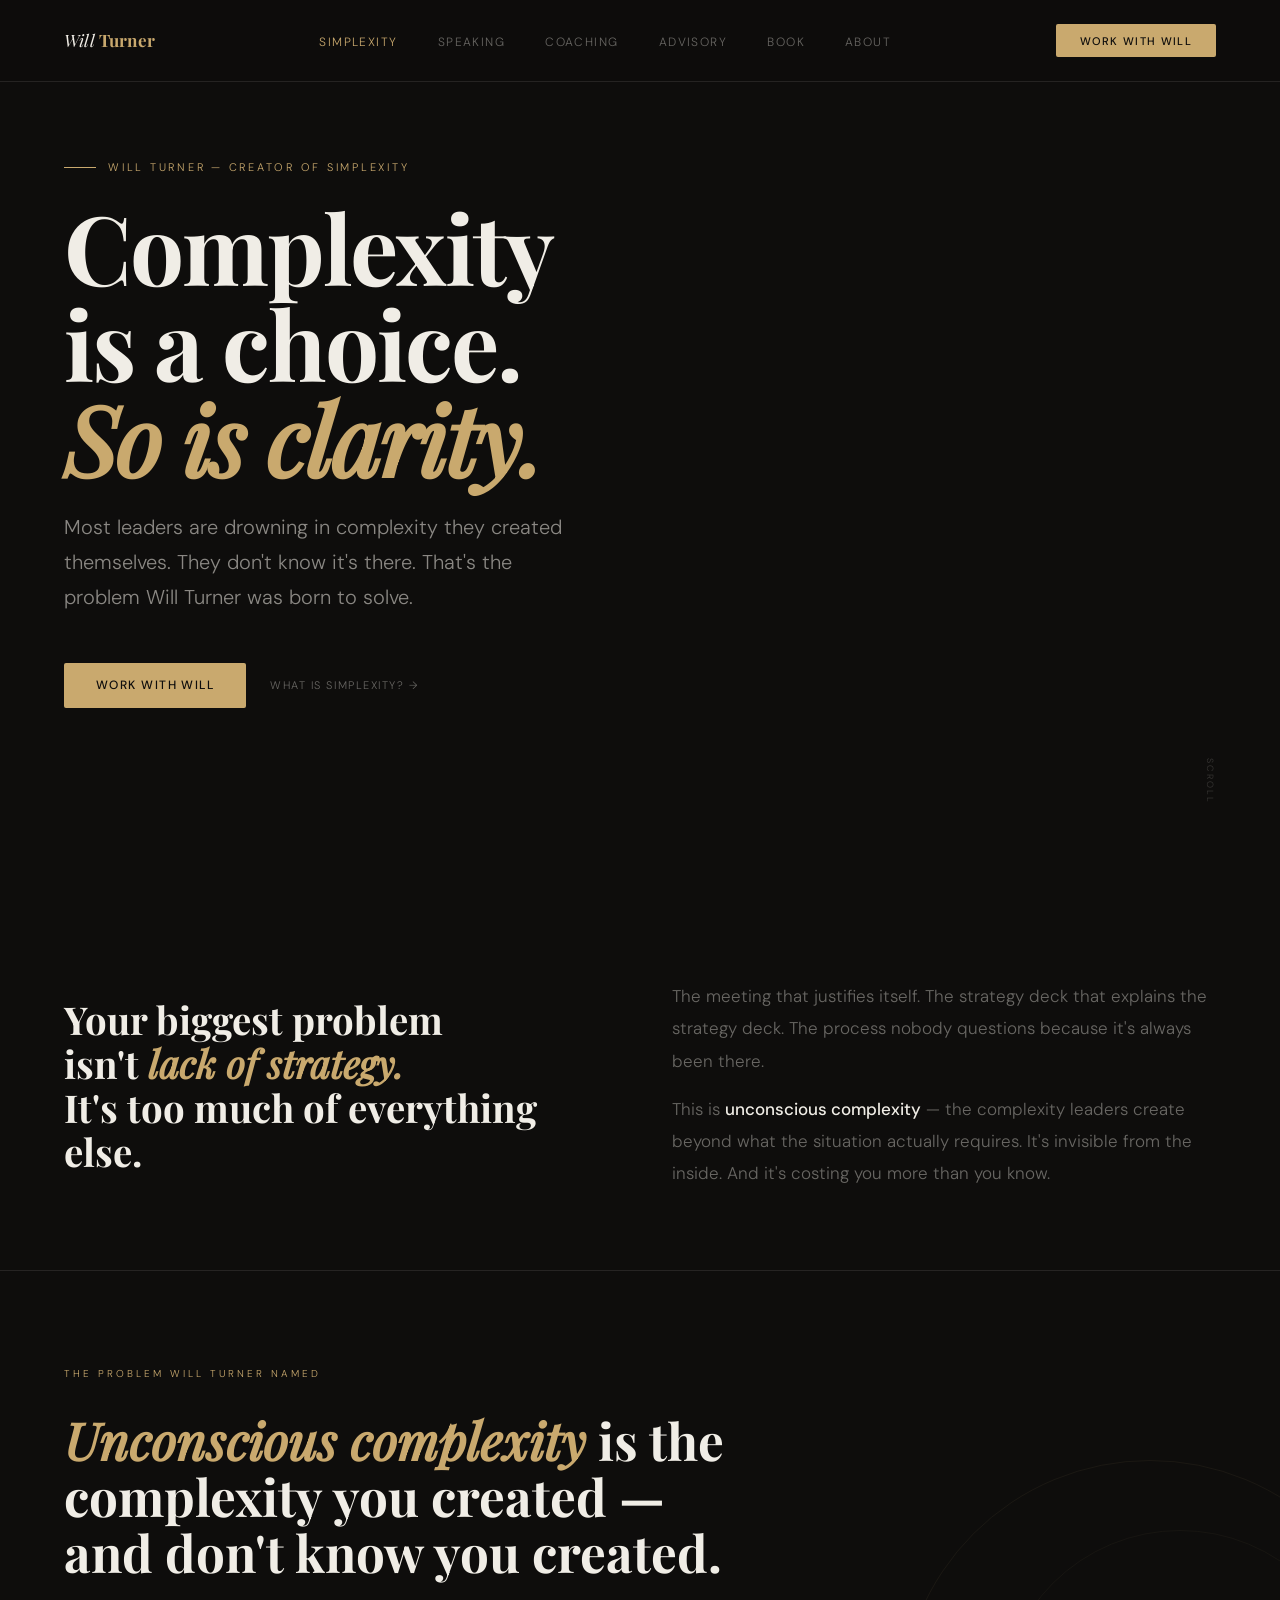
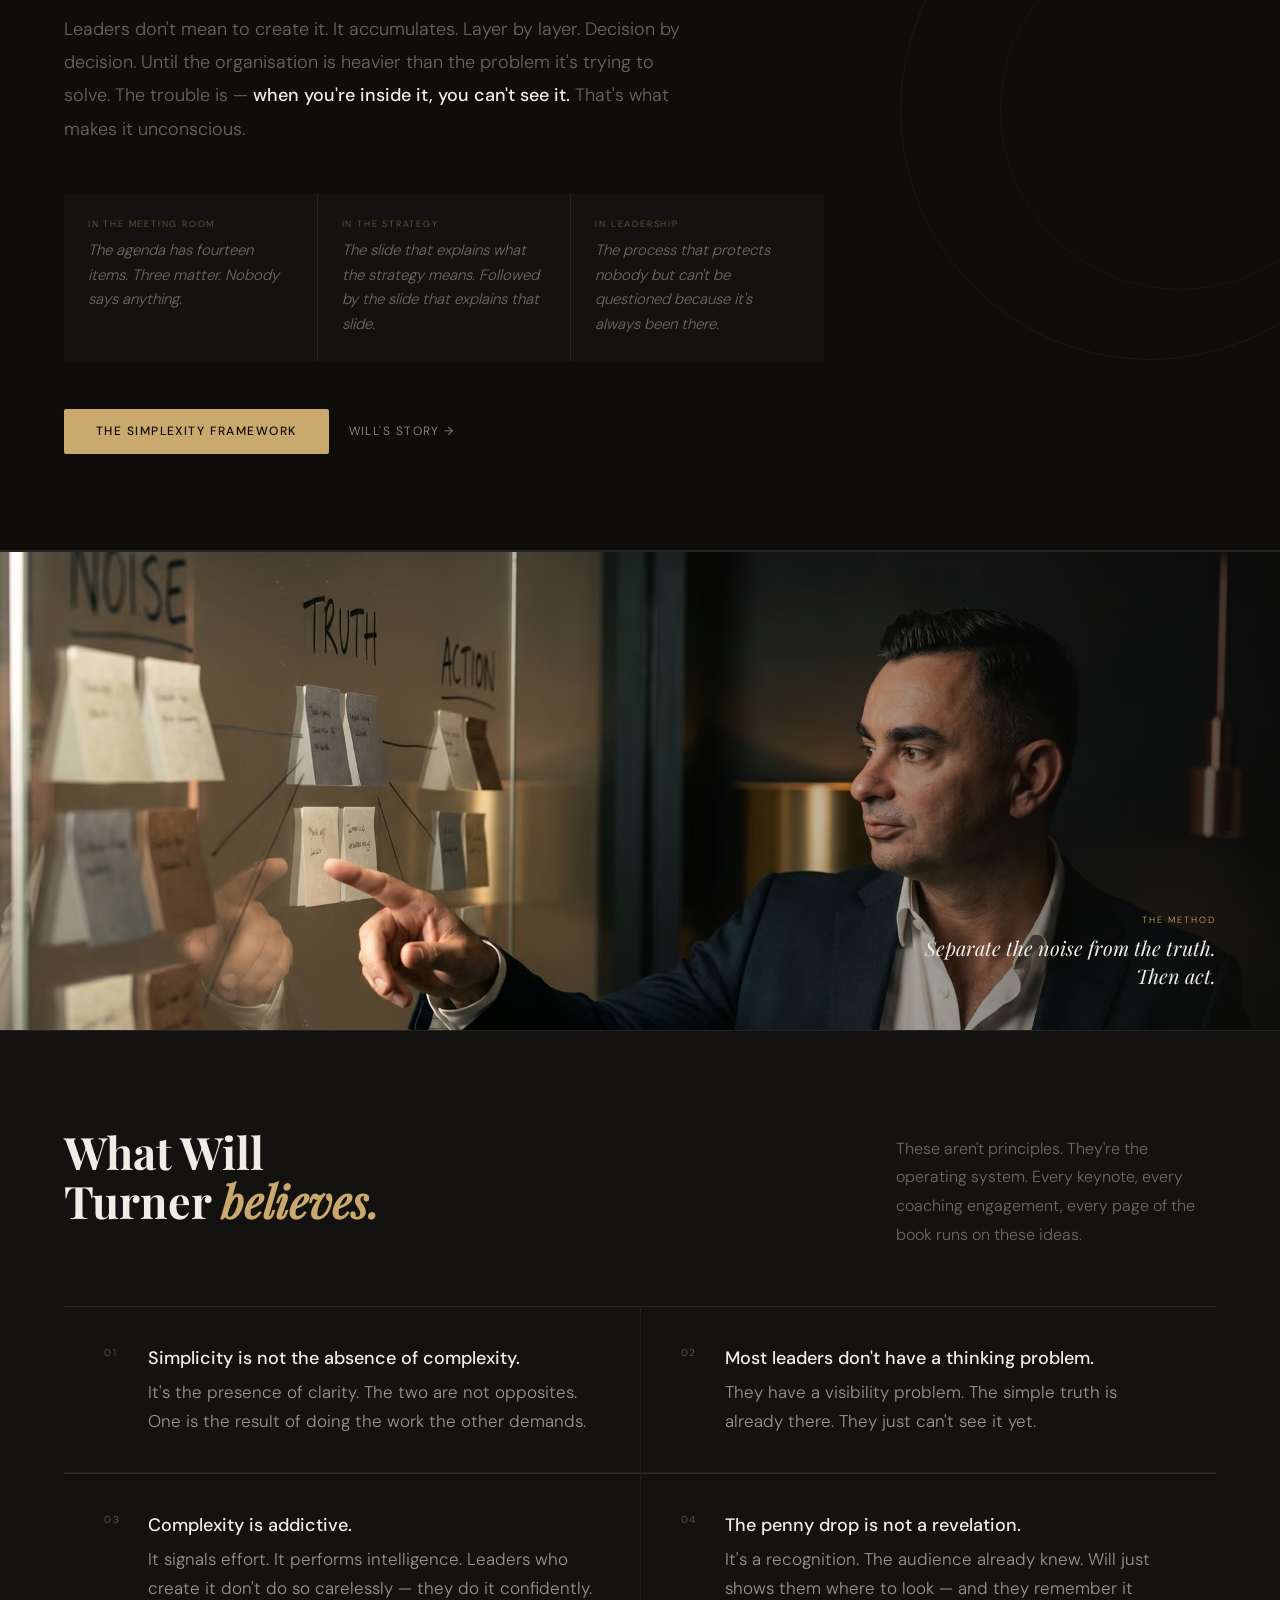
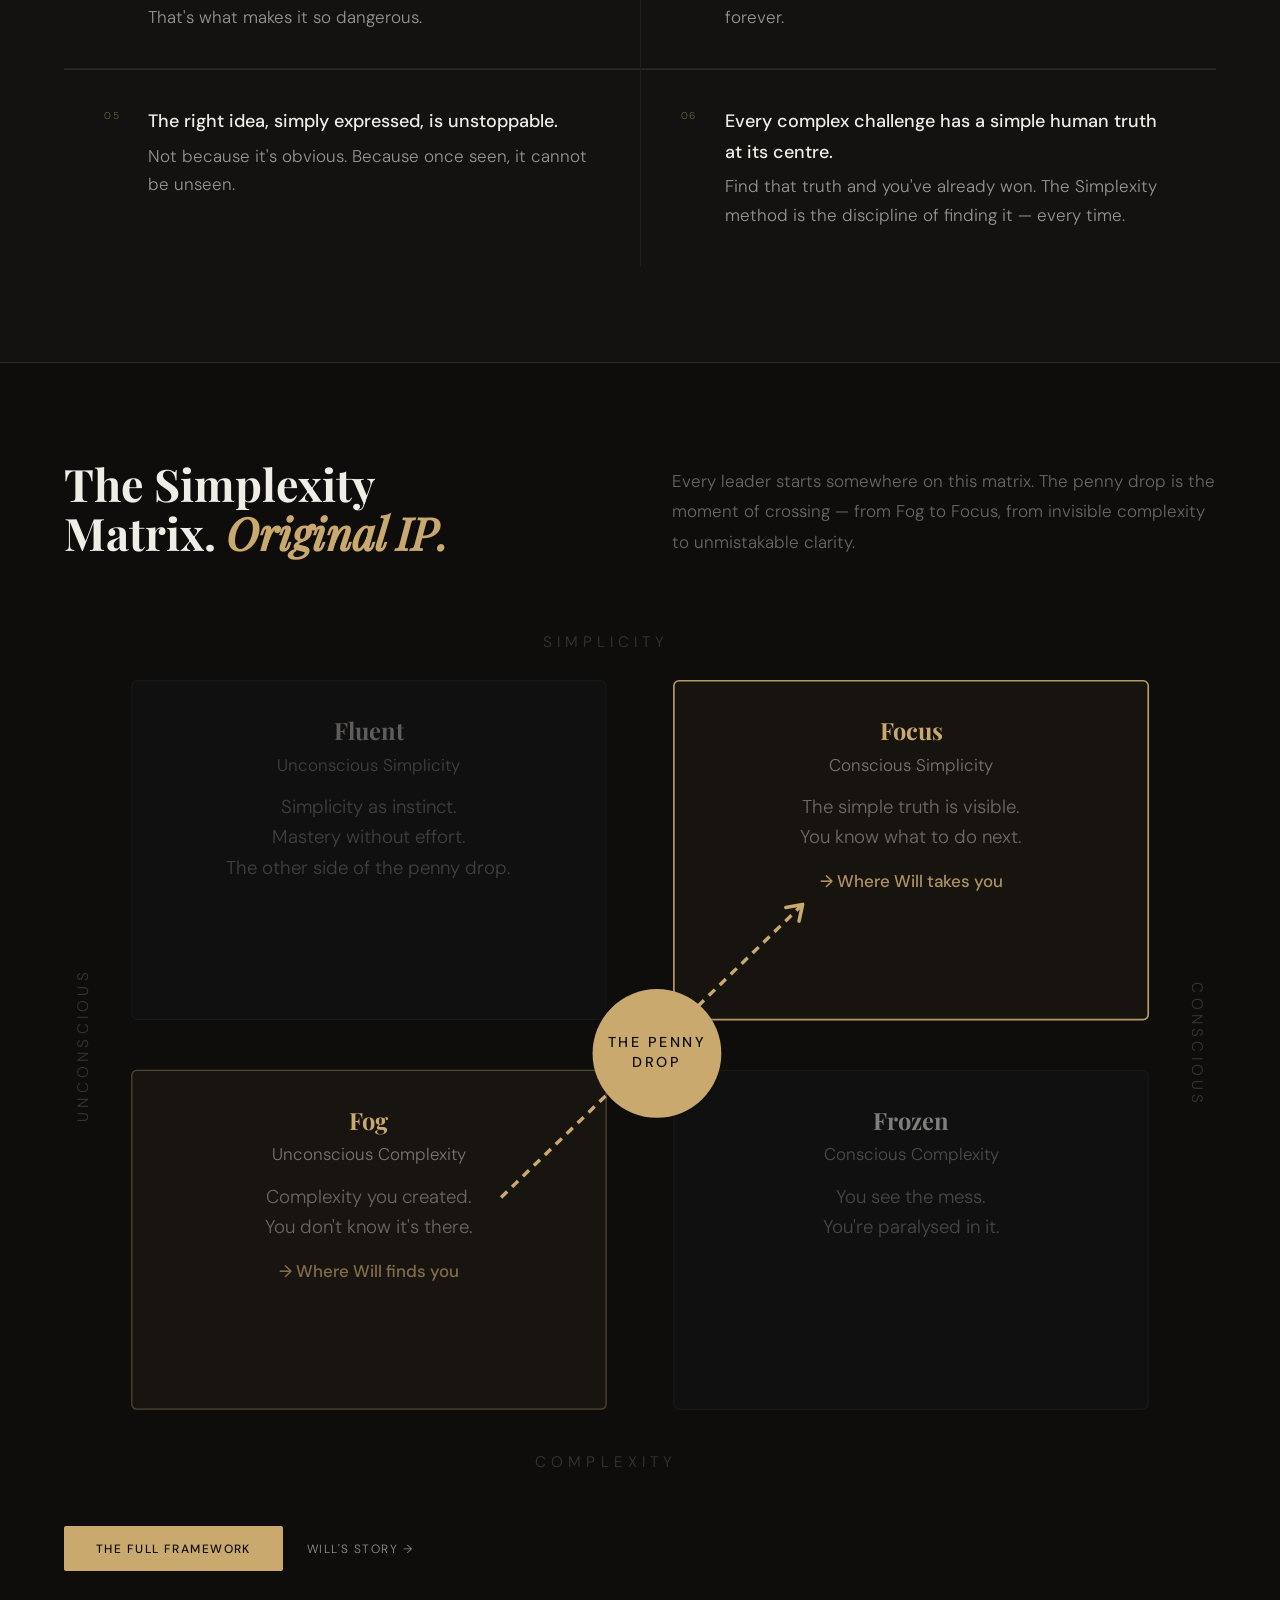
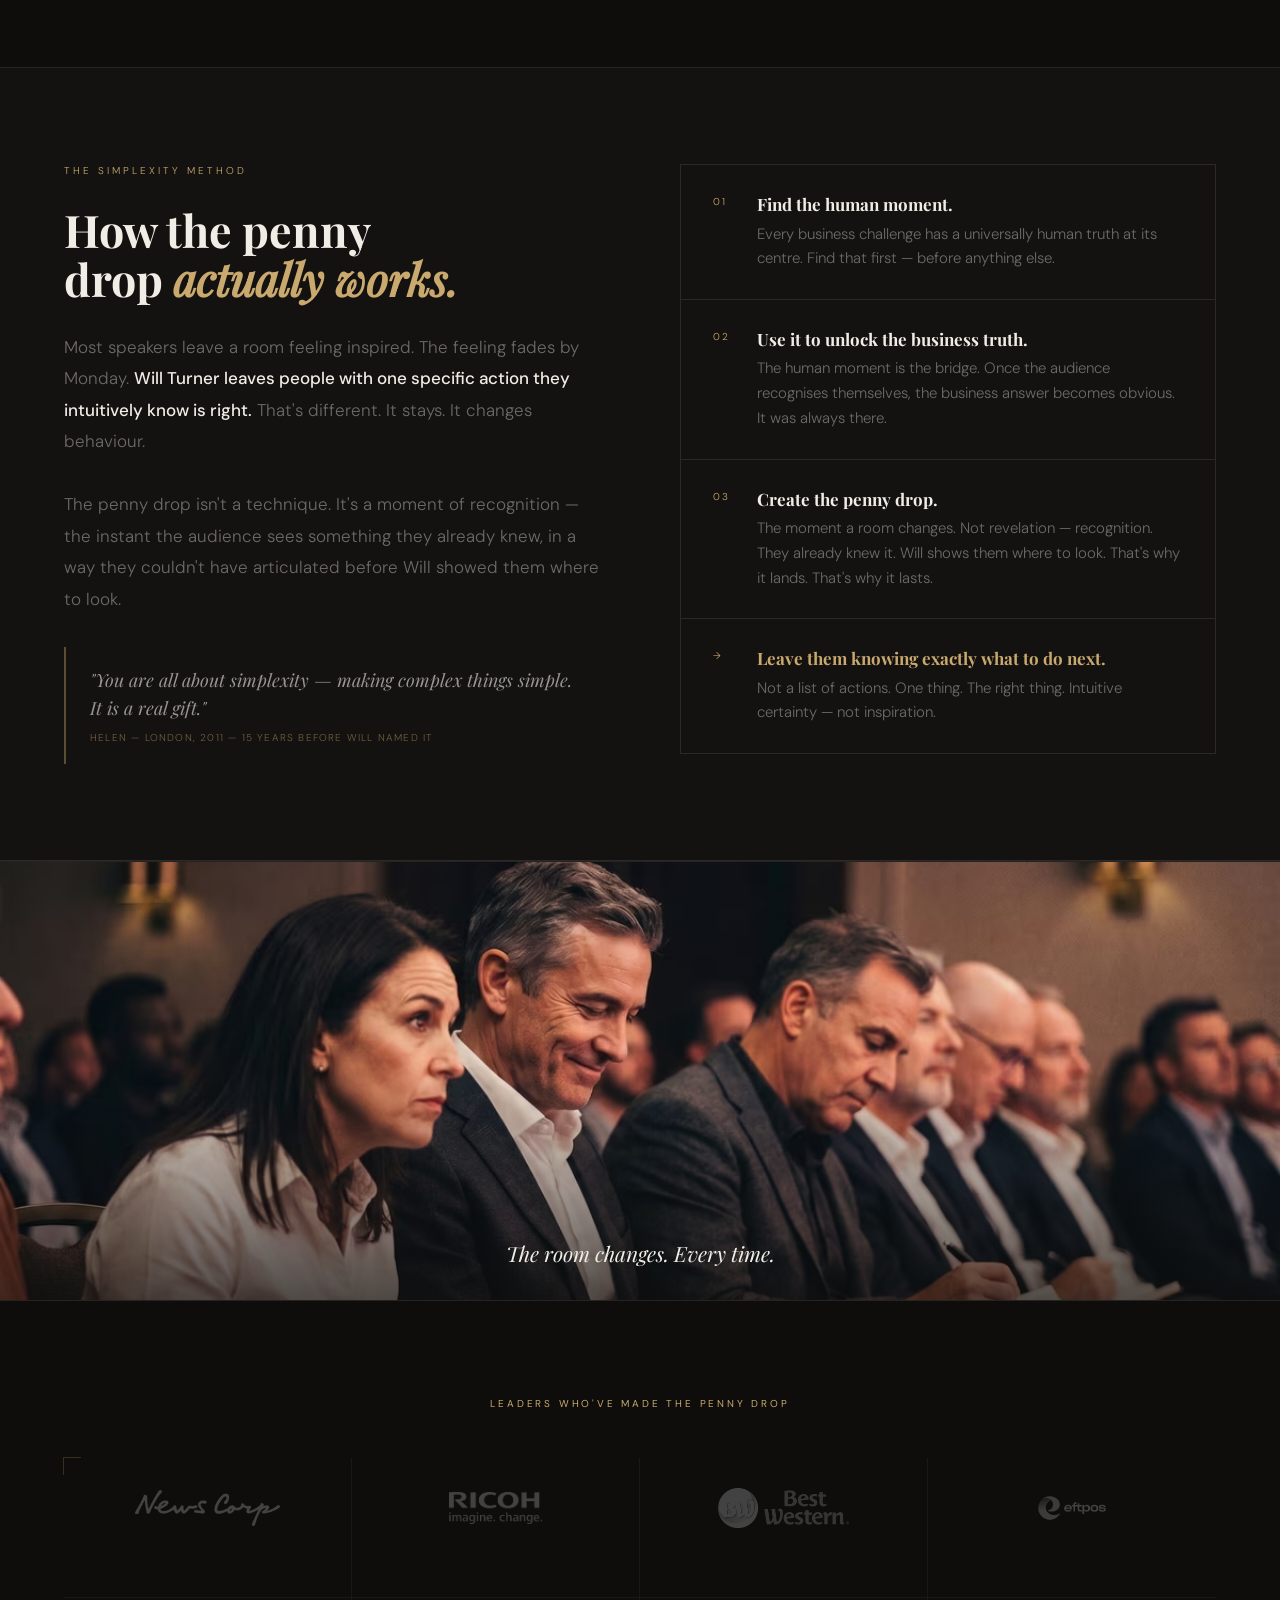
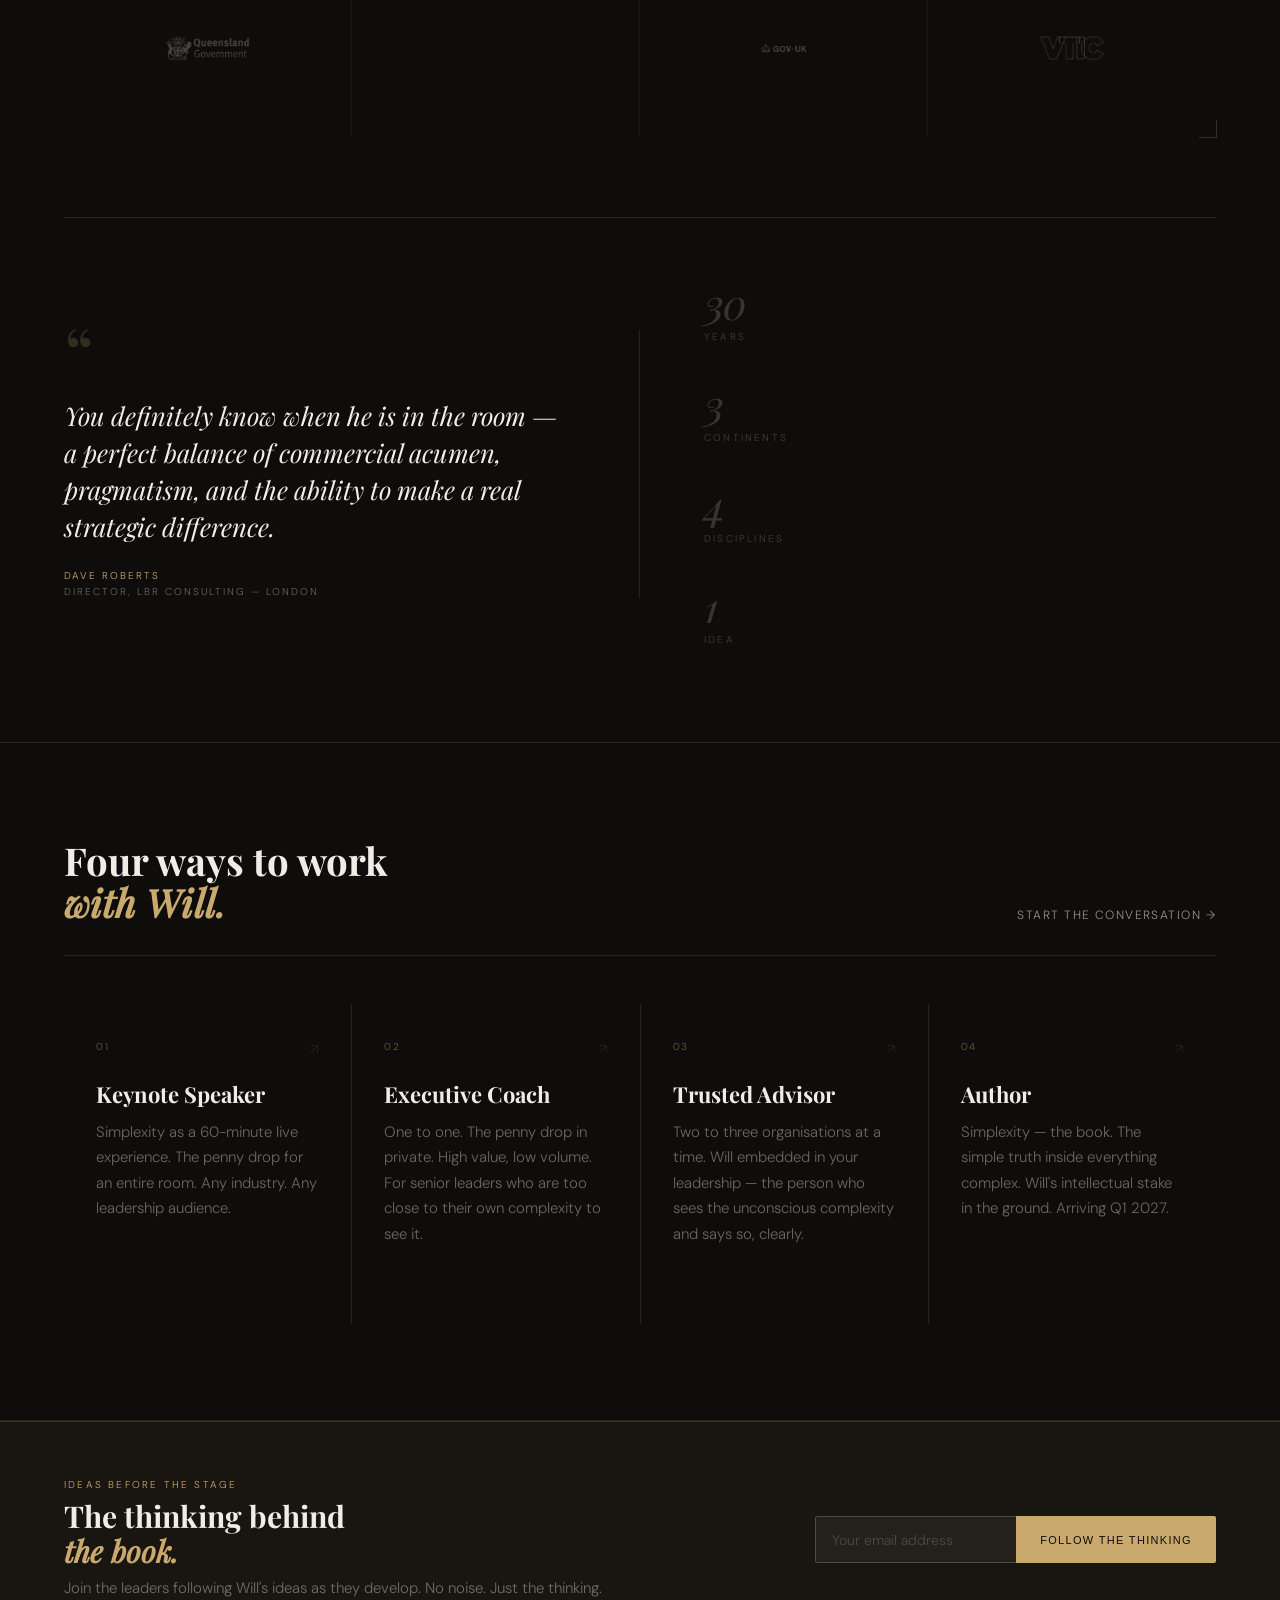
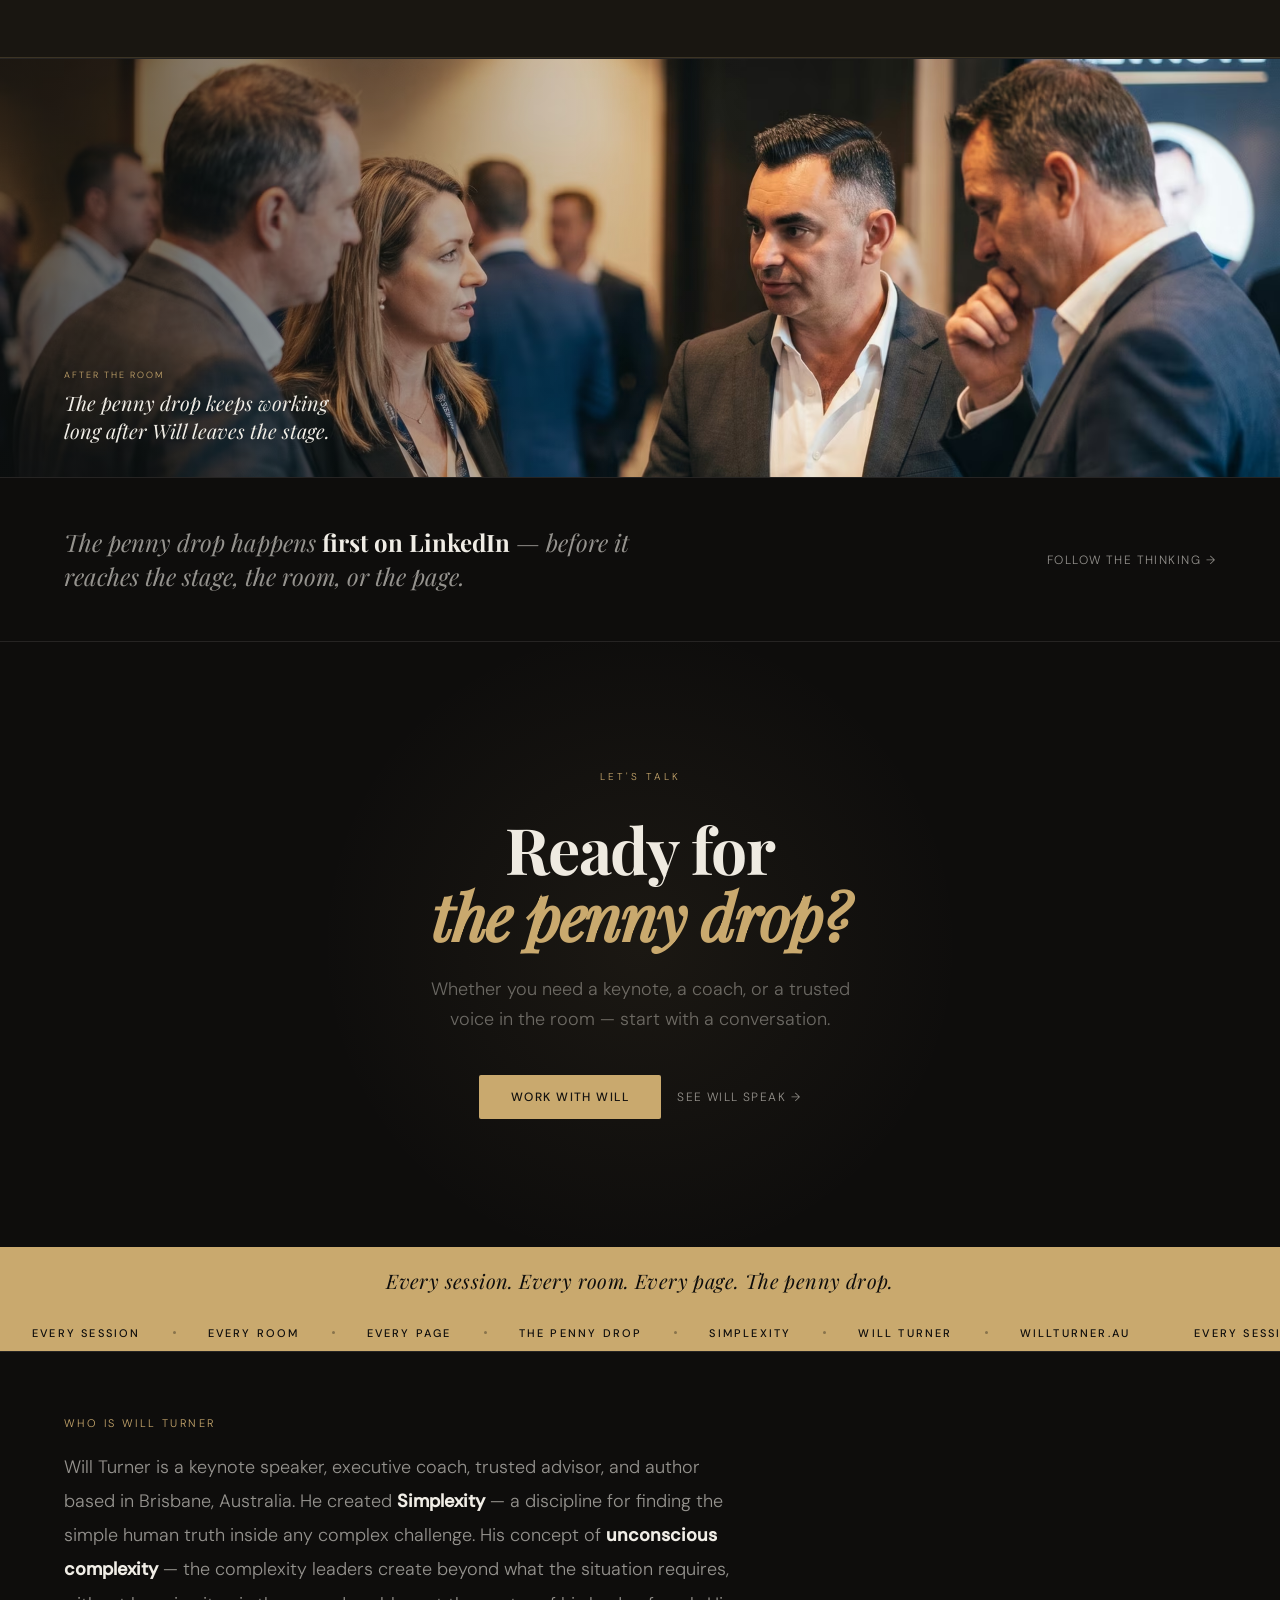
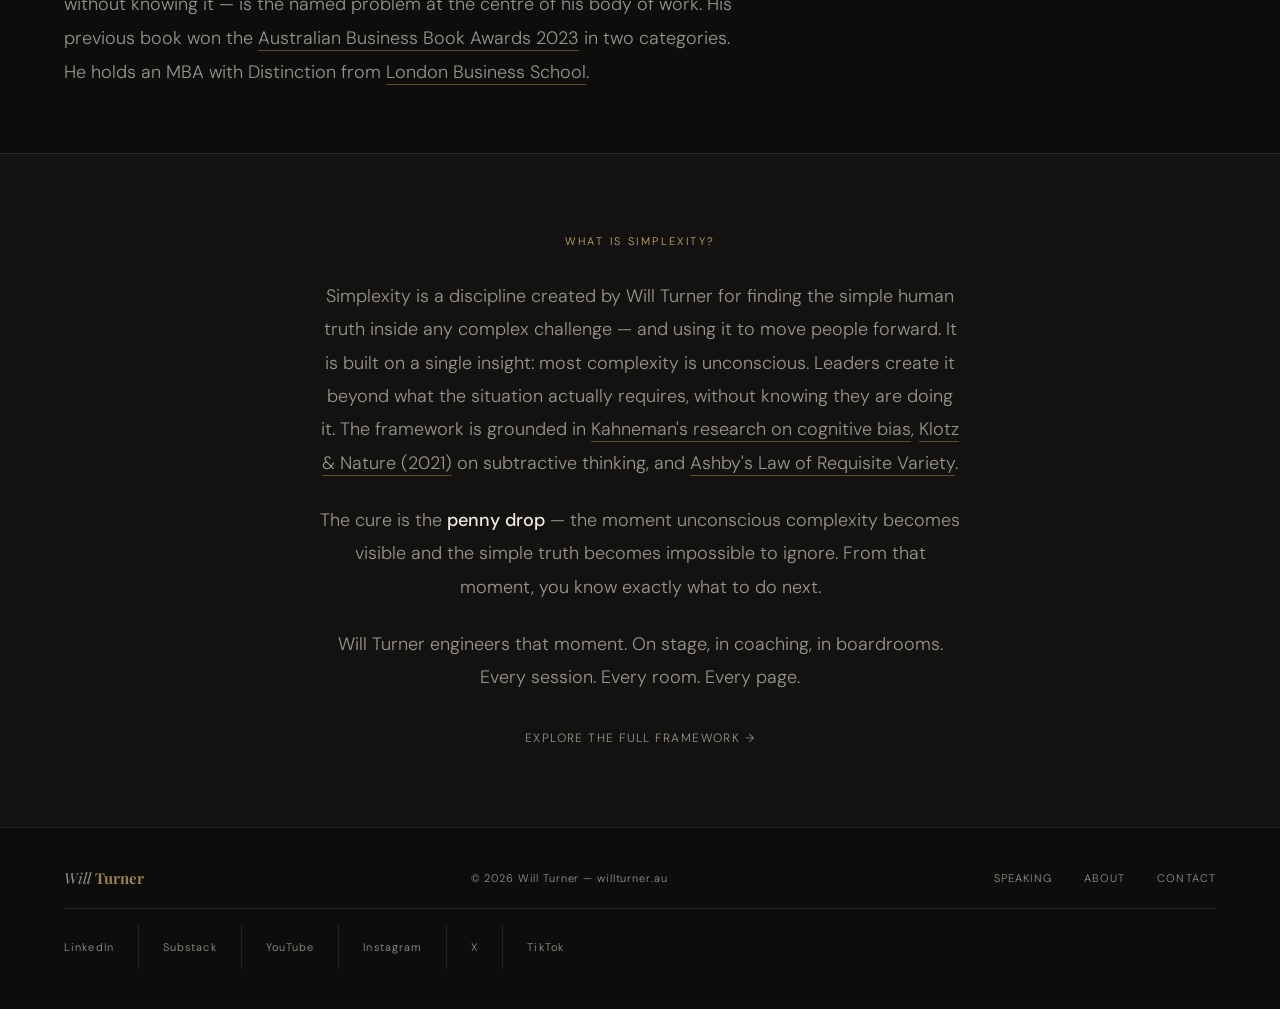
==== index.html @ fd8bcca0 "Update index.html" ====
<!DOCTYPE html>
<html lang="en">
<head>
<meta charset="UTF-8"><meta name="viewport" content="width=device-width, initial-scale=1.0">
<title>Will Turner — Keynote Speaker, Executive Coach &amp; Creator of Simplexity | Brisbane</title>
<link rel="icon" href="/favicon.svg" type="image/svg+xml">
<link rel="icon" href="/favicon.ico" sizes="any">
<link rel="apple-touch-icon" href="/apple-touch-icon.png">
<meta name="description" content="Will Turner created Simplexity — finding the simple human truth inside every complex challenge. Award-winning author, keynote speaker, executive coach. Brisbane, Australia.">
<link rel="canonical" href="https://willturner.au/">
<meta property="og:title" content="Will Turner — Simplexity | Keynote Speaker &amp; Executive Coach">
<meta property="og:description" content="The penny drop for an entire room. Will Turner engineers the moment unconscious complexity becomes visible and clarity becomes impossible to ignore.">
<meta property="og:url" content="https://willturner.au">
<meta property="og:type" content="website">
<meta property="og:image" content="https://willturner.au/og-image.jpg">
<meta property="og:image:width" content="1200">
<meta property="og:image:height" content="630">
<meta property="og:site_name" content="Will Turner — Simplexity">
<meta property="og:locale" content="en_AU">
<meta name="twitter:card" content="summary_large_image">
<meta name="twitter:title" content="Will Turner — Simplexity | Keynote Speaker &amp; Executive Coach">
<meta name="twitter:description" content="Will Turner created Simplexity — the discipline of finding the simple human truth inside every complex challenge.">
<meta name="twitter:image" content="https://willturner.au/og-image.jpg">
<meta name="twitter:site" content="@willturner_au">
<meta name="robots" content="index, follow, max-snippet:-1, max-image-preview:large, max-video-preview:-1">
<meta name="theme-color" content="#0e0d0c">
<link rel="alternate" hreflang="en-AU" href="https://willturner.au/">
<link rel="alternate" hreflang="en" href="https://willturner.au/">
<meta name="geo.region" content="AU-QLD">
<meta name="geo.placename" content="Brisbane, Queensland, Australia">
<meta name="geo.position" content="-27.4698;153.0251">
<meta name="ICBM" content="-27.4698, 153.0251">
<meta name="author" content="Will Turner">
<meta name="keywords" content="Will Turner, Simplexity, keynote speaker Brisbane, executive coach Brisbane, keynote speaker Australia, unconscious complexity, penny drop, leadership clarity, Simplexity Matrix, trusted advisor Australia, award-winning author, Australian Business Book Awards 2023, leadership speaker Queensland">
<link rel="preload" href="fonts/dm-sans-400.woff2" as="font" type="font/woff2" crossorigin>
<link rel="preload" href="fonts/dm-sans-300.woff2" as="font" type="font/woff2" crossorigin>
<link rel="preload" href="fonts/dm-sans-500.woff2" as="font" type="font/woff2" crossorigin>
<link rel="preload" href="fonts/playfair-display-400.woff2" as="font" type="font/woff2" crossorigin>
<link rel="preload" href="fonts/playfair-display-700.woff2" as="font" type="font/woff2" crossorigin>
<link rel="preload" href="fonts/playfair-display-400italic.woff2" as="font" type="font/woff2" crossorigin>
<link rel="preload" as="image" href="hero-will-turner-keynote.avif" type="image/avif" media="(min-width:861px)">
<link rel="preload" as="image" href="hero-will-turner-keynote-mobile.avif" type="image/avif" media="(max-width:860px)">
<link rel="stylesheet" href="style.css">
<style>

/* ============================================================
   HERO
   ============================================================ */
.hero {
  position: relative;
  min-height: 100vh;
  overflow: hidden;
  background: #0e0d0c;
}
.hero-media {
  position: absolute;
  inset: 0;
  z-index: 0;
}
.hero-img {
  width: 100%;
  height: 100%;
  object-fit: cover;
  object-position: center 20%;
  display: block;
}
.hero::after {
  content: '';
  position: absolute;
  inset: 0;
  background: linear-gradient(
    110deg,
    rgba(14,13,12,0.92) 0%,
    rgba(14,13,12,0.75) 50%,
    rgba(14,13,12,0.20) 100%
  );
  pointer-events: none;
  z-index: 1;
}
.hero-content {
  position: relative;
  z-index: 2;
  padding: 10rem 4rem 5rem;
  max-width: 720px;
  width: 100%;
}
.hero-headline {
  font-family: 'Playfair Display', serif;
  font-size: clamp(54px, 7.5vw, 96px);
  font-weight: 700;
  line-height: 1.0;
  letter-spacing: -0.02em;
  color: var(--cream);
  margin-bottom: 1.5rem;
}
.hero-headline em {
  font-style: italic;
  color: var(--gold);
}
.hero-sub {
  font-size: 20px;
  line-height: 1.75;
  color: rgba(240,237,230,0.55);
  max-width: 500px;
  margin-bottom: 3rem;
  font-weight: 300;
}
.hero-actions {
  display: flex;
  gap: 1.5rem;
  align-items: center;
}
.btn-ghost-hero {
  font-size: 11px;
  letter-spacing: 0.14em;
  text-transform: uppercase;
  color: rgba(240,237,230,0.4);
  text-decoration: none;
  display: inline-flex;
  align-items: center;
  gap: 8px;
  transition: color 0.25s;
}
.btn-ghost-hero:hover { color: var(--cream); }

/* scroll indicator */
.hero-scroll {
  position: absolute;
  bottom: 2.5rem;
  right: 4rem;
  z-index: 2;
  display: flex;
  flex-direction: column;
  align-items: center;
  gap: 8px;
  opacity: 0;
  animation: fadeIn 1s 1.4s ease both;
}
.hero-scroll span {
  font-size: 9px;
  letter-spacing: 0.25em;
  text-transform: uppercase;
  color: rgba(240,237,230,0.2);
  writing-mode: vertical-rl;
}
.scroll-line {
  width: 0.5px;
  height: 48px;
  background: linear-gradient(to bottom, var(--gold), transparent);
  animation: scrollPulse 2s 1.8s ease-in-out infinite;
}
@keyframes scrollPulse {
  0%, 100% { opacity: 0.3; }
  50% { opacity: 0.8; }
}

/* ============================================================
   PROVOCATION STRIP — the hard truth before anything else
   ============================================================ */
.provocation {
  padding: 5rem 4rem;
  border-bottom: 0.5px solid var(--cream-10);
  display: grid;
  grid-template-columns: 1fr 1fr;
  gap: 4rem;
  align-items: center;
}
.provocation-statement {
  font-family: 'Playfair Display', serif;
  font-size: clamp(26px, 3vw, 40px);
  font-weight: 700;
  color: var(--cream);
  line-height: 1.15;
}
.provocation-statement em {
  font-style: italic;
  color: var(--gold);
}
.provocation-body {
  font-size: 17px;
  line-height: 1.9;
  color: var(--cream-40);
}
.provocation-body p + p {
  margin-top: 1rem;
}
.provocation-body strong {
  color: var(--cream);
  font-weight: 500;
}

/* ============================================================
   NAMED ENEMY — unconscious complexity
   ============================================================ */
.enemy-section-hp {
  padding: 6rem 4rem;
  border-bottom: 0.5px solid var(--cream-10);
  position: relative;
  overflow: hidden;
}
.enemy-section-hp::before {
  content: '';
  position: absolute;
  right: -120px;
  top: 50%;
  transform: translateY(-50%);
  width: 500px;
  height: 500px;
  border-radius: 50%;
  border: 0.5px solid rgba(201,169,110,0.07);
  pointer-events: none;
}
.enemy-section-hp::after {
  content: '';
  position: absolute;
  right: -80px;
  top: 50%;
  transform: translateY(-50%);
  width: 360px;
  height: 360px;
  border-radius: 50%;
  border: 0.5px solid rgba(201,169,110,0.05);
  pointer-events: none;
}
.enemy-label {
  font-size: 10px;
  letter-spacing: 0.3em;
  text-transform: uppercase;
  color: var(--gold);
  margin-bottom: 2rem;
}
.enemy-headline {
  font-family: 'Playfair Display', serif;
  font-size: clamp(30px, 4vw, 54px);
  font-weight: 700;
  line-height: 1.1;
  color: var(--cream);
  max-width: 700px;
  margin-bottom: 2rem;
}
.enemy-headline em {
  font-style: italic;
  color: var(--gold);
}
.enemy-body {
  font-size: 18px;
  line-height: 1.85;
  color: var(--cream-40);
  max-width: 620px;
  margin-bottom: 3rem;
}
.enemy-body strong {
  color: var(--cream);
  font-weight: 500;
}
.enemy-examples {
  display: grid;
  grid-template-columns: repeat(3, 1fr);
  gap: 1px;
  background: var(--cream-10);
  margin-bottom: 3rem;
  max-width: 760px;
}
.enemy-example {
  background: var(--shadow);
  padding: 1.5rem;
}
.enemy-example-label {
  font-size: 9px;
  letter-spacing: 0.2em;
  text-transform: uppercase;
  color: rgba(201,169,110,0.5);
  margin-bottom: 0.5rem;
}
.enemy-example-text {
  font-size: 15px;
  color: var(--cream-40);
  line-height: 1.65;
  font-style: italic;
}

/* ============================================================
   BELIEF SYSTEM — idea-led manifesto section
   ============================================================ */
.beliefs {
  padding: 6rem 4rem;
  border-bottom: 0.5px solid var(--cream-10);
  background: var(--shadow);
}
.beliefs-header {
  display: flex;
  justify-content: space-between;
  align-items: flex-start;
  margin-bottom: 3.5rem;
  gap: 2rem;
}
.beliefs-headline {
  font-family: 'Playfair Display', serif;
  font-size: clamp(28px, 3.5vw, 46px);
  font-weight: 700;
  color: var(--cream);
  line-height: 1.1;
}
.beliefs-headline em {
  font-style: italic;
  color: var(--gold);
}
.beliefs-intro {
  font-size: 16px;
  line-height: 1.8;
  color: var(--cream-40);
  max-width: 320px;
  flex-shrink: 0;
  padding-top: 0.5rem;
}
.belief-list {
  display: grid;
  grid-template-columns: 1fr 1fr;
  gap: 1px;
  background: rgba(240,237,230,0.06);
}
.belief-item {
  background: var(--shadow);
  padding: 2.25rem 2.5rem;
  border-top: 0.5px solid var(--cream-10);
  display: flex;
  gap: 1.5rem;
}
.belief-num {
  font-size: 10px;
  color: rgba(201,169,110,0.5);
  letter-spacing: 0.15em;
  min-width: 20px;
  padding-top: 3px;
  flex-shrink: 0;
}
.belief-text {
  font-size: 17px;
  color: var(--cream-60);
  line-height: 1.7;
}
.belief-text strong {
  color: var(--cream);
  font-weight: 500;
  display: block;
  margin-bottom: 0.3rem;
  font-size: 18px;
}

/* ============================================================
   SIMPLEXITY MATRIX — homepage version
   ============================================================ */
.matrix-hp {
  padding: 6rem 4rem;
  border-bottom: 0.5px solid var(--cream-10);
}
.matrix-hp-header {
  display: grid;
  grid-template-columns: 1fr 1fr;
  gap: 4rem;
  align-items: end;
  margin-bottom: 3.5rem;
}
.matrix-hp-headline {
  font-family: 'Playfair Display', serif;
  font-size: clamp(28px, 3.5vw, 46px);
  font-weight: 700;
  line-height: 1.1;
  color: var(--cream);
}
.matrix-hp-headline em {
  font-style: italic;
  color: var(--gold);
}
.matrix-hp-sub {
  font-size: 17px;
  line-height: 1.8;
  color: var(--cream-40);
}

/* ============================================================
   THE PENNY DROP — method section
   ============================================================ */
.method-section {
  padding: 6rem 4rem;
  border-bottom: 0.5px solid var(--cream-10);
  background: var(--shadow);
}
.method-inner {
  display: grid;
  grid-template-columns: 1fr 1fr;
  gap: 5rem;
  align-items: start;
}
.method-left {}
.method-label {
  font-size: 10px;
  letter-spacing: 0.3em;
  text-transform: uppercase;
  color: var(--gold);
  margin-bottom: 1.75rem;
}
.method-headline {
  font-family: 'Playfair Display', serif;
  font-size: clamp(30px, 3.5vw, 48px);
  font-weight: 700;
  line-height: 1.1;
  color: var(--cream);
  margin-bottom: 1.75rem;
}
.method-headline em {
  font-style: italic;
  color: var(--gold);
}
.method-body {
  font-size: 17px;
  line-height: 1.85;
  color: var(--cream-40);
  margin-bottom: 2rem;
}
.method-body strong {
  color: var(--cream);
  font-weight: 500;
}
.method-right {}
.method-steps {
  display: flex;
  flex-direction: column;
  gap: 0;
  border: 0.5px solid var(--cream-10);
}
.method-step {
  padding: 1.75rem 2rem;
  border-bottom: 0.5px solid var(--cream-10);
  display: flex;
  gap: 1.5rem;
  position: relative;
  transition: background 0.25s;
}
.method-step:last-child { border-bottom: none; }
.method-step:hover { background: rgba(201,169,110,0.04); }
.method-step-num {
  font-size: 10px;
  color: var(--gold);
  letter-spacing: 0.15em;
  min-width: 20px;
  flex-shrink: 0;
  padding-top: 2px;
}
.method-step-content {}
.method-step-title {
  font-family: 'Playfair Display', serif;
  font-size: 17px;
  font-weight: 700;
  color: var(--cream);
  margin-bottom: 0.4rem;
}
.method-step-desc {
  font-size: 15px;
  color: var(--cream-40);
  line-height: 1.65;
}
.method-quote {
  border-left: 2px solid rgba(201,169,110,0.4);
  padding: 1.25rem 1.5rem;
  margin-top: 2rem;
}
.method-quote-text {
  font-family: 'Playfair Display', serif;
  font-style: italic;
  font-size: 18px;
  color: var(--cream-60);
  line-height: 1.55;
  margin-bottom: 0.5rem;
}
.method-quote-attr {
  font-size: 10px;
  letter-spacing: 0.12em;
  text-transform: uppercase;
  color: rgba(201,169,110,0.5);
}

/* ============================================================
   SOCIAL PROOF — client logos + testimonial
   ============================================================ */

/* ── Section wrapper ── */
.proof-section {
  padding: 6rem 4rem;
  border-bottom: 0.5px solid var(--cream-10);
  position: relative;
}
.proof-section::before {
  content: '';
  position: absolute;
  top: 0; left: 4rem; right: 4rem;
  height: 0.5px;
  background: linear-gradient(90deg, transparent, rgba(201,169,110,0.15) 20%, rgba(201,169,110,0.15) 80%, transparent);
}

/* ── Eyebrow ── */
.proof-eyebrow {
  font-size: 10px;
  letter-spacing: 0.28em;
  text-transform: uppercase;
  color: var(--gold);
  font-weight: 400;
  text-align: center;
  margin-bottom: 48px;
}

/* ── Logo grid ── */
.proof-logo-grid {
  display: grid;
  grid-template-columns: repeat(4, 1fr);
  gap: 0;
  margin-bottom: 5rem;
  position: relative;
}

/* Gold corner brackets */
.proof-logo-grid::before {
  content: '';
  position: absolute;
  top: -1px; left: -1px;
  width: 18px; height: 18px;
  border-top: 0.5px solid rgba(201,169,110,0.22);
  border-left: 0.5px solid rgba(201,169,110,0.22);
  pointer-events: none;
  z-index: 1;
}
.proof-logo-grid::after {
  content: '';
  position: absolute;
  bottom: -1px; right: -1px;
  width: 18px; height: 18px;
  border-bottom: 0.5px solid rgba(201,169,110,0.22);
  border-right: 0.5px solid rgba(201,169,110,0.22);
  pointer-events: none;
  z-index: 1;
}

/* ── Individual logo cell ── */
.proof-logo-cell {
  display: flex;
  flex-direction: column;
  align-items: center;
  justify-content: center;
  padding: 28px 16px 20px;
  border-right: 0.5px solid rgba(240,237,230,0.05);
  border-bottom: 0.5px solid rgba(240,237,230,0.05);
  position: relative;
  cursor: default;
  transition: background 0.3s ease;
  min-height: 110px;
}
.proof-logo-cell:nth-child(4n) { border-right: none; }
.proof-logo-cell:nth-child(n+5) { border-bottom: none; }
.proof-logo-cell:hover { background: rgba(201,169,110,0.03); }

/* ── Logo image — optical sizing system ──
   Every cell has a fixed 44px image zone. Width % per logo
   controls visual weight so all marks feel equally present.
   brightness(4) on grayscale makes dark artwork show on dark bg.
   invert(1) flips white-bg logos so they read on dark bg. */

.proof-logo-img-wrap {
  height: 44px;
  width: 100%;
  display: flex;
  align-items: center;
  justify-content: center;
  margin-bottom: 10px;
}

.proof-logo-img {
  display: block;
  max-height: 44px;
  width: 65%;
  object-fit: contain;
  opacity: 0.22;
  filter: grayscale(100%) brightness(4);
  transition: opacity 0.4s ease, filter 0.4s ease;
}
.proof-logo-cell:hover .proof-logo-img {
  opacity: 0.85;
  filter: grayscale(0%) brightness(1);
}

/* ── Per-logo optical width — tuned to aspect ratio and mark weight ── */
/* News Corp script wordmark — wide, 4:1 ratio */
.proof-logo-img[src*="news-corp-logo"]         { width: 70%; max-height: 36px; filter: invert(1) grayscale(100%) brightness(2); }
.proof-logo-cell:hover .proof-logo-img[src*="news-corp-logo"] { filter: invert(1) grayscale(0%) brightness(0.85); }

/* Ricoh — wide wordmark, bold weight */
.proof-logo-img[src*="ricoh"]                  { width: 52%; max-height: 32px; }

/* Best Western — wide lockup with icon */
.proof-logo-img[src*="best-western"]           { width: 70%; max-height: 40px; }

/* eftpos — medium-wide, light colour on dark bg already */
.proof-logo-img[src*="eftpos"]                 { width: 68%; max-height: 36px; }

/* Queensland Government — black on white, needs invert, wide crest+wordmark */
.proof-logo-img[src*="Queensland-Government"]  { width: 92%; max-height: 48px; filter: invert(1) grayscale(100%) brightness(2); }
.proof-logo-cell:hover .proof-logo-img[src*="Queensland-Government"] { filter: invert(1) grayscale(0%) brightness(0.85); }

/* Tourism & Events Queensland — tall script, give it more height */
.proof-logo-img[src*="tourism-and-events"]     { width: 76%; max-height: 52px; }

/* GOV.UK — square icon, colour logo on white bg, needs invert */
.proof-logo-img[src*="gov-uk"]                 { width: 72%; max-height: 52px; filter: invert(1) grayscale(100%) brightness(2); }
.proof-logo-cell:hover .proof-logo-img[src*="gov-uk"] { filter: invert(1) grayscale(0%) brightness(0.85); }

/* VTIC — outline logo, boost brightness to make strokes visible */
.proof-logo-img[src*="VTIC"]                   { width: 54%; max-height: 40px; filter: grayscale(100%) brightness(5) contrast(1.2); }
.proof-logo-cell:hover .proof-logo-img[src*="VTIC"] { filter: grayscale(0%) brightness(1) contrast(1); }

/* ── Fallback: text name when image is missing ── */
.proof-logo-fallback {
  font-size: 10px;
  font-weight: 500;
  letter-spacing: 0.14em;
  text-transform: uppercase;
  color: rgba(240,237,230,0.22);
  text-align: center;
  line-height: 1.4;
  transition: color 0.35s ease;
  max-width: 100px;
}
.proof-logo-cell:hover .proof-logo-fallback {
  color: rgba(240,237,230,0.75);
}

/* ── Client name — reveals on hover, wraps cleanly ── */
.proof-logo-name {
  font-size: 8px;
  letter-spacing: 0.1em;
  text-transform: uppercase;
  color: rgba(201,169,110,0);
  text-align: center;
  white-space: normal;
  line-height: 1.55;
  width: 100%;
  padding: 0 8px;
  transition: color 0.35s ease;
  min-height: 24px;
  display: flex;
  align-items: center;
  justify-content: center;
}
.proof-logo-cell:hover .proof-logo-name {
  color: rgba(201,169,110,0.6);
}

/* ── Sector / geography pill under name ── */
.proof-logo-sector {
  font-size: 8px;
  letter-spacing: 0.15em;
  text-transform: uppercase;
  color: rgba(240,237,230,0);
  margin-top: 3px;
  text-align: center;
  transition: color 0.35s ease;
  height: 10px;
  line-height: 10px;
}
.proof-logo-cell:hover .proof-logo-sector {
  color: rgba(240,237,230,0.2);
}

/* ── Testimonial quote ── */
.proof-testimonial {
  display: grid;
  grid-template-columns: 1fr 1fr;
  gap: 0;
  border-top: 0.5px solid var(--cream-10);
  padding-top: 4rem;
  align-items: center;
}
.proof-quote-block {
  padding-right: 4rem;
  border-right: 0.5px solid var(--cream-10);
}
.proof-quote-mark {
  font-family: 'Playfair Display', serif;
  font-size: 72px;
  color: var(--gold);
  opacity: 0.2;
  line-height: 0.6;
  margin-bottom: 1.5rem;
  display: block;
}
.proof-quote-text {
  font-family: 'Playfair Display', serif;
  font-style: italic;
  font-size: clamp(18px, 2vw, 26px);
  color: var(--cream);
  line-height: 1.45;
  margin-bottom: 1.5rem;
}
.proof-quote-attr {
  font-size: 10px;
  letter-spacing: 0.2em;
  text-transform: uppercase;
  color: var(--gold);
}
.proof-quote-attr span {
  color: var(--cream-40);
  display: block;
  margin-top: 3px;
}
.proof-stat-block {
  padding-left: 4rem;
  display: flex;
  flex-direction: column;
  gap: 2.5rem;
}
.proof-stat {
  display: flex;
  flex-direction: column;
  gap: 6px;
}
.proof-stat-num {
  font-family: 'Playfair Display', serif;
  font-style: italic;
  font-size: 42px;
  color: rgba(240,237,230,0.18);
  line-height: 1;
  letter-spacing: -0.02em;
}
.proof-stat-label {
  font-size: 10px;
  letter-spacing: 0.22em;
  text-transform: uppercase;
  color: rgba(240,237,230,0.22);
  font-weight: 300;
}

/* ── Responsive ── */
@media(max-width:860px) {
  .proof-section { padding: 4rem 1.5rem; }
  .proof-section::before { left: 1.5rem; right: 1.5rem; }
  .proof-logo-grid { grid-template-columns: repeat(2, 1fr); }
  .proof-logo-cell:nth-child(4n) { border-right: 0.5px solid rgba(240,237,230,0.05); }
  .proof-logo-cell:nth-child(2n) { border-right: none; }
  .proof-logo-cell:nth-child(n+5) { border-bottom: 0.5px solid rgba(240,237,230,0.05); }
  .proof-logo-cell:nth-child(n+7) { border-bottom: none; }
  .proof-testimonial { grid-template-columns: 1fr; gap: 2.5rem; }
  .proof-quote-block { padding-right: 0; border-right: none; border-bottom: 0.5px solid var(--cream-10); padding-bottom: 2.5rem; }
  .proof-stat-block { padding-left: 0; flex-direction: row; flex-wrap: wrap; gap: 1.5rem 2.5rem; }
}
@media(max-width:560px) {
  .proof-section { padding: 3rem 1.25rem; }
  .proof-section::before { left: 1.25rem; right: 1.25rem; }
}

/* ============================================================
   OFFERS — how Will works with you
   ============================================================ */
.offers-hp {
  padding: 6rem 4rem;
  border-bottom: 0.5px solid var(--cream-10);
}
.offers-hp-header {
  display: flex;
  justify-content: space-between;
  align-items: flex-end;
  margin-bottom: 3rem;
  padding-bottom: 2rem;
  border-bottom: 0.5px solid var(--cream-10);
}
.offers-hp-headline {
  font-family: 'Playfair Display', serif;
  font-size: clamp(28px, 3vw, 40px);
  font-weight: 700;
  color: var(--cream);
  line-height: 1.1;
}
.offers-hp-headline em {
  font-style: italic;
  color: var(--gold);
}
.offers-hp-grid {
  display: grid;
  grid-template-columns: repeat(4, 1fr);
  gap: 1px;
  background: var(--cream-10);
}
.offer-hp {
  background: var(--ink);
  padding: 2.25rem 2rem;
  transition: background 0.3s;
  position: relative;
}
.offer-hp:hover { background: #161412; }
.offer-hp-top {
  display: flex;
  justify-content: space-between;
  align-items: flex-start;
  margin-bottom: 1.5rem;
}
.offer-hp-num {
  font-size: 10px;
  color: rgba(201,169,110,0.5);
  letter-spacing: 0.15em;
}
.offer-hp-arrow {
  font-size: 14px;
  color: var(--cream-10);
  transition: color 0.25s, transform 0.25s;
}
.offer-hp:hover .offer-hp-arrow {
  color: var(--gold);
  transform: translate(3px, -3px);
}
.offer-hp-name {
  font-family: 'Playfair Display', serif;
  font-size: 22px;
  color: var(--cream);
  font-weight: 700;
  margin-bottom: 0.75rem;
  line-height: 1.15;
}
.offer-hp-desc {
  font-size: 15px;
  color: var(--cream-40);
  line-height: 1.7;
  margin-bottom: 1.75rem;
}
.offer-hp-link {
  font-size: 10px;
  letter-spacing: 0.14em;
  text-transform: uppercase;
  color: var(--gold);
  text-decoration: none;
  opacity: 0;
  transition: opacity 0.25s;
}
.offer-hp:hover .offer-hp-link { opacity: 1; }

/* ============================================================
   EMAIL + THINKING STRIPS
   ============================================================ */
.hp-thinking-strip {
  padding: 3rem 4rem;
  border-bottom: 0.5px solid var(--cream-10);
  display: flex;
  align-items: center;
  justify-content: space-between;
  gap: 2rem;
}
.hp-thinking-text {
  font-family: 'Playfair Display', serif;
  font-size: clamp(18px, 2vw, 24px);
  color: var(--cream-60);
  font-style: italic;
  line-height: 1.4;
  max-width: 600px;
}
.hp-thinking-text em {
  color: var(--cream);
  font-style: normal;
  font-weight: 700;
}

/* ============================================================
   FINAL CTA
   ============================================================ */
.cta-hp {
  padding: 8rem 4rem;
  text-align: center;
  position: relative;
  overflow: hidden;
}
.cta-hp::before {
  content: '';
  position: absolute;
  top: 50%;
  left: 50%;
  transform: translate(-50%, -50%);
  width: 700px;
  height: 700px;
  border-radius: 50%;
  background: radial-gradient(circle, rgba(201,169,110,0.07) 0%, transparent 65%);
  pointer-events: none;
}
.cta-hp-label {
  font-size: 10px;
  letter-spacing: 0.3em;
  text-transform: uppercase;
  color: var(--gold);
  margin-bottom: 2rem;
}
.cta-hp-headline {
  font-family: 'Playfair Display', serif;
  font-size: clamp(36px, 5vw, 68px);
  font-weight: 700;
  line-height: 1.05;
  color: var(--cream);
  margin-bottom: 1.5rem;
  letter-spacing: -0.02em;
}
.cta-hp-headline em {
  font-style: italic;
  color: var(--gold);
}
.cta-hp-sub {
  font-size: 18px;
  color: var(--cream-40);
  max-width: 440px;
  margin: 0 auto 2.5rem;
  line-height: 1.7;
}

/* ============================================================
   ANIMATIONS
   ============================================================ */
@keyframes fadeUp {
  from { opacity: 0; transform: translateY(24px); }
  to   { opacity: 1; transform: translateY(0); }
}
@keyframes fadeIn {
  from { opacity: 0; }
  to   { opacity: 1; }
}
@keyframes fadeDown {
  from { opacity: 0; transform: translateY(-12px); }
  to   { opacity: 1; transform: translateY(0); }
}
nav { animation: fadeDown 0.8s ease both; }

/* ============================================================
   NAV MOBILE
   ============================================================ */
.nav-hamburger { display:none; flex-direction:column; gap:5px; cursor:pointer; padding:10px; z-index:200; background:none; border:none; }
.nav-hamburger span { display:block; width:22px; height:1.5px; background:var(--cream); transition:transform .25s,opacity .25s; }
.nav-overlay { display:none; }
.nav-mobile-inner { display:none; }

/* ============================================================
   RESPONSIVE
   ============================================================ */
@media(max-width:1024px) {
  nav { padding:1.25rem 2rem; }
  .provocation { padding:4rem 2.5rem; gap:3rem; }
  .enemy-section-hp { padding:4rem 2.5rem; }
  .beliefs { padding:4rem 2.5rem; }
  .matrix-hp { padding:4rem 2.5rem; }
  .method-section { padding:4rem 2.5rem; }
  .method-inner { gap:3rem; }
  .proof-band { padding:4rem 2.5rem; }
  .offers-hp { padding:4rem 2.5rem; }
  .cta-hp { padding:5rem 2.5rem; }
  .hp-thinking-strip { padding:2.5rem 2.5rem; }
}

@media(max-width:860px) {
  nav { padding:1.25rem 1.5rem; }
  .nav-hamburger { display:flex; }
  .nav-links { display:none!important; }
  .nav-cta { display:none!important; }
  .nav-overlay { display:block; position:fixed; inset:0; background:var(--ink); z-index:150; opacity:0; pointer-events:none; transition:opacity .35s; }
  .nav-overlay.open { opacity:1; pointer-events:all; }
  .nav-mobile-inner { display:flex; position:fixed; inset:0; z-index:160; flex-direction:column; align-items:center; justify-content:center; gap:2.75rem; opacity:0; pointer-events:none; transition:opacity .3s .05s; }
  .nav-mobile-inner.open { opacity:1; pointer-events:all; }
  .nav-mobile-inner a { font-family:'Playfair Display',serif; font-size:28px; font-weight:700; color:var(--cream); text-decoration:none; transition:color .2s; }
  .nav-mobile-inner a:hover { color:var(--gold); }
  .nav-mobile-cta { font-family:'DM Sans',sans-serif!important; font-size:12px!important; letter-spacing:.14em; text-transform:uppercase; font-weight:500!important; color:var(--ink)!important; background:var(--gold)!important; padding:.85rem 2.5rem!important; border-radius:2px!important; }
  .nav-hamburger.open span:nth-child(1) { transform:rotate(45deg) translate(4.5px,4.5px); }
  .nav-hamburger.open span:nth-child(2) { opacity:0; }
  .nav-hamburger.open span:nth-child(3) { transform:rotate(-45deg) translate(4.5px,-4.5px); }

  .hero-content { padding:8rem 1.5rem 4rem; }
  .hero-headline { font-size: clamp(38px, 11vw, 72px)!important; }
  .hero-sub { font-size:17px; }
  .hero-actions { flex-wrap:wrap; gap:1rem; }
  .hero-scroll { display:none; }

  .provocation { grid-template-columns:1fr; padding:3rem 1.5rem; gap:2rem; }
  .enemy-section-hp { padding:3rem 1.5rem; }
  .enemy-examples { grid-template-columns:1fr; max-width:100%; }
  .beliefs { padding:3rem 1.5rem; }
  .beliefs-header { flex-direction:column; gap:1.5rem; }
  .beliefs-intro { max-width:100%; }
  .belief-list { grid-template-columns:1fr; }
  .matrix-hp { padding:3rem 1.5rem; }
  .matrix-hp-header { grid-template-columns:1fr; gap:1.5rem; }
  .method-section { padding:3rem 1.5rem; }
  .method-inner { grid-template-columns:1fr; gap:2.5rem; }
  .proof-band { padding:3.5rem 1.5rem; }
  .offers-hp { padding:3rem 1.5rem; }
  .offers-hp-header { flex-direction:column; align-items:flex-start; gap:1rem; }
  .offers-hp-grid { grid-template-columns:1fr 1fr; }
  .offer-hp-link { opacity:1; }
  .hp-thinking-strip { flex-direction:column; padding:2.5rem 1.5rem; gap:1.25rem; align-items:flex-start; }
  .cta-hp { padding:4rem 1.5rem; }
  .tagline-strip { padding:1.25rem 1.5rem; }
  footer { padding:2rem 1.5rem; }
  .footer-top { flex-direction:column; gap:1rem; text-align:center; }
  .footer-nav { justify-content:center; }
  .footer-social-row { justify-content:center; flex-wrap:wrap; }
  .email-capture { flex-direction:column; padding:3rem 1.5rem; gap:1.5rem; }
  .email-capture-form { min-width:unset; width:100%; }
  .thinking-strip { padding:2rem 1.5rem; flex-direction:column; gap:0.35rem; }
  .actions { flex-direction:column; align-items:center; }
  .btn-primary,.btn-ghost { min-height:44px; display:inline-flex; align-items:center; justify-content:center; }
}

@media(max-width:560px) {
  nav { padding:1rem 1.25rem; }
  .hero-content { padding:7rem 1.25rem 3rem; }
  .provocation,.enemy-section-hp,.beliefs,.matrix-hp,.method-section,.proof-band,.offers-hp,.cta-hp,.hp-thinking-strip { padding-left:1.25rem; padding-right:1.25rem; }
  .offers-hp-grid { grid-template-columns:1fr; }
  footer { padding:1.5rem 1.25rem; }
  .tagline-strip p { font-size:17px; }
}

</style>
<link rel="alternate" type="text/plain" title="AI-readable summary" href="https://willturner.au/llms.txt">
</head>
<body>

<!-- NAV -->
<div id="site-nav"></div>

<!-- ============================================================
     SECTION 1 — HERO
     ============================================================ -->
<section class="hero">
<div class="hero-media">
  <picture>
    <source srcset="hero-will-turner-keynote-mobile.avif" type="image/avif" media="(max-width:860px)">
    <source srcset="hero-will-turner-keynote-mobile.webp" type="image/webp" media="(max-width:860px)">
    <source srcset="hero-will-turner-keynote.avif" type="image/avif">
    <source srcset="hero-will-turner-keynote.webp" type="image/webp">
    <img
      src="hero-will-turner-keynote.jpg"
      alt="Will Turner keynote speaker on stage"
      width="1920" height="1080"
      fetchpriority="high"
      loading="eager"
      decoding="async"
      class="hero-img">
  </picture>
</div>

  <div class="hero-content">
    <div class="page-eyebrow">Will Turner &mdash; Creator of Simplexity</div>
    <h1 class="hero-headline">Complexity<br>is a choice.<br><em>So is clarity.</em></h1>
    <p class="hero-sub">Most leaders are drowning in complexity they created themselves. They don't know it's there. That's the problem Will Turner was born to solve.</p>
    <div class="hero-actions">
      <a href="contact.html" class="btn-primary">Work with Will</a>
      <a href="simplexity.html" class="btn-ghost-hero">What is Simplexity? &rarr;</a>
    </div>
  </div>
  <div class="hero-scroll" aria-hidden="true">
    <span>Scroll</span>
    <div class="scroll-line"></div>
  </div>
</section>

<!-- ============================================================
     SECTION 2 — THE HARD TRUTH (provocation)
     ============================================================ -->
<div class="provocation reveal">
  <div class="provocation-statement">
    Your biggest problem<br>isn't <em>lack of strategy.</em><br>It's too much of everything else.
  </div>
  <div class="provocation-body">
    <p>The meeting that justifies itself. The strategy deck that explains the strategy deck. The process nobody questions because it's always been there.</p>
    <p>This is <strong>unconscious complexity</strong> — the complexity leaders create beyond what the situation actually requires. It's invisible from the inside. And it's costing you more than you know.</p>
  </div>
</div>

<!-- ============================================================
     SECTION 3 — THE NAMED ENEMY
     ============================================================ -->
<section class="enemy-section-hp reveal">
  <div class="enemy-label">The problem Will Turner named</div>
  <h2 class="enemy-headline">
    <em>Unconscious complexity</em> is the complexity you created — and don't know you created.
  </h2>
  <p class="enemy-body">
    Leaders don't mean to create it. It accumulates. Layer by layer. Decision by decision. Until the organisation is heavier than the problem it's trying to solve. The trouble is — <strong>when you're inside it, you can't see it.</strong> That's what makes it unconscious.
  </p>
  <div class="enemy-examples">
    <div class="enemy-example">
      <div class="enemy-example-label">In the meeting room</div>
      <div class="enemy-example-text">The agenda has fourteen items. Three matter. Nobody says anything.</div>
    </div>
    <div class="enemy-example">
      <div class="enemy-example-label">In the strategy</div>
      <div class="enemy-example-text">The slide that explains what the strategy means. Followed by the slide that explains that slide.</div>
    </div>
    <div class="enemy-example">
      <div class="enemy-example-label">In leadership</div>
      <div class="enemy-example-text">The process that protects nobody but can't be questioned because it's always been there.</div>
    </div>
  </div>
  <div style="display:flex;gap:1.25rem;align-items:center;">
    <a href="simplexity.html" class="btn-primary">The Simplexity framework</a>
    <a href="about.html" class="btn-ghost">Will's story &rarr;</a>
  </div>
</section>

<!-- Complexity mapping image — the problem made visible -->
<div style="position:relative;height:480px;overflow:hidden;border-top:0.5px solid var(--cream-10);border-bottom:0.5px solid var(--cream-10);" class="reveal">
  <picture>
    <source srcset="advisory-complexity-mapping.avif" type="image/avif">
    <source srcset="advisory-complexity-mapping.webp" type="image/webp">
    <img src="advisory-complexity-mapping.webp" alt="Will Turner mapping complexity — Noise, Truth, Action" loading="lazy" style="width:100%;height:100%;object-fit:cover;object-position:center 30%;display:block;">
  </picture>
  <div style="position:absolute;inset:0;background:linear-gradient(to right,rgba(14,13,12,0.0) 45%,rgba(14,13,12,0.75) 100%);"></div>
  <div style="position:absolute;bottom:0;right:0;padding:2.5rem 4rem;text-align:right;">
    <div style="font-size:9px;letter-spacing:0.22em;text-transform:uppercase;color:var(--gold);margin-bottom:0.5rem;">The method</div>
    <div style="font-family:'Playfair Display',serif;font-style:italic;font-size:20px;color:var(--cream);line-height:1.4;max-width:400px;margin-left:auto;">Separate the noise from the truth.<br>Then act.</div>
  </div>
</div>

<!-- ============================================================
     SECTION 4 — BELIEF SYSTEM (idea-led manifesto)
     ============================================================ -->
<section class="beliefs reveal">
  <div class="beliefs-header">
    <h2 class="beliefs-headline">
      What Will<br>Turner <em>believes.</em>
    </h2>
    <p class="beliefs-intro">These aren't principles. They're the operating system. Every keynote, every coaching engagement, every page of the book runs on these ideas.</p>
  </div>
  <div class="belief-list">
    <div class="belief-item">
      <div class="belief-num">01</div>
      <div class="belief-text">
        <strong>Simplicity is not the absence of complexity.</strong>
        It's the presence of clarity. The two are not opposites. One is the result of doing the work the other demands.
      </div>
    </div>
    <div class="belief-item">
      <div class="belief-num">02</div>
      <div class="belief-text">
        <strong>Most leaders don't have a thinking problem.</strong>
        They have a visibility problem. The simple truth is already there. They just can't see it yet.
      </div>
    </div>
    <div class="belief-item">
      <div class="belief-num">03</div>
      <div class="belief-text">
        <strong>Complexity is addictive.</strong>
        It signals effort. It performs intelligence. Leaders who create it don't do so carelessly — they do it confidently. That's what makes it so dangerous.
      </div>
    </div>
    <div class="belief-item">
      <div class="belief-num">04</div>
      <div class="belief-text">
        <strong>The penny drop is not a revelation.</strong>
        It's a recognition. The audience already knew. Will just shows them where to look — and they remember it forever.
      </div>
    </div>
    <div class="belief-item">
      <div class="belief-num">05</div>
      <div class="belief-text">
        <strong>The right idea, simply expressed, is unstoppable.</strong>
        Not because it's obvious. Because once seen, it cannot be unseen.
      </div>
    </div>
    <div class="belief-item">
      <div class="belief-num">06</div>
      <div class="belief-text">
        <strong>Every complex challenge has a simple human truth at its centre.</strong>
        Find that truth and you've already won. The Simplexity method is the discipline of finding it — every time.
      </div>
    </div>
  </div>
</section>

<!-- ============================================================
     SECTION 5 — THE SIMPLEXITY MATRIX
     ============================================================ -->
<section class="matrix-hp reveal">
  <div class="matrix-hp-header">
    <h2 class="matrix-hp-headline">
      The Simplexity<br>Matrix. <em>Original IP.</em>
    </h2>
    <p class="matrix-hp-sub">Every leader starts somewhere on this matrix. The penny drop is the moment of crossing — from Fog to Focus, from invisible complexity to unmistakable clarity.</p>
  </div>

  <svg width="100%" viewBox="0 0 680 520" role="img" aria-label="The Simplexity Matrix — four quadrants showing the journey from Fog to Focus via the Penny Drop" style="display:block;">
    <defs>
      <marker id="arr2" viewBox="0 0 10 10" refX="8" refY="5" markerWidth="7" markerHeight="7" orient="auto-start-reverse">
        <path d="M2 1L8 5L2 9" fill="none" stroke="context-stroke" stroke-width="1.5" stroke-linecap="round" stroke-linejoin="round"/>
      </marker>
    </defs>

    <!-- FLUENT (top-left) — muted -->
    <rect x="40" y="40" width="280" height="200" rx="3" fill="#111010" stroke="rgba(240,237,230,0.06)" stroke-width="0.5"/>
    <text font-family="'Playfair Display',serif" font-size="14" font-weight="700" fill="rgba(240,237,230,0.35)" x="180" y="75" text-anchor="middle">Fluent</text>
    <text font-family="'DM Sans',sans-serif" font-size="10" fill="rgba(240,237,230,0.22)" x="180" y="93" text-anchor="middle">Unconscious Simplicity</text>
    <text font-family="'DM Sans',sans-serif" font-size="11" fill="rgba(240,237,230,0.22)" x="180" y="118" text-anchor="middle">Simplicity as instinct.</text>
    <text font-family="'DM Sans',sans-serif" font-size="11" fill="rgba(240,237,230,0.22)" x="180" y="136" text-anchor="middle">Mastery without effort.</text>
    <text font-family="'DM Sans',sans-serif" font-size="11" fill="rgba(240,237,230,0.22)" x="180" y="154" text-anchor="middle">The other side of the penny drop.</text>

    <!-- FOCUS (top-right) — primary destination, gold border -->
    <rect x="360" y="40" width="280" height="200" rx="3" fill="#181510" stroke="#c9a96e" stroke-width="1" opacity="0.9"/>
    <text font-family="'Playfair Display',serif" font-size="14" font-weight="700" fill="#c9a96e" x="500" y="75" text-anchor="middle">Focus</text>
    <text font-family="'DM Sans',sans-serif" font-size="10" fill="rgba(240,237,230,0.45)" x="500" y="93" text-anchor="middle">Conscious Simplicity</text>
    <text font-family="'DM Sans',sans-serif" font-size="11" fill="rgba(240,237,230,0.4)" x="500" y="118" text-anchor="middle">The simple truth is visible.</text>
    <text font-family="'DM Sans',sans-serif" font-size="11" fill="rgba(240,237,230,0.4)" x="500" y="136" text-anchor="middle">You know what to do next.</text>
    <text font-family="'DM Sans',sans-serif" font-size="10" font-weight="500" fill="rgba(201,169,110,0.85)" x="500" y="162" text-anchor="middle">→ Where Will takes you</text>

    <!-- FOG (bottom-left) — highlighted starting point -->
    <rect x="40" y="270" width="280" height="200" rx="3" fill="#181510" stroke="rgba(201,169,110,0.35)" stroke-width="0.75"/>
    <text font-family="'Playfair Display',serif" font-size="14" font-weight="700" fill="#c9a96e" x="180" y="305" text-anchor="middle">Fog</text>
    <text font-family="'DM Sans',sans-serif" font-size="10" fill="rgba(240,237,230,0.45)" x="180" y="323" text-anchor="middle">Unconscious Complexity</text>
    <text font-family="'DM Sans',sans-serif" font-size="11" fill="rgba(240,237,230,0.38)" x="180" y="348" text-anchor="middle">Complexity you created.</text>
    <text font-family="'DM Sans',sans-serif" font-size="11" fill="rgba(240,237,230,0.38)" x="180" y="366" text-anchor="middle">You don't know it's there.</text>
    <text font-family="'DM Sans',sans-serif" font-size="10" font-weight="500" fill="rgba(201,169,110,0.6)" x="180" y="392" text-anchor="middle">→ Where Will finds you</text>

    <!-- FROZEN (bottom-right) — muted -->
    <rect x="360" y="270" width="280" height="200" rx="3" fill="#111010" stroke="rgba(240,237,230,0.07)" stroke-width="0.5"/>
    <text font-family="'Playfair Display',serif" font-size="14" font-weight="700" fill="rgba(240,237,230,0.5)" x="500" y="305" text-anchor="middle">Frozen</text>
    <text font-family="'DM Sans',sans-serif" font-size="10" fill="rgba(240,237,230,0.28)" x="500" y="323" text-anchor="middle">Conscious Complexity</text>
    <text font-family="'DM Sans',sans-serif" font-size="11" fill="rgba(240,237,230,0.25)" x="500" y="348" text-anchor="middle">You see the mess.</text>
    <text font-family="'DM Sans',sans-serif" font-size="11" fill="rgba(240,237,230,0.25)" x="500" y="366" text-anchor="middle">You're paralysed in it.</text>

    <!-- PENNY DROP arrow + badge -->
    <path d="M258 345 L436 172" stroke="#c9a96e" stroke-width="2" stroke-dasharray="5 4" fill="none" marker-end="url(#arr2)" stroke="#c9a96e"/>
    <circle cx="350" cy="260" r="38" fill="#c9a96e"/>
    <text font-family="'DM Sans',sans-serif" font-size="8.5" font-weight="500" fill="#0e0d0c" x="350" y="256" text-anchor="middle" letter-spacing="1.5">THE PENNY</text>
    <text font-family="'DM Sans',sans-serif" font-size="8.5" font-weight="500" fill="#0e0d0c" x="350" y="268" text-anchor="middle" letter-spacing="1.5">DROP</text>

    <!-- Axis labels -->
    <text font-family="'DM Sans',sans-serif" font-size="9" fill="rgba(240,237,230,0.18)" x="320" y="20" text-anchor="middle" letter-spacing="3">SIMPLICITY</text>
    <text font-family="'DM Sans',sans-serif" font-size="9" fill="rgba(240,237,230,0.18)" x="320" y="504" text-anchor="middle" letter-spacing="3">COMPLEXITY</text>
    <text font-family="'DM Sans',sans-serif" font-size="9" fill="rgba(240,237,230,0.18)" x="14" y="255" text-anchor="middle" transform="rotate(-90 14 255)" letter-spacing="2.5">UNCONSCIOUS</text>
    <text font-family="'DM Sans',sans-serif" font-size="9" fill="rgba(240,237,230,0.18)" x="666" y="255" text-anchor="middle" transform="rotate(90 666 255)" letter-spacing="2.5">CONSCIOUS</text>
  </svg>

  <div style="margin-top:2rem;display:flex;gap:1.5rem;align-items:center;">
    <a href="simplexity.html" class="btn-primary">The full framework</a>
    <a href="about.html" class="btn-ghost">Will's story &rarr;</a>
  </div>
</section>

<!-- ============================================================
     SECTION 6 — THE METHOD (how the penny drop works)
     ============================================================ -->
<section class="method-section reveal">
  <div class="method-inner">
    <div class="method-left">
      <div class="method-label">The Simplexity Method</div>
      <h2 class="method-headline">
        How the penny<br>drop <em>actually works.</em>
      </h2>
      <p class="method-body">
        Most speakers leave a room feeling inspired. The feeling fades by Monday. <strong>Will Turner leaves people with one specific action they intuitively know is right.</strong> That's different. It stays. It changes behaviour.
      </p>
      <p class="method-body">
        The penny drop isn't a technique. It's a moment of recognition — the instant the audience sees something they already knew, in a way they couldn't have articulated before Will showed them where to look.
      </p>
      <div class="method-quote">
        <div class="method-quote-text">"You are all about simplexity — making complex things simple. It is a real gift."</div>
        <div class="method-quote-attr">Helen — London, 2011 &mdash; 15 years before Will named it</div>
      </div>
    </div>
    <div class="method-right">
      <div class="method-steps">
        <div class="method-step">
          <div class="method-step-num">01</div>
          <div class="method-step-content">
            <div class="method-step-title">Find the human moment.</div>
            <div class="method-step-desc">Every business challenge has a universally human truth at its centre. Find that first — before anything else.</div>
          </div>
        </div>
        <div class="method-step">
          <div class="method-step-num">02</div>
          <div class="method-step-content">
            <div class="method-step-title">Use it to unlock the business truth.</div>
            <div class="method-step-desc">The human moment is the bridge. Once the audience recognises themselves, the business answer becomes obvious. It was always there.</div>
          </div>
        </div>
        <div class="method-step">
          <div class="method-step-num">03</div>
          <div class="method-step-content">
            <div class="method-step-title">Create the penny drop.</div>
            <div class="method-step-desc">The moment a room changes. Not revelation — recognition. They already knew it. Will shows them where to look. That's why it lands. That's why it lasts.</div>
          </div>
        </div>
        <div class="method-step" style="border-bottom:none;">
          <div class="method-step-num">→</div>
          <div class="method-step-content">
            <div class="method-step-title" style="color:var(--gold);">Leave them knowing exactly what to do next.</div>
            <div class="method-step-desc">Not a list of actions. One thing. The right thing. Intuitive certainty — not inspiration.</div>
          </div>
        </div>
      </div>
    </div>
  </div>
</section>

<!-- Audience reaction image — the penny drop in a room -->
<div style="position:relative;height:440px;overflow:hidden;border-top:0.5px solid var(--cream-10);border-bottom:0.5px solid var(--cream-10);" class="reveal">
  <picture>
    <source srcset="speaking-audience-penny-drop.avif" type="image/avif">
    <source srcset="speaking-audience-penny-drop.webp" type="image/webp">
    <img src="speaking-audience-penny-drop.webp" alt="Senior leaders experiencing the penny drop moment" loading="lazy" style="width:100%;height:100%;object-fit:cover;object-position:center 35%;display:block;">
  </picture>
  <div style="position:absolute;inset:0;background:linear-gradient(to top,rgba(14,13,12,0.7) 0%,rgba(14,13,12,0.0) 50%);"></div>
  <div style="position:absolute;bottom:0;left:0;right:0;padding:2rem 4rem;text-align:center;">
    <div style="font-family:'Playfair Display',serif;font-style:italic;font-size:21px;color:var(--cream);line-height:1.4;">The room changes. Every time.</div>
  </div>
</div>

<!-- ============================================================
     SECTION 7 — SOCIAL PROOF
     Logo files go in /client-logos/ — see comment on each cell
     ============================================================ -->
<section class="proof-section reveal" aria-label="Client organisations and testimonial">

  <div class="proof-eyebrow">Leaders who've made the penny drop</div>

  <!-- ── Logo grid: 4 × 2 ──────────────────────────────────────────
       Drop your logo files into a /client-logos/ folder in the repo root.
       Name them exactly as shown in each data-src attribute.
       PNG with transparent background preferred. Min 300px wide.
       The JS below handles missing files gracefully — name shows instead.
       ──────────────────────────────────────────────────────────── -->
  <div class="proof-logo-grid" id="proof-grid">

    <!-- Row 1 -->
    <div class="proof-logo-cell" data-src="client-logos/news-corp-logo.png" data-name="News Corp Australia" data-sector="Media"></div>
    <div class="proof-logo-cell" data-src="client-logos/ricoh.png" data-name="Ricoh Europe" data-sector="Technology"></div>
    <div class="proof-logo-cell" data-src="client-logos/best-western.png" data-name="Best Western" data-sector="Hospitality"></div>
    <div class="proof-logo-cell" data-src="client-logos/eftpos_logo_hor_rev_rgb.png" data-name="eftpos Australia" data-sector="Finance"></div>

    <!-- Row 2 -->
    <div class="proof-logo-cell" data-src="client-logos/Queensland-Government-logo.png" data-name="Queensland Government" data-sector="Government"></div>
    <div class="proof-logo-cell" data-src="client-logos/tourism-and-events-queensland-seeklogo.png" data-name="Tourism & Events Queensland" data-sector="Tourism"></div>
    <div class="proof-logo-cell" data-src="client-logos/gov-uk.png" data-name="GOV.UK" data-sector="Government · UK"></div>
    <div class="proof-logo-cell" data-src="client-logos/VTIC.webp" data-name="Victorian Tourism Industry Council" data-sector="Tourism"></div>

  </div>

  <!-- ── Testimonial + stats ──────────────────────────────────── -->
  <div class="proof-testimonial">

    <div class="proof-quote-block">
      <span class="proof-quote-mark" aria-hidden="true">“</span>
      <p class="proof-quote-text">You definitely know when he is in the room &mdash; a perfect balance of commercial acumen, pragmatism, and the ability to make a real strategic difference.</p>
      <div class="proof-quote-attr">
        Dave Roberts
        <span>Director, LBR Consulting &mdash; London</span>
      </div>
    </div>

    <div class="proof-stat-block">
      <div class="proof-stat">
        <div class="proof-stat-num">30</div>
        <div class="proof-stat-label">Years</div>
      </div>
      <div class="proof-stat">
        <div class="proof-stat-num">3</div>
        <div class="proof-stat-label">Continents</div>
      </div>
      <div class="proof-stat">
        <div class="proof-stat-num">4</div>
        <div class="proof-stat-label">Disciplines</div>
      </div>
      <div class="proof-stat">
        <div class="proof-stat-num">1</div>
        <div class="proof-stat-label">Idea</div>
      </div>
    </div>

  </div>

</section>

<script>
/* ── Social proof logo loader ──
   Reads data-src / data-name / data-sector from each .proof-logo-cell.
   If image loads  → shows it + name on hover.
   If image 404s   → gracefully shows the client name as styled text.
*/
(function(){
  var cells = document.querySelectorAll('#proof-grid .proof-logo-cell');
  cells.forEach(function(cell){
    var src    = cell.dataset.src;
    var name   = cell.dataset.name   || '';
    var sector = cell.dataset.sector || '';

    var nameEl = document.createElement('div');
    nameEl.className = 'proof-logo-name';
    nameEl.textContent = name;
    nameEl.setAttribute('aria-hidden','true');

    var sectorEl = document.createElement('div');
    sectorEl.className = 'proof-logo-sector';
    sectorEl.textContent = sector;
    sectorEl.setAttribute('aria-hidden','true');

    if (src) {
      var img = document.createElement('img');
      img.className = 'proof-logo-img';
      img.alt = name;
      img.loading = 'lazy';
      img.decoding = 'async';

      img.onerror = function(){
        this.remove();
        var fb = document.createElement('div');
        fb.className = 'proof-logo-fallback';
        fb.textContent = name;
        cell.insertBefore(fb, nameEl);
        /* On fallback, show name always (not just on hover) */
        nameEl.style.color = 'rgba(201,169,110,0.35)';
      };

      img.src = src;
      var wrap = document.createElement('div');
      wrap.className = 'proof-logo-img-wrap';
      wrap.appendChild(img);
      cell.appendChild(wrap);
    } else {
      var fb = document.createElement('div');
      fb.className = 'proof-logo-fallback';
      fb.textContent = name;
      cell.appendChild(fb);
    }

    cell.appendChild(nameEl);
    cell.appendChild(sectorEl);
  });
})();
</script>

<!-- ============================================================
     SECTION 8 — HOW WILL WORKS WITH YOU
     ============================================================ -->
<section class="offers-hp reveal">
  <div class="offers-hp-header">
    <h2 class="offers-hp-headline">Four ways to work<br><em>with Will.</em></h2>
    <a href="contact.html" class="btn-ghost">Start the conversation &rarr;</a>
  </div>
  <div class="offers-hp-grid">
    <a href="speaking.html" class="offer-hp" style="text-decoration:none;">
      <div class="offer-hp-top">
        <div class="offer-hp-num">01</div>
        <div class="offer-hp-arrow">↗</div>
      </div>
      <div class="offer-hp-name">Keynote Speaker</div>
      <div class="offer-hp-desc">Simplexity as a 60-minute live experience. The penny drop for an entire room. Any industry. Any leadership audience.</div>
      <div class="offer-hp-link">Book Will →</div>
    </a>
    <a href="coaching.html" class="offer-hp" style="text-decoration:none;">
      <div class="offer-hp-top">
        <div class="offer-hp-num">02</div>
        <div class="offer-hp-arrow">↗</div>
      </div>
      <div class="offer-hp-name">Executive Coach</div>
      <div class="offer-hp-desc">One to one. The penny drop in private. High value, low volume. For senior leaders who are too close to their own complexity to see it.</div>
      <div class="offer-hp-link">Enquire →</div>
    </a>
    <a href="advisory.html" class="offer-hp" style="text-decoration:none;">
      <div class="offer-hp-top">
        <div class="offer-hp-num">03</div>
        <div class="offer-hp-arrow">↗</div>
      </div>
      <div class="offer-hp-name">Trusted Advisor</div>
      <div class="offer-hp-desc">Two to three organisations at a time. Will embedded in your leadership — the person who sees the unconscious complexity and says so, clearly.</div>
      <div class="offer-hp-link">Learn more →</div>
    </a>
    <a href="book.html" class="offer-hp" style="text-decoration:none;">
      <div class="offer-hp-top">
        <div class="offer-hp-num">04</div>
        <div class="offer-hp-arrow">↗</div>
      </div>
      <div class="offer-hp-name">Author</div>
      <div class="offer-hp-desc">Simplexity — the book. The simple truth inside everything complex. Will's intellectual stake in the ground. Arriving Q1 2027.</div>
      <div class="offer-hp-link">Register interest →</div>
    </a>
  </div>
</section>

<!-- ============================================================
     EMAIL CAPTURE
     ============================================================ -->
<div class="email-capture reveal">
  <div class="email-capture-text">
    <div class="email-capture-label">Ideas before the stage</div>
    <div class="email-capture-headline">The thinking behind<br><em>the book.</em></div>
    <p class="email-capture-sub">Join the leaders following Will's ideas as they develop. No noise. Just the thinking.</p>
  </div>
  <form class="email-capture-form" id="email-capture-form">
    <input type="email" class="email-capture-input" placeholder="Your email address" required>
    <button type="submit" class="email-capture-btn">Follow the thinking</button>
  </form>
</div>

<!-- Post-keynote image — the conversation continues -->
<div style="position:relative;height:420px;overflow:hidden;border-top:0.5px solid var(--cream-10);border-bottom:0.5px solid var(--cream-10);" class="reveal">
  <picture>
    <source srcset="speaking-post-keynote.avif" type="image/avif">
    <source srcset="speaking-post-keynote.webp" type="image/webp">
    <img src="speaking-post-keynote.webp" alt="Will Turner in conversation with delegates after a keynote" loading="lazy" style="width:100%;height:100%;object-fit:cover;object-position:center 20%;display:block;">
  </picture>
  <div style="position:absolute;inset:0;background:linear-gradient(to right,rgba(14,13,12,0.65) 0%,rgba(14,13,12,0.0) 60%);"></div>
  <div style="position:absolute;bottom:0;left:0;padding:2rem 4rem;">
    <div style="font-size:9px;letter-spacing:0.22em;text-transform:uppercase;color:var(--gold);margin-bottom:0.5rem;">After the room</div>
    <div style="font-family:'Playfair Display',serif;font-style:italic;font-size:20px;color:var(--cream);line-height:1.4;max-width:480px;">The penny drop keeps working<br>long after Will leaves the stage.</div>
  </div>
</div>

<!-- ============================================================
     THINKING STRIP — LinkedIn
     ============================================================ -->
<div class="hp-thinking-strip reveal">
  <div class="hp-thinking-text">The penny drop happens <em>first on LinkedIn</em> — before it reaches the stage, the room, or the page.</div>
  <a href="https://www.linkedin.com/in/willturnersimplexity" target="_blank" rel="noopener" class="btn-ghost">Follow the thinking &rarr;</a>
</div>

<!-- ============================================================
     FINAL CTA
     ============================================================ -->
<section class="cta-hp reveal">
  <div class="cta-hp-label">Let's talk</div>
  <h2 class="cta-hp-headline">Ready for<br><em>the penny drop?</em></h2>
  <p class="cta-hp-sub">Whether you need a keynote, a coach, or a trusted voice in the room — start with a conversation.</p>
  <div class="actions">
    <a href="contact.html" class="btn-primary">Work with Will</a>
    <a href="speaking.html" class="btn-ghost">See Will speak &rarr;</a>
  </div>
</section>

<!-- TAGLINE + TICKER -->
<div id="site-pre-footer"></div>

<!-- SEO CONTENT -->
<section id="about-will" style="padding:4rem;border-top:0.5px solid var(--cream-10);" aria-label="About Will Turner">
  <div class="section-label">Who is Will Turner</div>
  <p style="font-size:18px;line-height:1.9;color:var(--cream-60);max-width:680px;">Will Turner is a keynote speaker, executive coach, trusted advisor, and author based in Brisbane, Australia. He created <strong style="color:var(--cream);">Simplexity</strong> — a discipline for finding the simple human truth inside any complex challenge. His concept of <strong style="color:var(--cream);">unconscious complexity</strong> — the complexity leaders create beyond what the situation requires, without knowing it — is the named problem at the centre of his body of work. His previous book won the <a href="https://www.businessbookawards.com.au/2023-winners" target="_blank" rel="noopener" style="color:inherit;border-bottom:0.5px solid rgba(201,169,110,0.4);text-decoration:none;">Australian Business Book Awards 2023</a> in two categories. He holds an MBA with Distinction from <a href="https://www.london.edu" target="_blank" rel="noopener" style="color:inherit;border-bottom:0.5px solid rgba(201,169,110,0.4);text-decoration:none;">London Business School</a>.</p>
</section>

<section style="padding:5rem 4rem;border-top:0.5px solid var(--cream-10);background:var(--shadow);" id="about-simplexity">
  <div style="max-width:780px;margin:0 auto;">
    <div class="section-label" style="text-align:center;margin-bottom:2rem;">What is Simplexity?</div>
    <p class="body-text" style="text-align:center;max-width:640px;margin:0 auto 1.5rem;">Simplexity is a discipline created by Will Turner for finding the simple human truth inside any complex challenge — and using it to move people forward. It is built on a single insight: most complexity is unconscious. Leaders create it beyond what the situation actually requires, without knowing they are doing it. The framework is grounded in <a href="https://www.princeton.edu/news/2024/03/28/daniel-kahneman-pioneering-behavioral-psychologist-nobel-laureate-and-giant-field" target="_blank" rel="noopener" style="color:inherit;border-bottom:0.5px solid rgba(201,169,110,0.4);text-decoration:none;">Kahneman's research on cognitive bias</a>, <a href="https://www.nature.com/articles/s41586-021-03380-y" target="_blank" rel="noopener" style="color:inherit;border-bottom:0.5px solid rgba(201,169,110,0.4);text-decoration:none;">Klotz &amp; Nature (2021)</a> on subtractive thinking, and <a href="https://en.wikipedia.org/wiki/Variety_(cybernetics)" target="_blank" rel="noopener" style="color:inherit;border-bottom:0.5px solid rgba(201,169,110,0.4);text-decoration:none;">Ashby's Law of Requisite Variety</a>.</p>
    <p class="body-text" style="text-align:center;max-width:640px;margin:0 auto 1.5rem;">The cure is the <strong>penny drop</strong> — the moment unconscious complexity becomes visible and the simple truth becomes impossible to ignore. From that moment, you know exactly what to do next.</p>
    <p class="body-text" style="text-align:center;max-width:640px;margin:0 auto;">Will Turner engineers that moment. On stage, in coaching, in boardrooms. Every session. Every room. Every page.</p>
    <div style="text-align:center;margin-top:2rem;"><a href="simplexity.html" class="btn-ghost">Explore the full framework &rarr;</a></div>
  </div>
</section>
<style>
  @media(max-width:860px){
    #about-simplexity{padding:3rem 1.5rem!important}
    #about-will{padding:3rem 1.5rem!important}
  }
</style>

<!-- FOOTER -->
<div id="site-footer"></div>

<!-- Google Analytics — deferred until after page load -->
<script>
  window.addEventListener('load', function(){
    var s = document.createElement('script');
    s.src = 'https://www.googletagmanager.com/gtag/js?id=G-3JH7PQW1F5';
    s.defer = true;
    document.head.appendChild(s);
    s.onload = function(){
      window.dataLayer = window.dataLayer || [];
      function gtag(){dataLayer.push(arguments);}
      gtag('js', new Date());
      gtag('config', 'G-3JH7PQW1F5');
    };
  });
</script>
<script type="application/ld+json">
{
  "@context": "https://schema.org",
  "@graph": [
    {
      "@type": "WebSite",
      "@id": "https://willturner.au/#website",
      "url": "https://willturner.au",
      "name": "Will Turner — Simplexity",
      "description": "Creator of Simplexity. Keynote speaker, executive coach, and trusted advisor helping leaders find the simple human truth inside every complex challenge.",
      "publisher": { "@id": "https://willturner.au/#will" },
      "potentialAction": {
        "@type": "SearchAction",
        "target": {
          "@type": "EntryPoint",
          "urlTemplate": "https://willturner.au/?s={search_term_string}"
        },
        "query-input": "required name=search_term_string"
      }
    },
    {
      "@type": "WebPage",
      "@id": "https://willturner.au/#webpage",
      "url": "https://willturner.au",
      "name": "Will Turner — Simplexity | Keynote Speaker & Executive Coach",
      "description": "Will Turner created Simplexity — the discipline of finding the simple human truth inside every complex challenge. Keynote speaker, executive coach, trusted advisor. Brisbane.",
      "isPartOf": { "@id": "https://willturner.au/#website" },
      "about": { "@id": "https://willturner.au/#will" },
      "speakable": {
        "@type": "SpeakableSpecification",
        "cssSelector": [".hero-headline", ".hero-sub", ".provocation-statement"]
      },
      "dateModified": "2026-05-14"
    },
    {
      "@type": "Person",
      "@id": "https://willturner.au/#will",
      "name": "Will Turner",
      "url": "https://willturner.au",
      "email": "will@willturner.au",
      "jobTitle": "Keynote Speaker, Executive Coach, Trusted Advisor, Award-Winning Author",
      "description": "Will Turner created Simplexity — the discipline of finding the simple human truth inside any complex challenge. He coined the concept of unconscious complexity. Award-winning author. 25+ years working with leaders across Australia, the UK, and Europe.",
      "image": "https://willturner.au/og-image.jpg",
      "sameAs": [
        "https://www.linkedin.com/in/willturnersimplexity",
        "https://substack.willturner.au",
        "https://www.youtube.com/@willturner_au",
        "https://www.instagram.com/willturner_au",
        "https://x.com/willturner_au",
        "https://www.tiktok.com/@willturner_au"
      ],
      "knowsAbout": [
        "Simplexity",
        "Leadership Clarity",
        "Keynote Speaking",
        "Executive Coaching",
        "Unconscious Complexity",
        "Strategic Advisory",
        "The Penny Drop",
        "The Simplexity Matrix",
        "Ashby's Law of Requisite Variety",
        "Organisational Complexity",
        "Leadership Development",
        "Workshop Facilitation"
      ],
      "hasOccupation": [
        {
          "@type": "Occupation",
          "name": "Keynote Speaker",
          "occupationLocation": {
            "@type": "Country",
            "name": "Australia"
          }
        },
        {
          "@type": "Occupation",
          "name": "Executive Coach",
          "occupationLocation": {
            "@type": "Country",
            "name": "Australia"
          }
        }
      ],
      "award": [
        "Australian Business Book Award 2023 — Leadership Category Winner",
        "Australian Business Book Award 2023 — Management & HR Category Winner"
      ],
      "address": {
        "@type": "PostalAddress",
        "addressLocality": "Brisbane",
        "addressRegion": "Queensland",
        "addressCountry": "AU"
      },
      "nationality": {
        "@type": "Country",
        "name": "Australia"
      }
    },
    {
      "@type": "FAQPage",
      "mainEntity": [
        {
          "@type": "Question",
          "name": "What is Simplexity?",
          "acceptedAnswer": {
            "@type": "Answer",
            "text": "Simplexity is a discipline created by Will Turner for finding the simple human truth inside any complex challenge and using it to move people forward. It is not dumbing down — it is intellectual rigour that arrives at clarity. Built on the insight that most complexity is unconscious: leaders create it beyond what the situation requires, without knowing they are doing it."
          }
        },
        {
          "@type": "Question",
          "name": "What is unconscious complexity?",
          "acceptedAnswer": {
            "@type": "Answer",
            "text": "Unconscious complexity is the complexity leaders create beyond what the situation actually requires — without knowing they are doing it. The meeting that justifies itself. The strategy deck that explains the strategy deck. The process nobody questions. Will Turner coined this term. It is the named enemy at the centre of the Simplexity framework, grounded in Kahneman's WYSIATI bias and Cognitive Load Theory."
          }
        },
        {
          "@type": "Question",
          "name": "What is the penny drop moment?",
          "acceptedAnswer": {
            "@type": "Answer",
            "text": "The penny drop is the moment unconscious complexity becomes visible and the simple truth becomes impossible to ignore. It is recognition, not revelation — the person already knew the answer; Will Turner shows them where to look. It is the signature output of every keynote, coaching session, and advisory engagement. Grounded in Klotz & Nature (2021) subtractive thinking research."
          }
        },
        {
          "@type": "Question",
          "name": "What is the Simplexity Matrix?",
          "acceptedAnswer": {
            "@type": "Answer",
            "text": "The Simplexity Matrix is Will Turner's original 2x2 framework mapping four leadership states: Fog (unconscious complexity — where Will finds you), Frozen (conscious complexity), Focus (conscious simplicity — the destination, where Will takes you), and Fluent (unconscious simplicity — mastery). The diagonal arrow from Fog to Focus is the penny drop. Grounded in Ashby's Law of Requisite Variety (1956)."
          }
        },
        {
          "@type": "Question",
          "name": "What does Will Turner speak about?",
          "acceptedAnswer": {
            "@type": "Answer",
            "text": "Will Turner delivers keynote talks on Simplexity — helping leaders identify unconscious complexity and find the simple human truth at the centre of every challenge. His signature is the penny drop moment: when a room shifts from confusion to intuitive certainty. He speaks to leadership audiences across all industries — financial services, healthcare, technology, retail, government, and professional services."
          }
        },
        {
          "@type": "Question",
          "name": "How can I book Will Turner as a keynote speaker?",
          "acceptedAnswer": {
            "@type": "Answer",
            "text": "Enquire through willturner.au/contact.html. Will works with leadership audiences across all industries and customises every session to the specific challenge the organisation faces. He is based in Brisbane and travels nationally across Australia and internationally."
          }
        },
        {
          "@type": "Question",
          "name": "Where is Will Turner based?",
          "acceptedAnswer": {
            "@type": "Answer",
            "text": "Will Turner is based in Brisbane, Queensland, Australia. He works with leaders nationally across Australia and internationally, including the UK and Europe."
          }
        },
        {
          "@type": "Question",
          "name": "Has Will Turner won any awards for his books?",
          "acceptedAnswer": {
            "@type": "Answer",
            "text": "Yes. Will Turner's previous book won the Australian Business Book Awards 2023 in two categories — Leadership, and Management & HR — the first title in the award's history to win in two categories in a single year. His forthcoming book, Simplexity: The Simple Truth Inside Everything Complex, is expected Q1 2027."
          }
        }
      ]
    },
    {
      "@type": "ItemList",
      "name": "Will Turner's Services",
      "description": "The four ways to work with Will Turner and experience Simplexity.",
      "itemListElement": [
        {
          "@type": "ListItem",
          "position": 1,
          "item": {
            "@type": "Service",
            "name": "Keynote Speaking",
            "description": "Simplexity as a 60-minute experience. The penny drop for an entire room. Any industry, any leadership audience.",
            "url": "https://willturner.au/speaking.html",
            "provider": { "@id": "https://willturner.au/#will" }
          }
        },
        {
          "@type": "ListItem",
          "position": 2,
          "item": {
            "@type": "Service",
            "name": "Executive Coaching",
            "description": "1:1. The penny drop in private. High-value, low-volume. Senior leaders who are too close to see clearly.",
            "url": "https://willturner.au/coaching.html",
            "provider": { "@id": "https://willturner.au/#will" }
          }
        },
        {
          "@type": "ListItem",
          "position": 3,
          "item": {
            "@type": "Service",
            "name": "Trusted Advisor",
            "description": "2–3 organisations. Will Turner embedded — the person who sees the unconscious complexity and says so.",
            "url": "https://willturner.au/advisory.html",
            "provider": { "@id": "https://willturner.au/#will" }
          }
        },
        {
          "@type": "ListItem",
          "position": 4,
          "item": {
            "@type": "Book",
            "name": "Simplexity: The Simple Truth Inside Everything Complex",
            "description": "Will Turner's forthcoming book on unconscious complexity. Arriving Q1 2027.",
            "url": "https://willturner.au/book.html",
            "author": { "@id": "https://willturner.au/#will" }
          }
        }
      ]
    },
    {
      "@type": "DefinedTermSet",
      "@id": "https://willturner.au/simplexity.html#framework",
      "name": "The Simplexity Framework",
      "description": "Will Turner's original intellectual framework for leadership clarity.",
      "url": "https://willturner.au/simplexity.html",
      "author": { "@id": "https://willturner.au/#will" },
      "hasDefinedTerm": [
        {
          "@type": "DefinedTerm",
          "@id": "https://willturner.au/simplexity.html#simplexity",
          "name": "Simplexity",
          "termCode": "simplexity",
          "description": "A discipline created by Will Turner for finding the simple human truth inside any complex challenge and using it to move people forward. Not dumbing down. Rigour that arrives at clarity. Built on the insight that most complexity is unconscious — leaders create it beyond what the situation requires, without knowing they are doing it.",
          "inDefinedTermSet": { "@id": "https://willturner.au/simplexity.html#framework" }
        },
        {
          "@type": "DefinedTerm",
          "@id": "https://willturner.au/simplexity.html#unconscious-complexity",
          "name": "Unconscious Complexity",
          "termCode": "unconscious-complexity",
          "description": "A term coined by Will Turner describing the complexity leaders create beyond what the situation actually requires, without knowing they are doing it. The meeting that justifies itself. The strategy deck that explains the strategy deck. The process nobody questions. The named enemy in the Simplexity framework.",
          "inDefinedTermSet": { "@id": "https://willturner.au/simplexity.html#framework" }
        },
        {
          "@type": "DefinedTerm",
          "@id": "https://willturner.au/simplexity.html#penny-drop",
          "name": "The Penny Drop",
          "termCode": "penny-drop",
          "description": "The moment unconscious complexity becomes visible and the simple truth becomes impossible to ignore. Recognition, not revelation. The audience already knew — Will Turner shows them where to look. The signature output of every Will Turner keynote, coaching session, and advisory engagement.",
          "inDefinedTermSet": { "@id": "https://willturner.au/simplexity.html#framework" }
        },
        {
          "@type": "DefinedTerm",
          "@id": "https://willturner.au/simplexity.html#simplexity-matrix",
          "name": "The Simplexity Matrix",
          "termCode": "simplexity-matrix",
          "description": "Will Turner's original 2x2 framework mapping four leadership states: Fog (unconscious complexity), Frozen (conscious complexity), Focus (conscious simplicity — the destination), and Fluent (unconscious simplicity — mastery). The diagonal arrow from Fog to Focus is the penny drop. Grounded in Ashby's Law of Requisite Variety (1956).",
          "inDefinedTermSet": { "@id": "https://willturner.au/simplexity.html#framework" }
        }
      ]
    }
  ]
}
</script>

<script src="main.js" defer></script>
</body>
</html>
---- style.css ----
/* Will Turner — Simplexity | Shared Stylesheet */

/* ─── SELF-HOSTED FONTS ──────────────────────────────────── */
@font-face {
  font-family: 'Playfair Display';
  src: url('fonts/playfair-display-400.woff2') format('woff2');
  font-weight: 400;
  font-style: normal;
  font-display: swap;
}
@font-face {
  font-family: 'Playfair Display';
  src: url('fonts/playfair-display-700.woff2') format('woff2');
  font-weight: 700;
  font-style: normal;
  font-display: swap;
}
@font-face {
  font-family: 'Playfair Display';
  src: url('fonts/playfair-display-400italic.woff2') format('woff2');
  font-weight: 400;
  font-style: italic;
  font-display: swap;
}
@font-face {
  font-family: 'DM Sans';
  src: url('fonts/dm-sans-300.woff2') format('woff2');
  font-weight: 300;
  font-style: normal;
  font-display: swap;
}
@font-face {
  font-family: 'DM Sans';
  src: url('fonts/dm-sans-400.woff2') format('woff2');
  font-weight: 400;
  font-style: normal;
  font-display: swap;
}
@font-face {
  font-family: 'DM Sans';
  src: url('fonts/dm-sans-500.woff2') format('woff2');
  font-weight: 500;
  font-style: normal;
  font-display: swap;
}

        *, *::before, *::after { margin: 0; padding: 0; box-sizing: border-box; }
    :root {
      --ink: #0e0d0c; --shadow: #141210; --gold: #c9a96e; --gold-dark: #8a6d3b;
      --cream: #f0ede6; --cream-60: rgba(240,237,230,0.6); --cream-40: rgba(240,237,230,0.4);
      --cream-20: rgba(240,237,230,0.2); --cream-10: rgba(240,237,230,0.1); --cream-06: rgba(240,237,230,0.06);
    }
    html { scroll-behavior: smooth; }
    body { background: var(--ink); color: var(--cream); font-family: 'DM Sans', sans-serif; font-weight: 300; -webkit-font-smoothing: antialiased; overflow-x: hidden; }

    /* ===== SCROLL REVEAL ===== */
    .reveal {
      opacity: 0;
      transform: translateY(28px);
      transition: opacity 0.75s ease, transform 0.75s ease;
    }
    .reveal.is-visible {
      opacity: 1;
      transform: translateY(0);
    }
    /* Staggered children */
    .reveal-stagger > * {
      opacity: 0;
      transform: translateY(20px);
      transition: opacity 0.6s ease, transform 0.6s ease;
    }
    .reveal-stagger.is-visible > *:nth-child(1) { opacity: 1; transform: none; transition-delay: 0.05s; }
    .reveal-stagger.is-visible > *:nth-child(2) { opacity: 1; transform: none; transition-delay: 0.15s; }
    .reveal-stagger.is-visible > *:nth-child(3) { opacity: 1; transform: none; transition-delay: 0.25s; }
    .reveal-stagger.is-visible > *:nth-child(4) { opacity: 1; transform: none; transition-delay: 0.35s; }

    nav { position: fixed; top: 0; left: 0; right: 0; z-index: 100; display: flex; justify-content: space-between; align-items: center; padding: 1.5rem 4rem; background: rgba(14,13,12,0.88); backdrop-filter: blur(12px); border-bottom: 0.5px solid var(--cream-10); }
    .nav-logo { font-family: 'Playfair Display', serif; font-size: 17px; letter-spacing: 0.01em; text-decoration: none; line-height: 1; }
    .logo-will { font-style: italic; font-weight: 400; color: var(--cream); }
    .logo-turner { font-style: normal; font-weight: 700; color: var(--gold); }
    .nav-links { display: flex; gap: 2.5rem; list-style: none; }
    .nav-links a {
      font-size: 12px;
      letter-spacing: 0.12em;
      text-transform: uppercase;
      color: var(--cream-40);
      text-decoration: none;
      transition: color 0.25s;
      position: relative;
      padding-bottom: 3px;
    }
    /* Hover: lift to cream */
    .nav-links a:hover { color: var(--cream); }
    /* Active: cream + gold underline dot */
    .nav-links a.active {
      color: var(--cream);
    }
    .nav-links a.active::after {
      content: '';
      position: absolute;
      bottom: -6px;
      left: 50%;
      transform: translateX(-50%);
      width: 4px;
      height: 4px;
      border-radius: 50%;
      background: var(--gold);
    }
    /* Simplexity nav item — always gold, active gets the dot too */
    .nav-links a[href='simplexity.html'],
    .nav-links a[href='simplexity.html'].active { color: var(--gold); }
    .nav-links a[href='simplexity.html']:hover { color: var(--gold); opacity: 0.75; }
    .nav-links a[href='simplexity.html'].active::after { background: var(--gold); }
    .nav-cta { font-size: 11px; letter-spacing: 0.12em; text-transform: uppercase; font-weight: 500; color: var(--ink); background: var(--gold); padding: 0.6rem 1.5rem; border-radius: 2px; text-decoration: none; transition: opacity 0.2s; }
    .nav-cta:hover { opacity: 0.85; }
    .section-label { font-size: 11px; letter-spacing: 0.22em; text-transform: uppercase; color: var(--gold); margin-bottom: 1.25rem; }
    .btn-primary { font-size: 12px; letter-spacing: 0.12em; text-transform: uppercase; font-weight: 500; color: var(--ink); background: var(--gold); padding: 0.9rem 2rem; border-radius: 2px; text-decoration: none; display: inline-block; transition: opacity 0.2s; }
    .btn-primary:hover { opacity: 0.85; }
    .btn-ghost { font-size: 12px; letter-spacing: 0.12em; text-transform: uppercase; color: var(--cream-60); text-decoration: none; display: inline-flex; align-items: center; gap: 8px; transition: color 0.25s; }
    .btn-ghost:hover { color: var(--cream); }
    .divider { border: none; border-top: 0.5px solid var(--cream-10); margin: 0; }
    .body-text { font-size: 18px; line-height: 1.85; color: var(--cream-60); margin-bottom: 1.5rem; }
    .body-text strong { color: var(--cream); font-weight: 500; }
    .two-col { display: grid; grid-template-columns: 1fr 1fr; }
    .col { padding: 4rem; }
    .col-bordered { border-right: 0.5px solid var(--cream-10); }
    .page-hero { padding: 10rem 4rem 5rem; border-bottom: 0.5px solid var(--cream-10); }
    .page-eyebrow { font-size: 11px; letter-spacing: 0.25em; text-transform: uppercase; color: var(--gold); margin-bottom: 1.5rem; display: flex; align-items: center; gap: 12px; }
    .page-eyebrow::before { content: ''; display: block; width: 32px; height: 0.5px; background: var(--gold); }
    .page-headline { font-family: 'Playfair Display', serif; font-size: clamp(40px, 5.5vw, 72px); font-weight: 700; line-height: 1.05; letter-spacing: -0.01em; color: var(--cream); margin-bottom: 1.25rem; }
    .page-headline em { font-style: italic; color: var(--gold); }
    .page-sub { font-size: 19px; line-height: 1.7; color: var(--cream-60); max-width: 560px; font-weight: 300; }
    .cta-band { background: var(--shadow); padding: 5rem 4rem; text-align: center; border-top: 0.5px solid var(--cream-10); }
    .cta-headline { font-family: 'Playfair Display', serif; font-size: clamp(32px,4vw,52px); font-weight: 700; color: var(--cream); margin-bottom: 1rem; line-height: 1.1; }
    .cta-headline em { font-style: italic; color: var(--gold); }
    .cta-sub { font-size: 18px; color: var(--cream-40); max-width: 440px; margin: 0 auto 2rem; line-height: 1.65; }
    .actions { display: flex; gap: 1rem; justify-content: center; align-items: center; }

    /* ===== PULL QUOTE — INLINE (used in about, coaching, advisory) ===== */
    .quote-block { border-left: 2px solid var(--gold); padding: 1.25rem 1.5rem; margin-bottom: 2rem; }
    .quote-text { font-family: 'Playfair Display', serif; font-style: italic; font-size: 21px; color: var(--cream); line-height: 1.5; margin-bottom: 0.75rem; }
    .quote-attr { font-size: 11px; letter-spacing: 0.12em; text-transform: uppercase; color: var(--gold); }

    /* ===== PULL QUOTE — FULL WIDTH BAND ===== */
    .pull-quote-band {
      padding: 5rem 4rem;
      text-align: center;
      border-top: 0.5px solid var(--cream-10);
      border-bottom: 0.5px solid var(--cream-10);
      background: var(--shadow);
      position: relative;
    }
    .pull-quote-band::before {
      content: '\201C';
      position: absolute;
      top: 1rem;
      left: 50%;
      transform: translateX(-50%);
      font-family: 'Playfair Display', serif;
      font-size: 100px;
      color: var(--gold);
      opacity: 0.1;
      line-height: 1;
      pointer-events: none;
    }
    .pull-quote-band p {
      font-family: 'Playfair Display', serif;
      font-size: clamp(22px, 3vw, 40px);
      font-style: italic;
      color: var(--cream);
      max-width: 760px;
      margin: 0 auto 1.25rem;
      line-height: 1.3;
    }
    .pull-quote-band cite {
      font-size: 11px;
      letter-spacing: 0.18em;
      text-transform: uppercase;
      color: var(--gold);
      font-style: normal;
    }

    /* ===== INSIGHT STRIP (contrarian statement band) ===== */
    .insight-strip {
      padding: 3.5rem 4rem;
      border-top: 0.5px solid var(--cream-10);
      border-bottom: 0.5px solid var(--cream-10);
    }
    .insight-strip p {
      font-family: 'Playfair Display', serif;
      font-size: clamp(20px, 2.5vw, 32px);
      font-weight: 700;
      color: var(--cream);
      line-height: 1.2;
    }
    .insight-strip p em {
      font-style: italic;
      color: var(--gold);
    }

    /* ===== EMAIL CAPTURE STRIP ===== */
    .email-capture {
      background: rgba(201,169,110,0.06);
      border-top: 0.5px solid rgba(201,169,110,0.2);
      border-bottom: 0.5px solid rgba(201,169,110,0.2);
      padding: 3.5rem 4rem;
      display: flex;
      align-items: center;
      justify-content: space-between;
      gap: 3rem;
    }
    .email-capture-text {}
    .email-capture-label {
      font-size: 10px;
      letter-spacing: 0.22em;
      text-transform: uppercase;
      color: var(--gold);
      margin-bottom: 0.5rem;
    }
    .email-capture-headline {
      font-family: 'Playfair Display', serif;
      font-size: clamp(20px, 2.5vw, 30px);
      font-weight: 700;
      color: var(--cream);
      line-height: 1.15;
    }
    .email-capture-headline em {
      font-style: italic;
      color: var(--gold);
    }
    .email-capture-sub {
      font-size: 15px;
      color: var(--cream-40);
      line-height: 1.65;
      margin-top: 0.5rem;
    }
    .email-capture-form {
      display: flex;
      gap: 0;
      flex-shrink: 0;
      min-width: 360px;
    }
    .email-capture-input {
      flex: 1;
      background: rgba(240,237,230,0.05);
      border: 0.5px solid var(--cream-20);
      border-right: none;
      border-radius: 2px 0 0 2px;
      padding: 0.85rem 1rem;
      color: var(--cream);
      font-family: 'DM Sans', sans-serif;
      font-size: 14px;
      font-weight: 300;
      outline: none;
      transition: border-color 0.2s;
    }
    .email-capture-input:focus { border-color: var(--gold); }
    .email-capture-input::placeholder { color: var(--cream-20); }
    .email-capture-btn {
      background: var(--gold);
      color: var(--ink);
      font-size: 11px;
      letter-spacing: 0.12em;
      text-transform: uppercase;
      font-weight: 500;
      padding: 0.85rem 1.5rem;
      border: none;
      border-radius: 0 2px 2px 0;
      cursor: pointer;
      white-space: nowrap;
      transition: opacity 0.2s;
    }
    .email-capture-btn:hover { opacity: 0.85; }

    .tagline-strip { background: var(--gold); padding: 1.25rem 4rem; text-align: center; }
    .tagline-strip p { font-family: 'Playfair Display', serif; font-size: 20px; font-style: italic; color: var(--ink); font-weight: 400; letter-spacing: 0.02em; }
    footer { border-top: 0.5px solid var(--cream-10); padding: 2.5rem 4rem; display: flex; flex-direction: column; gap: 1.25rem; }
    .footer-top { display: flex; justify-content: space-between; align-items: center; }
    .footer-logo { font-family: 'Playfair Display', serif; font-size: 15px; }
    .footer-logo .logo-will { font-style: italic; font-weight: 400; color: var(--cream-60); }
    .footer-logo .logo-turner { font-weight: 700; color: rgba(201,169,110,0.75); }
    .footer-copy { font-size: 11px; color: var(--cream-60); letter-spacing: 0.08em; }
    .footer-nav { display: flex; gap: 2rem; }
    .footer-nav a { font-size: 11px; letter-spacing: 0.1em; text-transform: uppercase; color: var(--cream-60); text-decoration: none; transition: color 0.2s; }
    .footer-nav a:hover { color: var(--cream); }
    .footer-social-row { display: flex; gap: 0; align-items: center; padding-top: 1rem; border-top: 0.5px solid var(--cream-10); }
    .footer-social-row a { font-size: 11px; letter-spacing: 0.1em; color: var(--cream-60); text-decoration: none; transition: color 0.2s; padding: 0.75rem 1.5rem 0.75rem 0; min-height: 44px; display: inline-flex; align-items: center; }
    .footer-social-row a:hover { color: var(--cream); }
    .footer-social-row a + a { padding: 0.75rem 1.5rem; border-left: 0.5px solid var(--cream-10); }
    .footer-social-row a:last-child { padding-right: 0; }

    /* Thinking strip — editorial, not promotional */
    .thinking-strip { padding: 2.25rem 4rem; border-top: 0.5px solid var(--cream-10); display: flex; align-items: baseline; gap: 0.75rem; }
    .thinking-strip p { font-size: 15px; color: var(--cream-40); line-height: 1.6; }
    .thinking-strip a { font-size: 15px; color: var(--gold); text-decoration: none; letter-spacing: 0.03em; transition: opacity 0.2s; white-space: nowrap; }
    .thinking-strip a:hover { opacity: 0.75; }

    /* Substack bridge — book page */
    .substack-bridge { background: var(--shadow); border-top: 0.5px solid var(--cream-10); border-bottom: 0.5px solid var(--cream-10); padding: 5rem 4rem; position: relative; overflow: hidden; }
    .substack-bridge::before { content: ''; position: absolute; left: 0; top: 0; bottom: 0; width: 3px; background: var(--gold); }
    .substack-bridge-eyebrow { font-size: 10px; letter-spacing: 0.22em; text-transform: uppercase; color: var(--gold); margin-bottom: 1.25rem; }
    .substack-bridge-headline { font-family: 'Playfair Display', serif; font-size: clamp(26px, 3.5vw, 42px); font-style: italic; color: var(--cream); font-weight: 400; line-height: 1.2; margin-bottom: 1.25rem; }
    .substack-bridge-body { font-size: 17px; color: var(--cream-40); line-height: 1.8; max-width: 560px; margin-bottom: 2rem; }

    /* Stage evidence block — speaking page */
    .stage-evidence { padding: 5rem 4rem; border-top: 0.5px solid var(--cream-10); }
    .stage-evidence-label { font-size: 11px; letter-spacing: 0.22em; text-transform: uppercase; color: var(--gold); margin-bottom: 2rem; }
    .stage-evidence-label em { font-style: italic; font-family: 'Playfair Display', serif; font-size: 17px; letter-spacing: 0; text-transform: none; color: var(--cream-40); display: block; margin-top: 0.35rem; }
    .stage-video-wrap { position: relative; width: 100%; aspect-ratio: 16/9; background: var(--shadow); border: 0.5px solid var(--cream-10); border-radius: 3px; overflow: hidden; margin-bottom: 1.25rem; }
    .stage-video-wrap iframe { position: absolute; inset: 0; width: 100%; height: 100%; border: none; }
    .stage-video-placeholder { display: flex; align-items: center; justify-content: center; width: 100%; height: 100%; flex-direction: column; gap: 1rem; }
    .stage-video-cta { font-size: 11px; letter-spacing: 0.14em; text-transform: uppercase; color: var(--gold); text-decoration: none; display: inline-flex; align-items: center; gap: 8px; margin-bottom: 3rem; transition: opacity 0.2s; }
    .stage-video-cta:hover { opacity: 0.7; }
    .stage-ig-grid { display: grid; grid-template-columns: repeat(3, 1fr); gap: 6px; margin-bottom: 1rem; }
    .stage-ig-cell { aspect-ratio: 1; background: var(--shadow); border: 0.5px solid var(--cream-10); border-radius: 2px; overflow: hidden; position: relative; }
    .stage-ig-cell img { width: 100%; height: 100%; object-fit: cover; display: block; opacity: 0.85; transition: opacity 0.3s; }
    .stage-ig-cell:hover img { opacity: 1; }
    .stage-ig-placeholder { width: 100%; height: 100%; display: flex; align-items: center; justify-content: center; }
    .stage-ig-link { font-size: 11px; letter-spacing: 0.12em; color: var(--cream-40); text-decoration: none; transition: color 0.2s; }
    .stage-ig-link:hover { color: var(--cream); }

    /* About social CTAs */
    .about-social-ctas { display: grid; grid-template-columns: 1fr 1fr; gap: 1px; background: var(--cream-10); border-top: 0.5px solid var(--cream-10); }
    .social-cta-cell { background: var(--shadow); padding: 2.5rem 3rem; }
    .social-cta-platform { font-size: 10px; letter-spacing: 0.2em; text-transform: uppercase; color: var(--gold); margin-bottom: 0.75rem; }
    .social-cta-text { font-size: 17px; color: var(--cream-40); line-height: 1.7; margin-bottom: 1.25rem; }
    .social-cta-text strong { color: var(--cream); font-weight: 500; }
    .social-cta-link { font-size: 12px; letter-spacing: 0.12em; text-transform: uppercase; color: var(--gold); text-decoration: none; display: inline-flex; align-items: center; gap: 8px; transition: opacity 0.2s; }
    .social-cta-link:hover { opacity: 0.7; }

    /* Ticker */
    .ticker { background: var(--gold); padding: 0.7rem 0; overflow: hidden; }
    .ticker-track { display: flex; white-space: nowrap; animation: ticker 28s linear infinite; }
    .ticker-item { display: flex; align-items: center; gap: 2rem; padding: 0 2rem; }
    .ticker-word { font-size: 11px; letter-spacing: 0.2em; text-transform: uppercase; color: var(--ink); font-weight: 500; }
    .ticker-dot { width: 3px; height: 3px; border-radius: 50%; background: rgba(14,13,12,0.35); }
    @keyframes ticker { from { transform: translateX(0); } to { transform: translateX(-33.33%); } }

    .matrix-section { padding: 5rem 4rem; border-top: 0.5px solid var(--cream-10); background: var(--shadow); }
    .enemy-section { padding: 5rem 4rem; border-top: 0.5px solid var(--cream-10); }
    .enemy-grid { display: grid; grid-template-columns: 1fr 1fr; gap: 10px; margin-top: 2rem; }
    .enemy-cell { background: var(--shadow); border: 0.5px solid var(--cream-10); border-radius: 4px; padding: 1.75rem; }
    .enemy-cell.highlighted { border-color: rgba(201,169,110,0.3); background: rgba(201,169,110,0.04); }
    .enemy-title { font-family: 'Playfair Display', serif; font-size: 20px; color: var(--cream); font-weight: 700; margin-bottom: 0.5rem; }
    .enemy-title em { font-style: italic; color: var(--gold); }
    .enemy-desc { font-size: 16px; color: var(--cream-40); line-height: 1.7; }
    .principle-row { display: flex; gap: 1.25rem; padding: 1.25rem 0; border-bottom: 0.5px solid var(--cream-10); align-items: flex-start; }
    .principle-row:first-of-type { border-top: 0.5px solid var(--cream-10); }
    .p-num { font-size: 11px; color: var(--gold); letter-spacing: 0.15em; min-width: 24px; padding-top: 2px; }
    .p-text { font-size: 17px; color: var(--cream-60); line-height: 1.7; }
    .p-text strong { color: var(--cream); font-weight: 500; }

    /* Offers section */
    .offers-section { padding: 5rem 4rem; }
    .offers-header { display: flex; justify-content: space-between; align-items: flex-end; margin-bottom: 3rem; padding-bottom: 1.5rem; border-bottom: 0.5px solid var(--cream-10); }
    .offers-headline { font-family: 'Playfair Display', serif; font-size: clamp(28px,3vw,38px); font-weight: 700; color: var(--cream); }
    .offers-headline em { font-style: italic; color: var(--gold); }
    .offers-grid { display: grid; grid-template-columns: repeat(4,1fr); gap: 1px; background: var(--cream-10); }
    .offer { background: var(--shadow); padding: 2rem 1.75rem; transition: background 0.3s; }
    .offer:hover { background: #1c1a17; }
    .offer-num { font-size: 11px; color: var(--gold); letter-spacing: 0.15em; margin-bottom: 1.25rem; font-weight: 500; }
    .offer-name { font-family: 'Playfair Display', serif; font-size: 22px; color: var(--cream); margin-bottom: 0.75rem; line-height: 1.2; }
    .offer-desc { font-size: 16px; color: var(--cream-40); line-height: 1.65; margin-bottom: 1.5rem; }
    .offer-link { font-size: 11px; letter-spacing: 0.12em; text-transform: uppercase; color: var(--gold); text-decoration: none; display: flex; align-items: center; gap: 6px; }

    /* ===== MOBILE NAV + RESPONSIVE ===== */
    .nav-hamburger{display:none;flex-direction:column;gap:5px;cursor:pointer;padding:10px;z-index:200;background:none;border:none}
    .nav-hamburger span{display:block;width:22px;height:1.5px;background:var(--cream);transition:transform .25s,opacity .25s}
    .nav-overlay{display:none}
    .nav-mobile-inner{display:none}
    @media(max-width:1024px){
      nav{padding:1.25rem 2rem}
      .nav-links{gap:1.75rem}
    }
    @media(max-width:860px){
      nav{padding:1.25rem 1.5rem}
      .nav-hamburger{display:flex}
      .nav-links{display:none!important}
      .nav-cta{display:none!important}
      .nav-overlay{display:block;position:fixed;inset:0;background:var(--ink);z-index:150;opacity:0;pointer-events:none;transition:opacity .35s}
      .nav-overlay.open{opacity:1;pointer-events:all}
      .nav-mobile-inner{display:flex;position:fixed;inset:0;z-index:160;flex-direction:column;align-items:center;justify-content:center;gap:2.75rem;opacity:0;pointer-events:none;transition:opacity .3s .05s}
      .nav-mobile-inner.open{opacity:1;pointer-events:all}
      .nav-mobile-inner a{font-family:'Playfair Display',serif;font-size:28px;font-weight:700;color:var(--cream-40);text-decoration:none;letter-spacing:.02em;transition:color .2s;position:relative;display:inline-block;}
      .nav-mobile-inner a:hover{color:var(--cream)}
      .nav-mobile-inner a.active{color:var(--cream);}
      .nav-mobile-inner a.active::before{content:'—';font-family:'DM Sans',sans-serif;font-size:16px;font-weight:300;color:var(--gold);position:absolute;left:-2rem;top:50%;transform:translateY(-50%);letter-spacing:0;}
      /* Simplexity in mobile — always gold */
      .nav-mobile-inner a[href='simplexity.html'],.nav-mobile-inner a[href='simplexity.html'].active{color:var(--gold);}
      .nav-mobile-cta{font-family:'DM Sans',sans-serif!important;font-size:12px!important;letter-spacing:.14em;text-transform:uppercase;font-weight:500!important;color:var(--ink)!important;background:var(--gold)!important;padding:.85rem 2.5rem!important;border-radius:2px!important}
      .nav-hamburger.open span:nth-child(1){transform:rotate(45deg) translate(4.5px,4.5px)}
      .nav-hamburger.open span:nth-child(2){opacity:0}
      .nav-hamburger.open span:nth-child(3){transform:rotate(-45deg) translate(4.5px,-4.5px)}
      .page-hero{padding:8rem 1.5rem 3rem}
      .col{padding:2.5rem 1.5rem}
      .two-col{grid-template-columns:1fr}
      .col-bordered{border-right:none;border-bottom:.5px solid var(--cream-10)}
      .enemy-grid{grid-template-columns:1fr}
      .matrix-section,.enemy-section{padding:3rem 1.5rem}
      .cta-band{padding:3rem 1.5rem}
      footer{padding:2rem 1.5rem;}
      .footer-top{flex-direction:column;gap:1rem;text-align:center}
      .footer-nav{justify-content:center}
      .footer-social-row{justify-content:center;flex-wrap:wrap;gap:0}
      .thinking-strip{padding:2rem 1.5rem;flex-direction:column;gap:0.35rem}
      .stage-evidence{padding:3rem 1.5rem}
      .about-social-ctas{grid-template-columns:1fr}
      .substack-bridge{padding:3rem 1.5rem}
      .tagline-strip{padding:1.25rem 1.5rem}
      .actions{flex-direction:column;align-items:center}
      .btn-primary,.btn-ghost{min-height:44px;display:inline-flex;align-items:center;justify-content:center}
      .offers-section{padding:3rem 1.5rem}
      .offers-grid{grid-template-columns:1fr 1fr}
      .offers-header{flex-direction:column;align-items:flex-start;gap:1rem}
      .pull-quote-band{padding:3rem 1.5rem}
      .insight-strip{padding:2.5rem 1.5rem}
      .email-capture{flex-direction:column;padding:3rem 1.5rem;gap:1.5rem}
      .email-capture-form{min-width:unset;width:100%}
    }
    @media(max-width:560px){
      nav{padding:1rem 1.25rem}
      .page-hero{padding:7rem 1.25rem 2.5rem}
      .col{padding:2rem 1.25rem}
      .cta-band,.matrix-section,.enemy-section{padding-left:1.25rem;padding-right:1.25rem}
      footer{padding:1.5rem 1.25rem}
      .tagline-strip p{font-size:17px}
      .offers-grid{grid-template-columns:1fr}
    }
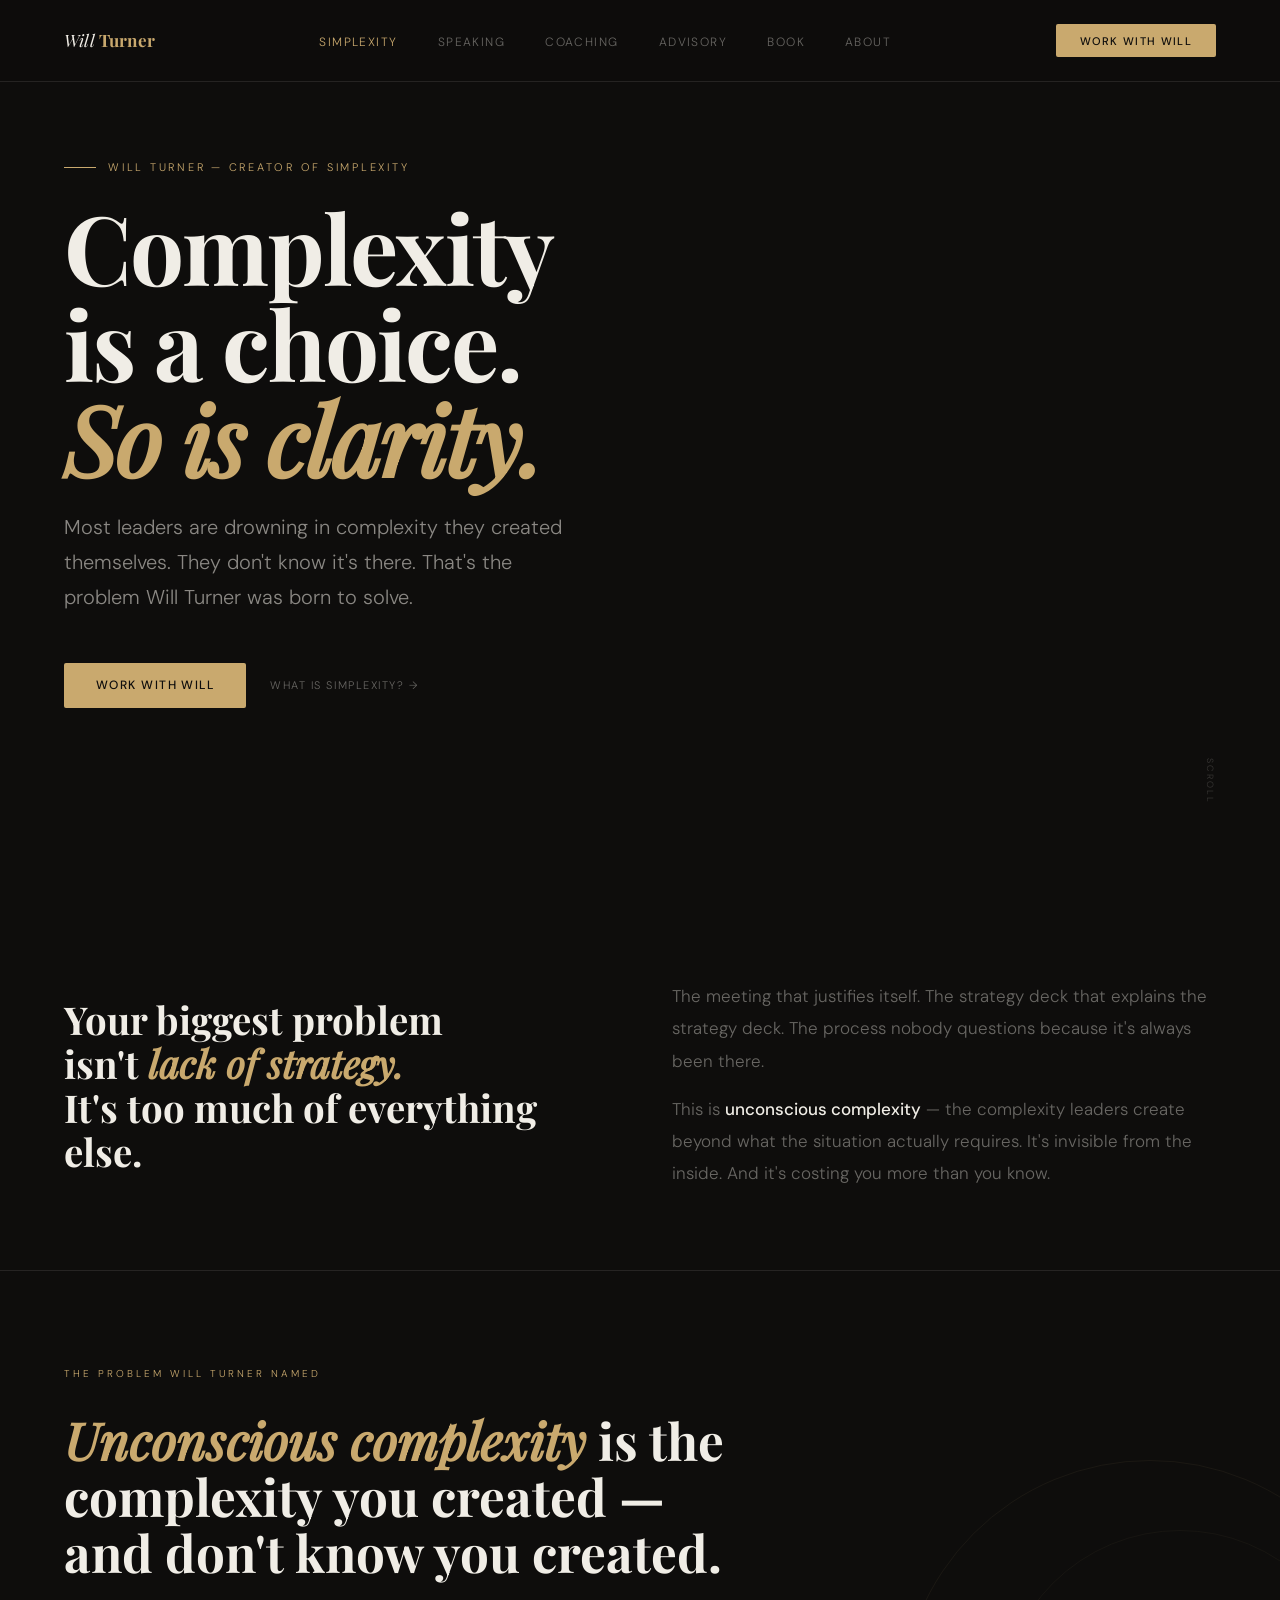
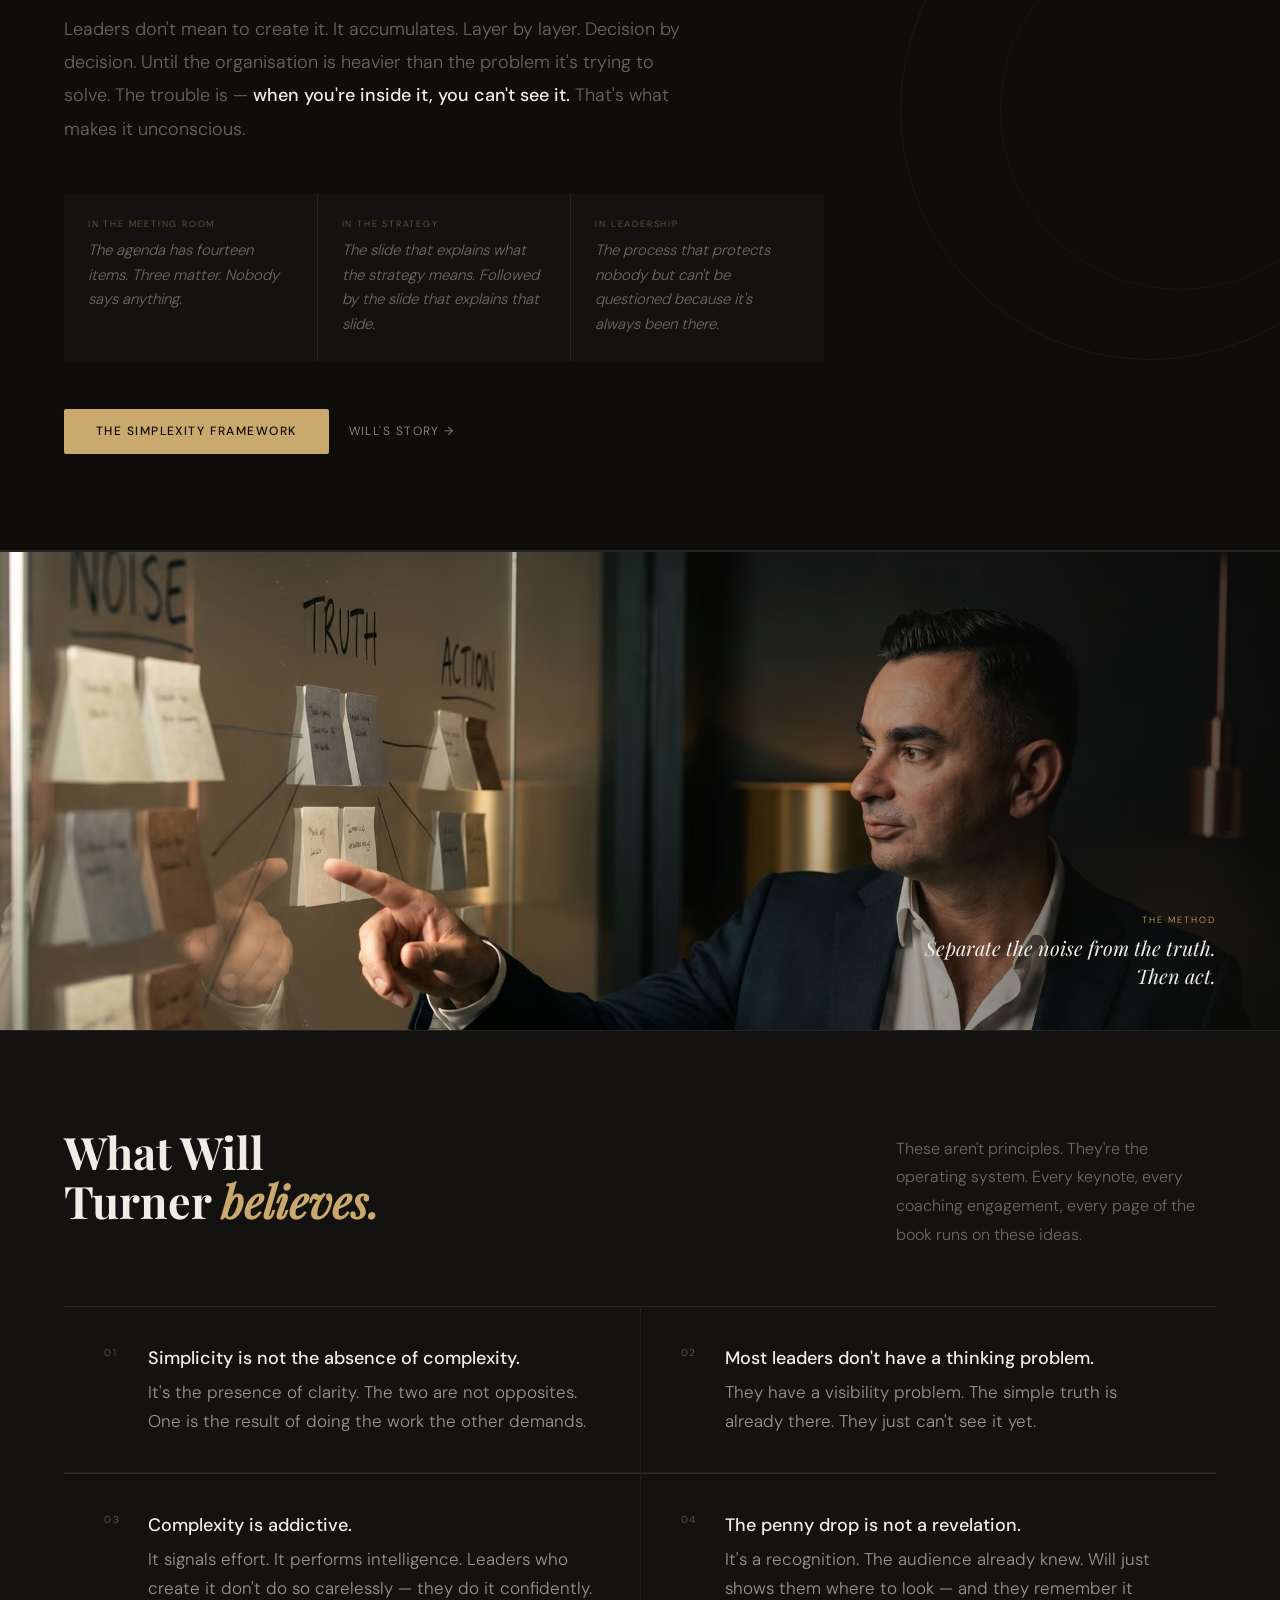
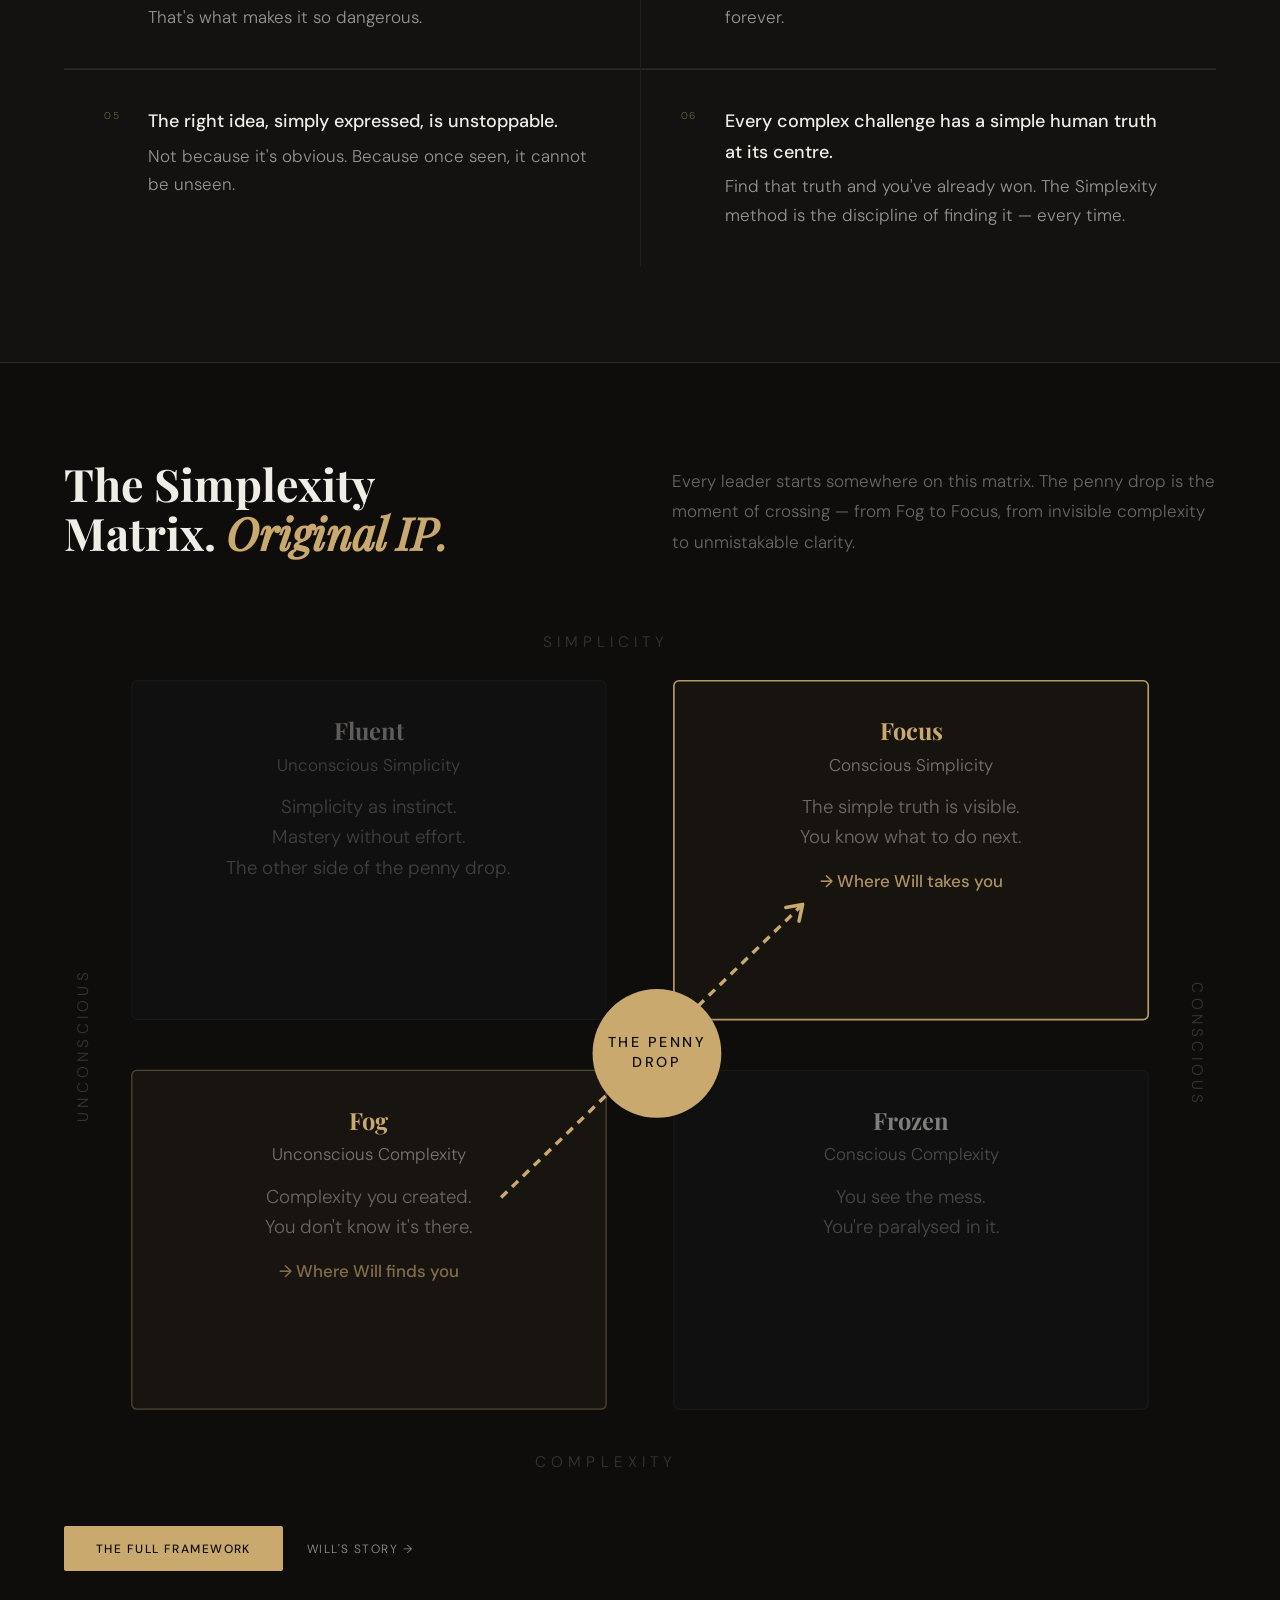
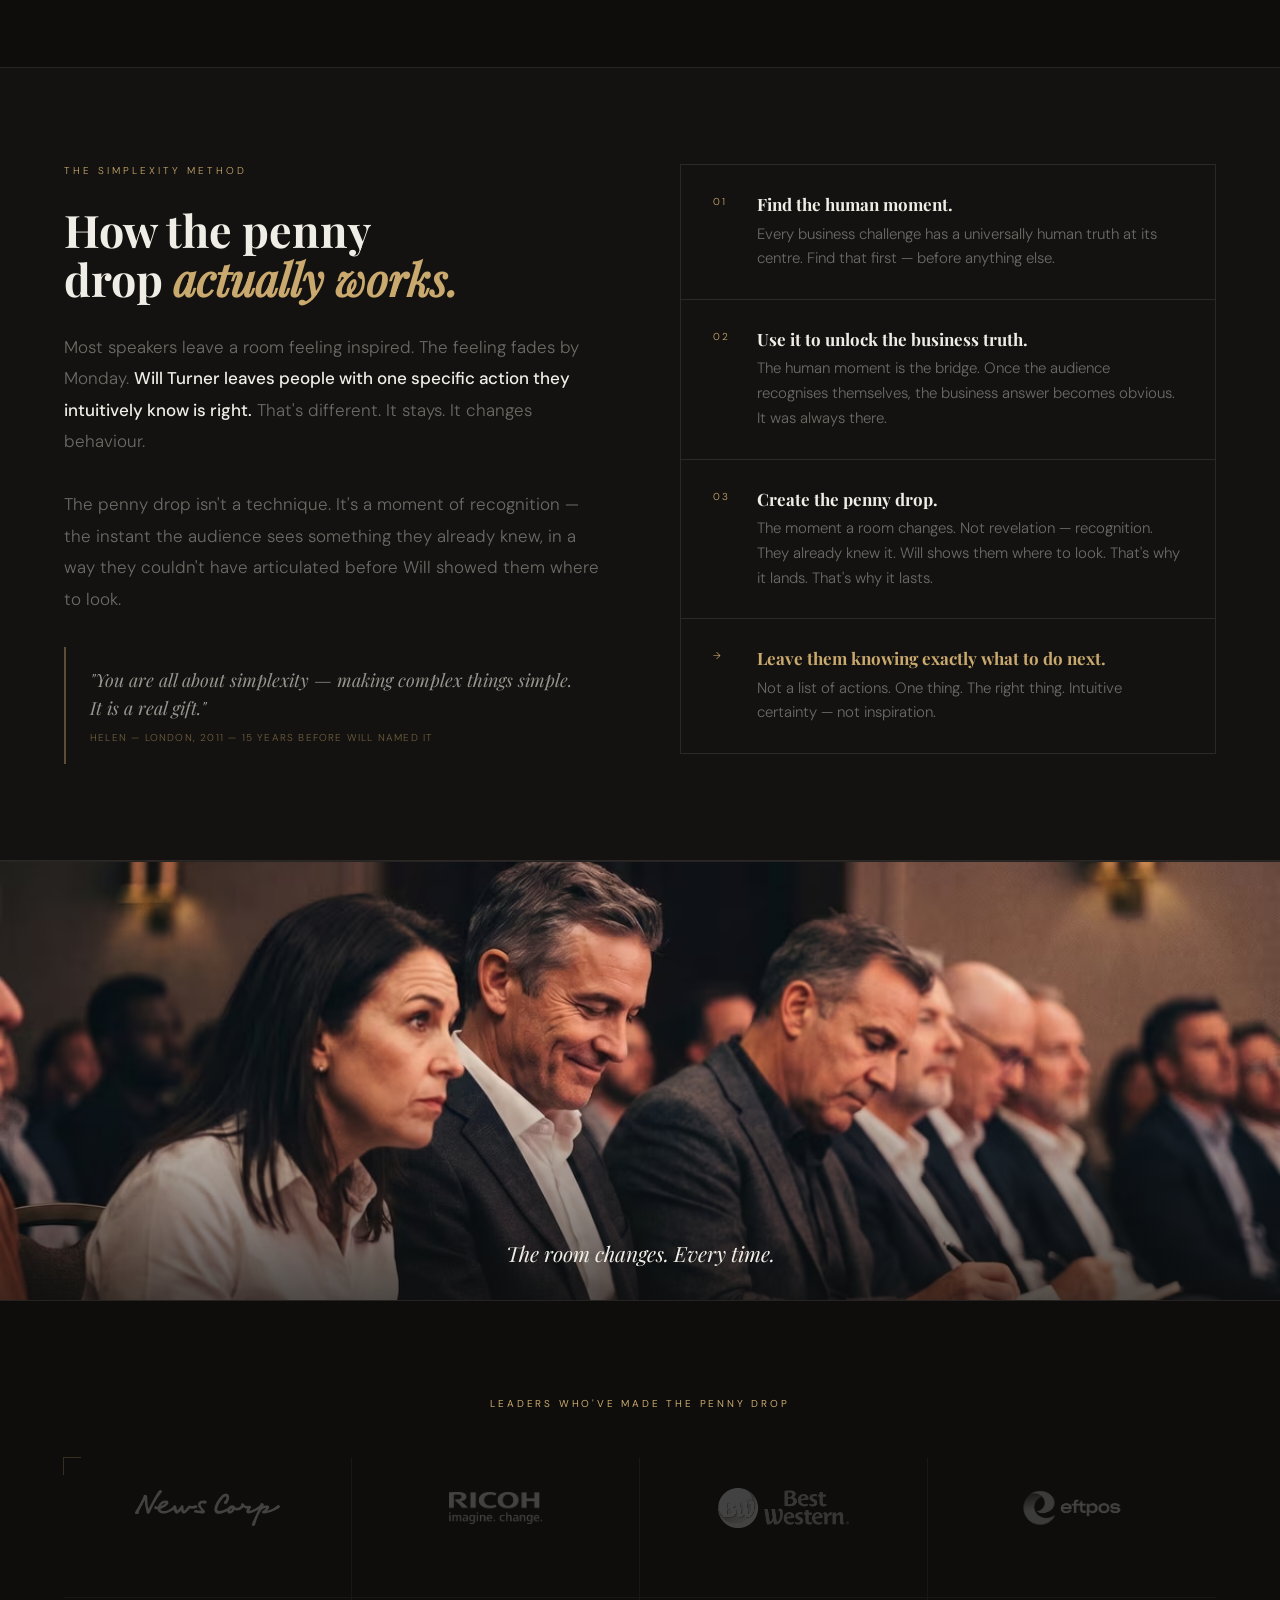
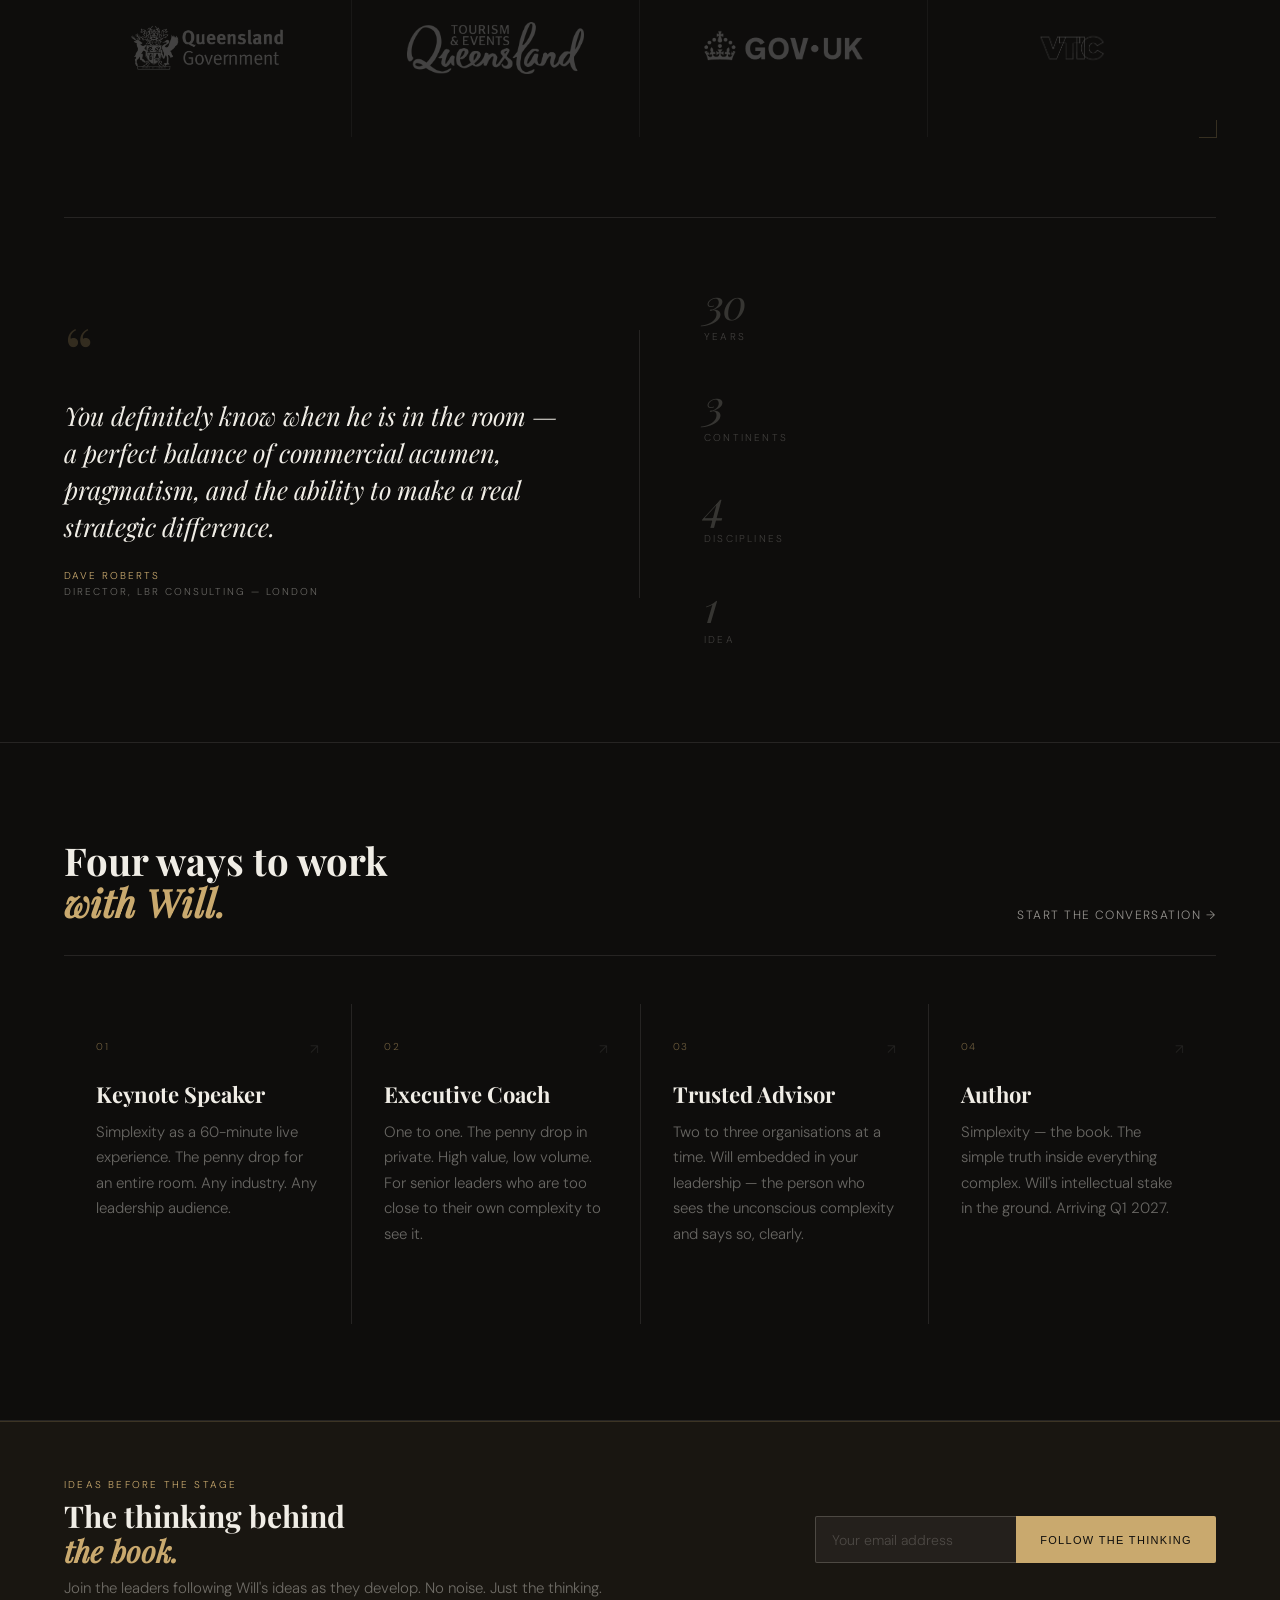
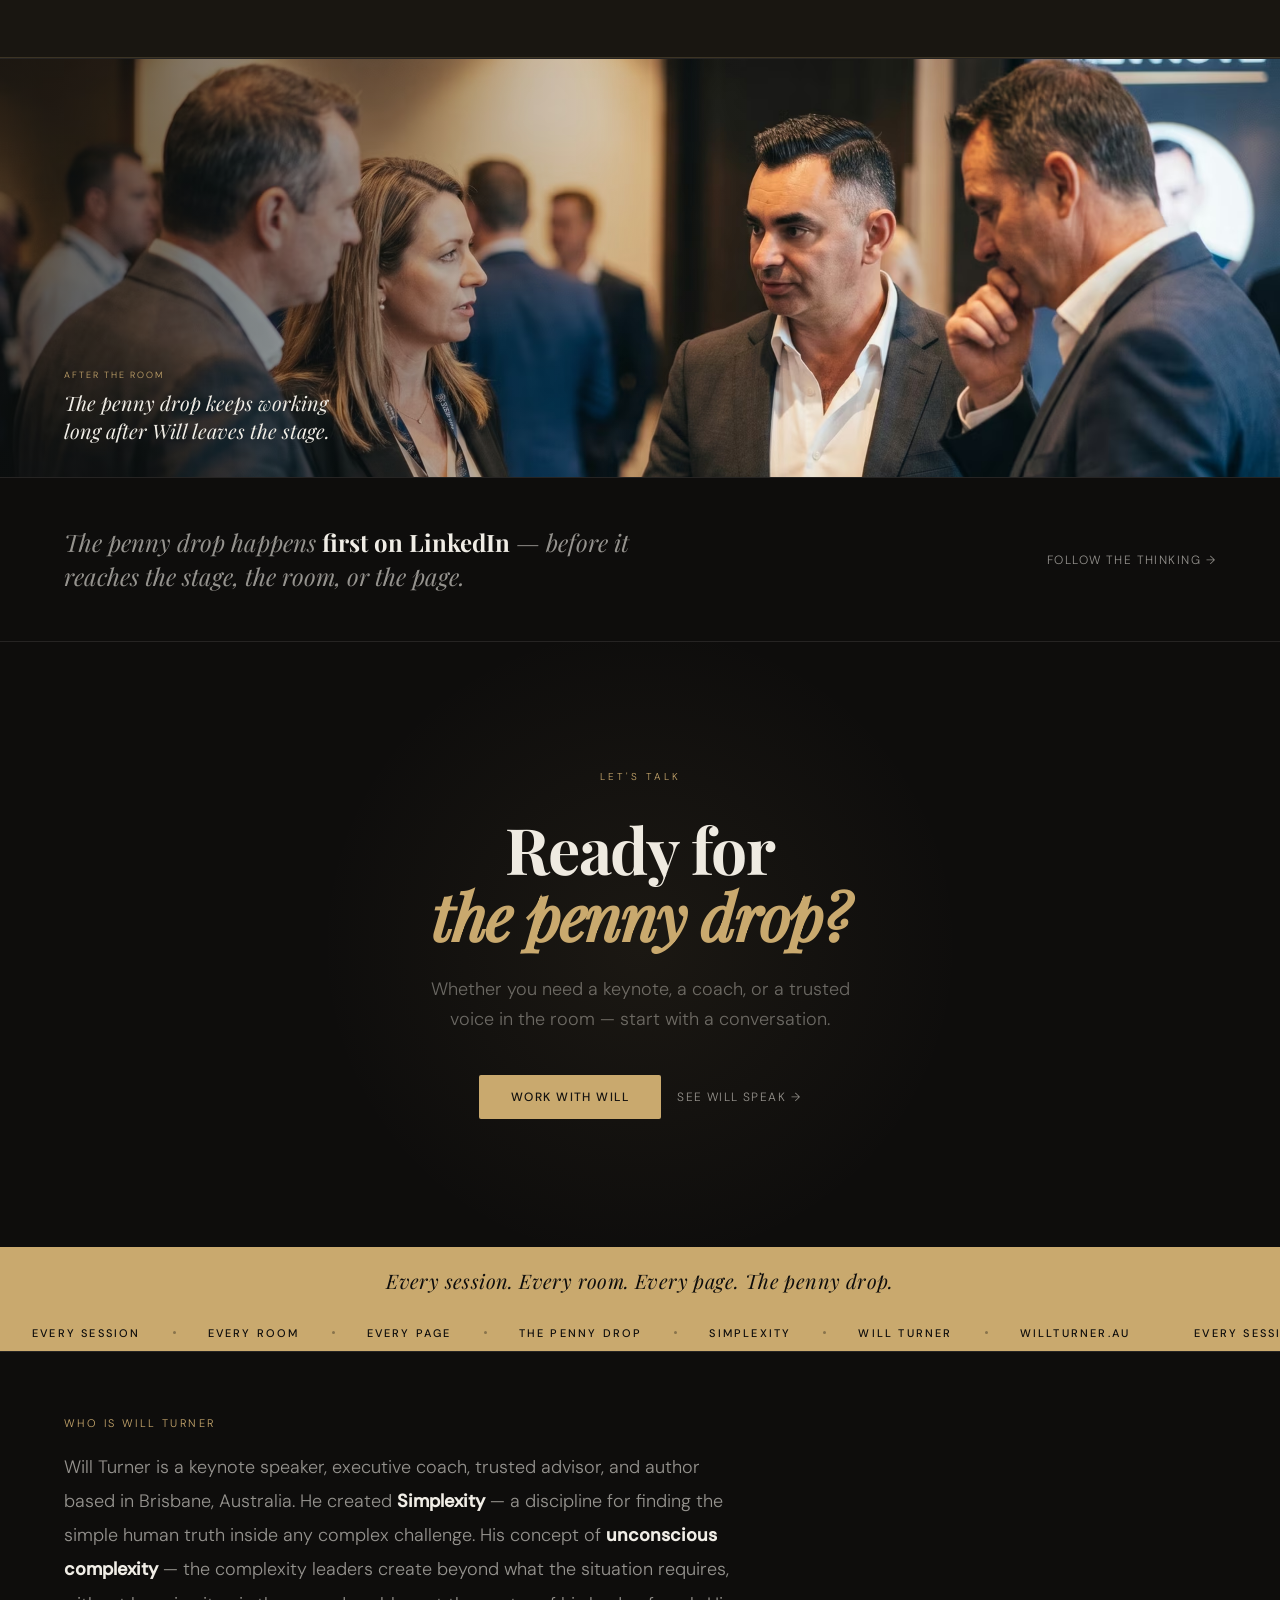
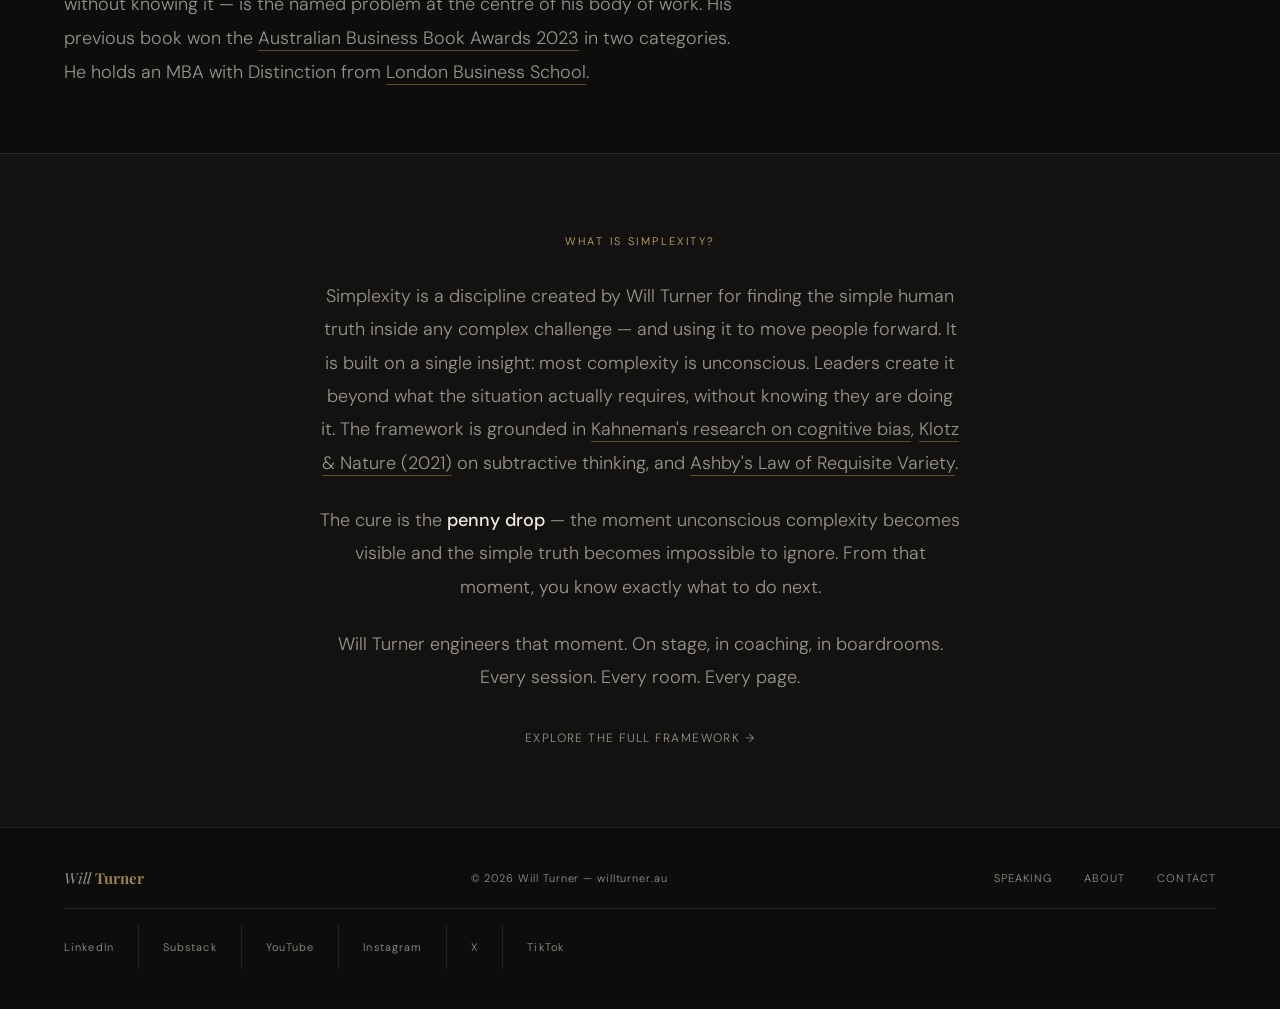
==== commit 19c4c3e2: "Update index.html" ====
--- a/index.html
+++ b/index.html
@@ -608,9 +608,9 @@
 /* Tourism & Events Queensland — tall script, give it more height */
 .proof-logo-img[src*="tourism-and-events"]     { width: 76%; max-height: 52px; }
 
-/* GOV.UK — square icon, colour logo on white bg, needs invert */
-.proof-logo-img[src*="gov-uk"]                 { width: 72%; max-height: 52px; filter: invert(1) grayscale(100%) brightness(2); }
-.proof-logo-cell:hover .proof-logo-img[src*="gov-uk"] { filter: invert(1) grayscale(0%) brightness(0.85); }
+/* GOV.UK — cropped horizontal wordmark, coloured on transparent bg — no invert needed */
+.proof-logo-img[src*="gov-uk"]                 { width: 72%; max-height: 52px; filter: grayscale(100%) brightness(4); }
+.proof-logo-cell:hover .proof-logo-img[src*="gov-uk"] { filter: grayscale(0%) brightness(1); }
 
 /* VTIC — outline logo, boost brightness to make strokes visible */
 .proof-logo-img[src*="VTIC"]                   { width: 54%; max-height: 40px; filter: grayscale(100%) brightness(5) contrast(1.2); }
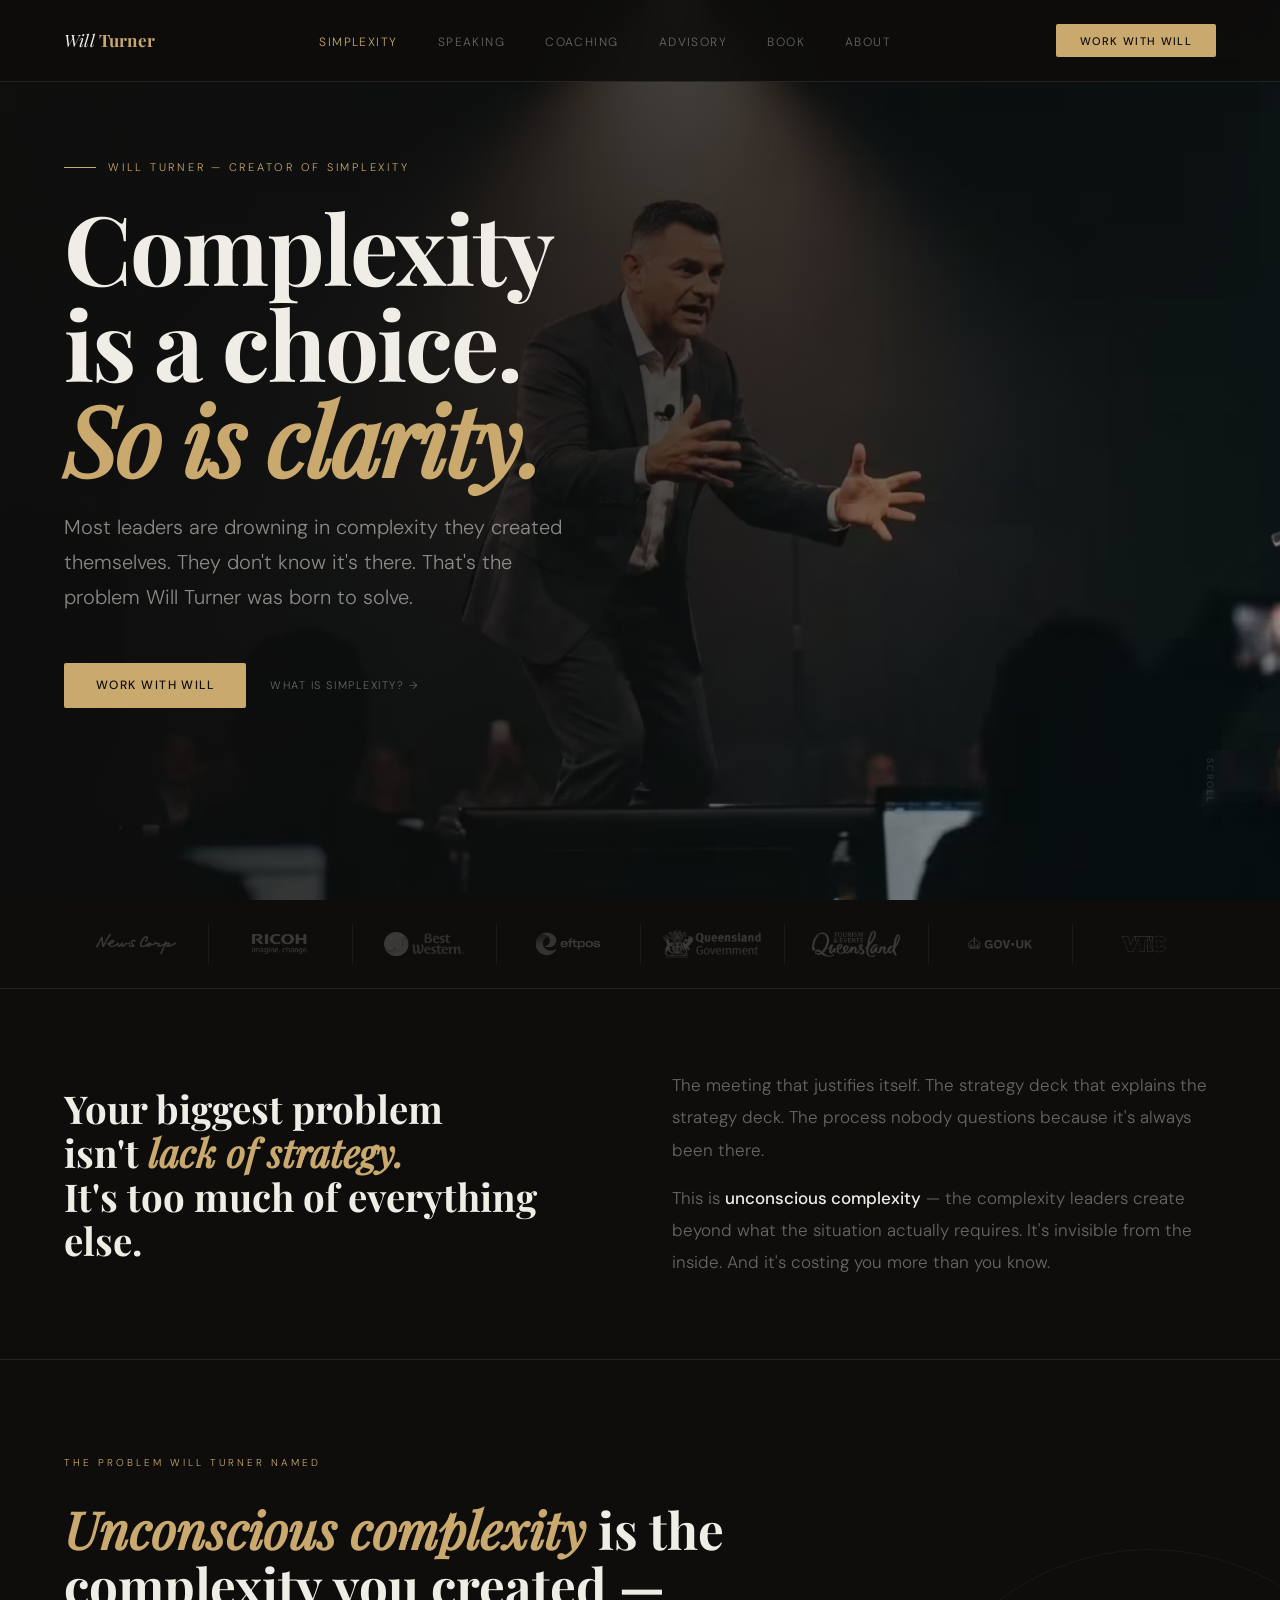
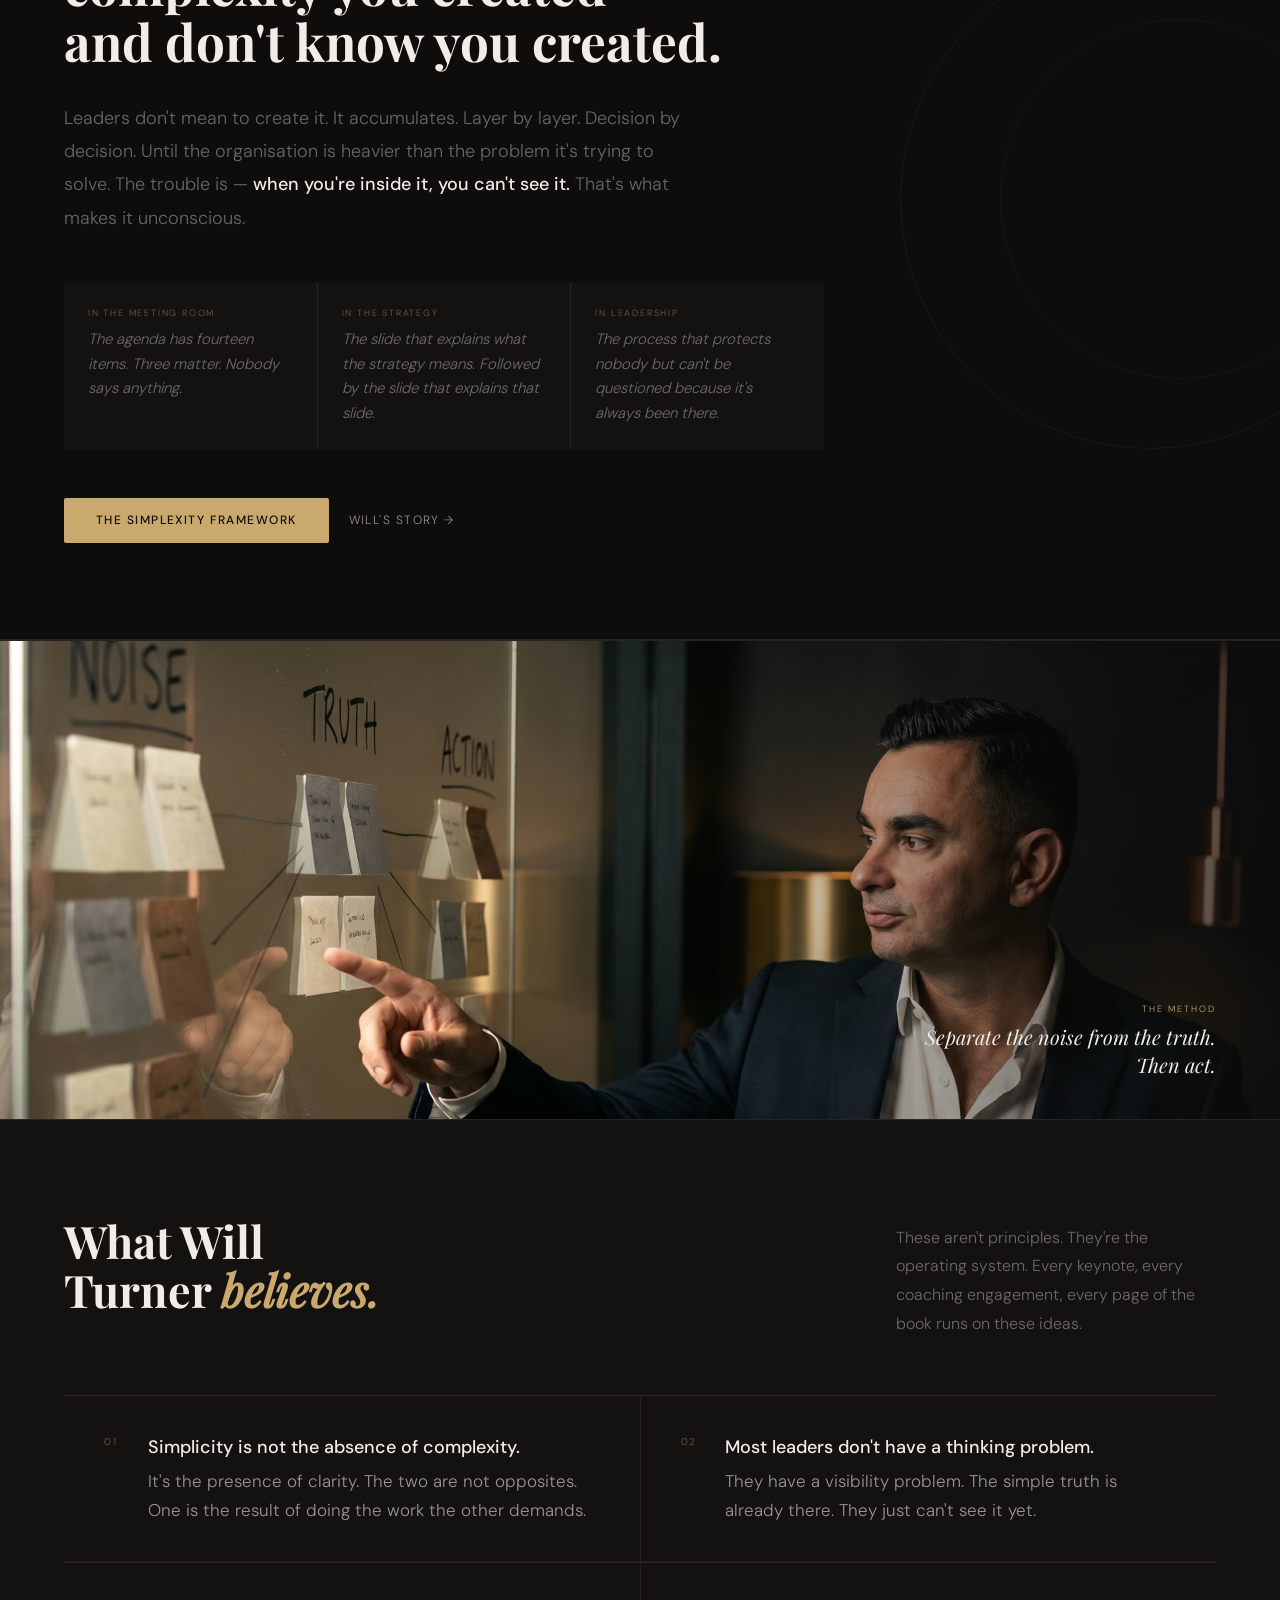
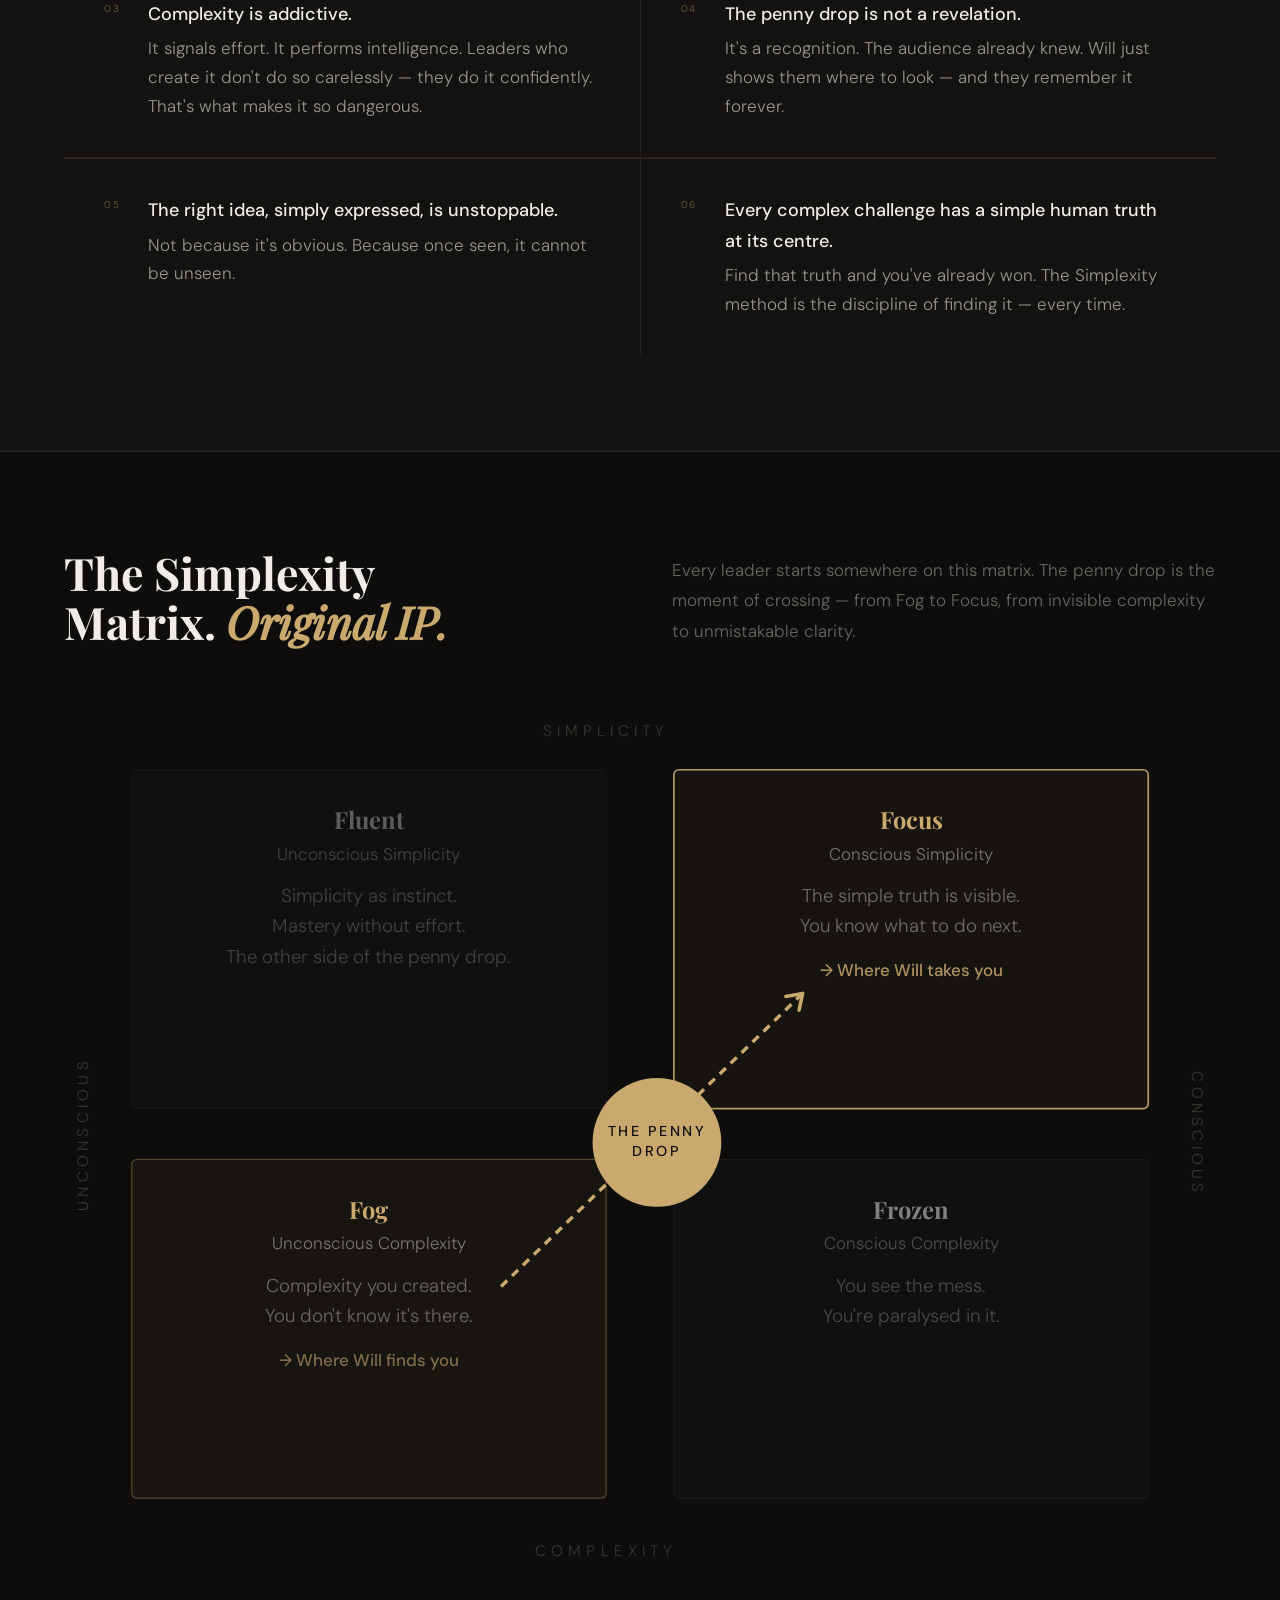
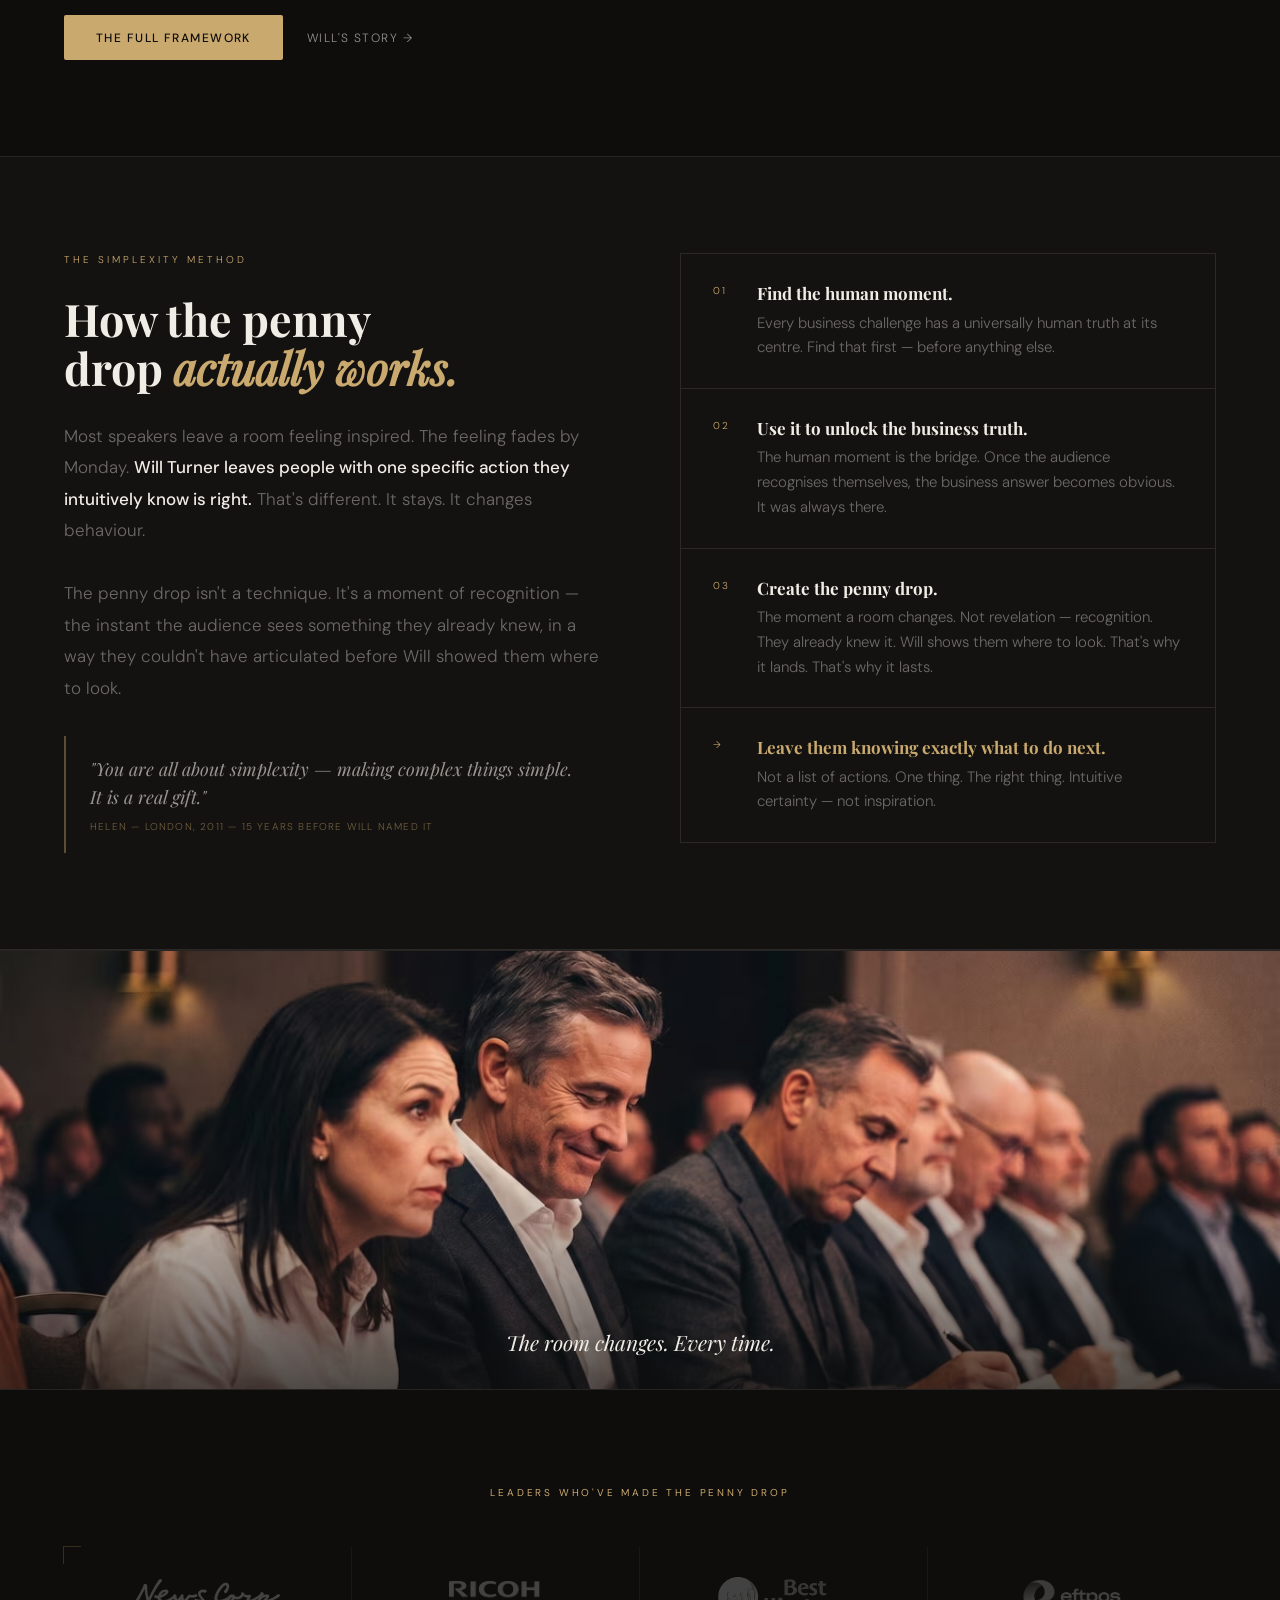
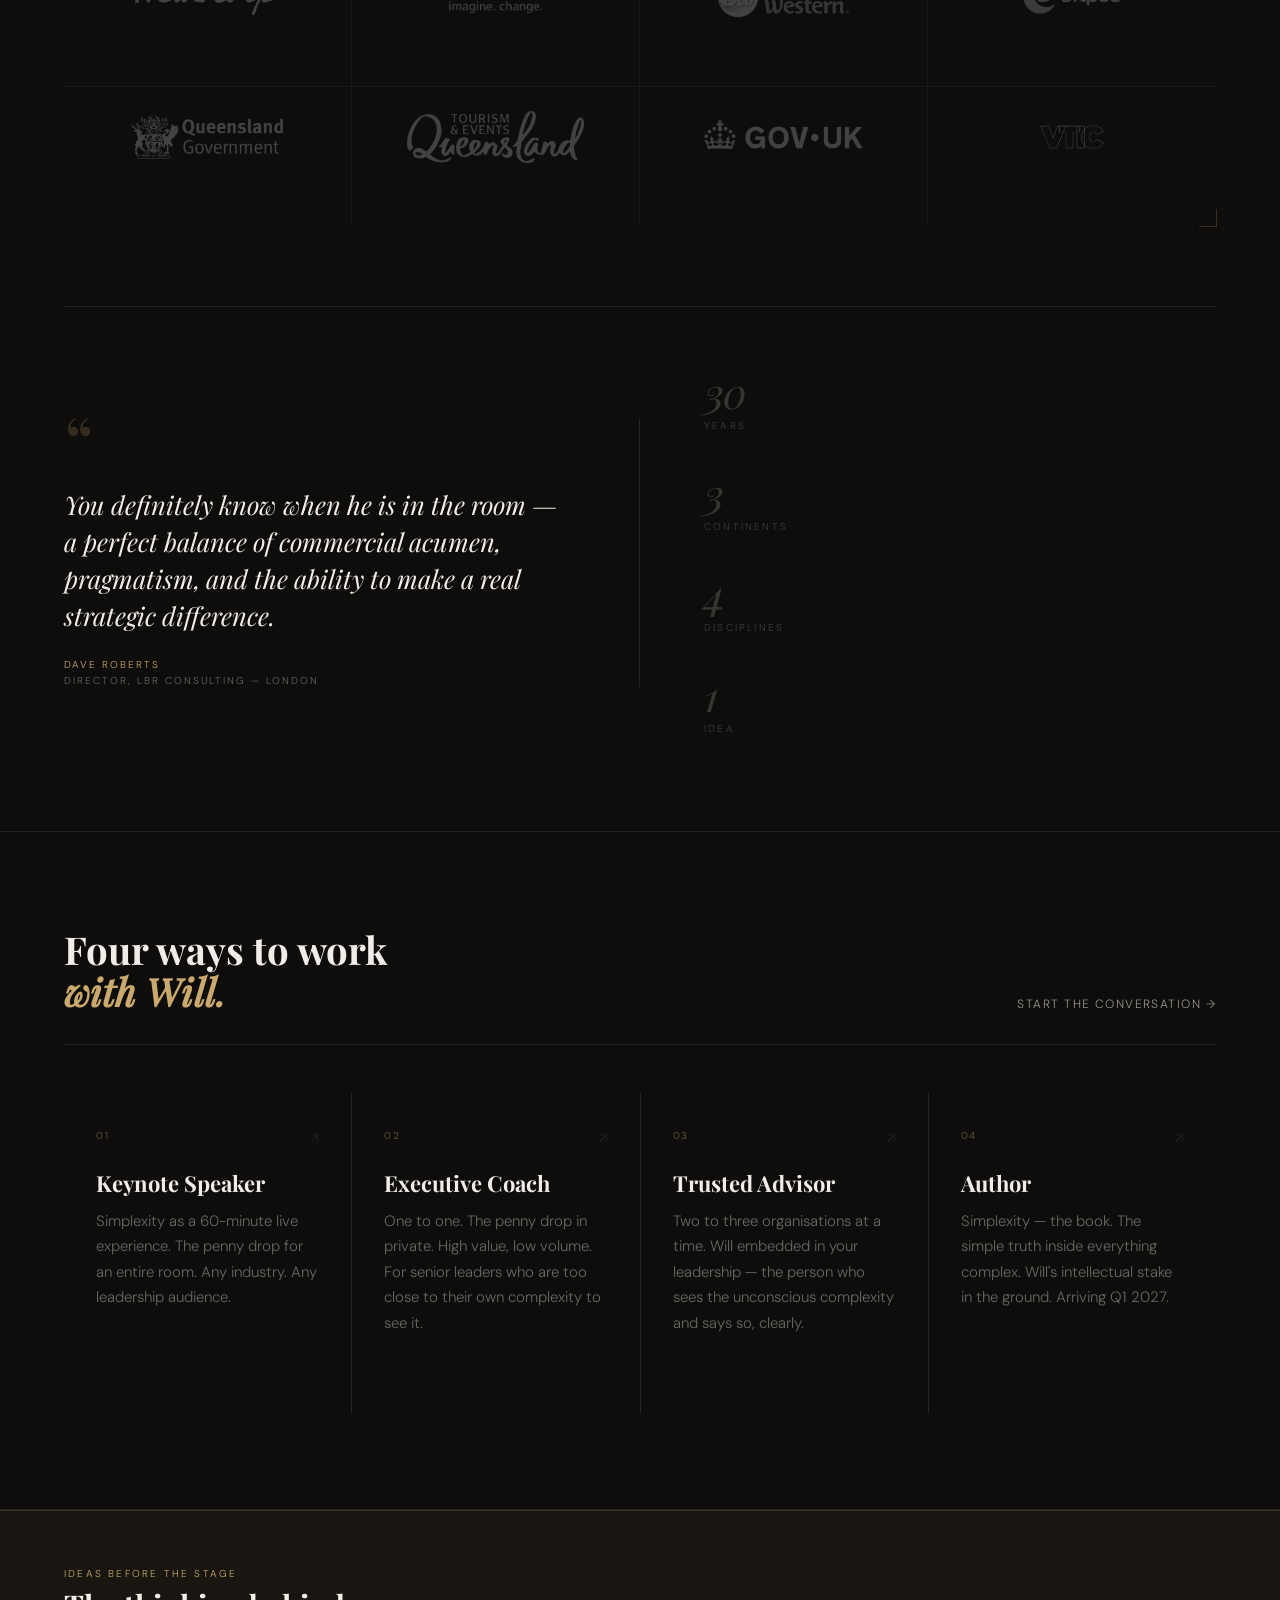
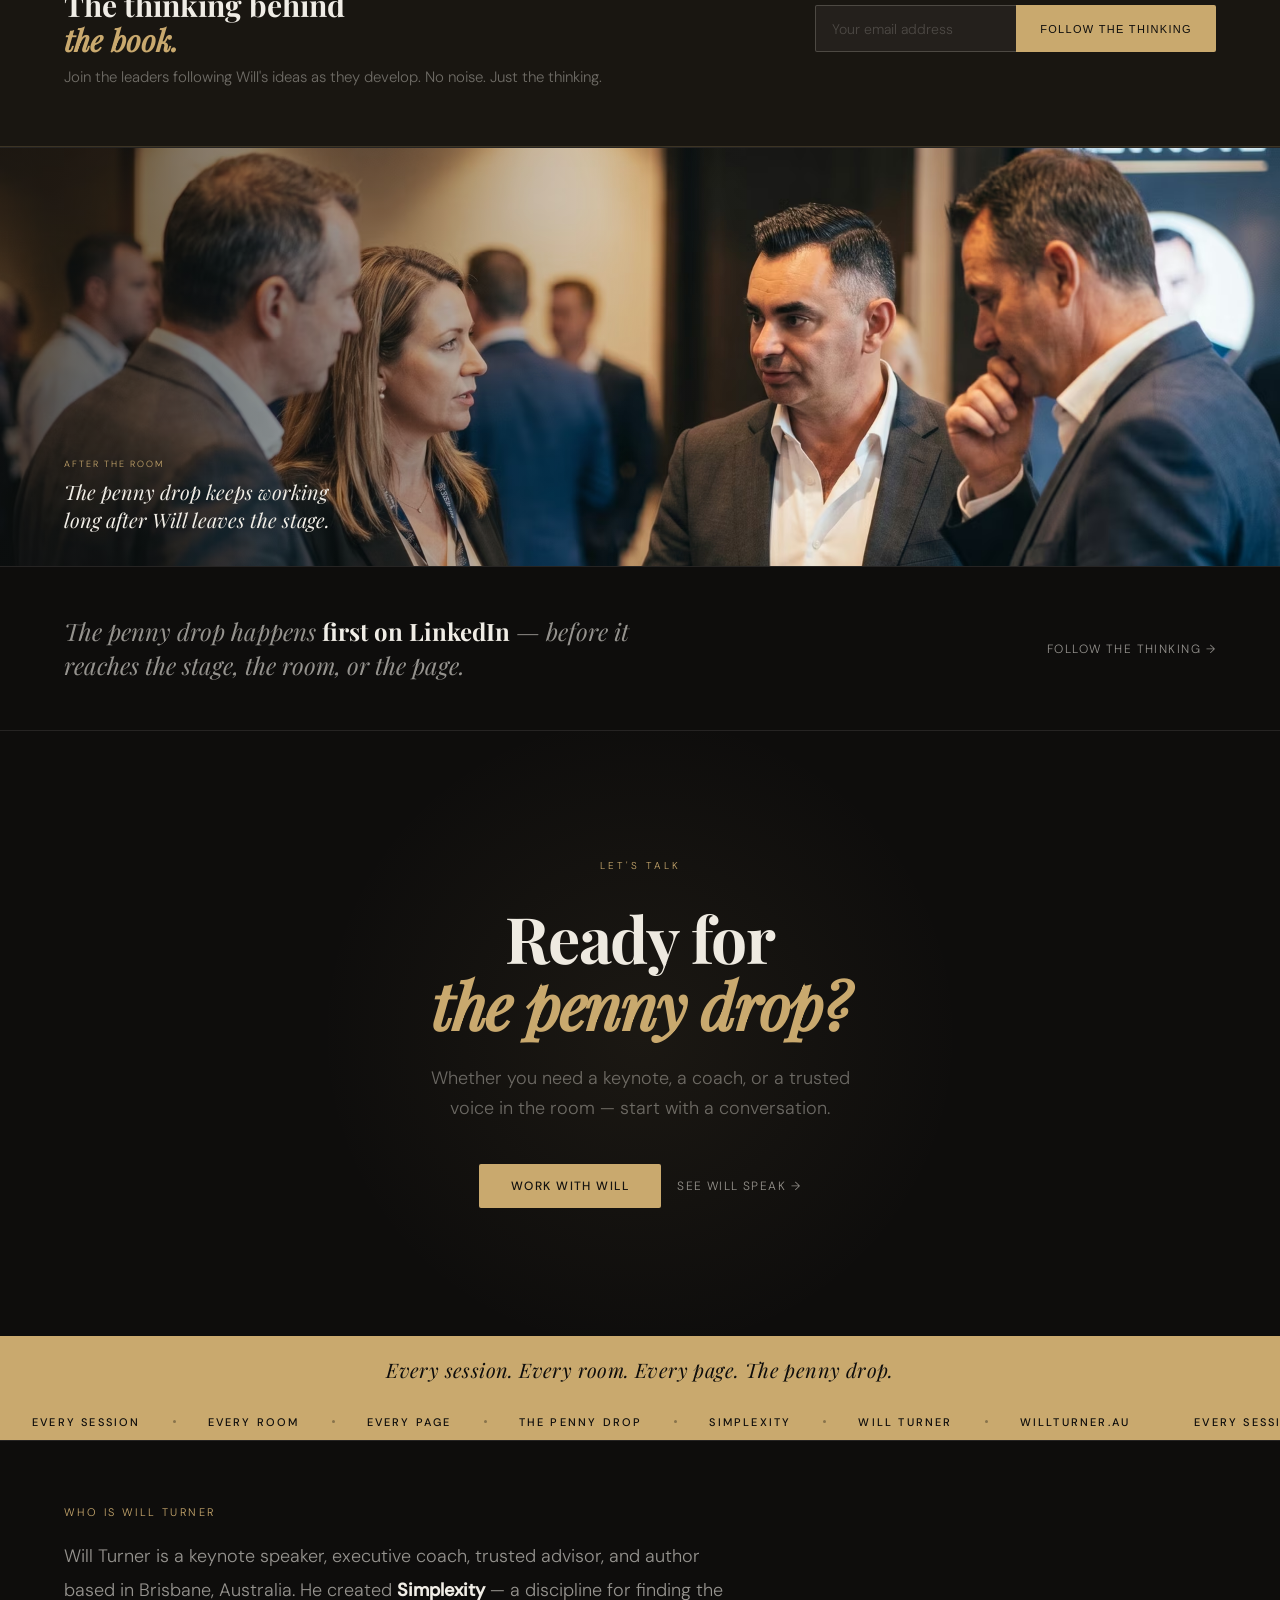
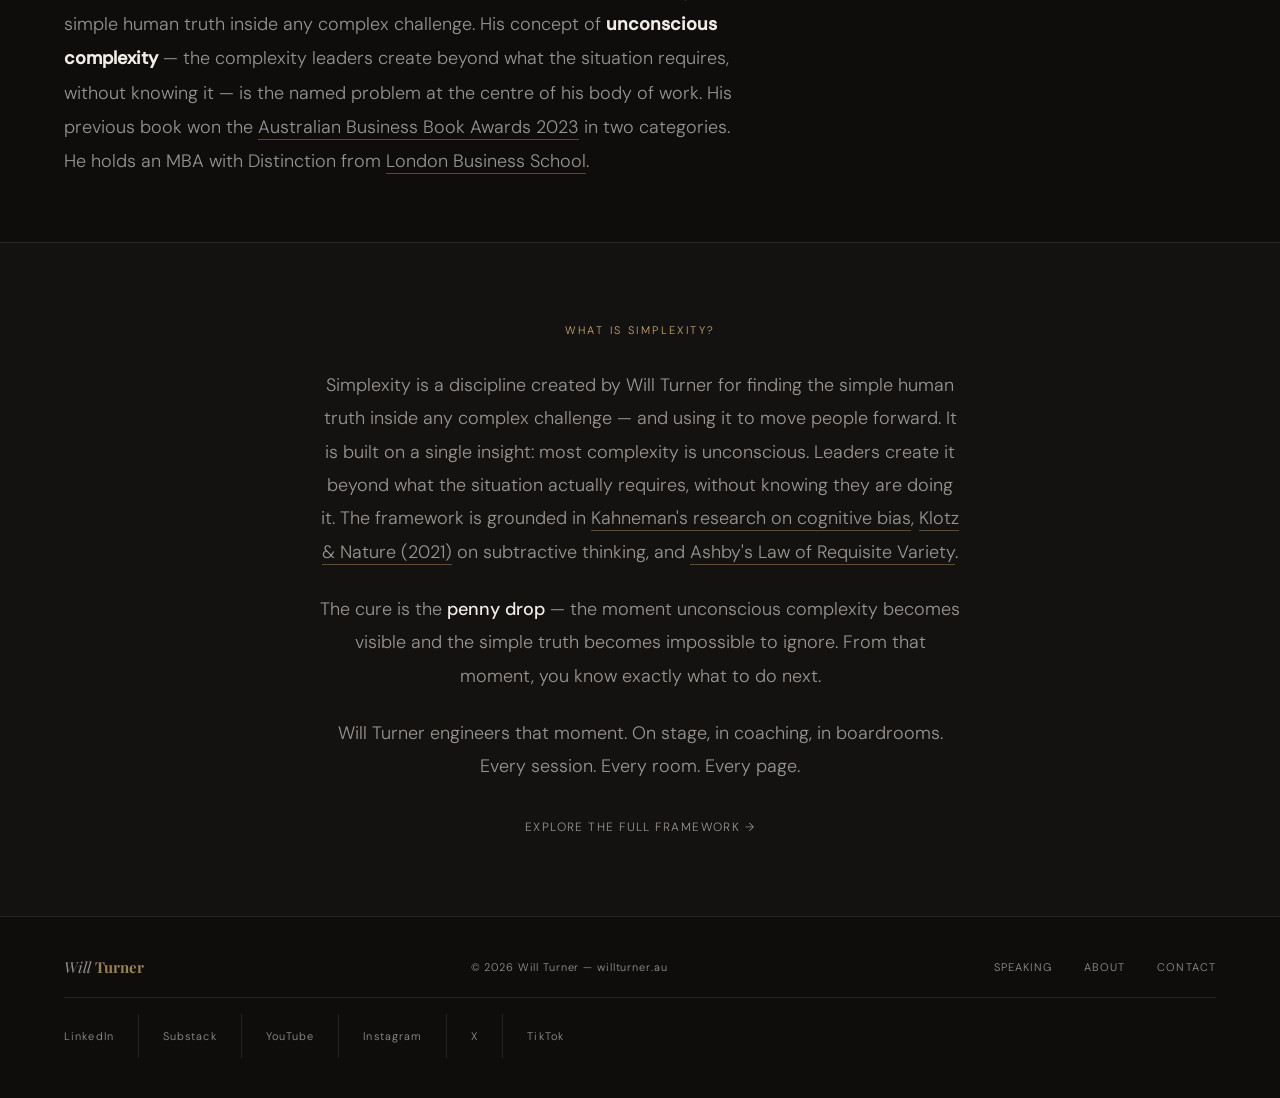
==== commit 786777fd: "Update index.html" ====
--- a/index.html
+++ b/index.html
@@ -44,6 +44,78 @@
 <style>
 
 /* ============================================================
+   LOGO STRIP — post-hero, single row, no copy
+   ============================================================ */
+.logo-strip {
+  border-bottom: 0.5px solid var(--cream-10);
+  background: var(--ink);
+  padding: 0 4rem;
+}
+.logo-strip-inner {
+  display: flex;
+  align-items: center;
+  justify-content: space-between;
+  gap: 0;
+  height: 88px;
+}
+.logo-strip-cell {
+  flex: 1;
+  display: flex;
+  align-items: center;
+  justify-content: center;
+  height: 100%;
+  position: relative;
+  padding: 0 8px;
+}
+/* Subtle dividers between cells */
+.logo-strip-cell + .logo-strip-cell::before {
+  content: '';
+  position: absolute;
+  left: 0;
+  top: 24px;
+  bottom: 24px;
+  width: 0.5px;
+  background: rgba(240,237,230,0.06);
+}
+.logo-strip-img {
+  display: block;
+  max-height: 28px;
+  width: 75%;
+  object-fit: contain;
+  opacity: 0.18;
+  filter: grayscale(100%) brightness(4);
+  transition: opacity 0.35s ease, filter 0.35s ease;
+}
+.logo-strip-cell:hover .logo-strip-img {
+  opacity: 0.7;
+  filter: grayscale(0%) brightness(1);
+}
+/* Per-logo optical sizing — matches grid section */
+.logo-strip-img[src*="news-corp-logo"]        { width: 62%; max-height: 22px; filter: invert(1) grayscale(100%) brightness(2); }
+.logo-strip-cell:hover .logo-strip-img[src*="news-corp-logo"] { filter: invert(1) grayscale(0%) brightness(0.85); }
+.logo-strip-img[src*="ricoh"]                 { width: 44%; max-height: 20px; }
+.logo-strip-img[src*="best-western"]          { width: 62%; max-height: 28px; }
+.logo-strip-img[src*="eftpos"]                { width: 55%; max-height: 24px; }
+.logo-strip-img[src*="Queensland-Government"] { width: 78%; max-height: 32px; filter: invert(1) grayscale(100%) brightness(2); }
+.logo-strip-cell:hover .logo-strip-img[src*="Queensland-Government"] { filter: invert(1) grayscale(0%) brightness(0.85); }
+.logo-strip-img[src*="tourism-and-events"]    { width: 68%; max-height: 36px; }
+.logo-strip-img[src*="gov-uk"]               { width: 58%; max-height: 28px; }
+.logo-strip-img[src*="VTIC"]                  { width: 46%; max-height: 28px; filter: grayscale(100%) brightness(5) contrast(1.2); }
+.logo-strip-cell:hover .logo-strip-img[src*="VTIC"] { filter: grayscale(0%) brightness(1) contrast(1); }
+
+@media(max-width:860px) {
+  .logo-strip { padding: 0 1.5rem; }
+  .logo-strip-inner { flex-wrap: wrap; height: auto; padding: 1.5rem 0; gap: 0; }
+  .logo-strip-cell { flex: 0 0 25%; height: 56px; padding: 0 4px; }
+  .logo-strip-cell + .logo-strip-cell::before { display: none; }
+  .logo-strip-img { width: 80% !important; max-height: 24px !important; }
+}
+@media(max-width:560px) {
+  .logo-strip { padding: 0 1.25rem; }
+  .logo-strip-cell { flex: 0 0 25%; height: 48px; }
+}
+
+/* ============================================================
    HERO
    ============================================================ */
 .hero {
@@ -1059,6 +1131,41 @@
     <div class="scroll-line"></div>
   </div>
 </section>
+
+<!-- ============================================================
+     LOGO STRIP — immediately post-hero trust signal
+     8 logos, single row, no labels, no copy. They do the work.
+     ============================================================ -->
+<div class="logo-strip" id="logo-strip" aria-label="Selected client organisations">
+  <div class="logo-strip-inner">
+    <div class="logo-strip-cell" data-src="client-logos/news-corp-logo.png" data-name="News Corp Australia"></div>
+    <div class="logo-strip-cell" data-src="client-logos/ricoh.png" data-name="Ricoh Europe"></div>
+    <div class="logo-strip-cell" data-src="client-logos/best-western.png" data-name="Best Western"></div>
+    <div class="logo-strip-cell" data-src="client-logos/eftpos_logo_hor_rev_rgb.png" data-name="eftpos Australia"></div>
+    <div class="logo-strip-cell" data-src="client-logos/Queensland-Government-logo.png" data-name="Queensland Government"></div>
+    <div class="logo-strip-cell" data-src="client-logos/tourism-and-events-queensland-seeklogo.png" data-name="Tourism Queensland"></div>
+    <div class="logo-strip-cell" data-src="client-logos/gov-uk.png" data-name="GOV.UK"></div>
+    <div class="logo-strip-cell" data-src="client-logos/VTIC.webp" data-name="VTIC"></div>
+  </div>
+</div>
+
+<script>
+(function(){
+  document.querySelectorAll('.logo-strip-cell').forEach(function(cell){
+    var src  = cell.dataset.src;
+    var name = cell.dataset.name || '';
+    if (!src) return;
+    var img = document.createElement('img');
+    img.className = 'logo-strip-img';
+    img.alt = name;
+    img.loading = 'lazy';
+    img.decoding = 'async';
+    img.onerror = function(){ this.remove(); };
+    img.src = src;
+    cell.appendChild(img);
+  });
+})();
+</script>
 
 <!-- ============================================================
      SECTION 2 — THE HARD TRUTH (provocation)
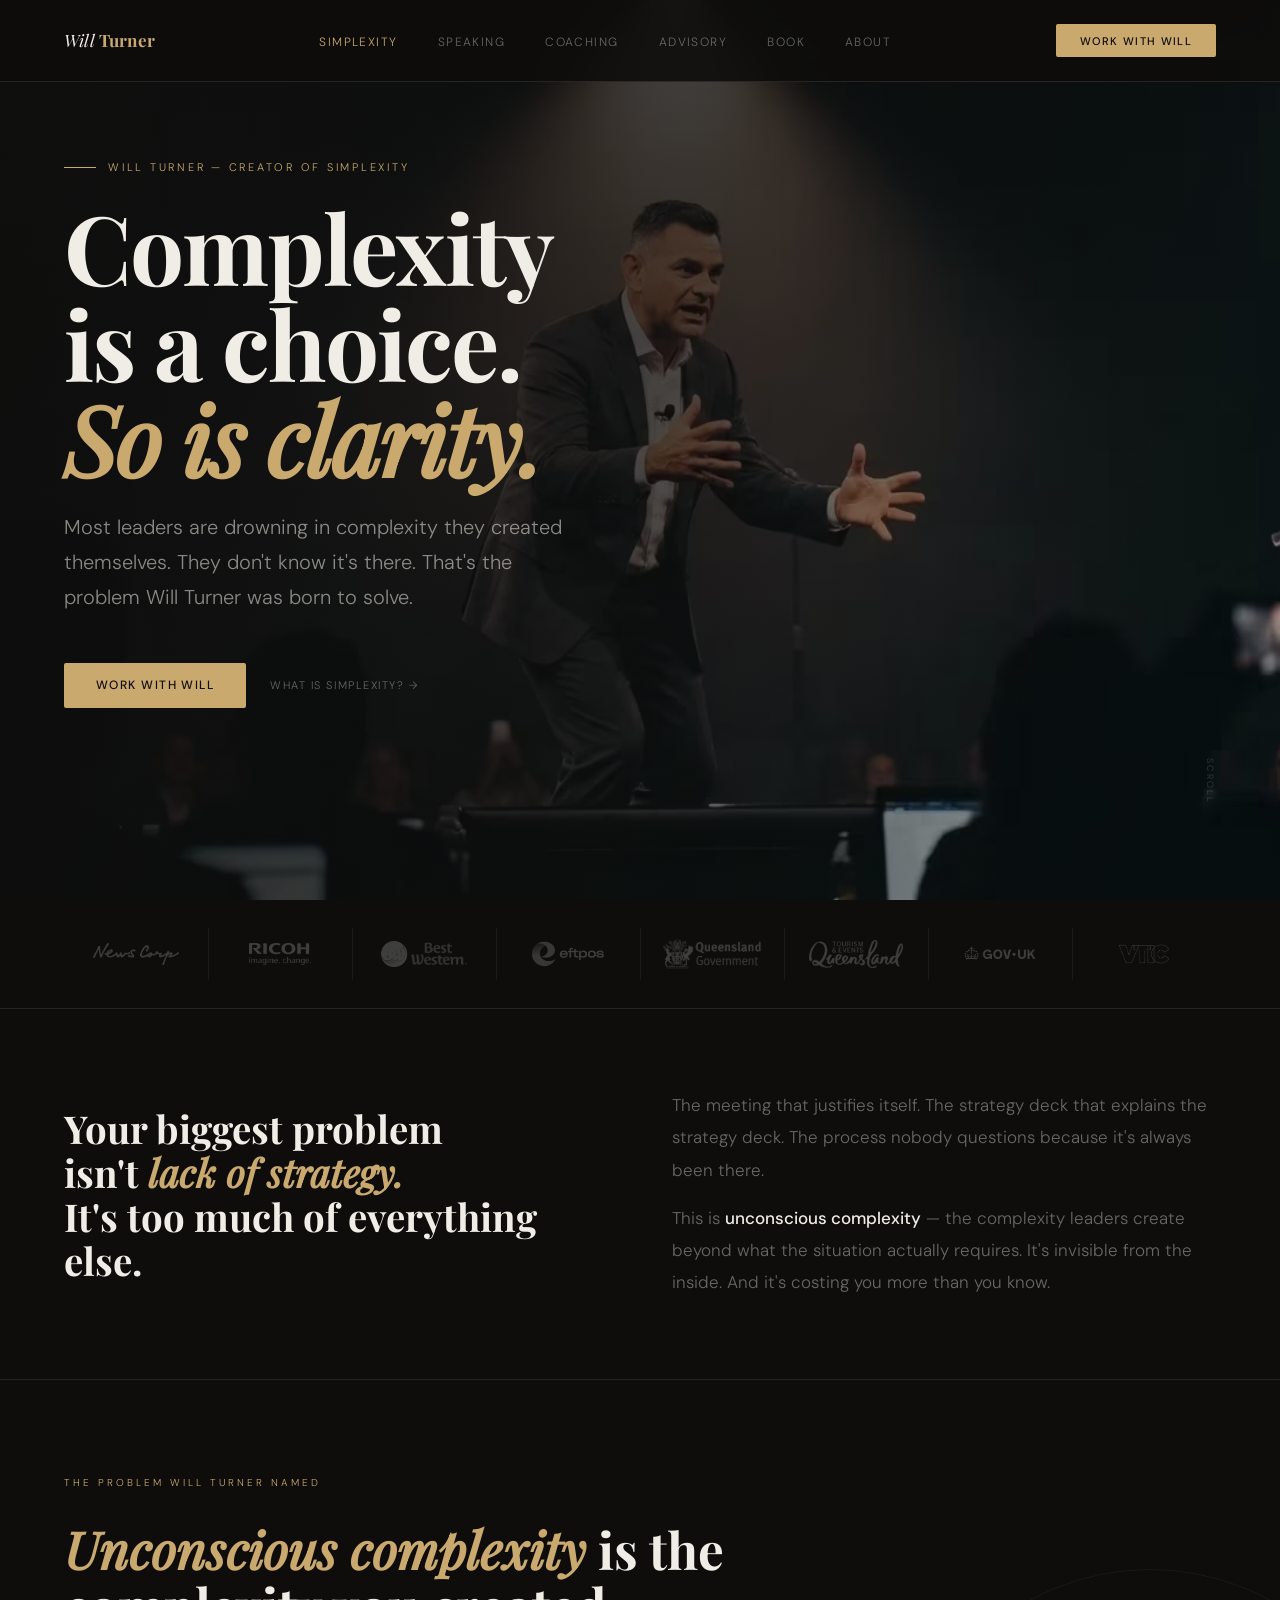
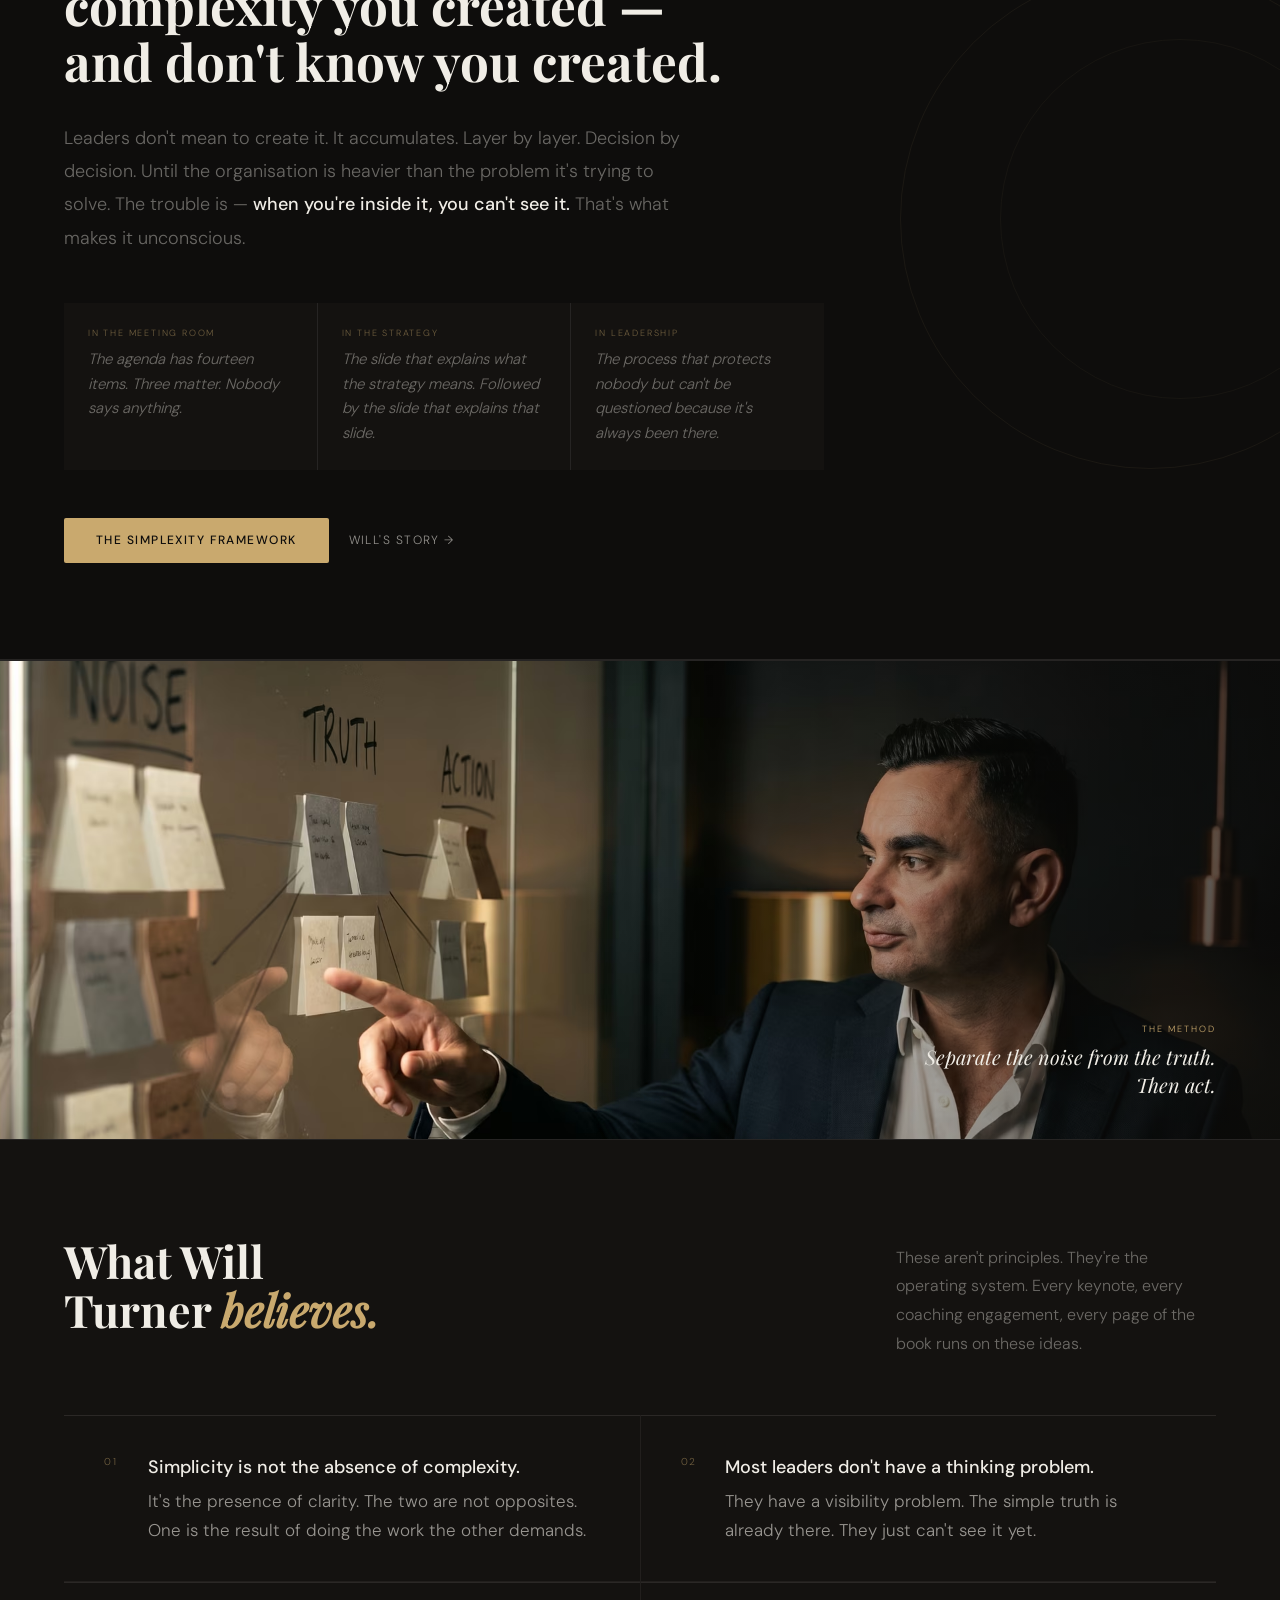
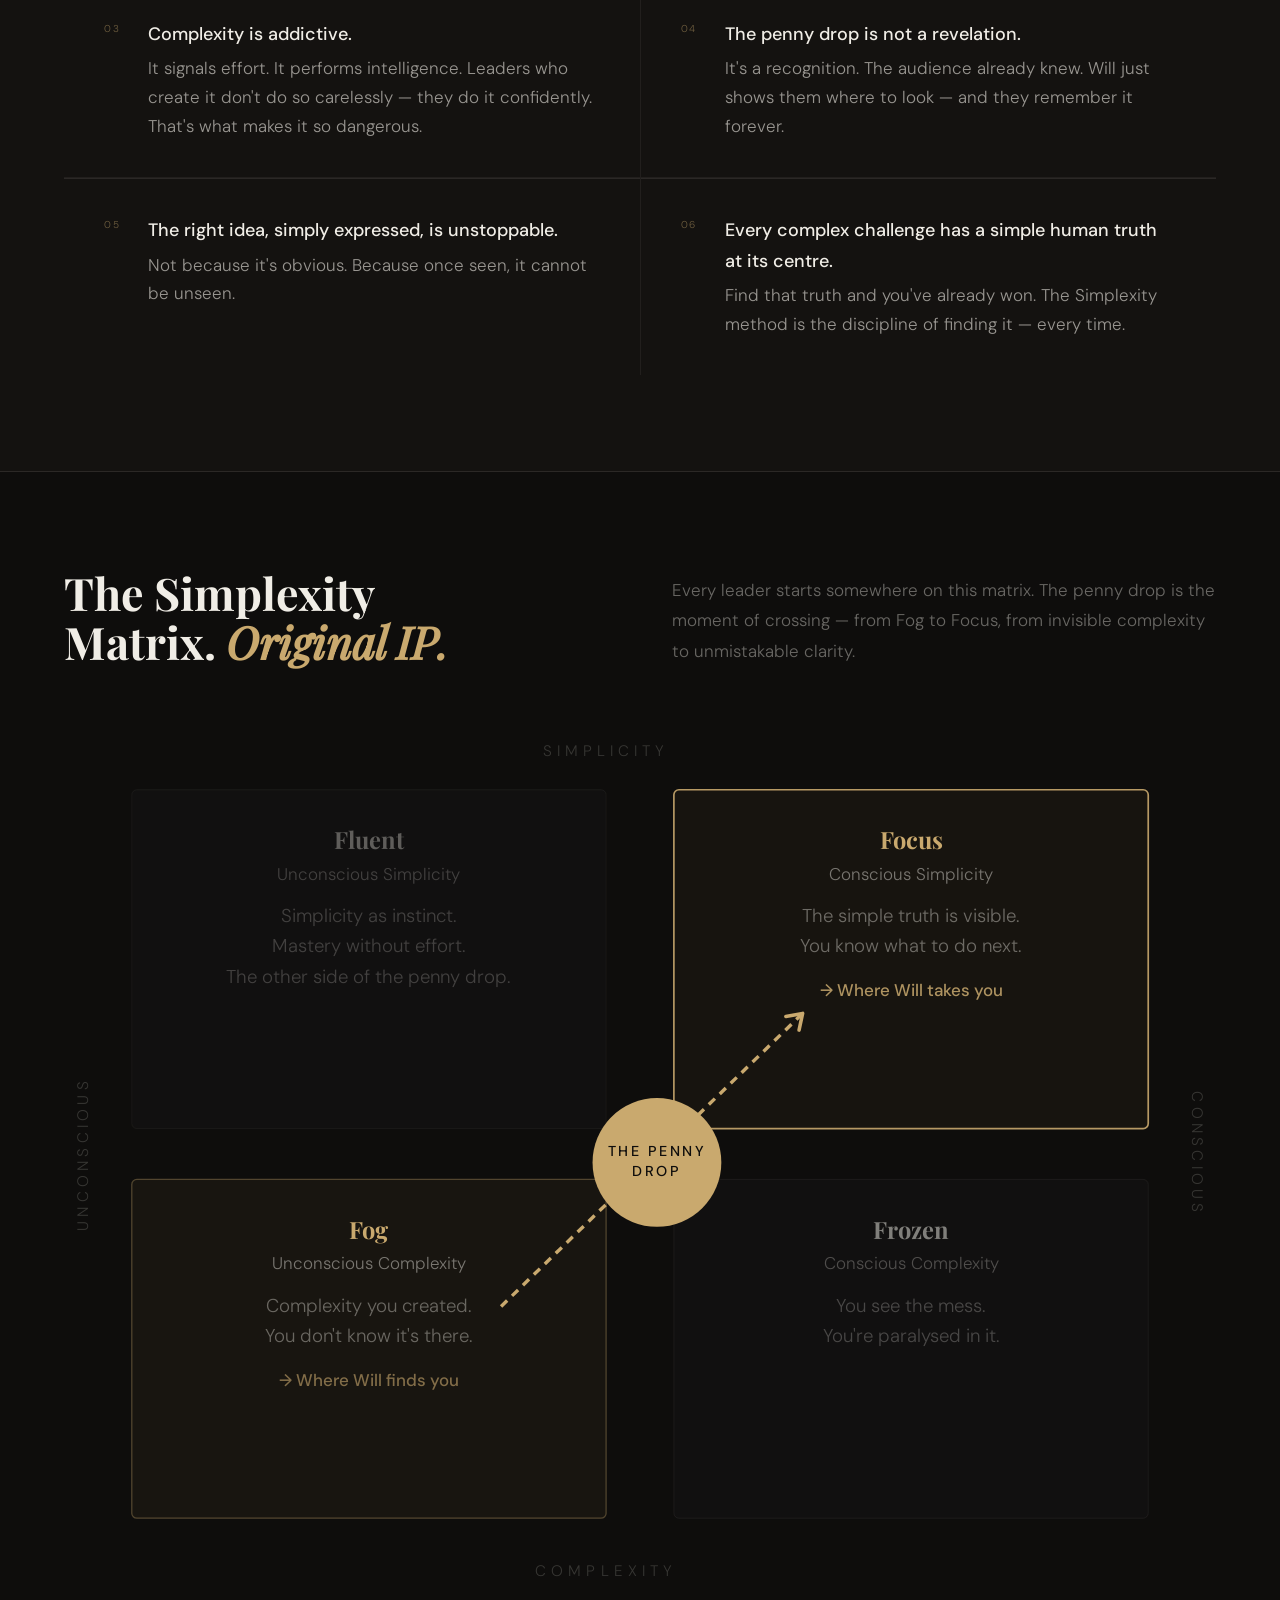
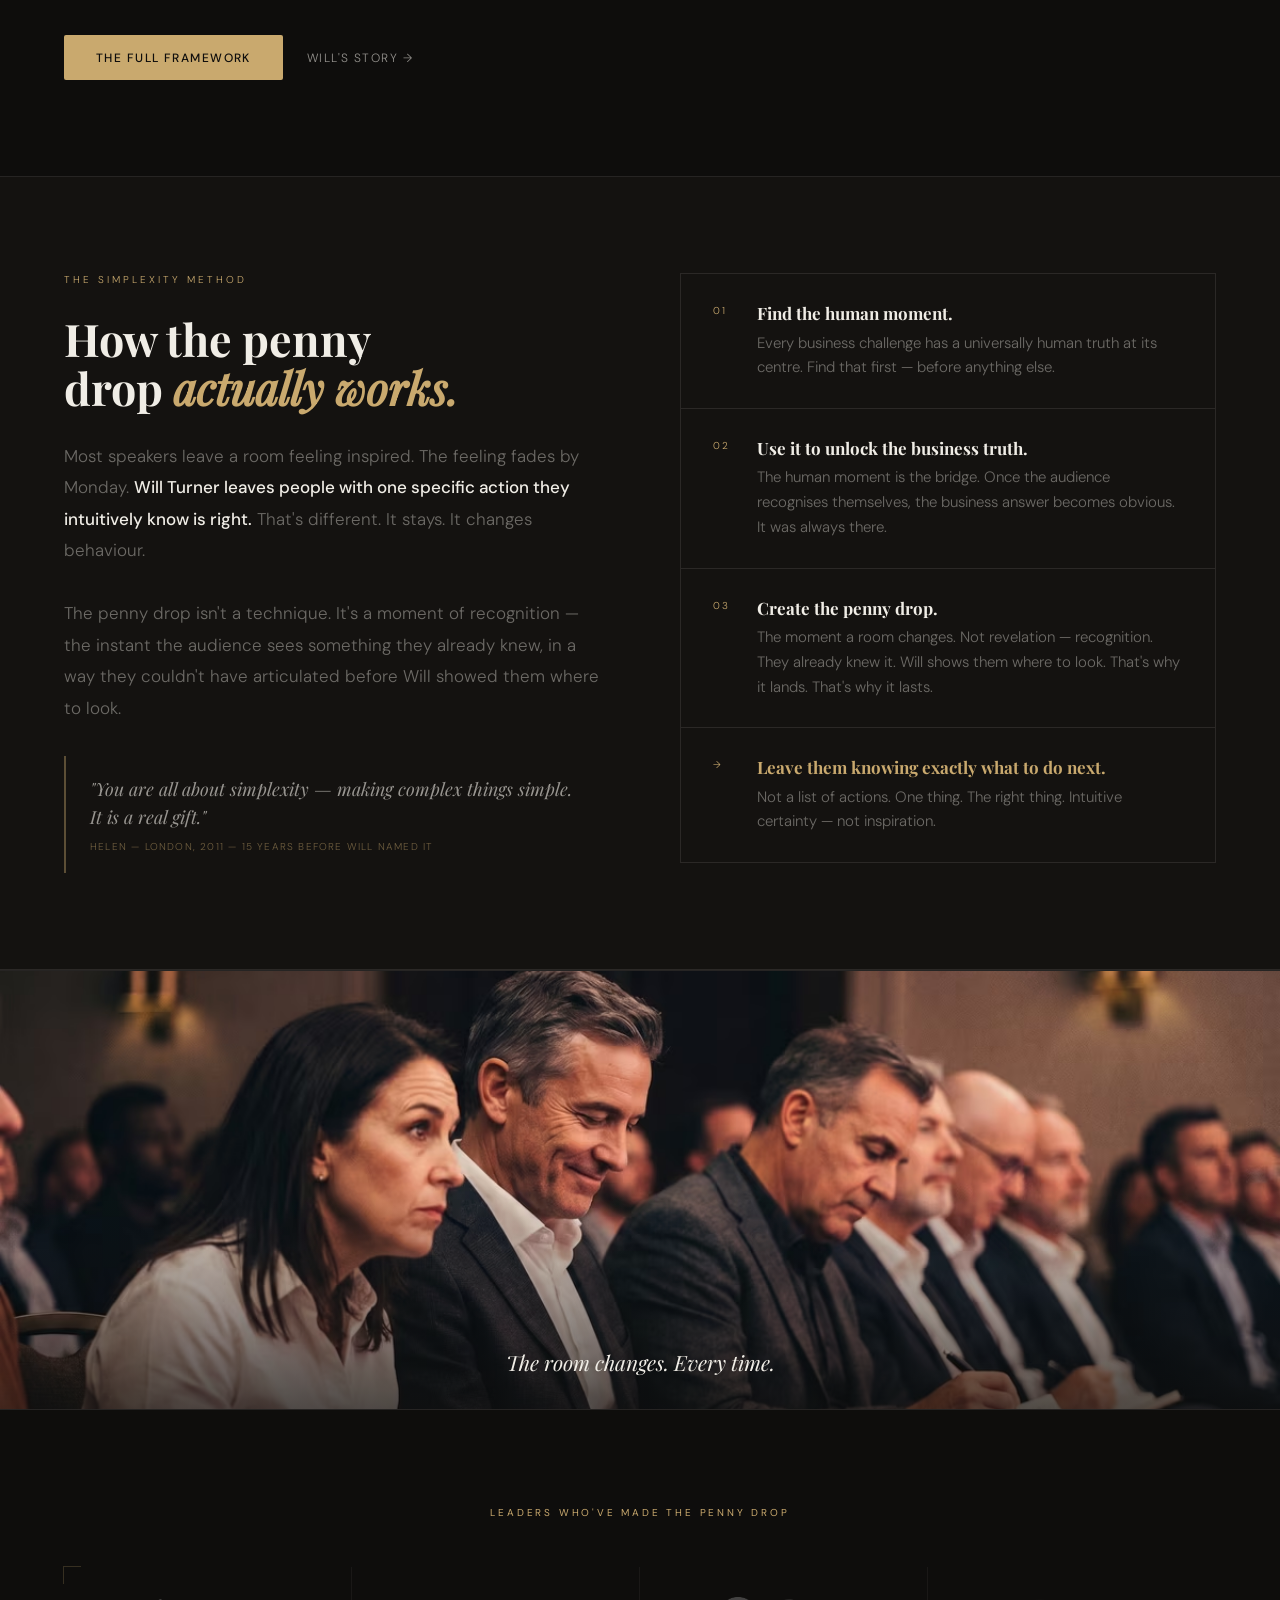
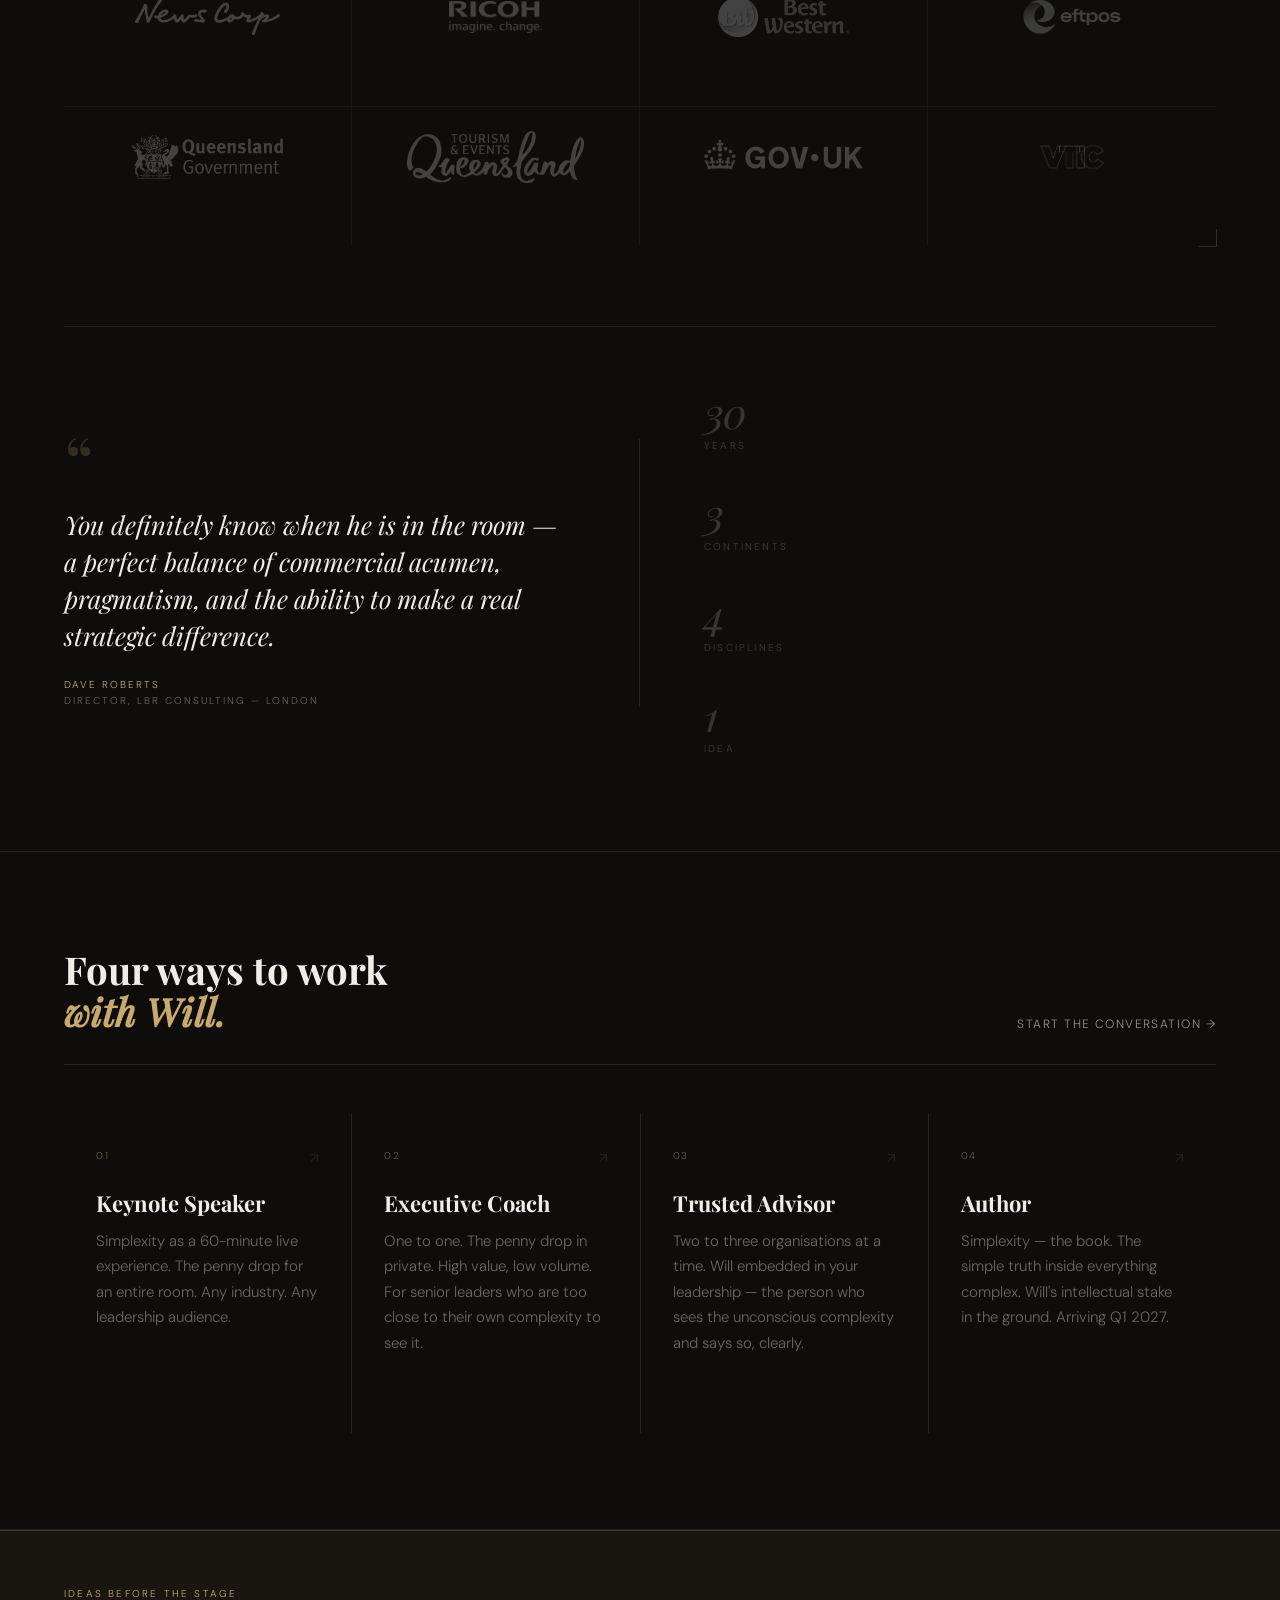
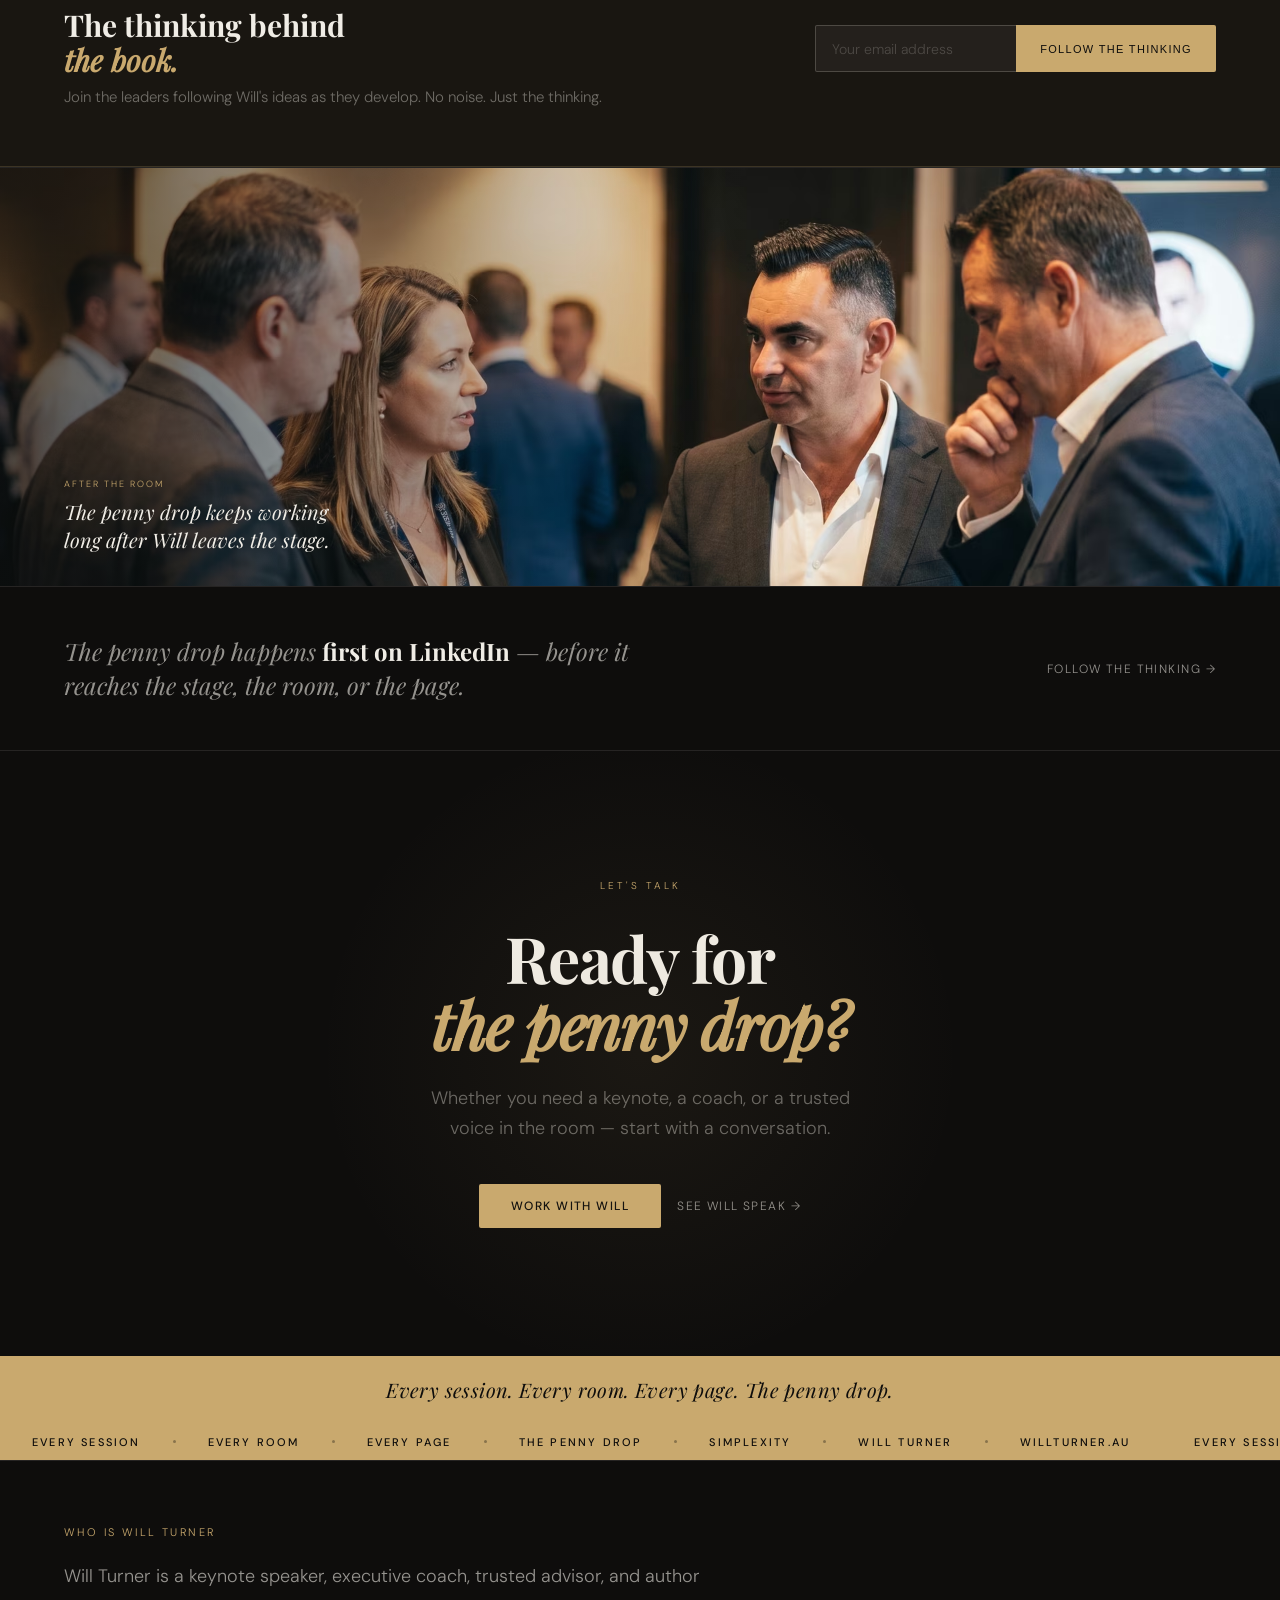
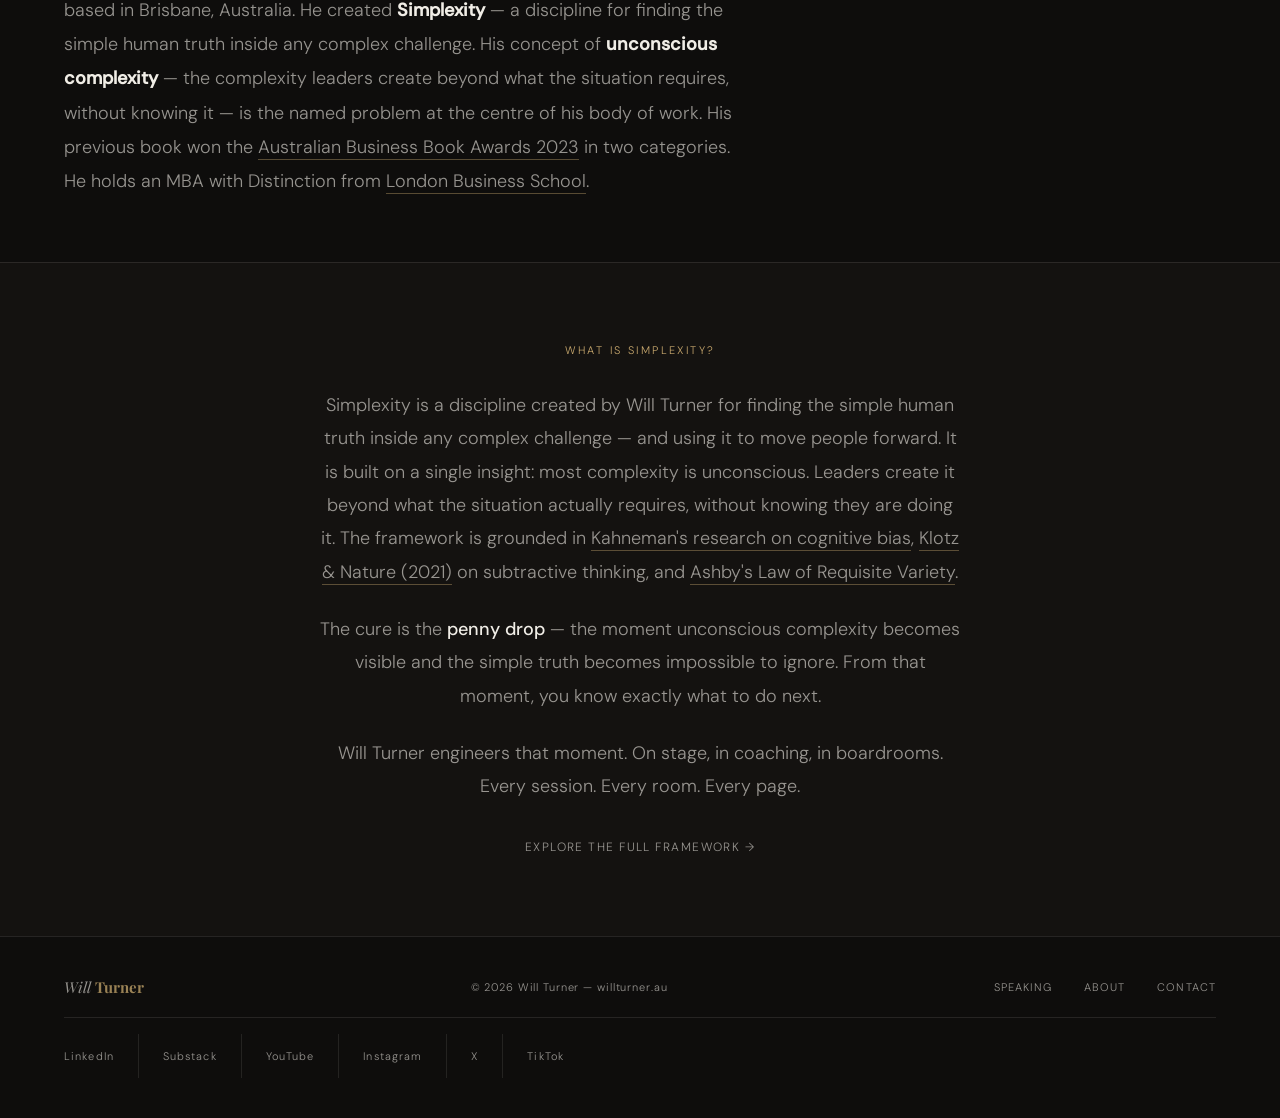
==== commit d11f9956: "Update index.html" ====
--- a/index.html
+++ b/index.html
@@ -56,7 +56,7 @@
   align-items: center;
   justify-content: space-between;
   gap: 0;
-  height: 88px;
+  height: 108px;
 }
 .logo-strip-cell {
   flex: 1;
@@ -65,54 +65,54 @@
   justify-content: center;
   height: 100%;
   position: relative;
-  padding: 0 8px;
+  padding: 0 12px;
 }
 /* Subtle dividers between cells */
 .logo-strip-cell + .logo-strip-cell::before {
   content: '';
   position: absolute;
   left: 0;
-  top: 24px;
-  bottom: 24px;
+  top: 28px;
+  bottom: 28px;
   width: 0.5px;
   background: rgba(240,237,230,0.06);
 }
 .logo-strip-img {
   display: block;
-  max-height: 28px;
-  width: 75%;
+  max-height: 40px;
+  width: 80%;
   object-fit: contain;
-  opacity: 0.18;
+  opacity: 0.2;
   filter: grayscale(100%) brightness(4);
   transition: opacity 0.35s ease, filter 0.35s ease;
 }
 .logo-strip-cell:hover .logo-strip-img {
-  opacity: 0.7;
+  opacity: 0.75;
   filter: grayscale(0%) brightness(1);
 }
-/* Per-logo optical sizing — matches grid section */
-.logo-strip-img[src*="news-corp-logo"]        { width: 62%; max-height: 22px; filter: invert(1) grayscale(100%) brightness(2); }
+/* Per-logo optical sizing */
+.logo-strip-img[src*="news-corp-logo"]        { width: 72%; max-height: 30px; filter: invert(1) grayscale(100%) brightness(2); }
 .logo-strip-cell:hover .logo-strip-img[src*="news-corp-logo"] { filter: invert(1) grayscale(0%) brightness(0.85); }
-.logo-strip-img[src*="ricoh"]                 { width: 44%; max-height: 20px; }
-.logo-strip-img[src*="best-western"]          { width: 62%; max-height: 28px; }
-.logo-strip-img[src*="eftpos"]                { width: 55%; max-height: 24px; }
-.logo-strip-img[src*="Queensland-Government"] { width: 78%; max-height: 32px; filter: invert(1) grayscale(100%) brightness(2); }
+.logo-strip-img[src*="ricoh"]                 { width: 52%; max-height: 28px; }
+.logo-strip-img[src*="best-western"]          { width: 72%; max-height: 38px; }
+.logo-strip-img[src*="eftpos"]                { width: 64%; max-height: 32px; }
+.logo-strip-img[src*="Queensland-Government"] { width: 84%; max-height: 44px; filter: invert(1) grayscale(100%) brightness(2); }
 .logo-strip-cell:hover .logo-strip-img[src*="Queensland-Government"] { filter: invert(1) grayscale(0%) brightness(0.85); }
-.logo-strip-img[src*="tourism-and-events"]    { width: 68%; max-height: 36px; }
-.logo-strip-img[src*="gov-uk"]               { width: 58%; max-height: 28px; }
-.logo-strip-img[src*="VTIC"]                  { width: 46%; max-height: 28px; filter: grayscale(100%) brightness(5) contrast(1.2); }
+.logo-strip-img[src*="tourism-and-events"]    { width: 78%; max-height: 48px; }
+.logo-strip-img[src*="gov-uk"]                { width: 68%; max-height: 36px; }
+.logo-strip-img[src*="VTIC"]                  { width: 54%; max-height: 36px; filter: grayscale(100%) brightness(5) contrast(1.2); }
 .logo-strip-cell:hover .logo-strip-img[src*="VTIC"] { filter: grayscale(0%) brightness(1) contrast(1); }
 
 @media(max-width:860px) {
   .logo-strip { padding: 0 1.5rem; }
   .logo-strip-inner { flex-wrap: wrap; height: auto; padding: 1.5rem 0; gap: 0; }
-  .logo-strip-cell { flex: 0 0 25%; height: 56px; padding: 0 4px; }
+  .logo-strip-cell { flex: 0 0 25%; height: 64px; padding: 0 6px; }
   .logo-strip-cell + .logo-strip-cell::before { display: none; }
-  .logo-strip-img { width: 80% !important; max-height: 24px !important; }
+  .logo-strip-img { width: 80% !important; max-height: 30px !important; }
 }
 @media(max-width:560px) {
   .logo-strip { padding: 0 1.25rem; }
-  .logo-strip-cell { flex: 0 0 25%; height: 48px; }
+  .logo-strip-cell { flex: 0 0 25%; height: 52px; }
 }
 
 /* ============================================================
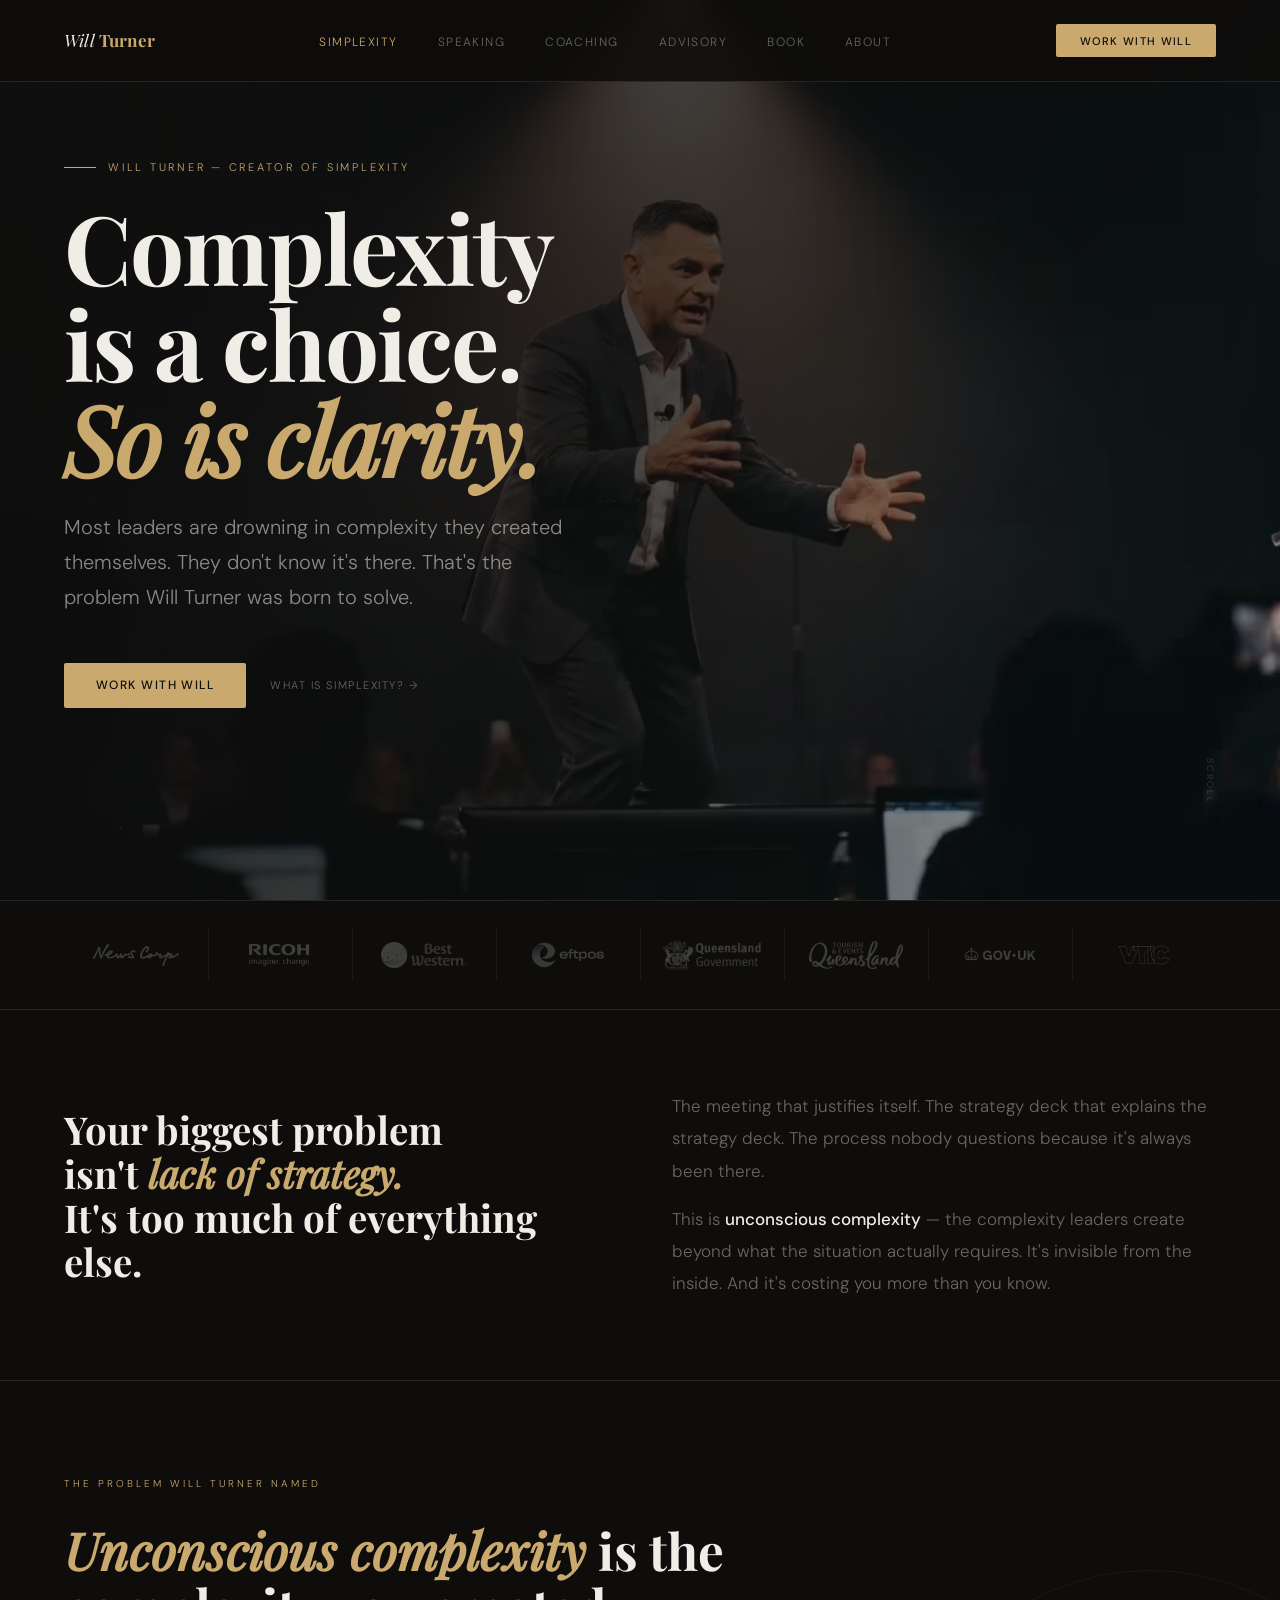
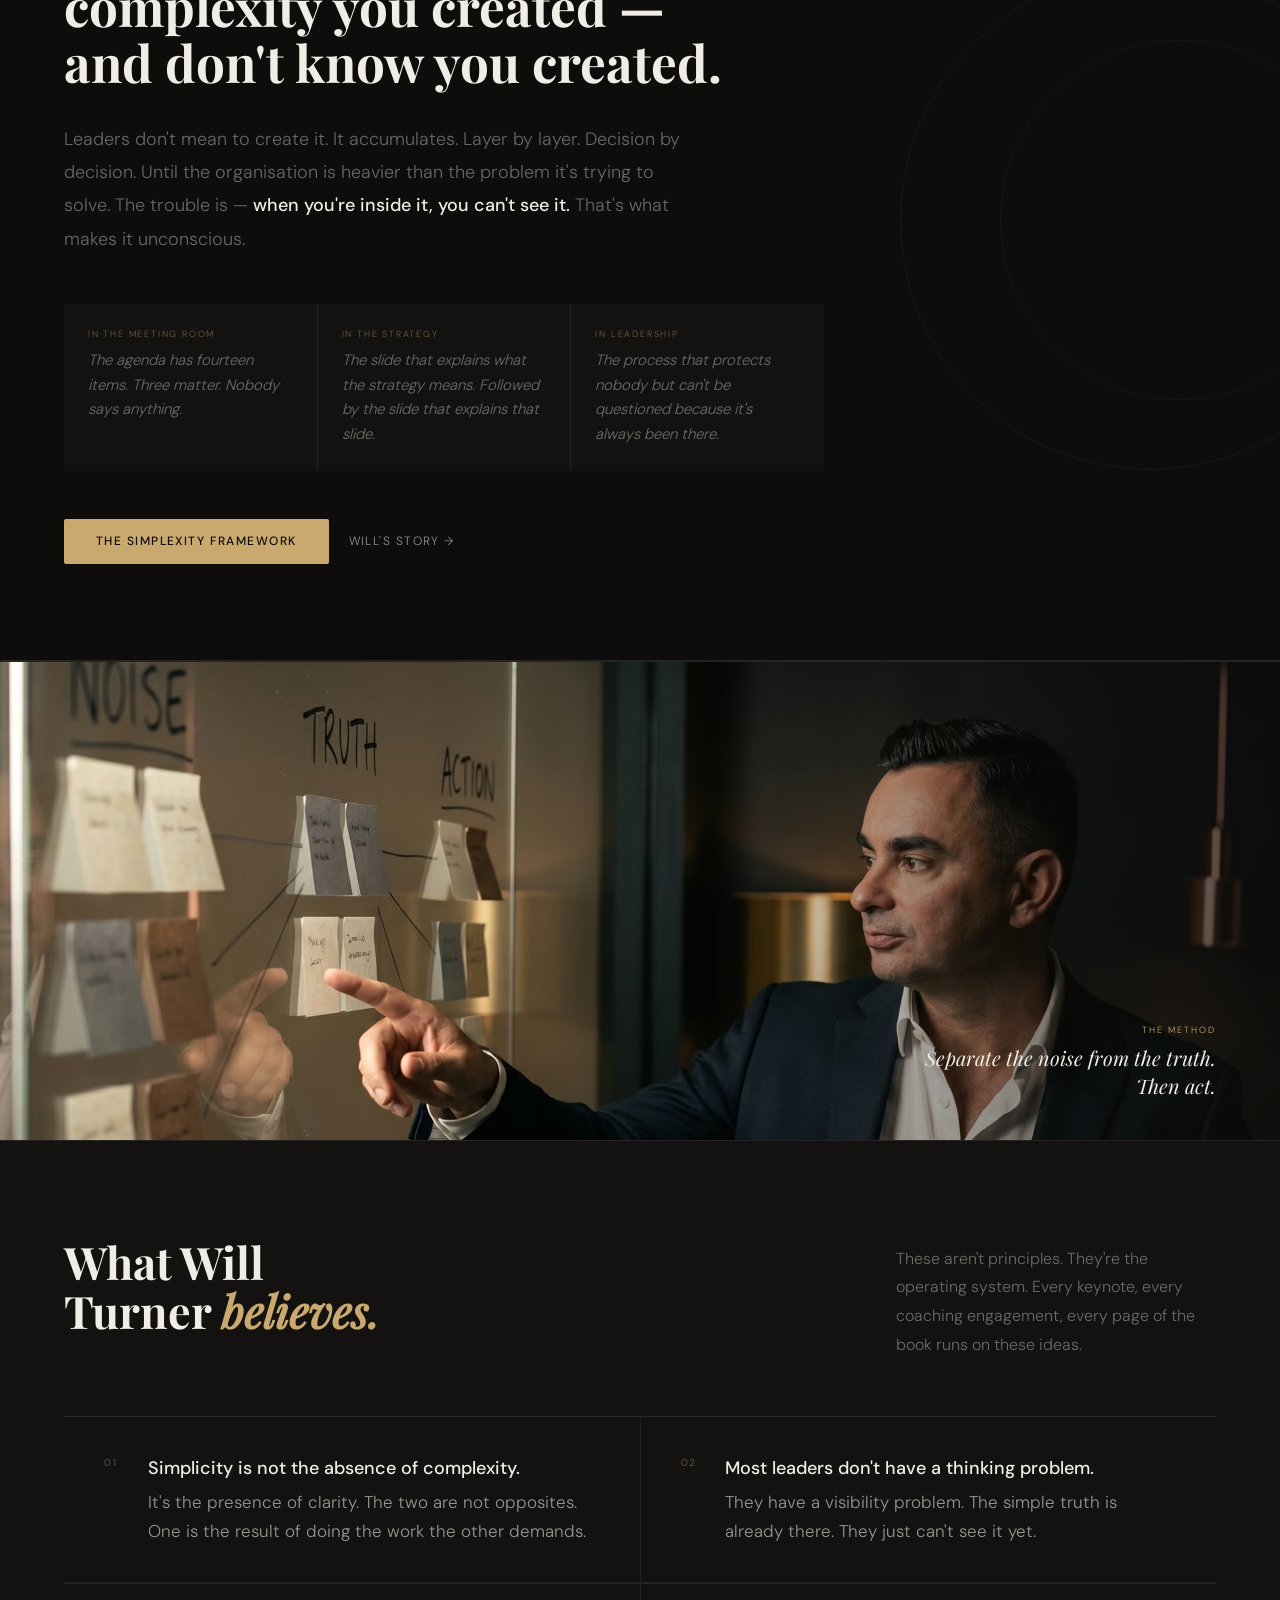
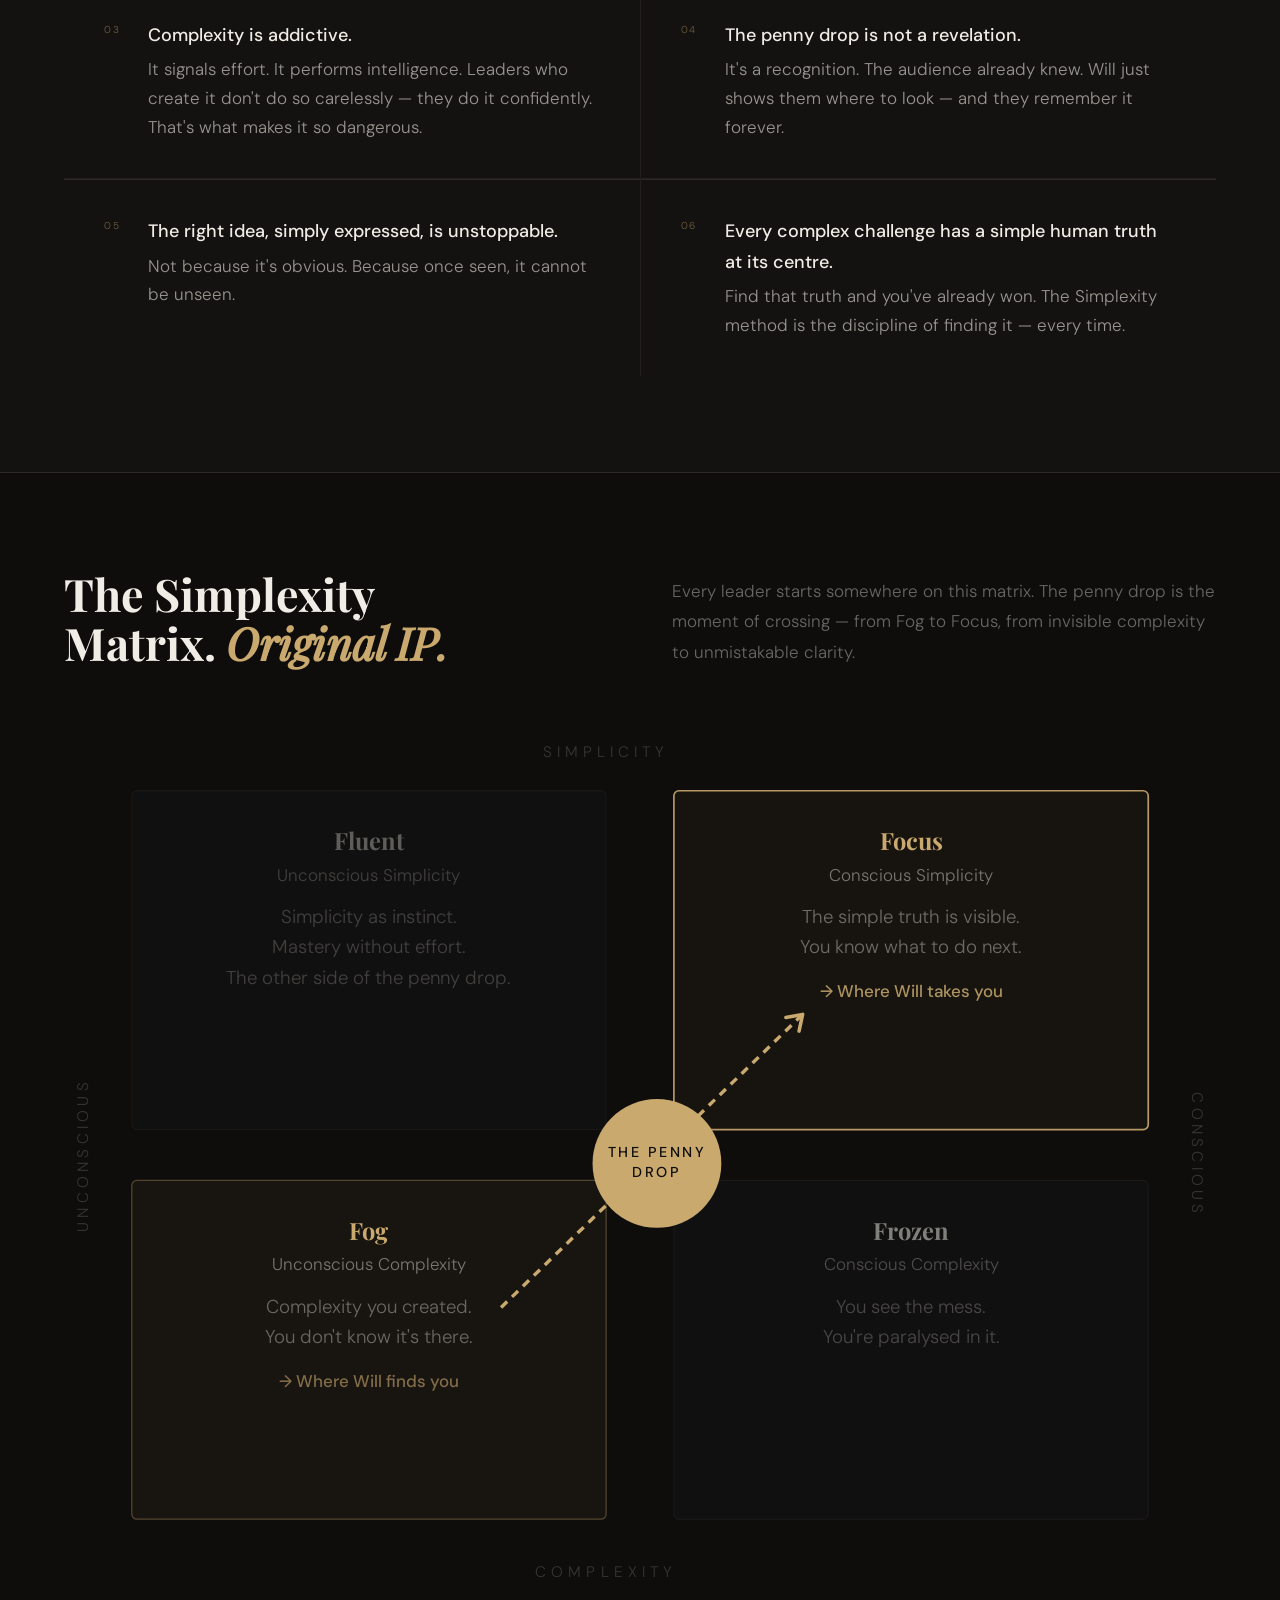
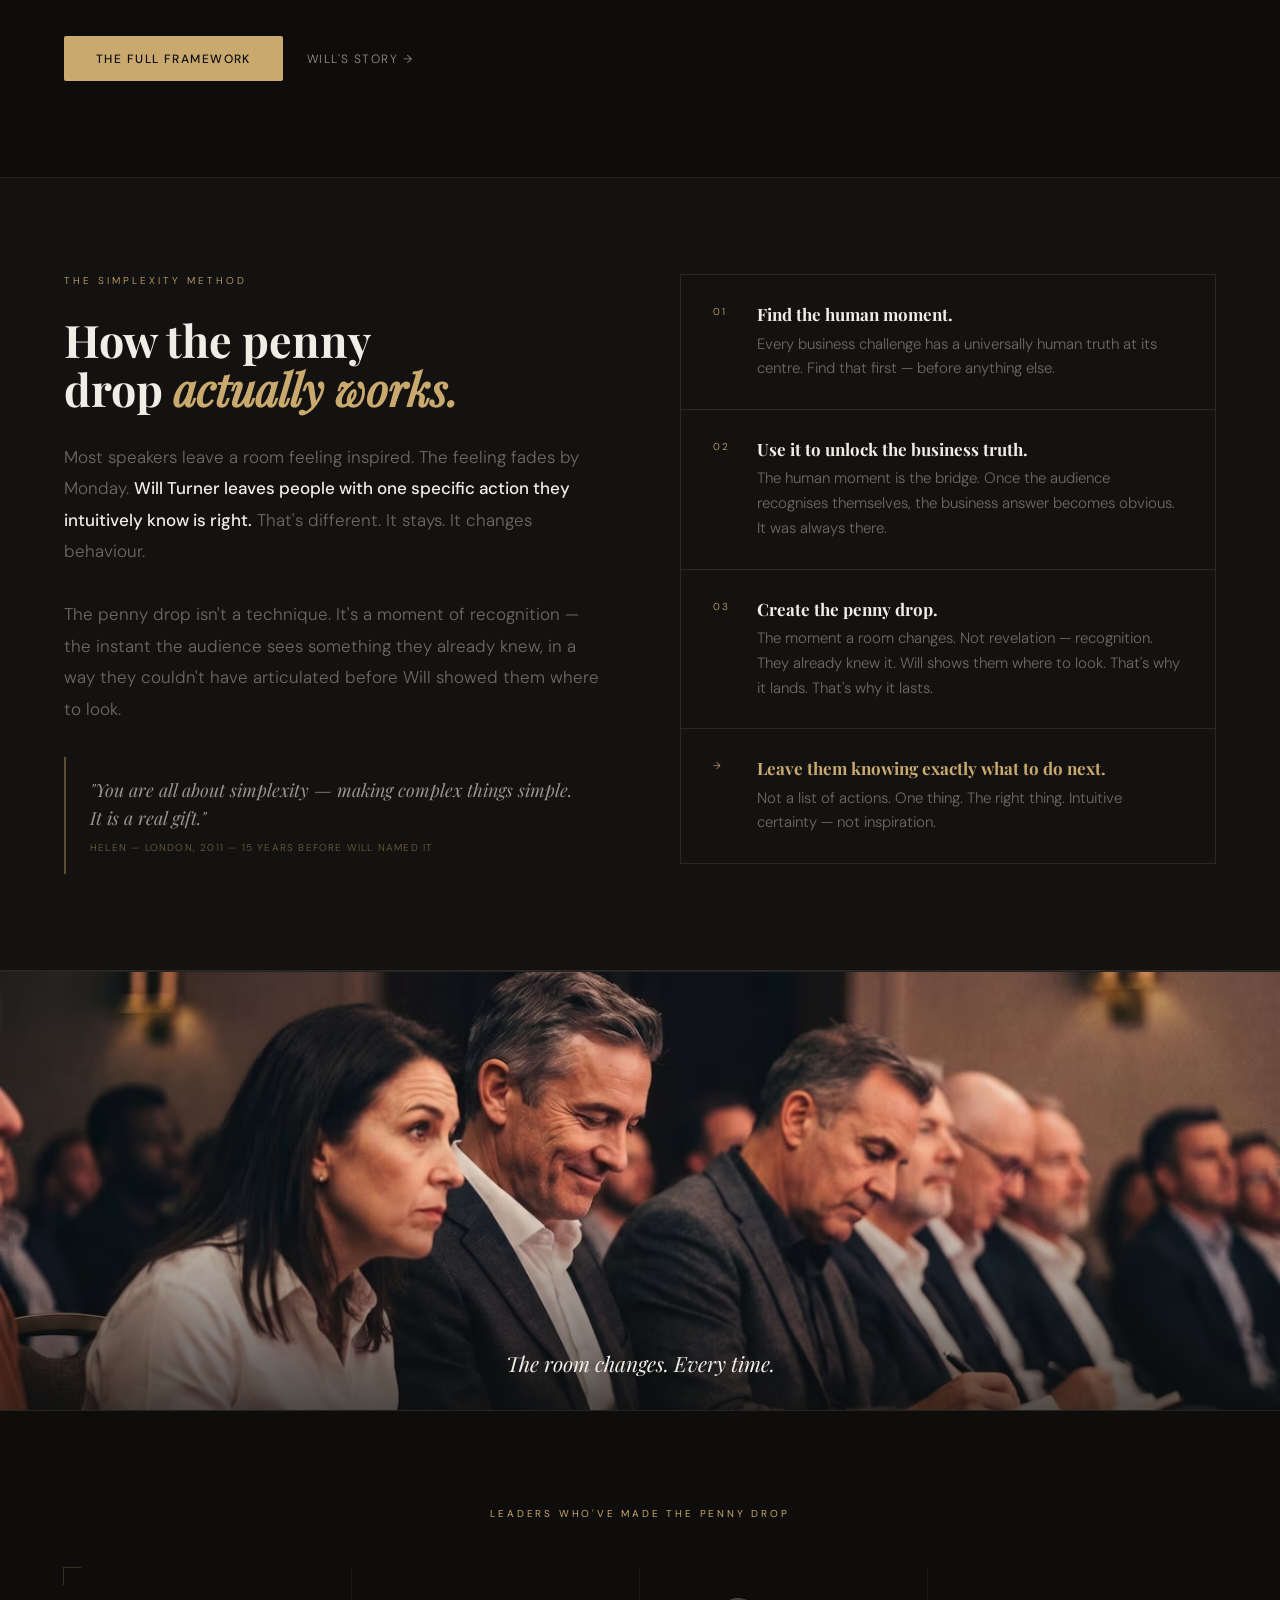
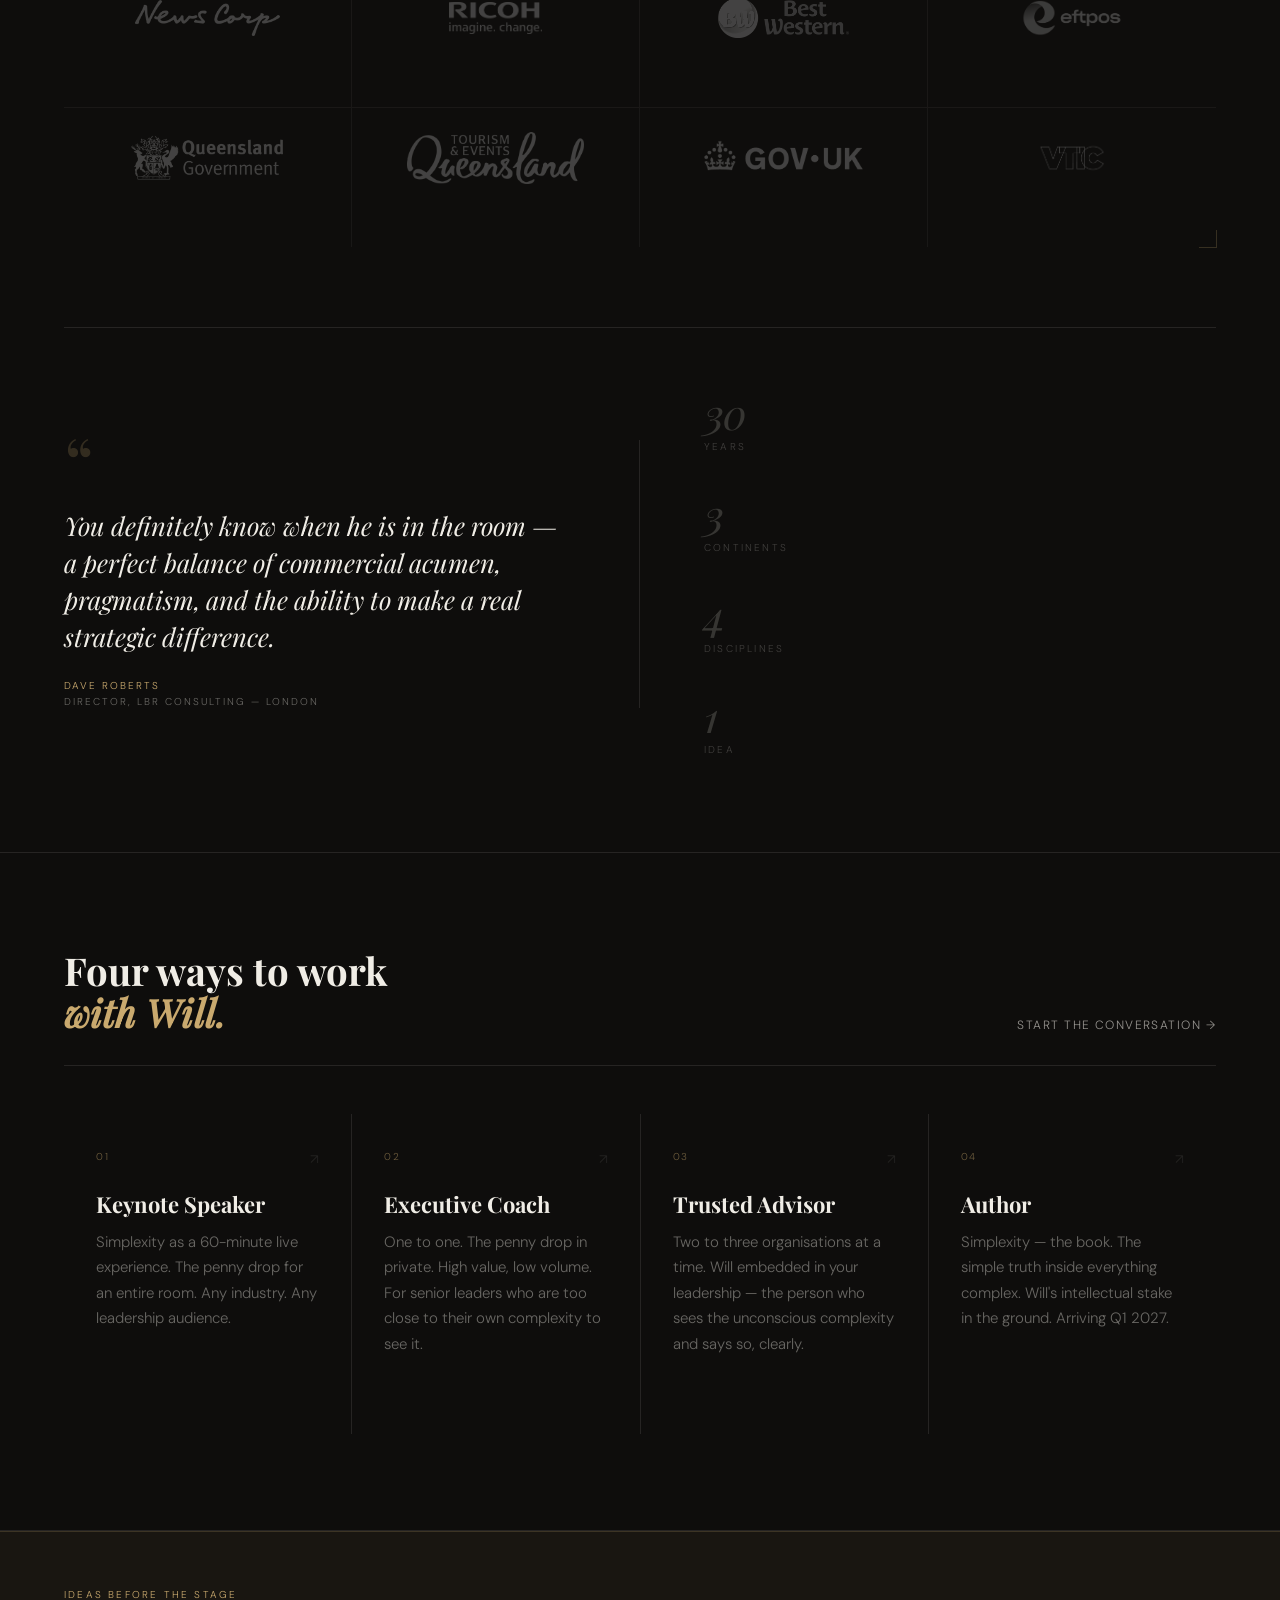
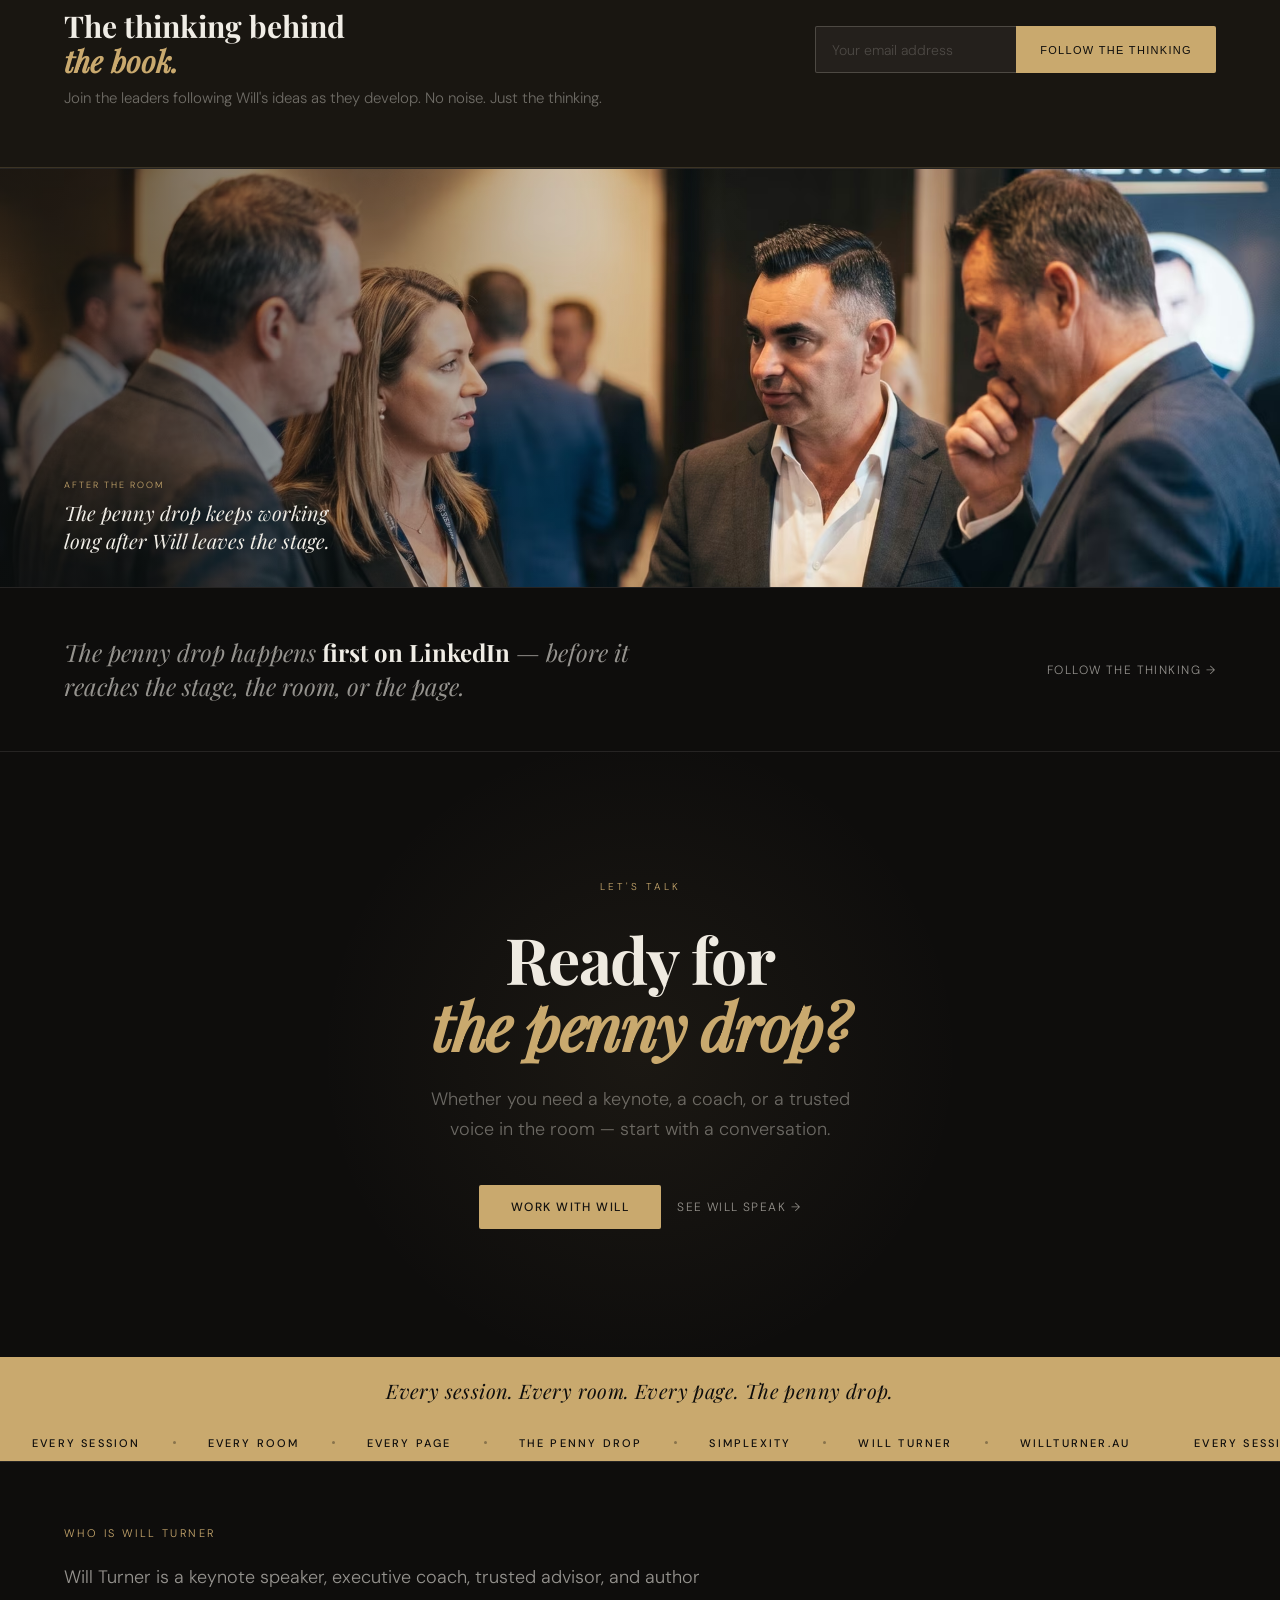
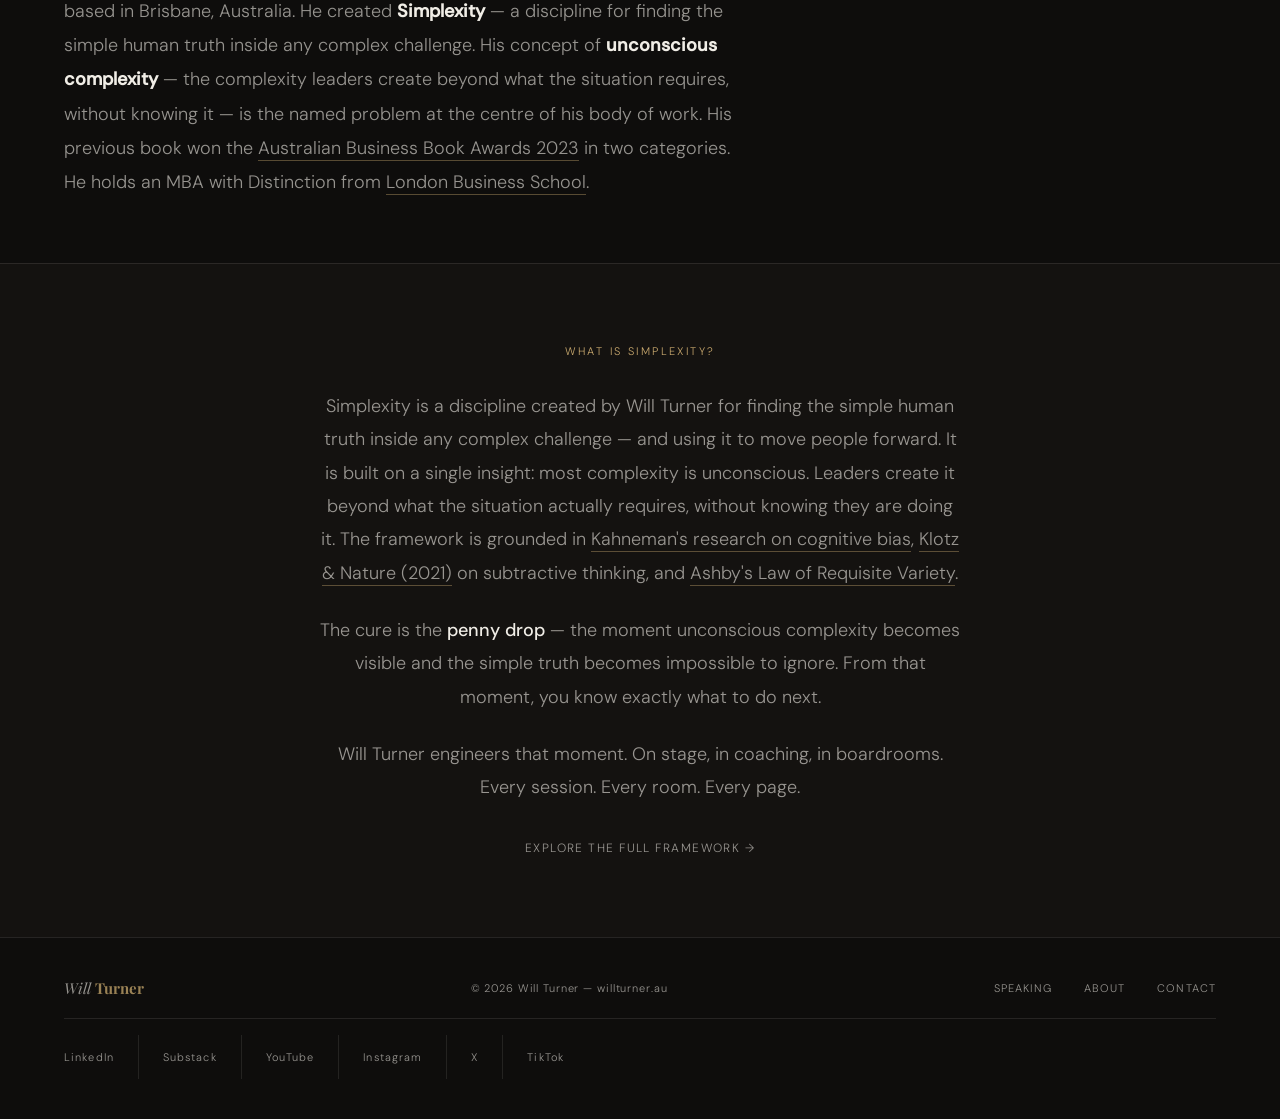
==== commit fb1b7e89: "Update index.html" ====
--- a/index.html
+++ b/index.html
@@ -47,6 +47,7 @@
    LOGO STRIP — post-hero, single row, no copy
    ============================================================ */
 .logo-strip {
+  border-top: 0.5px solid var(--cream-10);
   border-bottom: 0.5px solid var(--cream-10);
   background: var(--ink);
   padding: 0 4rem;
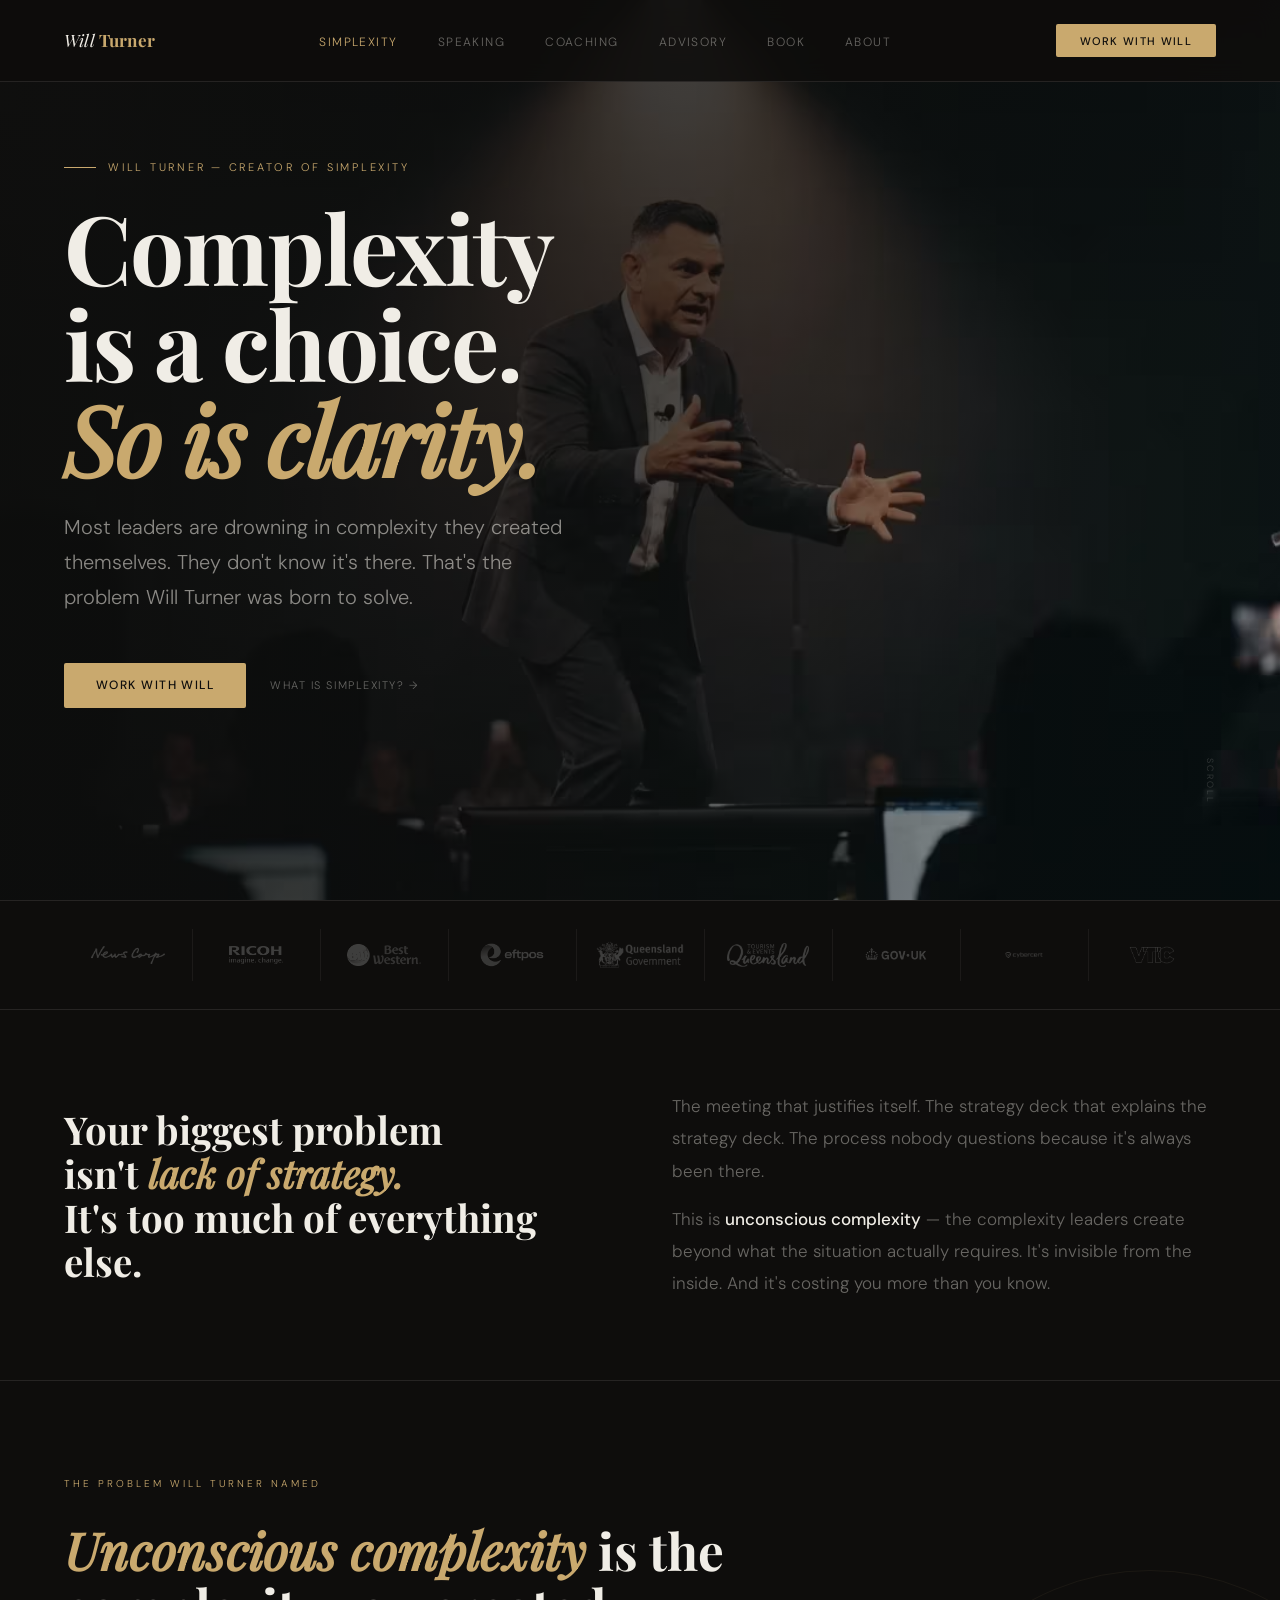
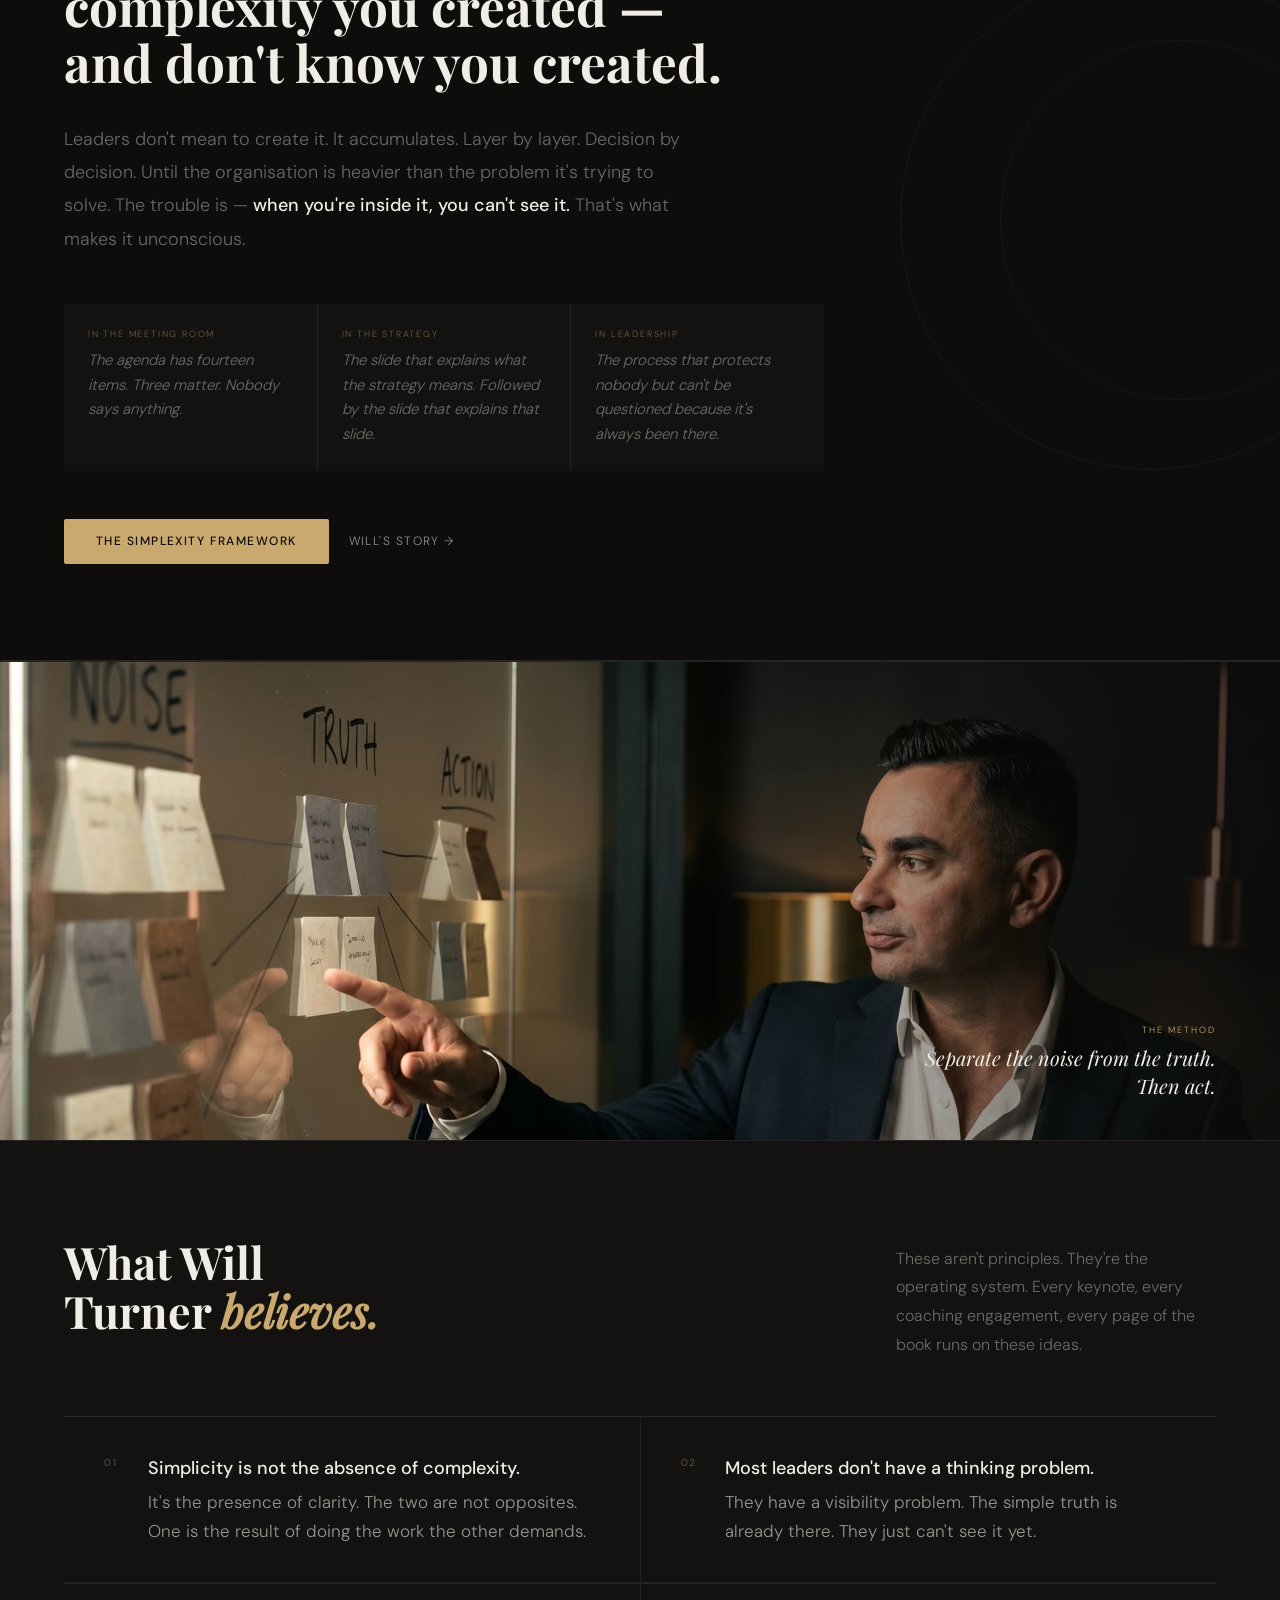
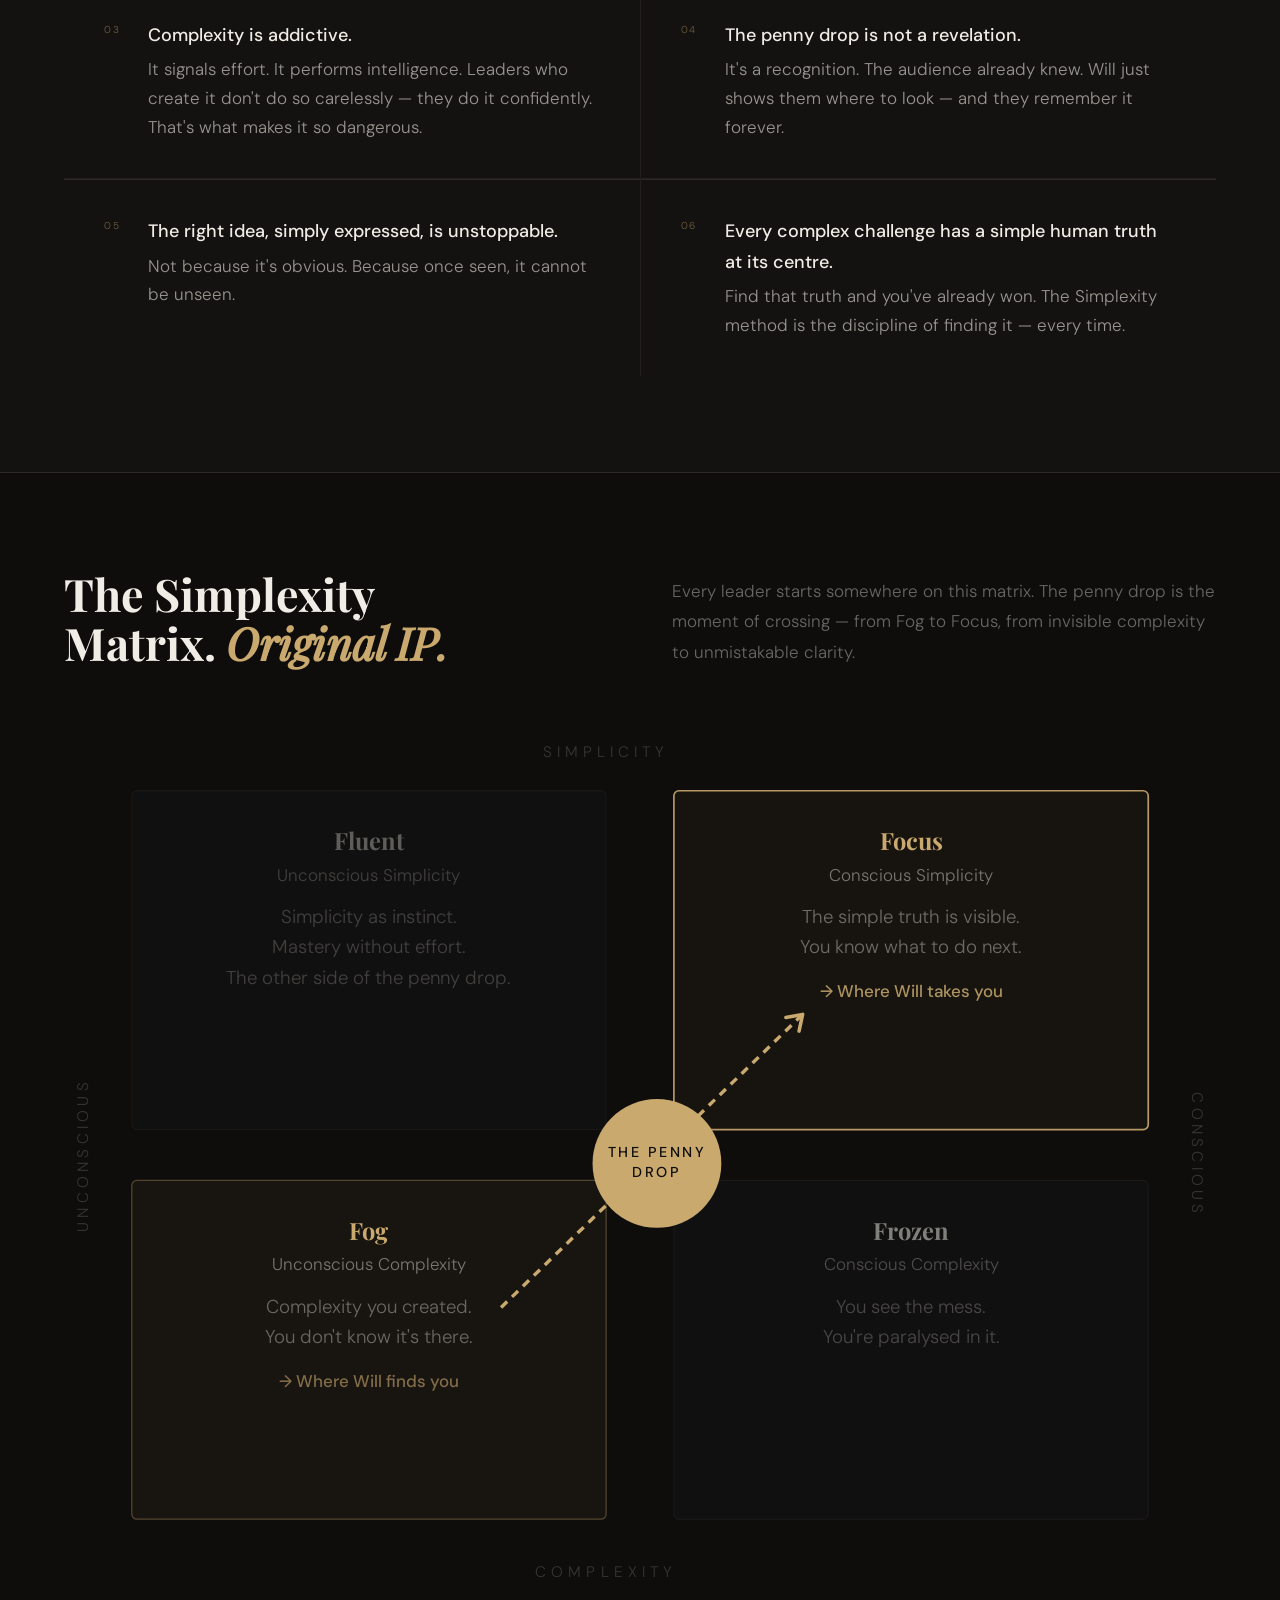
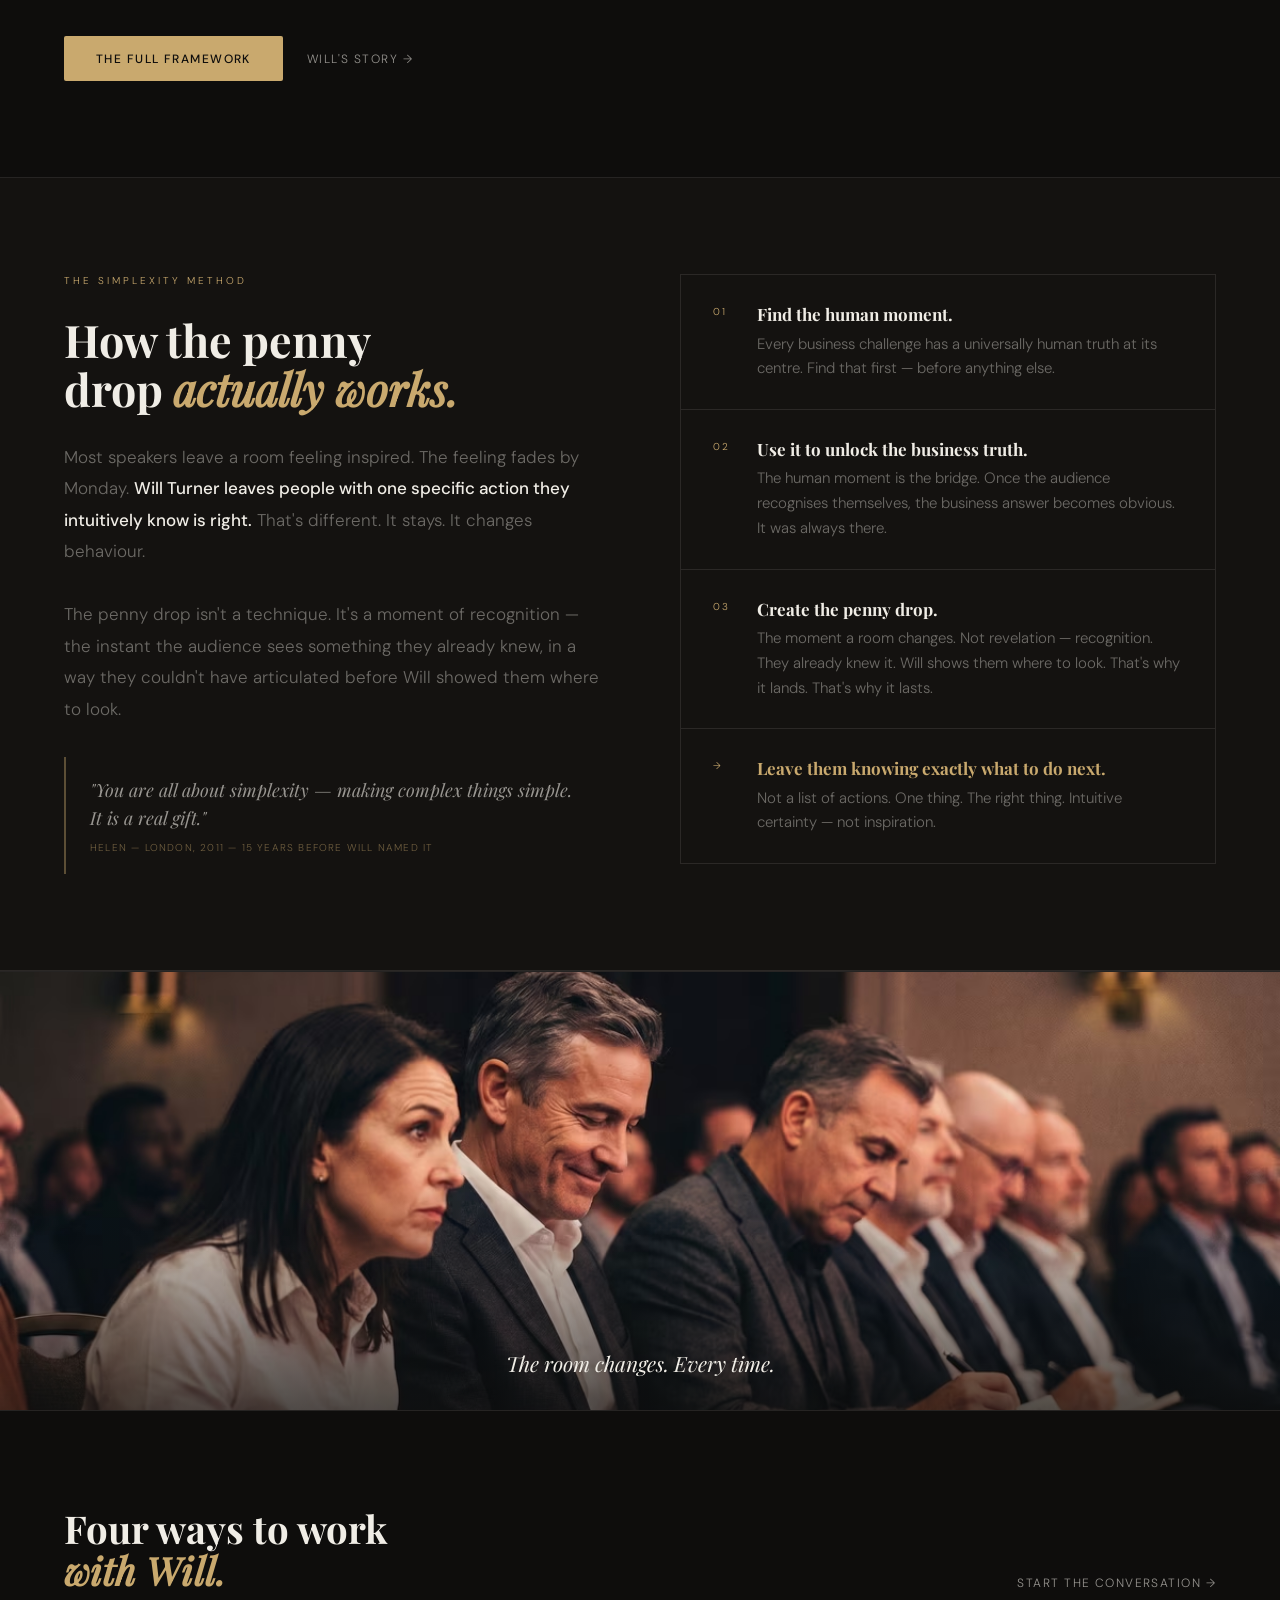
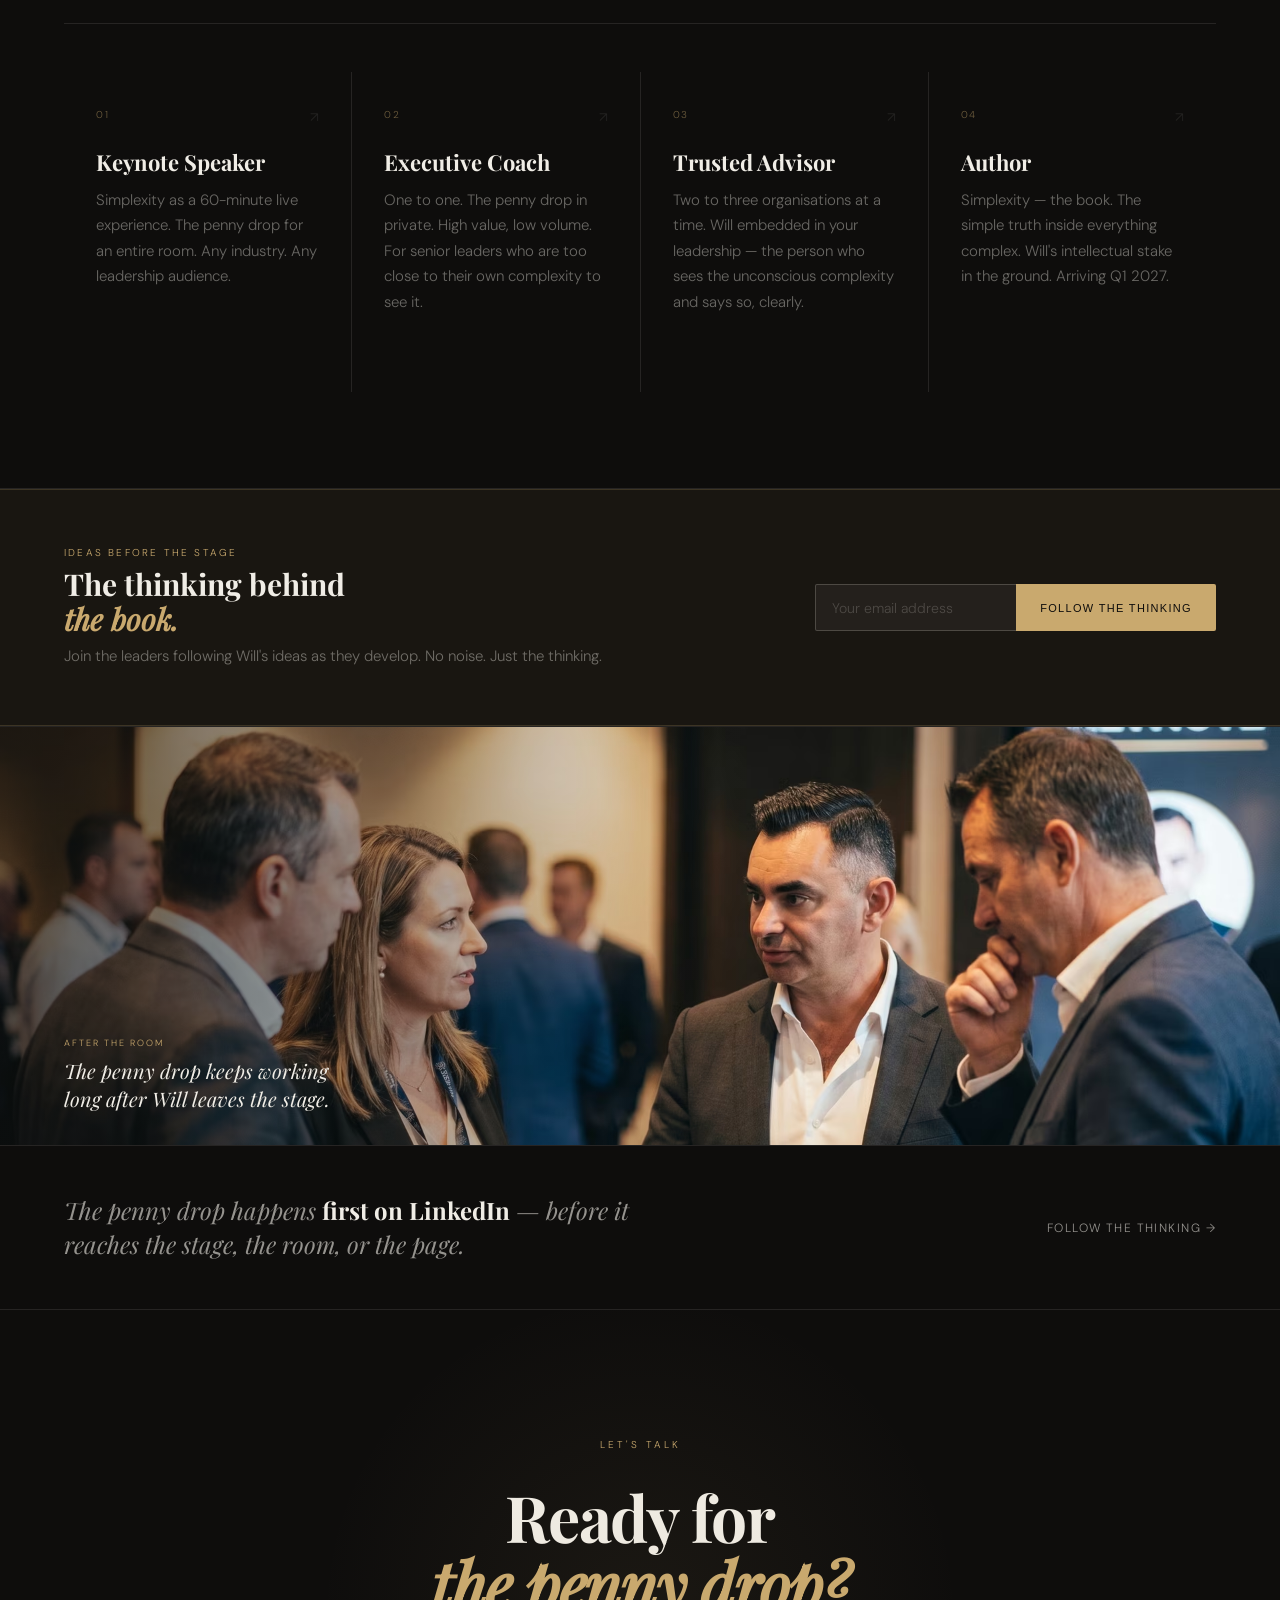
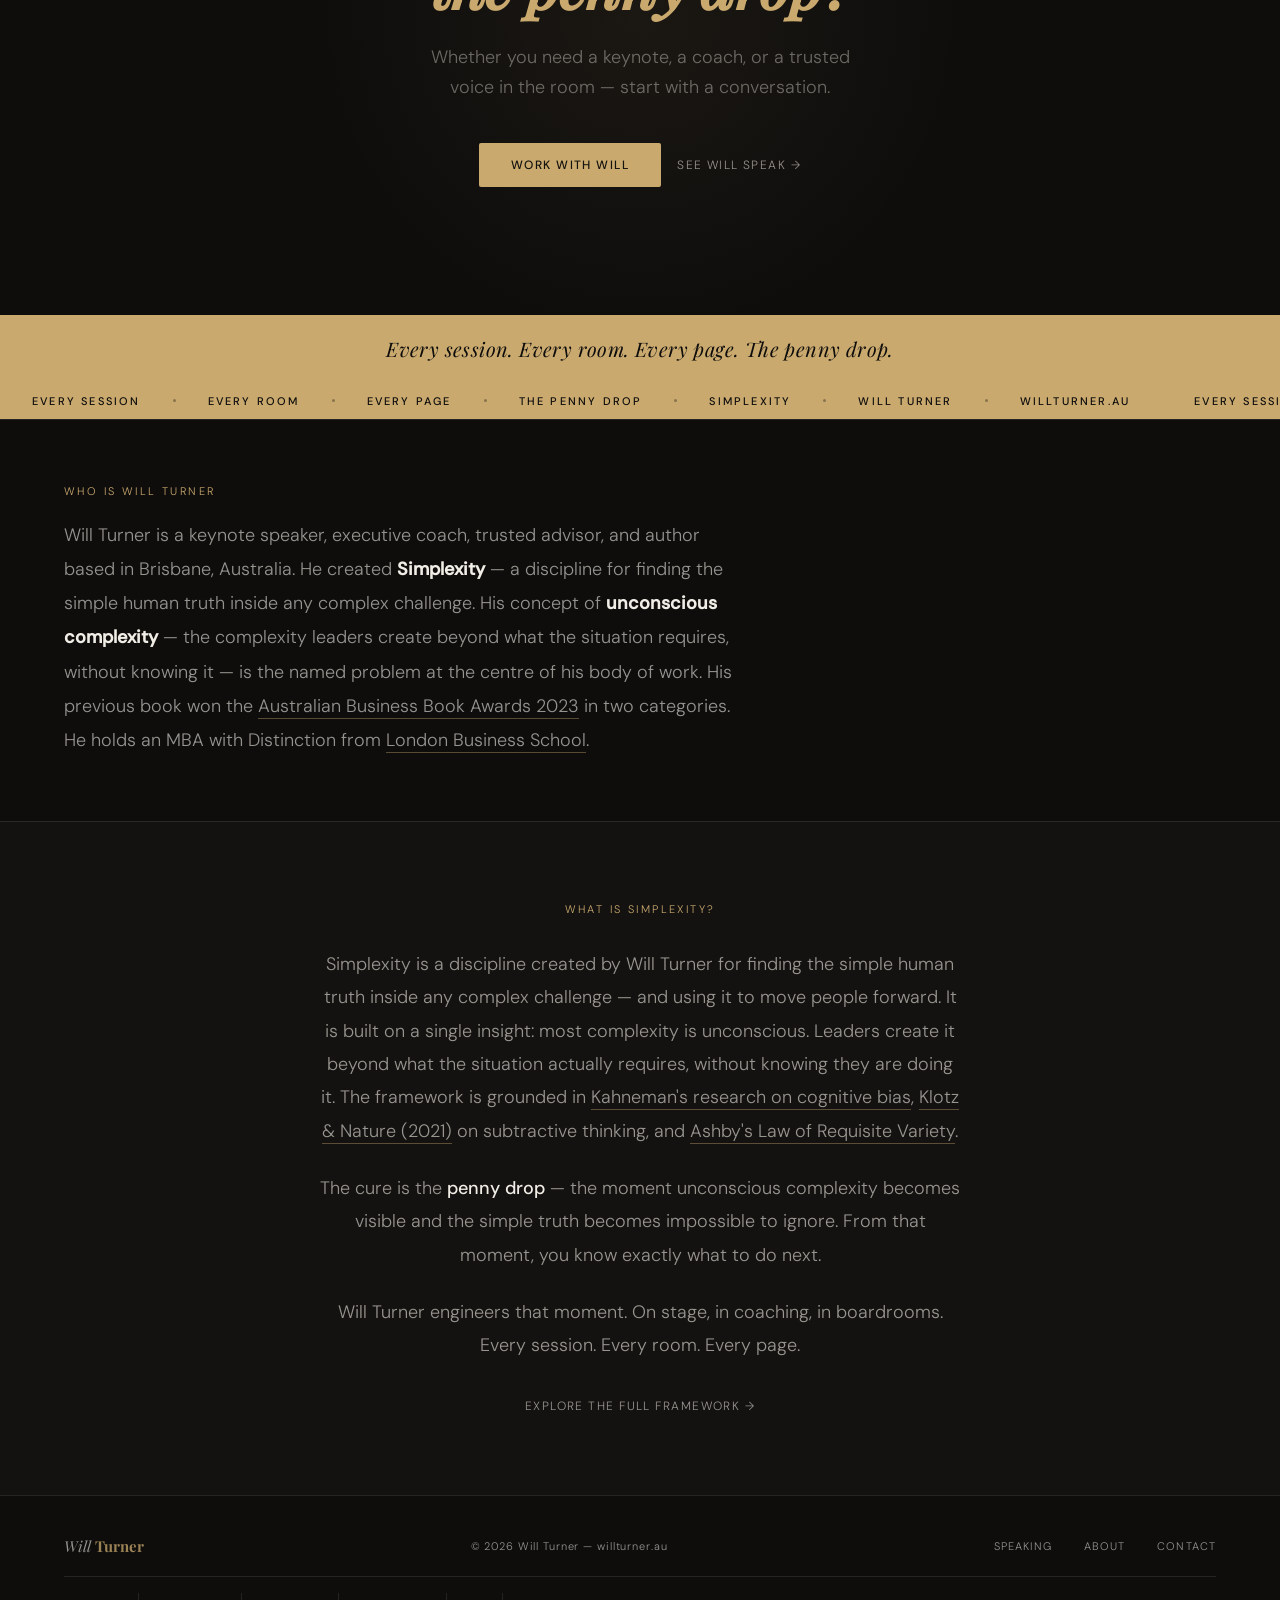
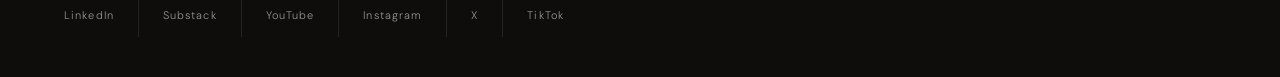
==== commit 914708c1: "Update index.html" ====
--- a/index.html
+++ b/index.html
@@ -92,10 +92,12 @@
   filter: grayscale(0%) brightness(1);
 }
 /* Per-logo optical sizing */
-.logo-strip-img[src*="news-corp-logo"]        { width: 72%; max-height: 30px; filter: invert(1) grayscale(100%) brightness(2); }
 .logo-strip-cell:hover .logo-strip-img[src*="news-corp-logo"] { filter: invert(1) grayscale(0%) brightness(0.85); }
 .logo-strip-img[src*="ricoh"]                 { width: 52%; max-height: 28px; }
 .logo-strip-img[src*="best-western"]          { width: 72%; max-height: 38px; }
+.logo-strip-img[src*="cybercert"]             { width: 62%; max-height: 28px; filter: invert(1) grayscale(100%) brightness(2); }
+.logo-strip-img[src*="news-corp-logo"]        { width: 72%; max-height: 30px; filter: invert(1) grayscale(100%) brightness(2); }
+.logo-strip-cell:hover .logo-strip-img[src*="cybercert"] { filter: invert(1) grayscale(0%) brightness(0.85); }
 .logo-strip-img[src*="eftpos"]                { width: 64%; max-height: 32px; }
 .logo-strip-img[src*="Queensland-Government"] { width: 84%; max-height: 44px; filter: invert(1) grayscale(100%) brightness(2); }
 .logo-strip-cell:hover .logo-strip-img[src*="Queensland-Government"] { filter: invert(1) grayscale(0%) brightness(0.85); }
@@ -551,24 +553,6 @@
   letter-spacing: 0.12em;
   text-transform: uppercase;
   color: rgba(201,169,110,0.5);
-}
-
-/* ============================================================
-   SOCIAL PROOF — client logos + testimonial
-   ============================================================ */
-
-/* ── Section wrapper ── */
-.proof-section {
-  padding: 6rem 4rem;
-  border-bottom: 0.5px solid var(--cream-10);
-  position: relative;
-}
-.proof-section::before {
-  content: '';
-  position: absolute;
-  top: 0; left: 4rem; right: 4rem;
-  height: 0.5px;
-  background: linear-gradient(90deg, transparent, rgba(201,169,110,0.15) 20%, rgba(201,169,110,0.15) 80%, transparent);
 }
 
 /* ── Eyebrow ── */
@@ -661,15 +645,15 @@
 }
 
 /* ── Per-logo optical width — tuned to aspect ratio and mark weight ── */
+/* Ricoh — wide wordmark, bold weight */
+.proof-logo-img[src*="ricoh"]                  { width: 52%; max-height: 32px; }
+
+/* Best Western — wide lockup with icon */
+.proof-logo-img[src*="best-western"]           { width: 70%; max-height: 40px; }
+
 /* News Corp script wordmark — wide, 4:1 ratio */
 .proof-logo-img[src*="news-corp-logo"]         { width: 70%; max-height: 36px; filter: invert(1) grayscale(100%) brightness(2); }
 .proof-logo-cell:hover .proof-logo-img[src*="news-corp-logo"] { filter: invert(1) grayscale(0%) brightness(0.85); }
-
-/* Ricoh — wide wordmark, bold weight */
-.proof-logo-img[src*="ricoh"]                  { width: 52%; max-height: 32px; }
-
-/* Best Western — wide lockup with icon */
-.proof-logo-img[src*="best-western"]           { width: 70%; max-height: 40px; }
 
 /* eftpos — medium-wide, light colour on dark bg already */
 .proof-logo-img[src*="eftpos"]                 { width: 68%; max-height: 36px; }
@@ -1146,6 +1130,7 @@
     <div class="logo-strip-cell" data-src="client-logos/Queensland-Government-logo.png" data-name="Queensland Government"></div>
     <div class="logo-strip-cell" data-src="client-logos/tourism-and-events-queensland-seeklogo.png" data-name="Tourism Queensland"></div>
     <div class="logo-strip-cell" data-src="client-logos/gov-uk.png" data-name="GOV.UK"></div>
+    <div class="logo-strip-cell" data-src="client-logos/cybercert.png" data-name="CyberCert"></div>
     <div class="logo-strip-cell" data-src="client-logos/VTIC.webp" data-name="VTIC"></div>
   </div>
 </div>
@@ -1420,130 +1405,7 @@
 </div>
 
 <!-- ============================================================
-     SECTION 7 — SOCIAL PROOF
-     Logo files go in /client-logos/ — see comment on each cell
-     ============================================================ -->
-<section class="proof-section reveal" aria-label="Client organisations and testimonial">
-
-  <div class="proof-eyebrow">Leaders who've made the penny drop</div>
-
-  <!-- ── Logo grid: 4 × 2 ──────────────────────────────────────────
-       Drop your logo files into a /client-logos/ folder in the repo root.
-       Name them exactly as shown in each data-src attribute.
-       PNG with transparent background preferred. Min 300px wide.
-       The JS below handles missing files gracefully — name shows instead.
-       ──────────────────────────────────────────────────────────── -->
-  <div class="proof-logo-grid" id="proof-grid">
-
-    <!-- Row 1 -->
-    <div class="proof-logo-cell" data-src="client-logos/news-corp-logo.png" data-name="News Corp Australia" data-sector="Media"></div>
-    <div class="proof-logo-cell" data-src="client-logos/ricoh.png" data-name="Ricoh Europe" data-sector="Technology"></div>
-    <div class="proof-logo-cell" data-src="client-logos/best-western.png" data-name="Best Western" data-sector="Hospitality"></div>
-    <div class="proof-logo-cell" data-src="client-logos/eftpos_logo_hor_rev_rgb.png" data-name="eftpos Australia" data-sector="Finance"></div>
-
-    <!-- Row 2 -->
-    <div class="proof-logo-cell" data-src="client-logos/Queensland-Government-logo.png" data-name="Queensland Government" data-sector="Government"></div>
-    <div class="proof-logo-cell" data-src="client-logos/tourism-and-events-queensland-seeklogo.png" data-name="Tourism & Events Queensland" data-sector="Tourism"></div>
-    <div class="proof-logo-cell" data-src="client-logos/gov-uk.png" data-name="GOV.UK" data-sector="Government · UK"></div>
-    <div class="proof-logo-cell" data-src="client-logos/VTIC.webp" data-name="Victorian Tourism Industry Council" data-sector="Tourism"></div>
-
-  </div>
-
-  <!-- ── Testimonial + stats ──────────────────────────────────── -->
-  <div class="proof-testimonial">
-
-    <div class="proof-quote-block">
-      <span class="proof-quote-mark" aria-hidden="true">“</span>
-      <p class="proof-quote-text">You definitely know when he is in the room &mdash; a perfect balance of commercial acumen, pragmatism, and the ability to make a real strategic difference.</p>
-      <div class="proof-quote-attr">
-        Dave Roberts
-        <span>Director, LBR Consulting &mdash; London</span>
-      </div>
-    </div>
-
-    <div class="proof-stat-block">
-      <div class="proof-stat">
-        <div class="proof-stat-num">30</div>
-        <div class="proof-stat-label">Years</div>
-      </div>
-      <div class="proof-stat">
-        <div class="proof-stat-num">3</div>
-        <div class="proof-stat-label">Continents</div>
-      </div>
-      <div class="proof-stat">
-        <div class="proof-stat-num">4</div>
-        <div class="proof-stat-label">Disciplines</div>
-      </div>
-      <div class="proof-stat">
-        <div class="proof-stat-num">1</div>
-        <div class="proof-stat-label">Idea</div>
-      </div>
-    </div>
-
-  </div>
-
-</section>
-
-<script>
-/* ── Social proof logo loader ──
-   Reads data-src / data-name / data-sector from each .proof-logo-cell.
-   If image loads  → shows it + name on hover.
-   If image 404s   → gracefully shows the client name as styled text.
-*/
-(function(){
-  var cells = document.querySelectorAll('#proof-grid .proof-logo-cell');
-  cells.forEach(function(cell){
-    var src    = cell.dataset.src;
-    var name   = cell.dataset.name   || '';
-    var sector = cell.dataset.sector || '';
-
-    var nameEl = document.createElement('div');
-    nameEl.className = 'proof-logo-name';
-    nameEl.textContent = name;
-    nameEl.setAttribute('aria-hidden','true');
-
-    var sectorEl = document.createElement('div');
-    sectorEl.className = 'proof-logo-sector';
-    sectorEl.textContent = sector;
-    sectorEl.setAttribute('aria-hidden','true');
-
-    if (src) {
-      var img = document.createElement('img');
-      img.className = 'proof-logo-img';
-      img.alt = name;
-      img.loading = 'lazy';
-      img.decoding = 'async';
-
-      img.onerror = function(){
-        this.remove();
-        var fb = document.createElement('div');
-        fb.className = 'proof-logo-fallback';
-        fb.textContent = name;
-        cell.insertBefore(fb, nameEl);
-        /* On fallback, show name always (not just on hover) */
-        nameEl.style.color = 'rgba(201,169,110,0.35)';
-      };
-
-      img.src = src;
-      var wrap = document.createElement('div');
-      wrap.className = 'proof-logo-img-wrap';
-      wrap.appendChild(img);
-      cell.appendChild(wrap);
-    } else {
-      var fb = document.createElement('div');
-      fb.className = 'proof-logo-fallback';
-      fb.textContent = name;
-      cell.appendChild(fb);
-    }
-
-    cell.appendChild(nameEl);
-    cell.appendChild(sectorEl);
-  });
-})();
-</script>
-
-<!-- ============================================================
-     SECTION 8 — HOW WILL WORKS WITH YOU
+     SECTION 7 — HOW WILL WORKS WITH YOU
      ============================================================ -->
 <section class="offers-hp reveal">
   <div class="offers-hp-header">
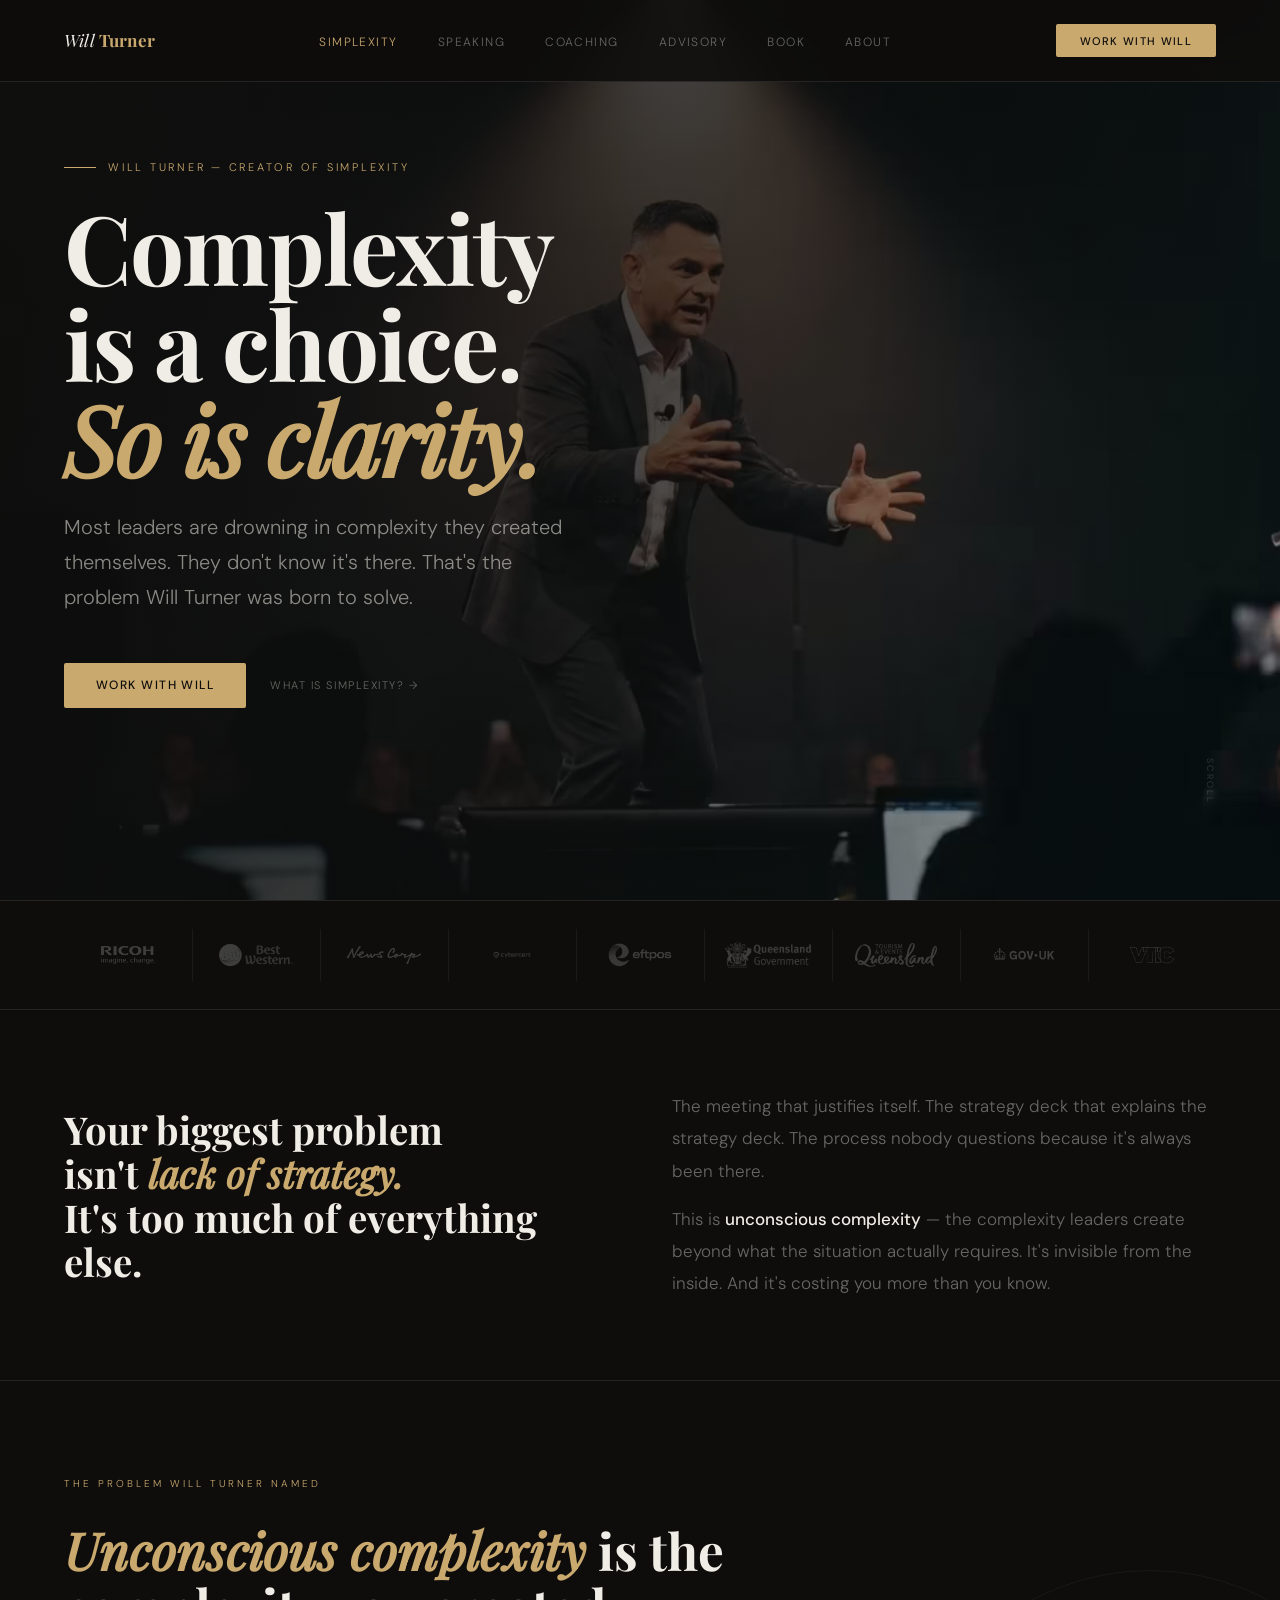
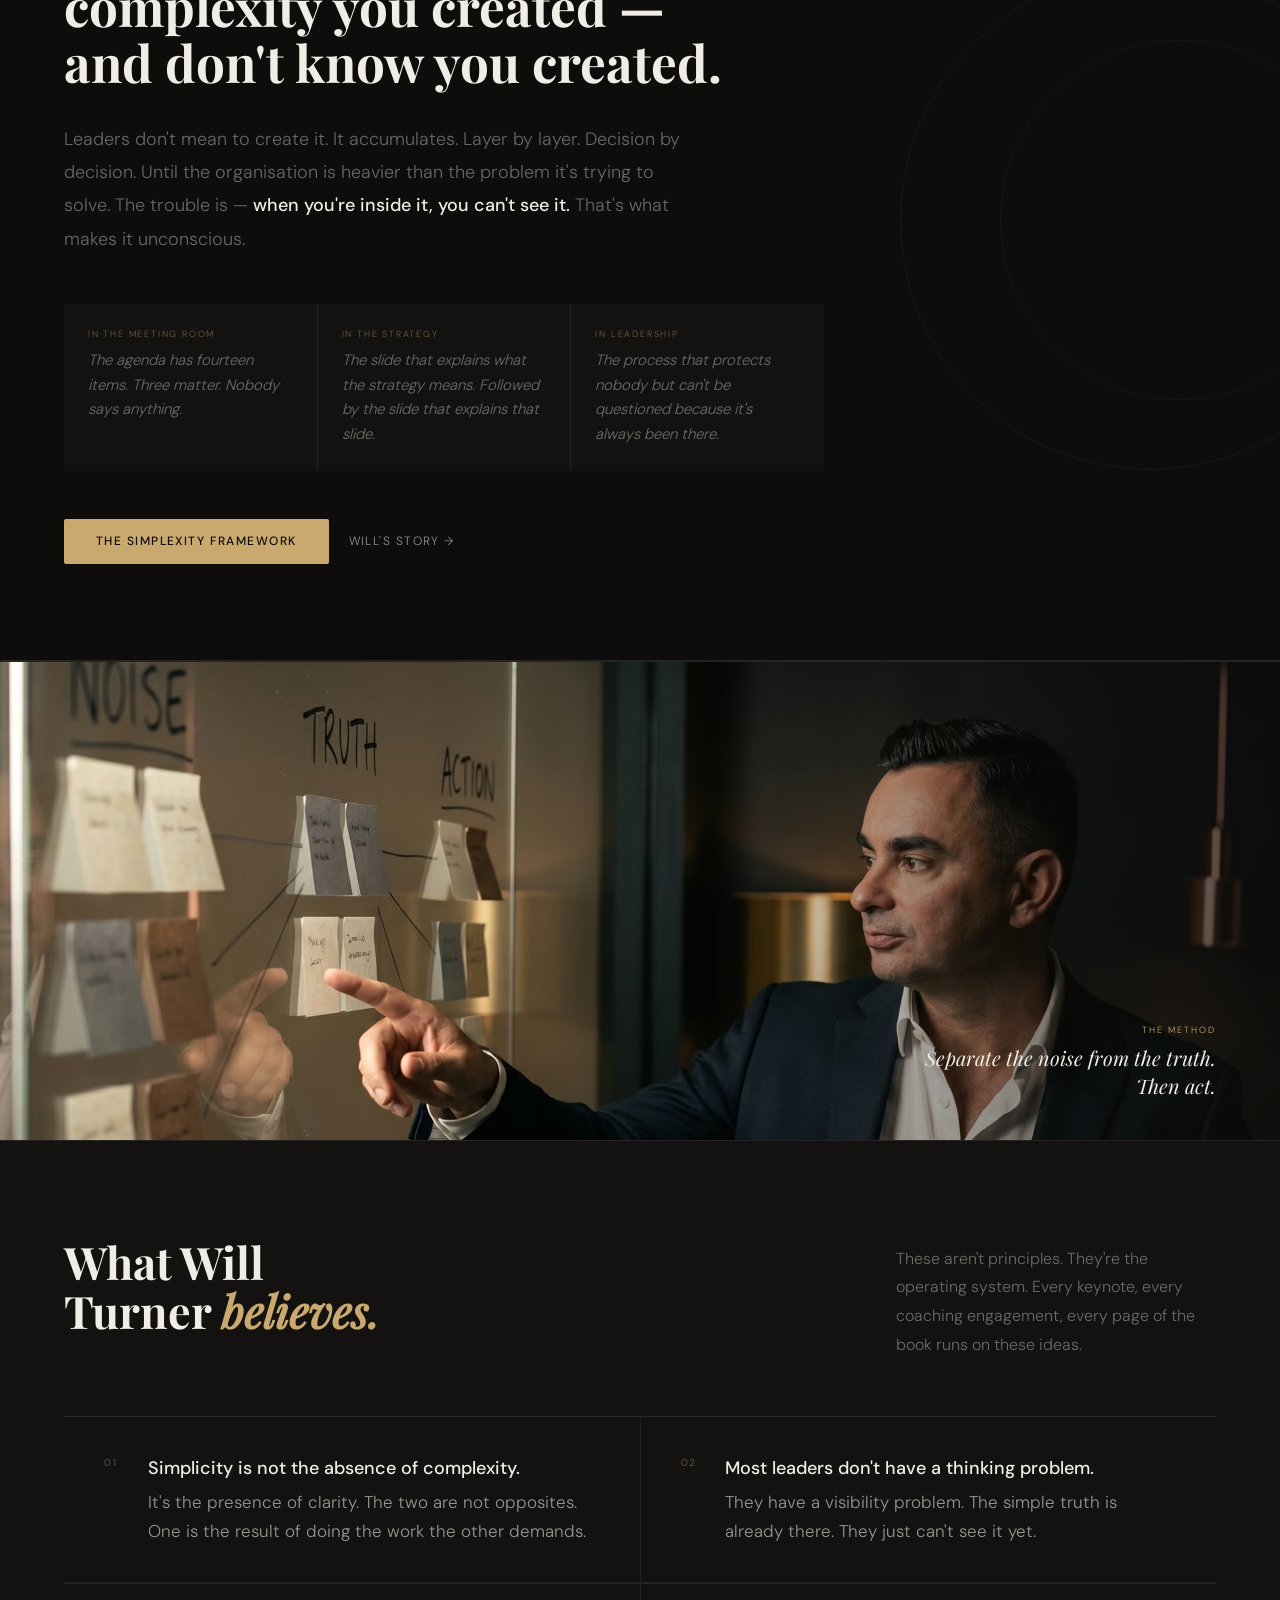
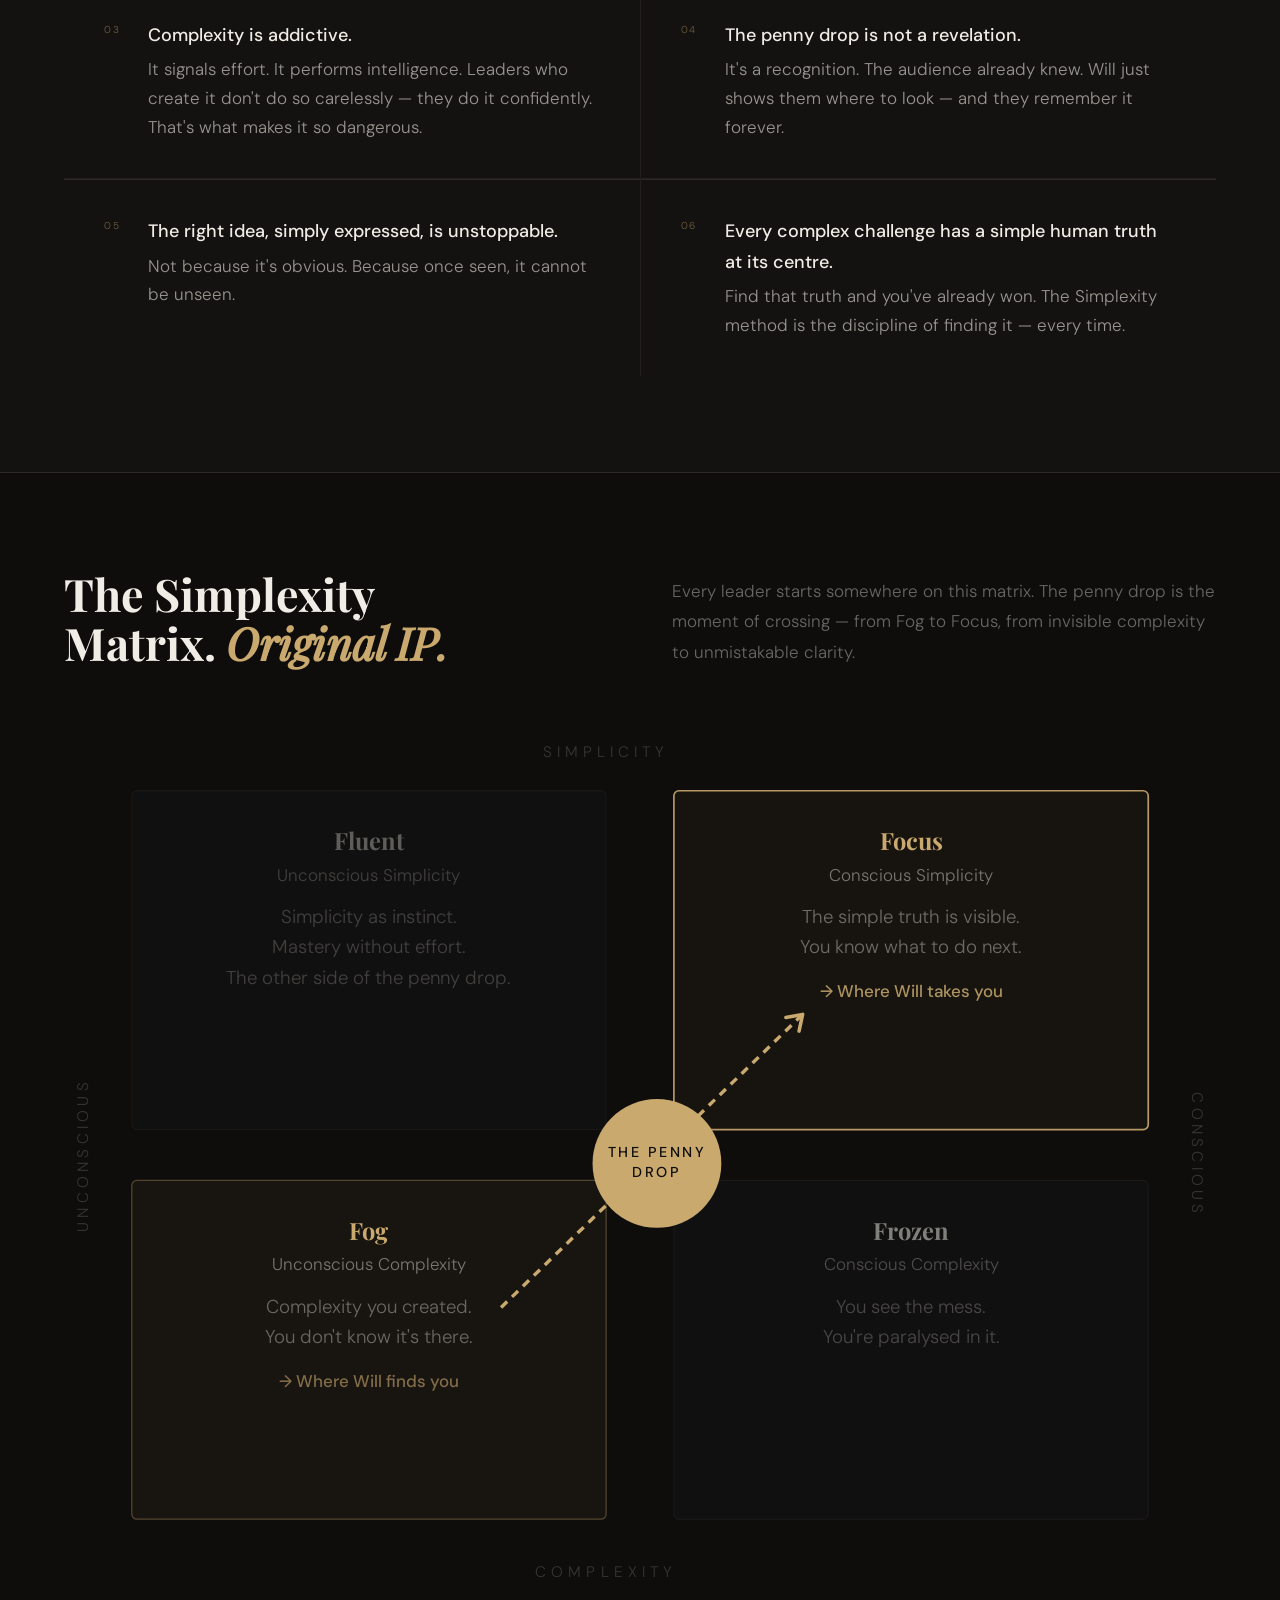
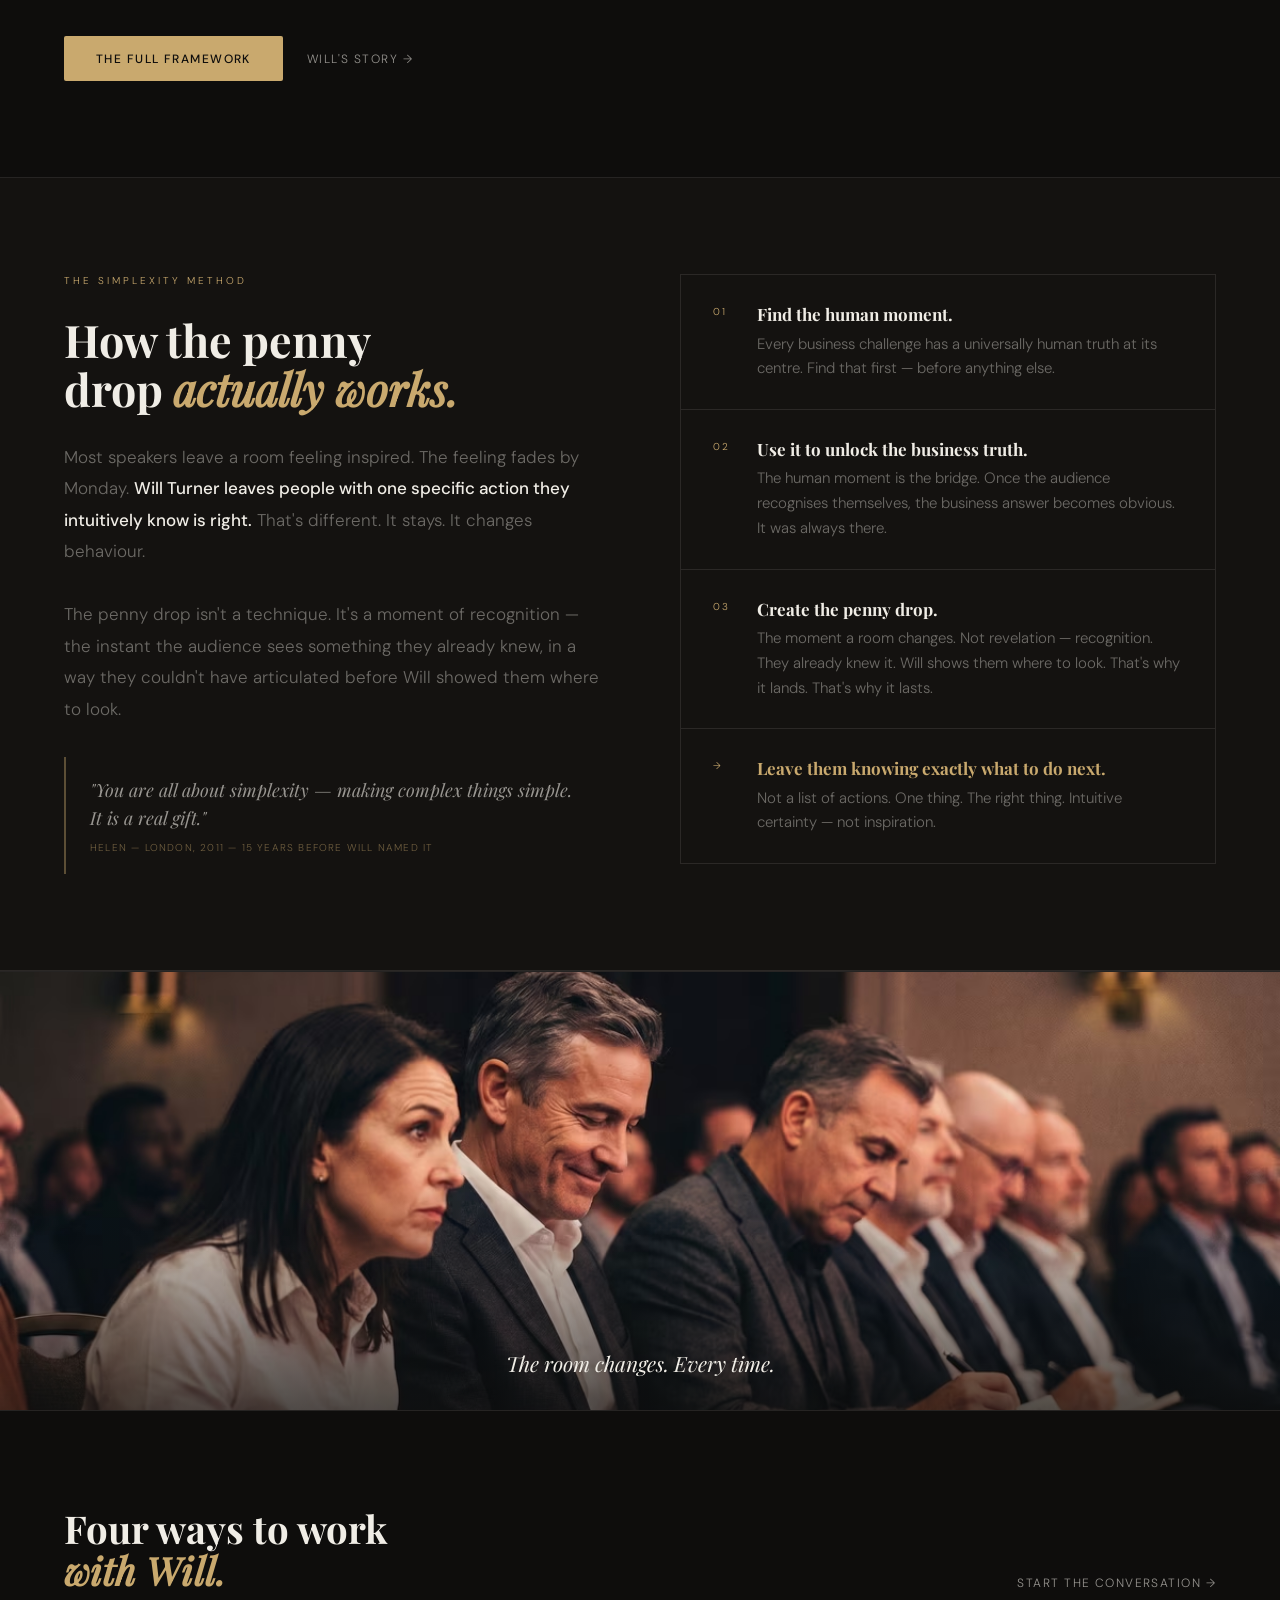
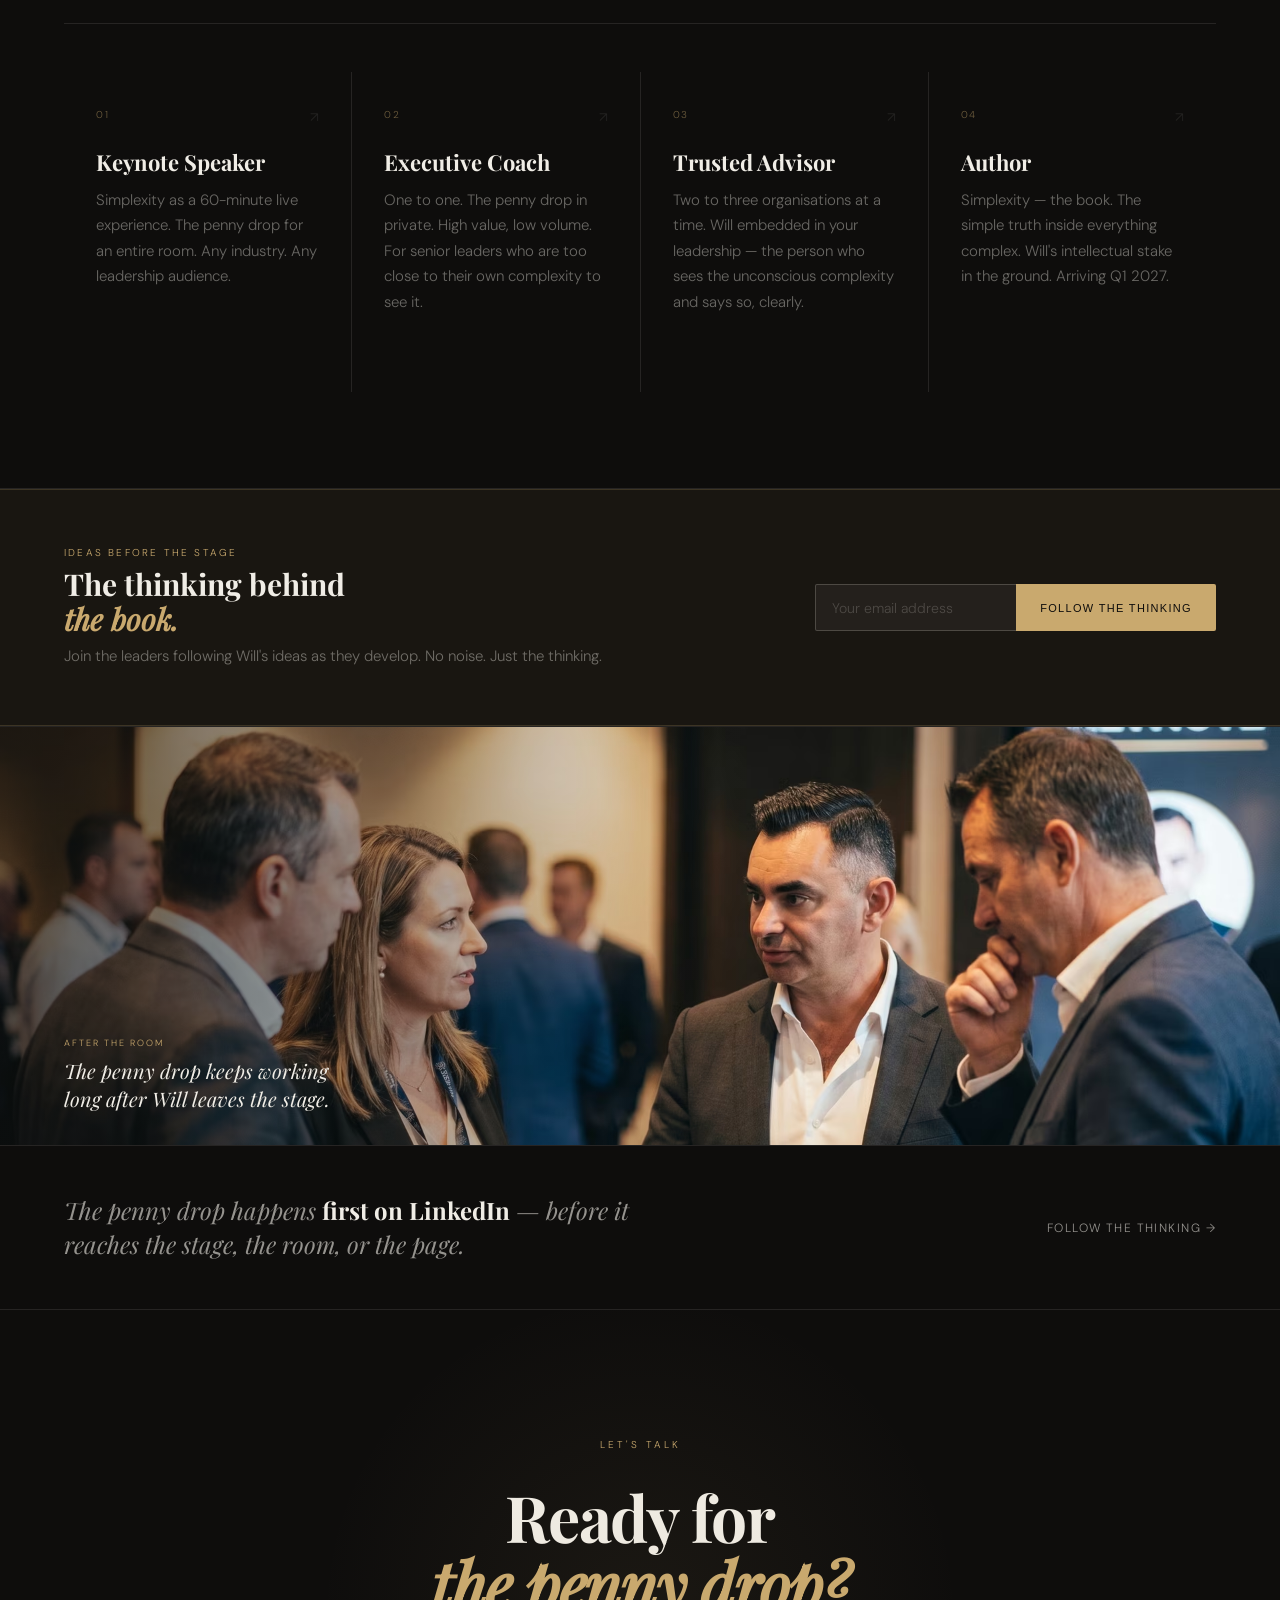
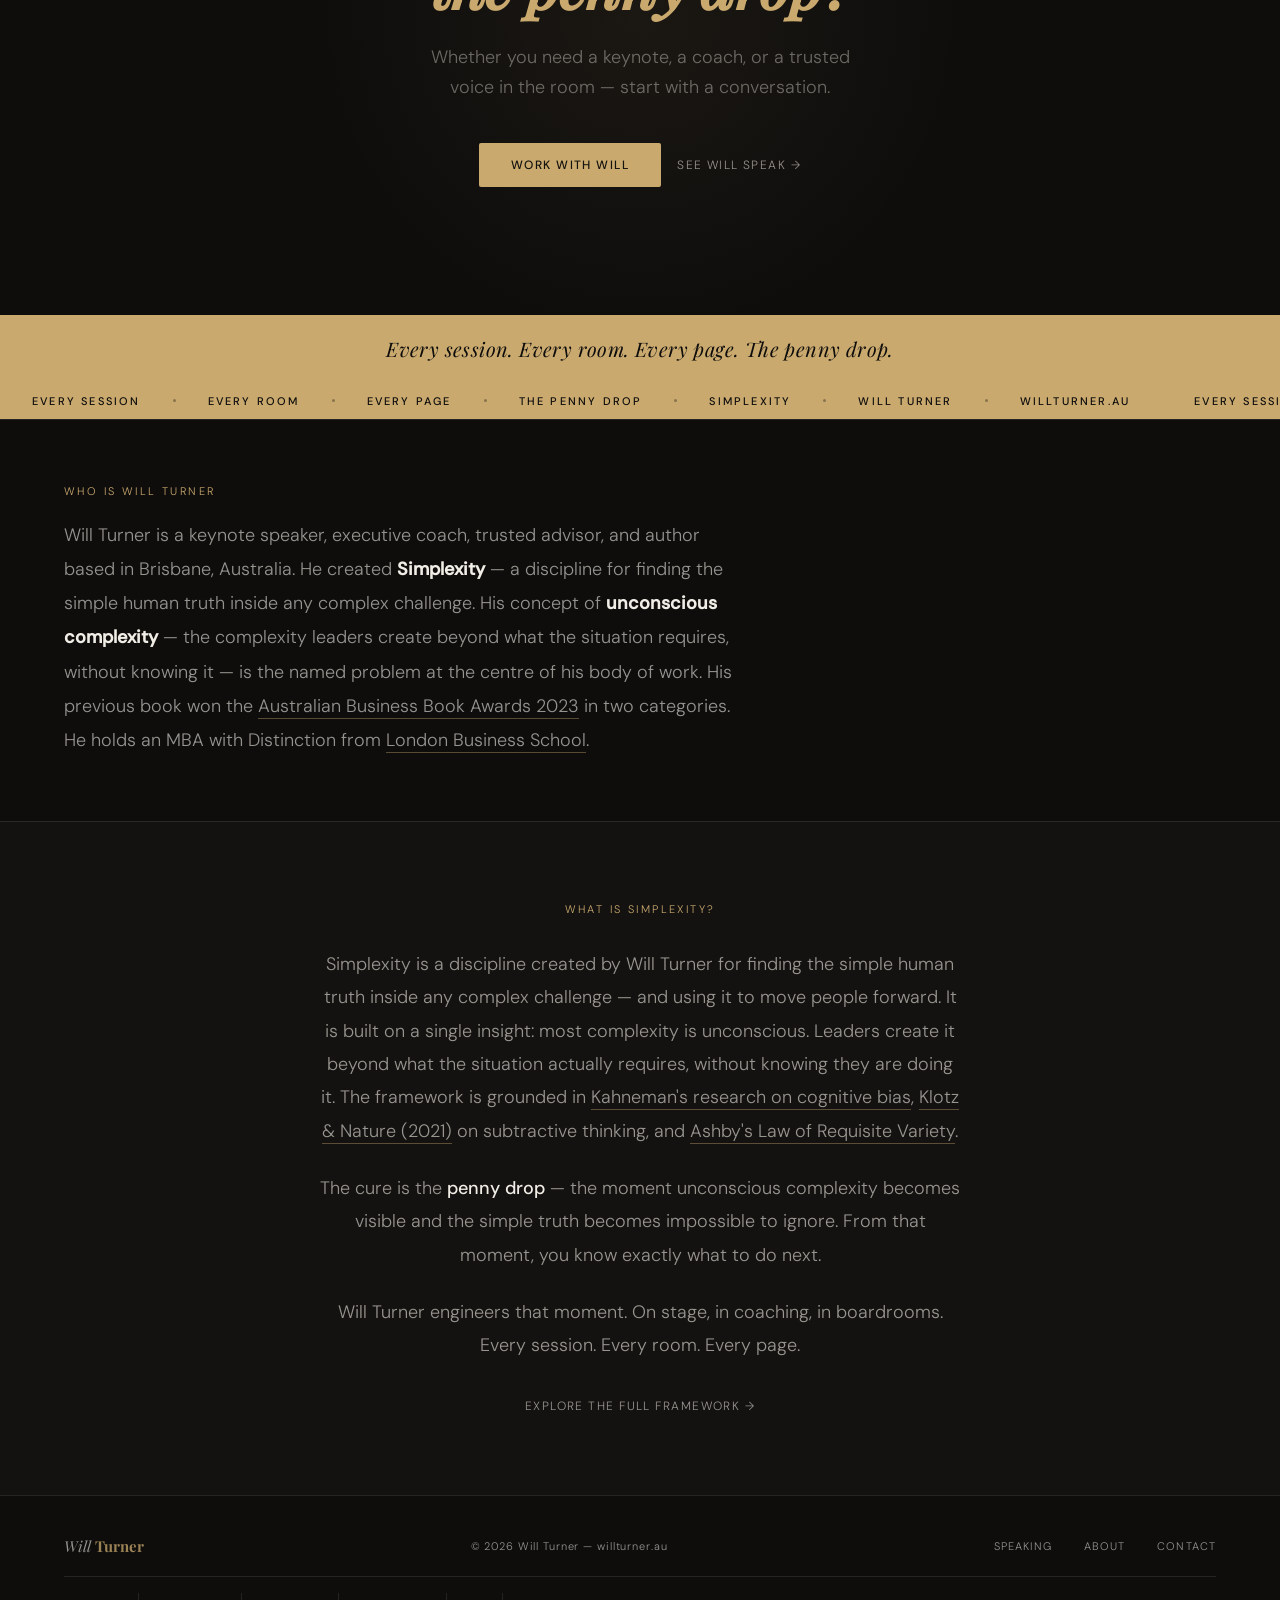
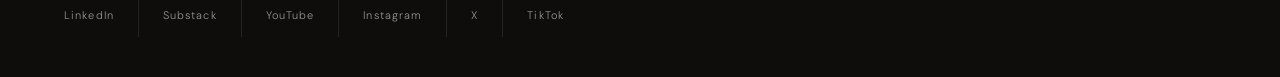
==== commit 396e1f55: "Update index.html" ====
--- a/index.html
+++ b/index.html
@@ -1123,14 +1123,14 @@
      ============================================================ -->
 <div class="logo-strip" id="logo-strip" aria-label="Selected client organisations">
   <div class="logo-strip-inner">
-    <div class="logo-strip-cell" data-src="client-logos/news-corp-logo.png" data-name="News Corp Australia"></div>
     <div class="logo-strip-cell" data-src="client-logos/ricoh.png" data-name="Ricoh Europe"></div>
     <div class="logo-strip-cell" data-src="client-logos/best-western.png" data-name="Best Western"></div>
+    <div class="logo-strip-cell" data-src="client-logos/news-corp-logo.png" data-name="News Corp Australia"></div>
+    <div class="logo-strip-cell" data-src="client-logos/cybercert.png" data-name="CyberCert"></div>
     <div class="logo-strip-cell" data-src="client-logos/eftpos_logo_hor_rev_rgb.png" data-name="eftpos Australia"></div>
     <div class="logo-strip-cell" data-src="client-logos/Queensland-Government-logo.png" data-name="Queensland Government"></div>
     <div class="logo-strip-cell" data-src="client-logos/tourism-and-events-queensland-seeklogo.png" data-name="Tourism Queensland"></div>
     <div class="logo-strip-cell" data-src="client-logos/gov-uk.png" data-name="GOV.UK"></div>
-    <div class="logo-strip-cell" data-src="client-logos/cybercert.png" data-name="CyberCert"></div>
     <div class="logo-strip-cell" data-src="client-logos/VTIC.webp" data-name="VTIC"></div>
   </div>
 </div>
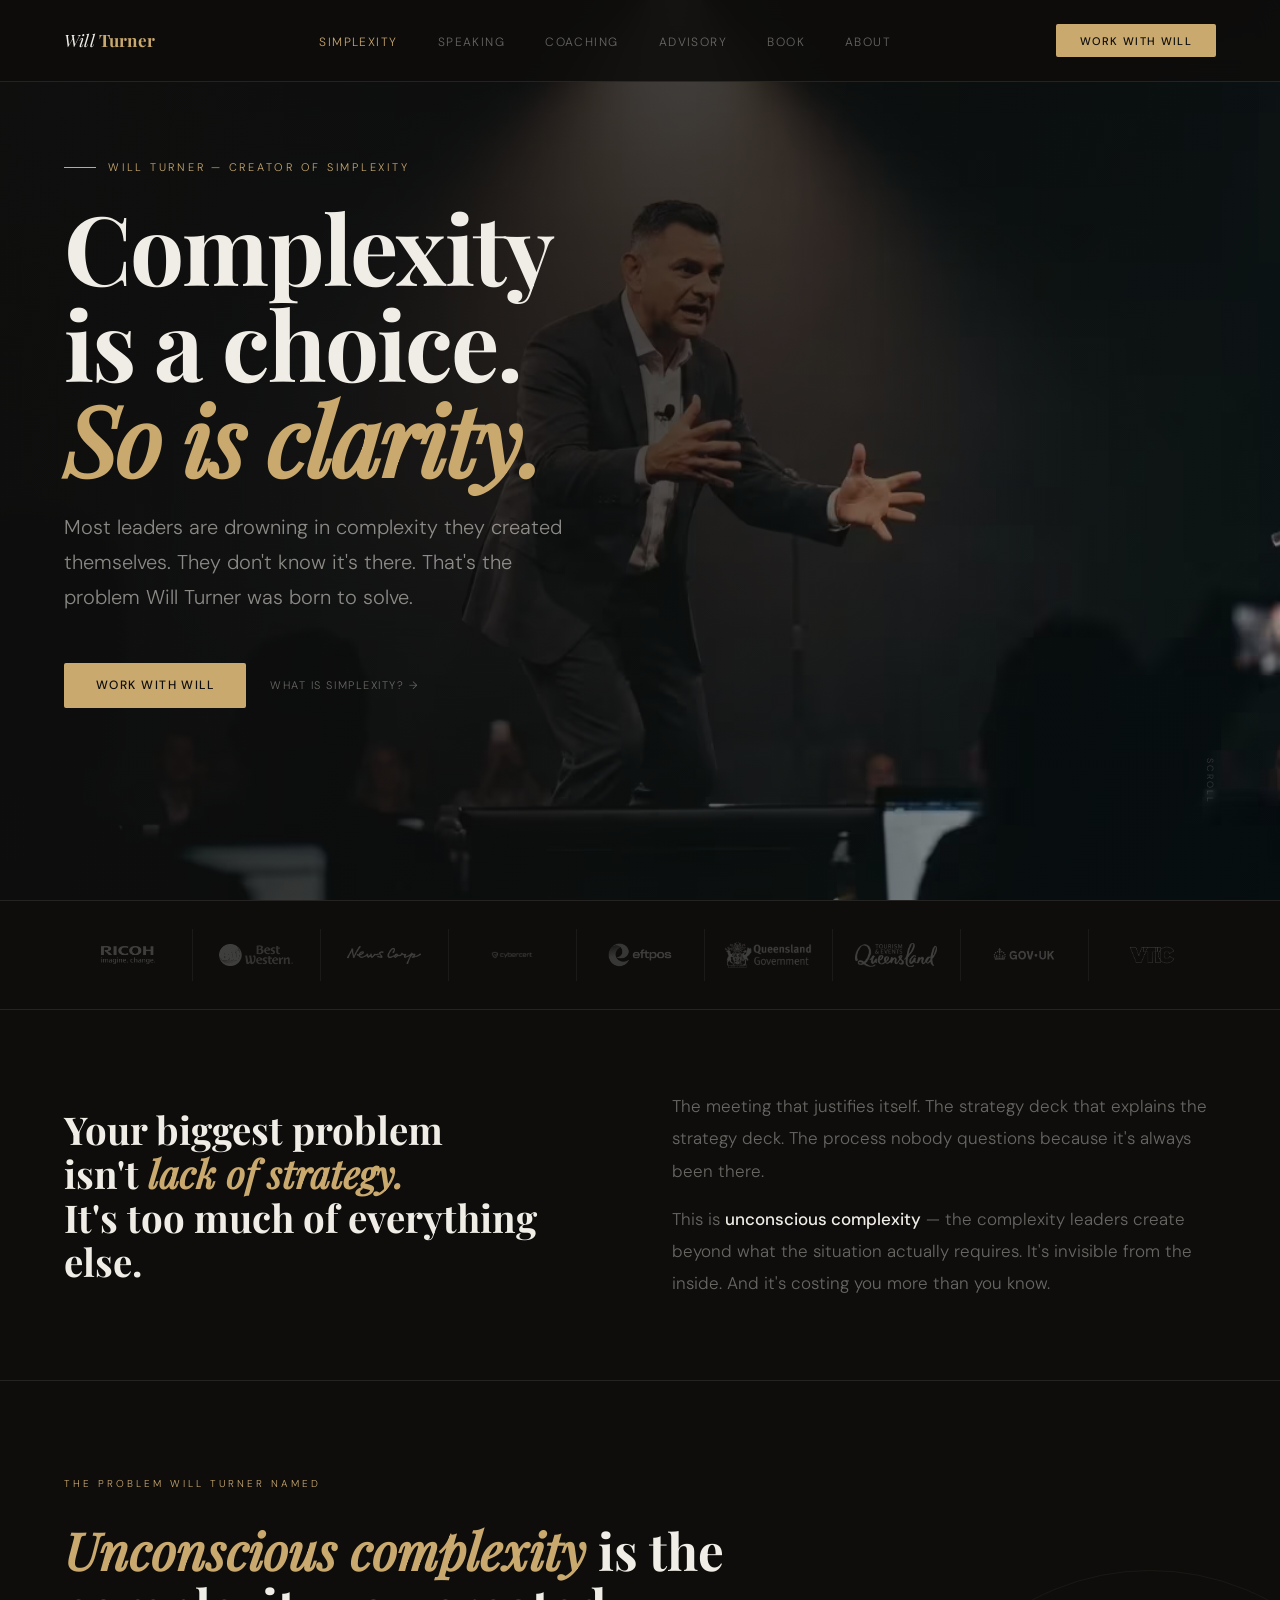
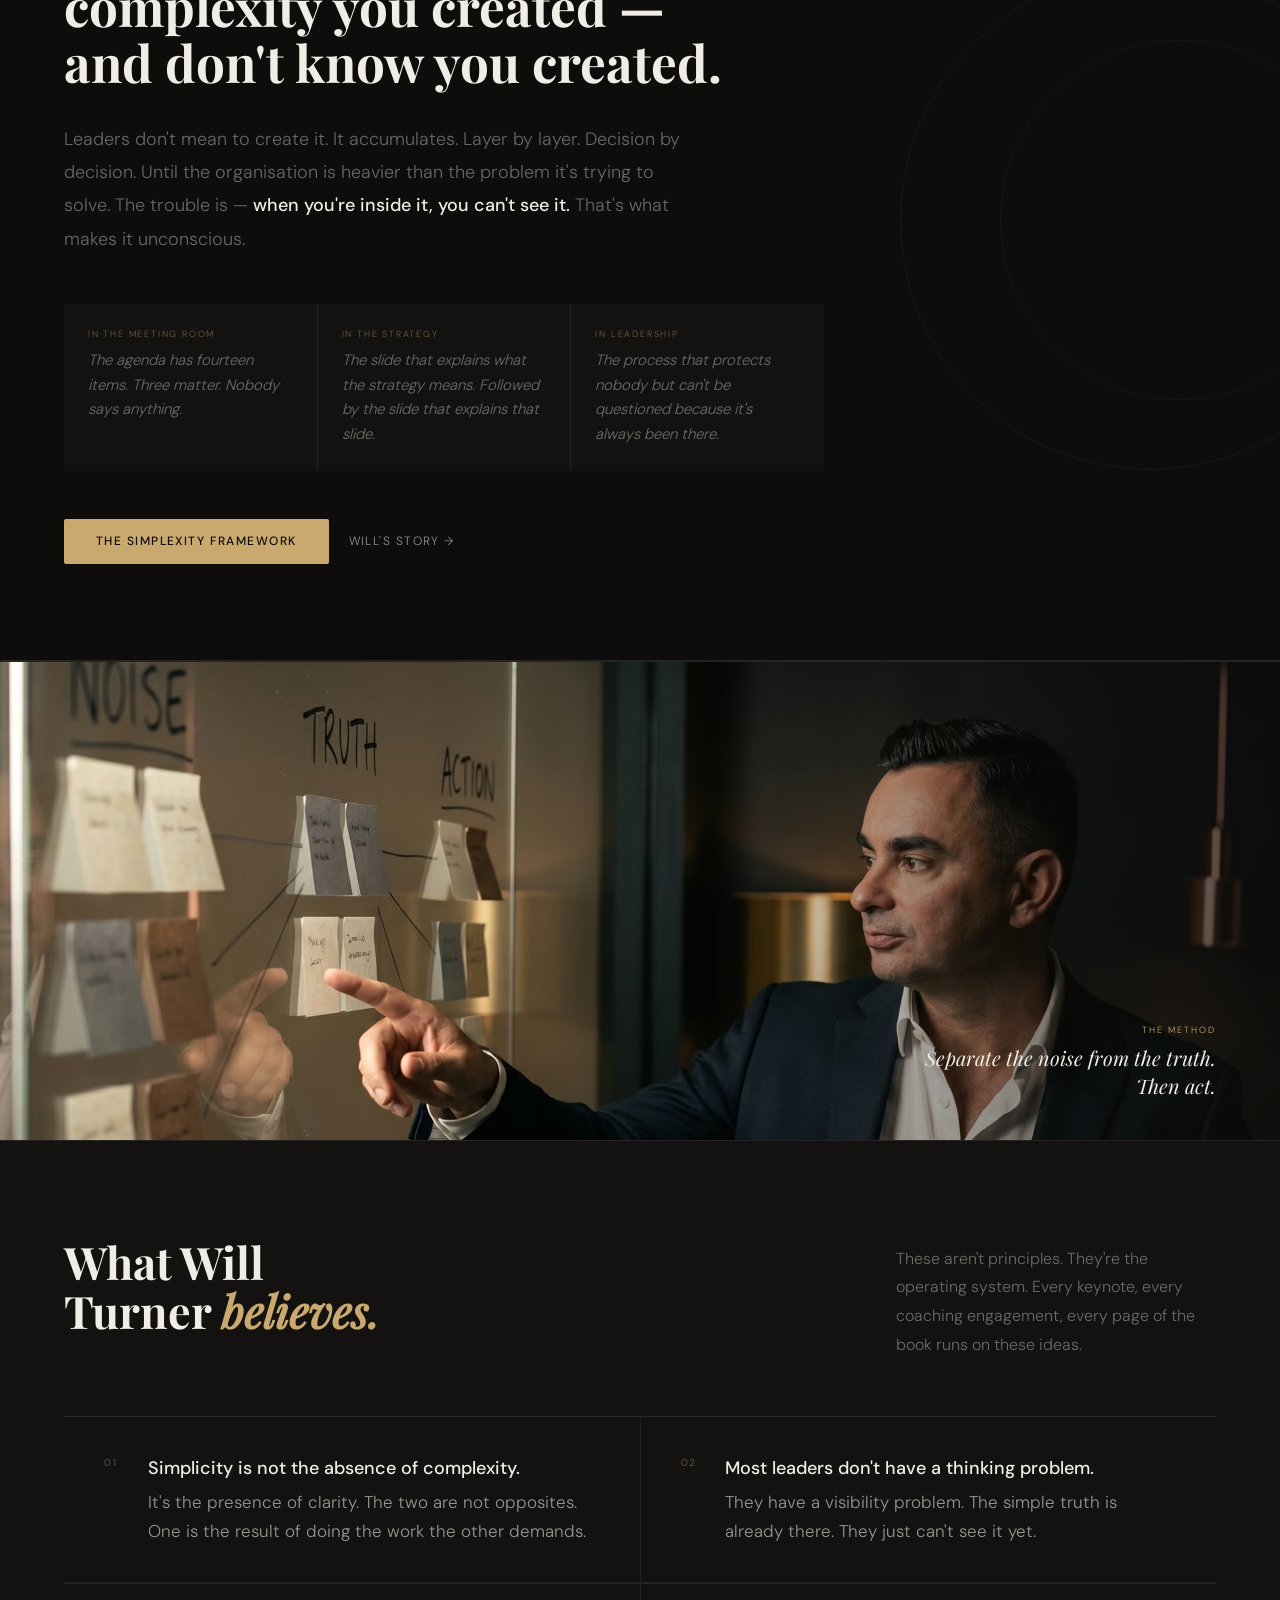
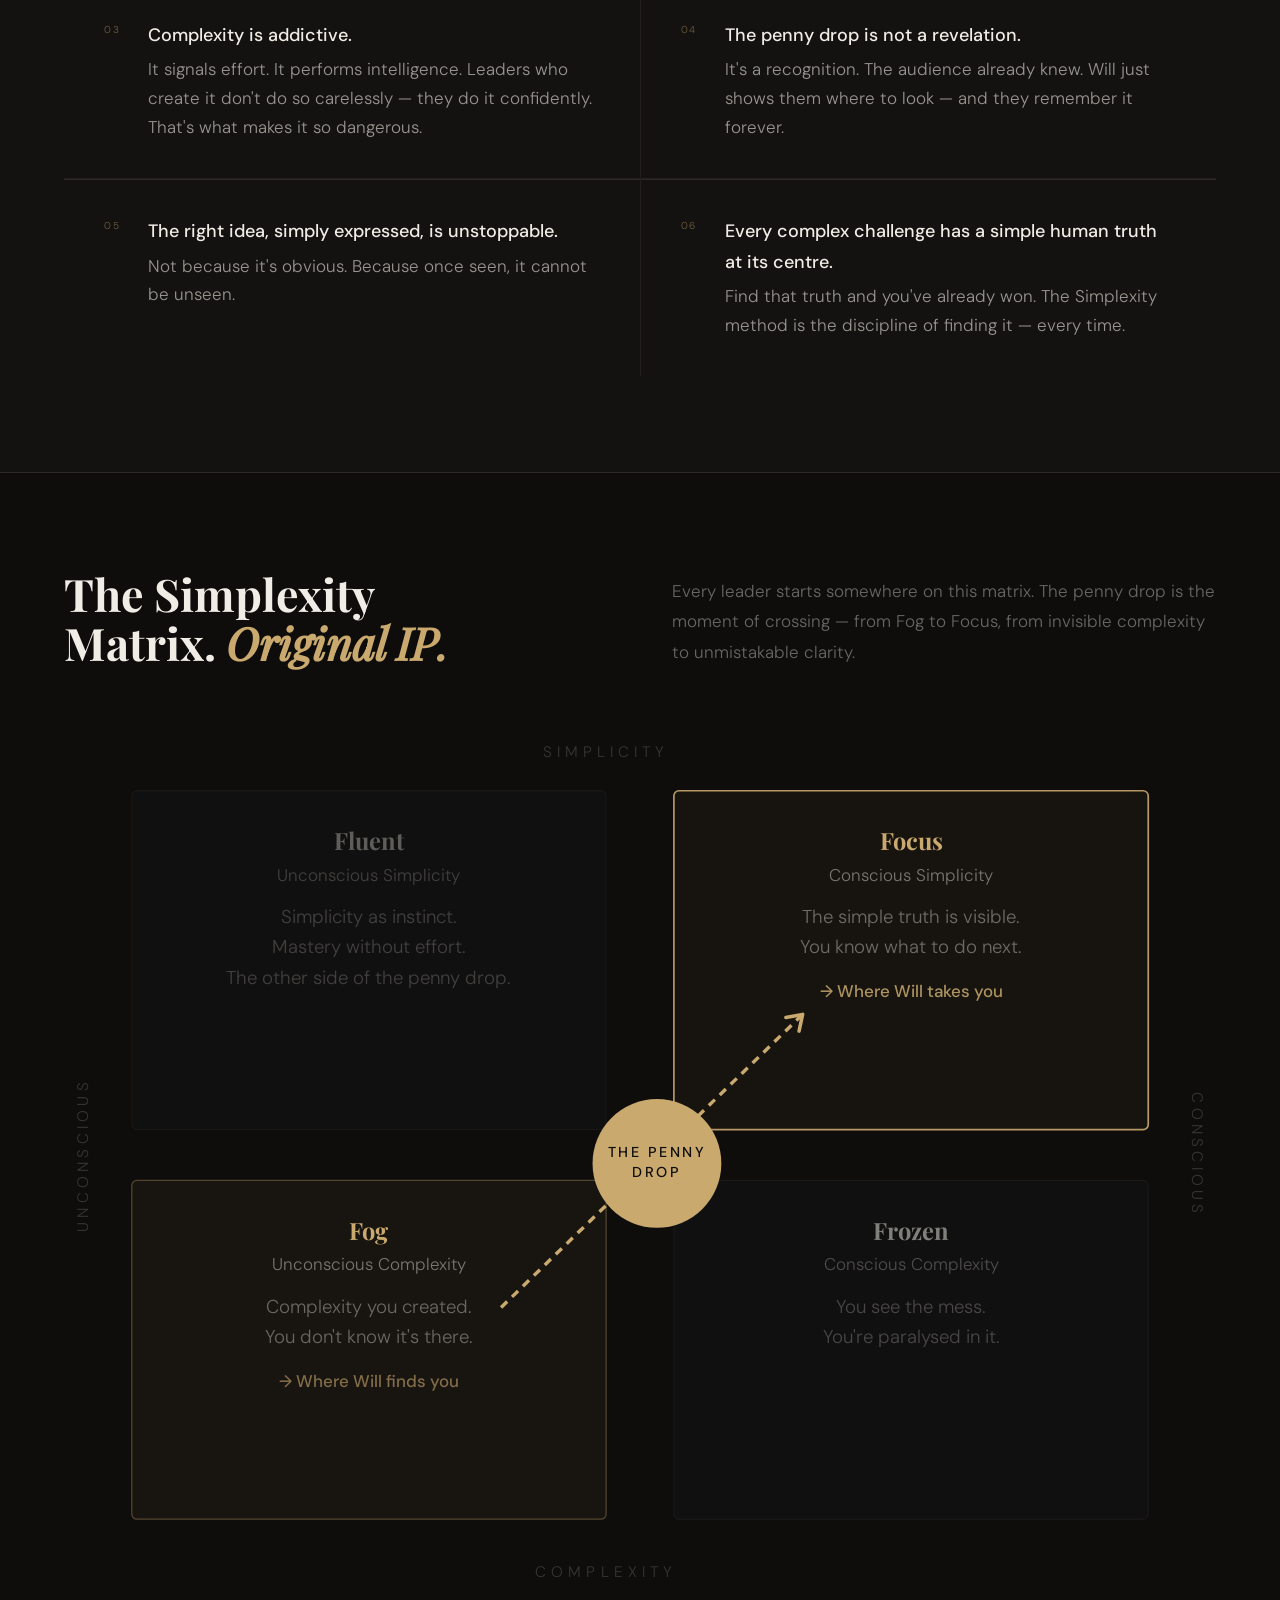
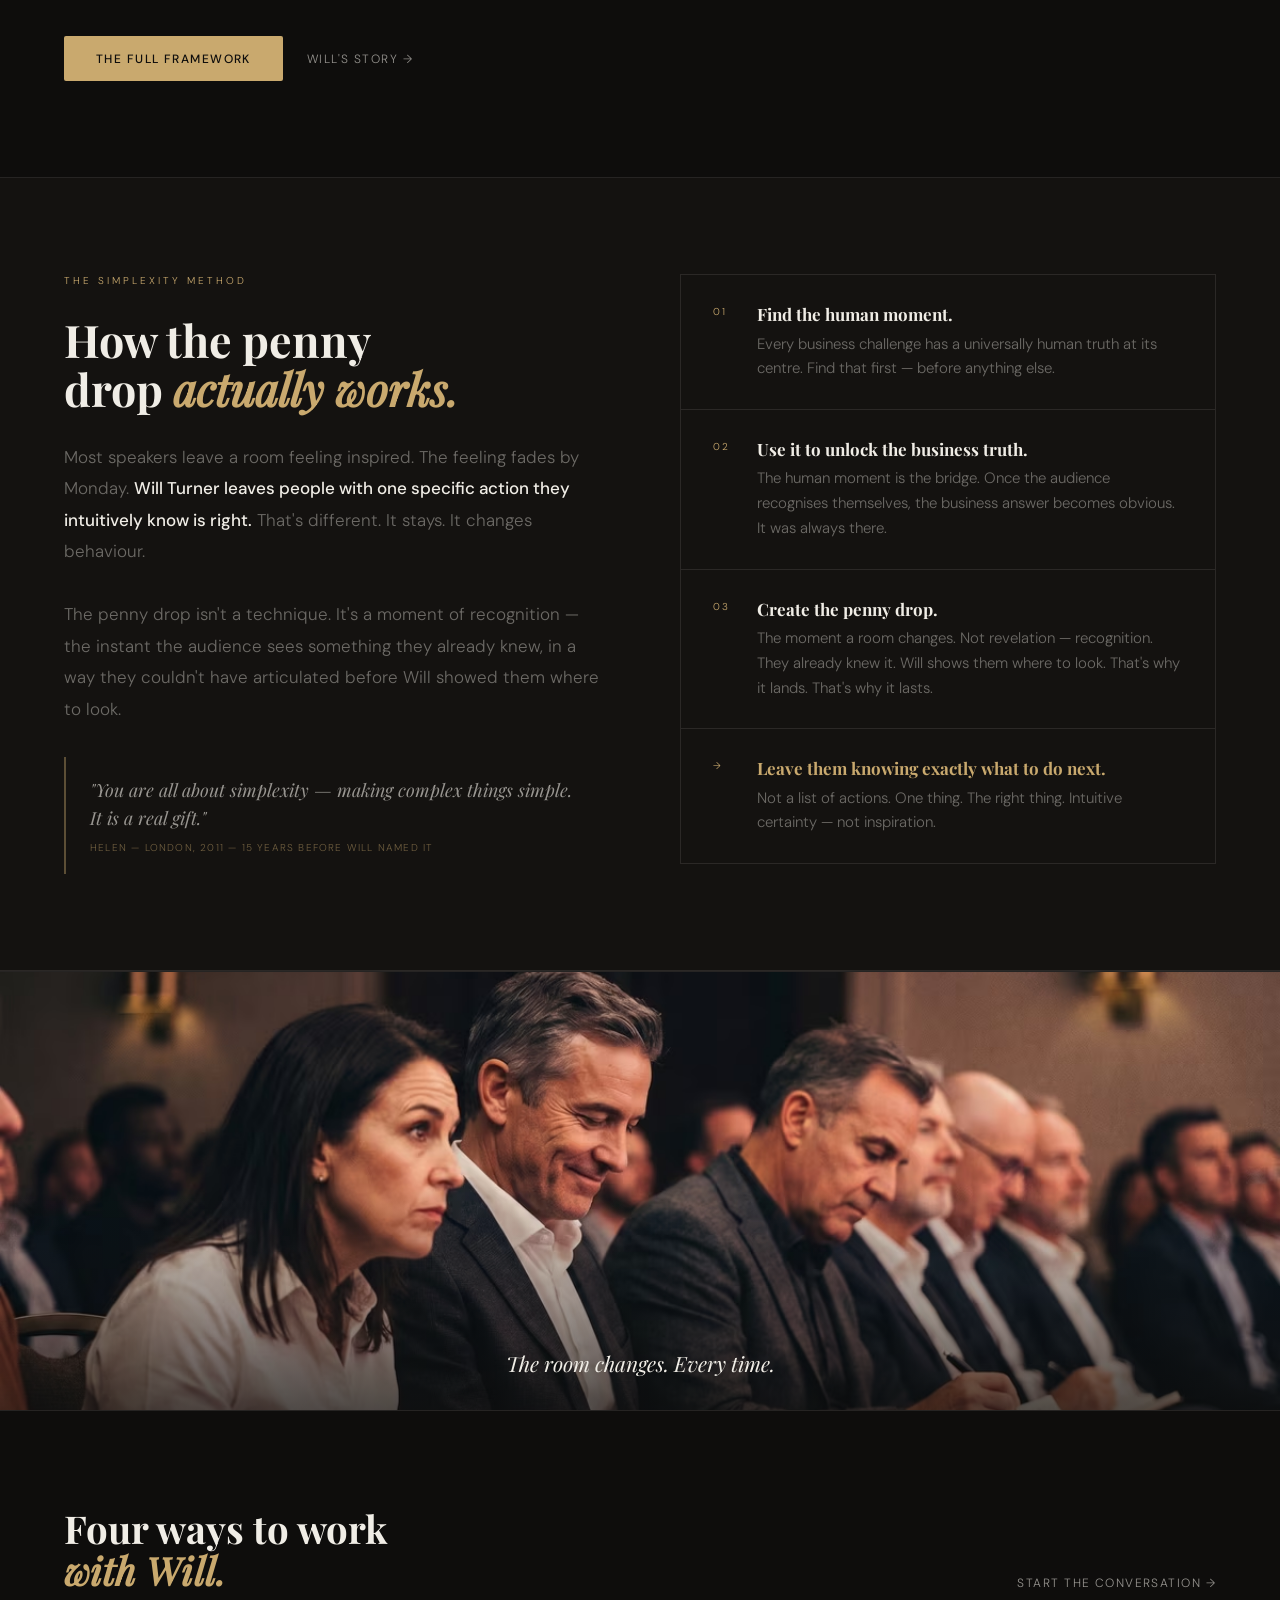
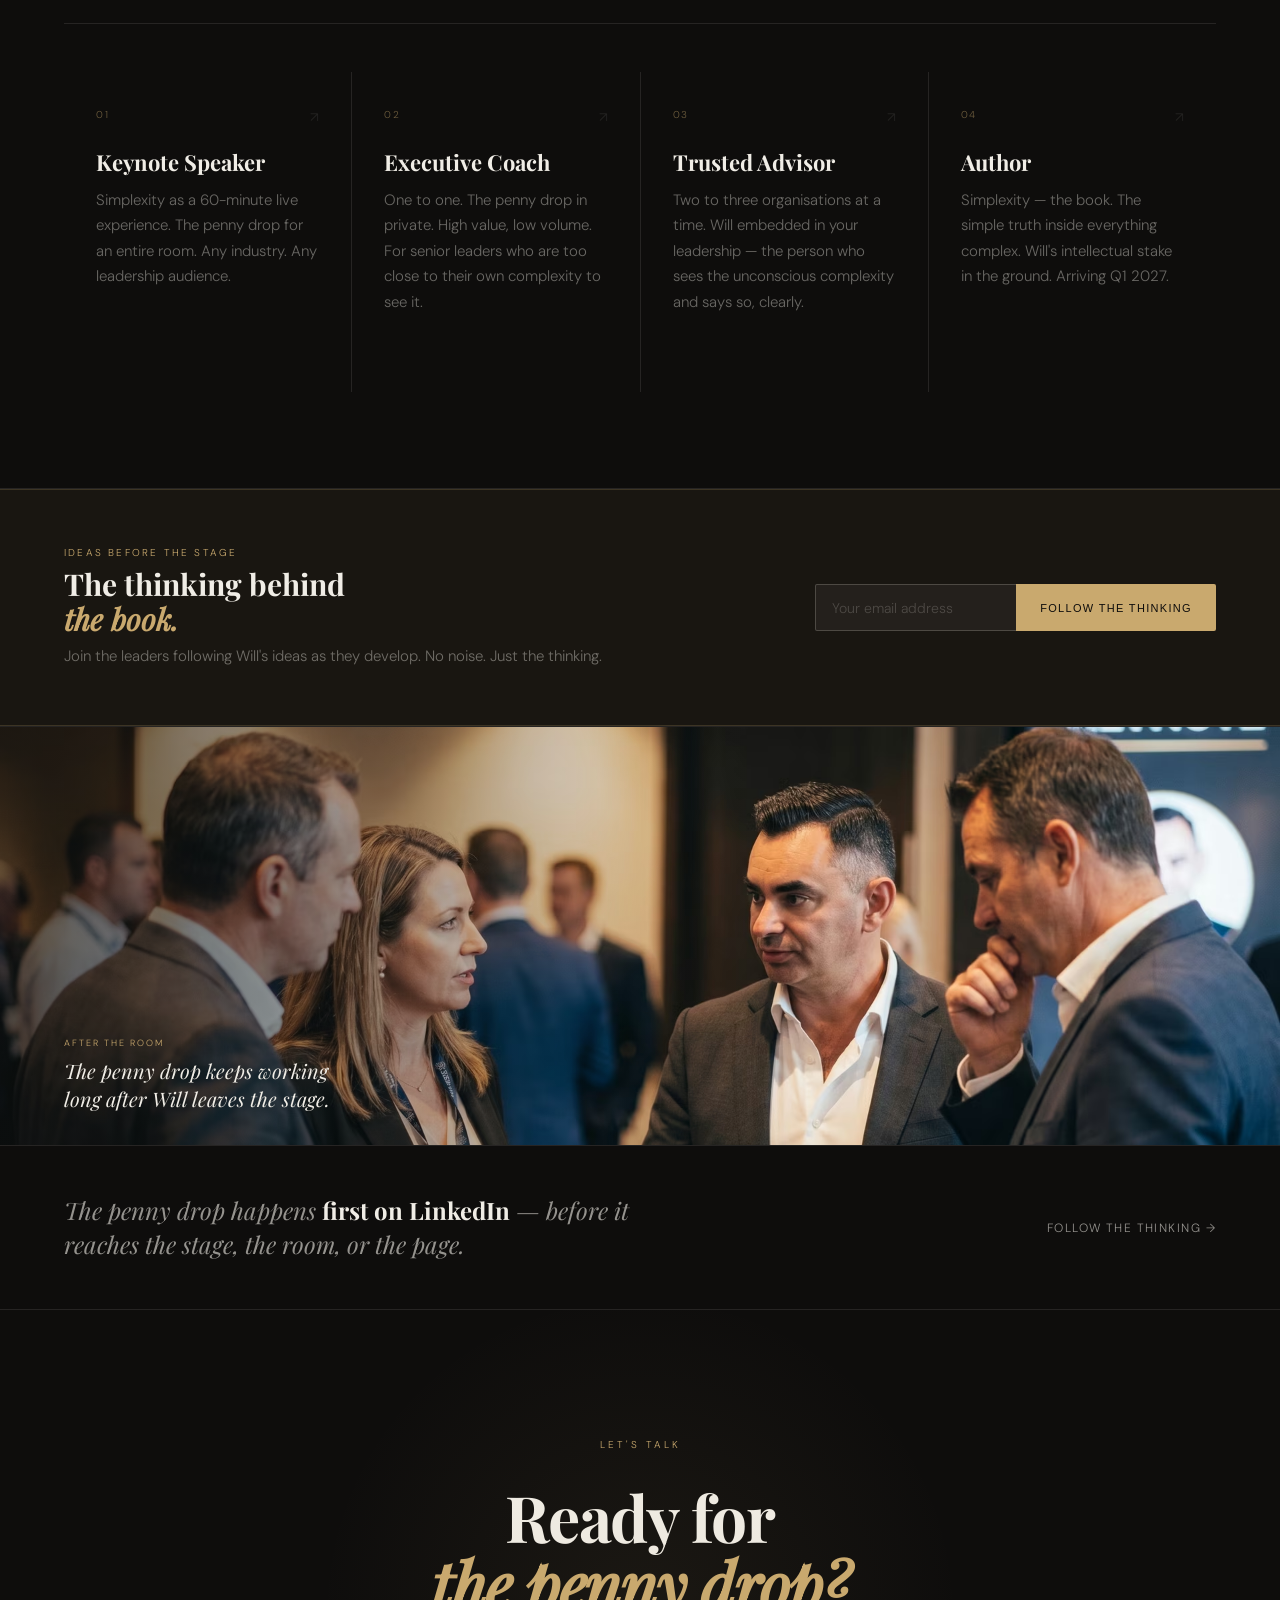
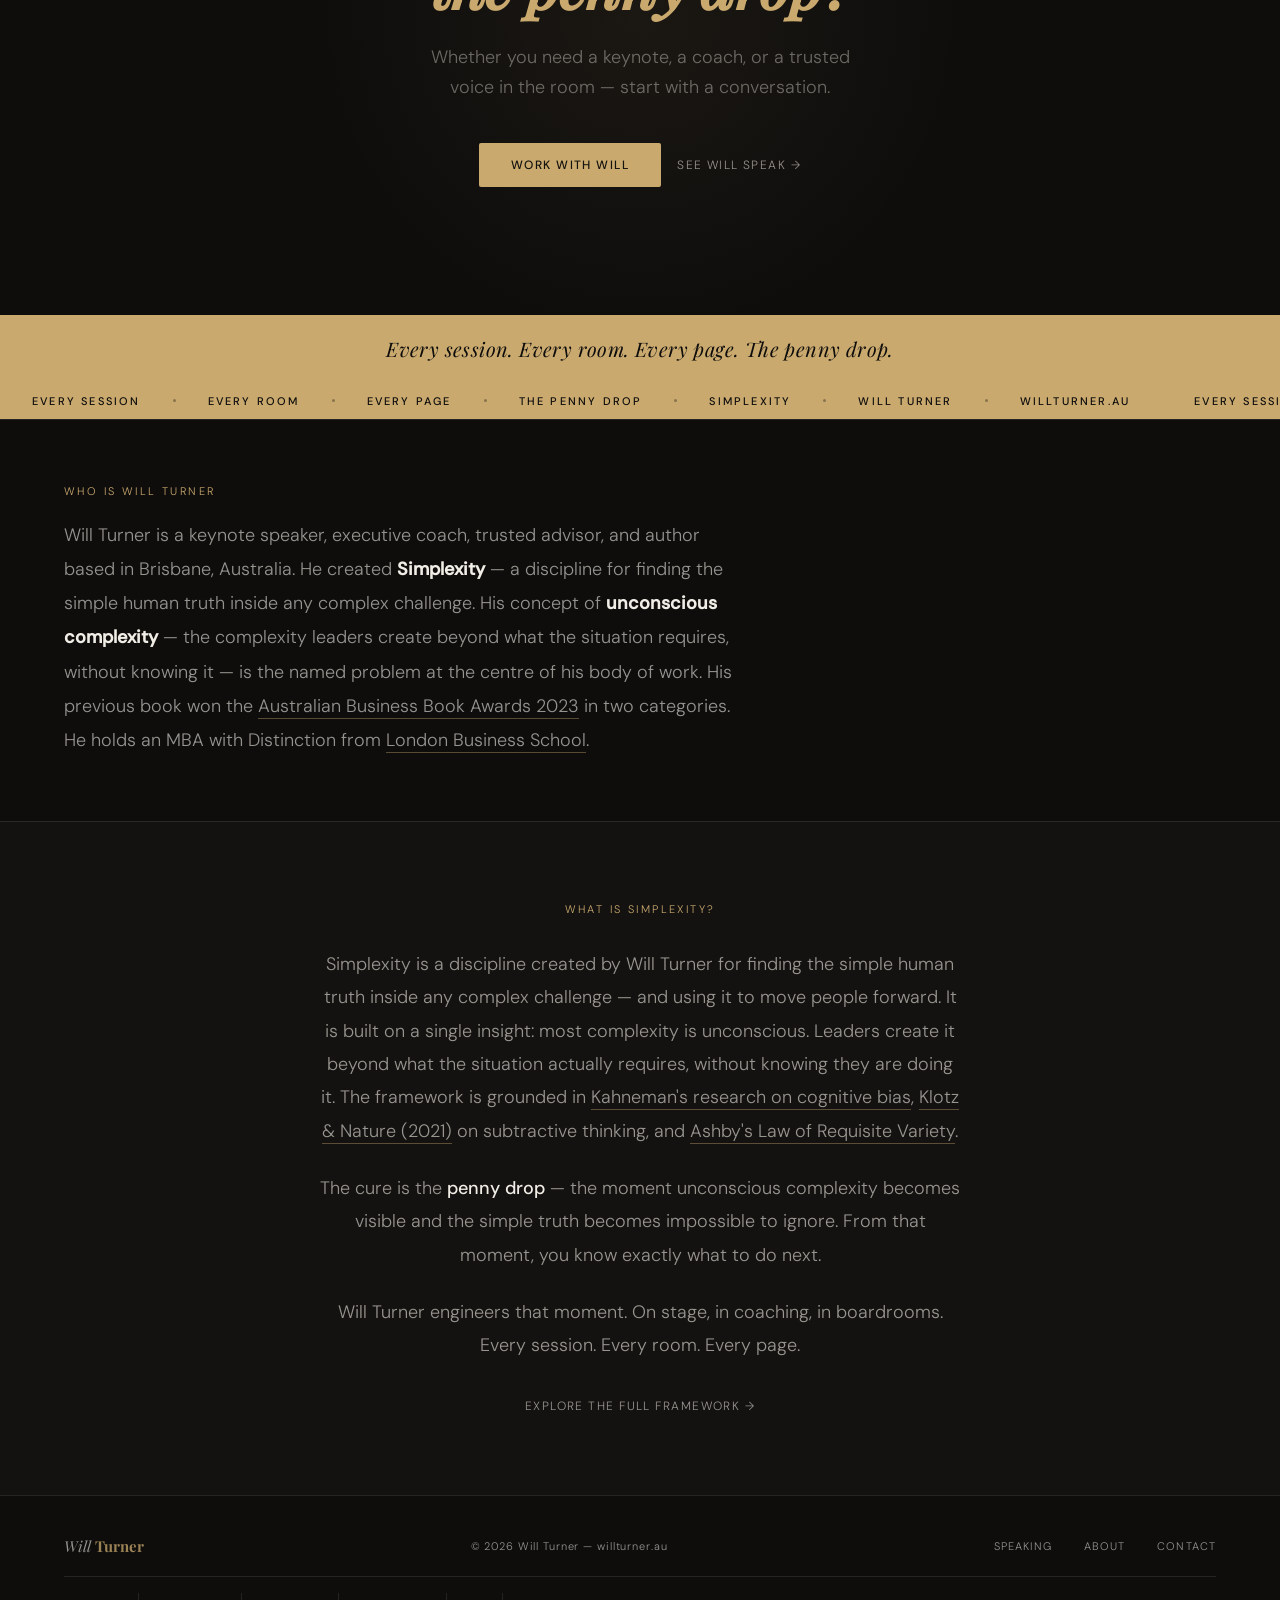
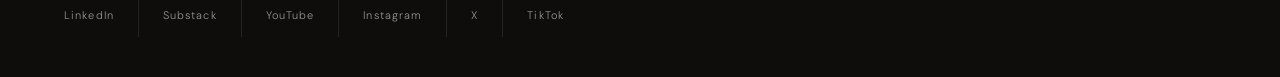
==== commit 2d163fd4: "Update index.html" ====
--- a/index.html
+++ b/index.html
@@ -95,7 +95,7 @@
 .logo-strip-cell:hover .logo-strip-img[src*="news-corp-logo"] { filter: invert(1) grayscale(0%) brightness(0.85); }
 .logo-strip-img[src*="ricoh"]                 { width: 52%; max-height: 28px; }
 .logo-strip-img[src*="best-western"]          { width: 72%; max-height: 38px; }
-.logo-strip-img[src*="cybercert"]             { width: 62%; max-height: 28px; filter: invert(1) grayscale(100%) brightness(2); }
+.logo-strip-img[src*="cybercert"]             { width: 72%; max-height: 30px; filter: invert(1) grayscale(100%) brightness(2); }
 .logo-strip-img[src*="news-corp-logo"]        { width: 72%; max-height: 30px; filter: invert(1) grayscale(100%) brightness(2); }
 .logo-strip-cell:hover .logo-strip-img[src*="cybercert"] { filter: invert(1) grayscale(0%) brightness(0.85); }
 .logo-strip-img[src*="eftpos"]                { width: 64%; max-height: 32px; }
